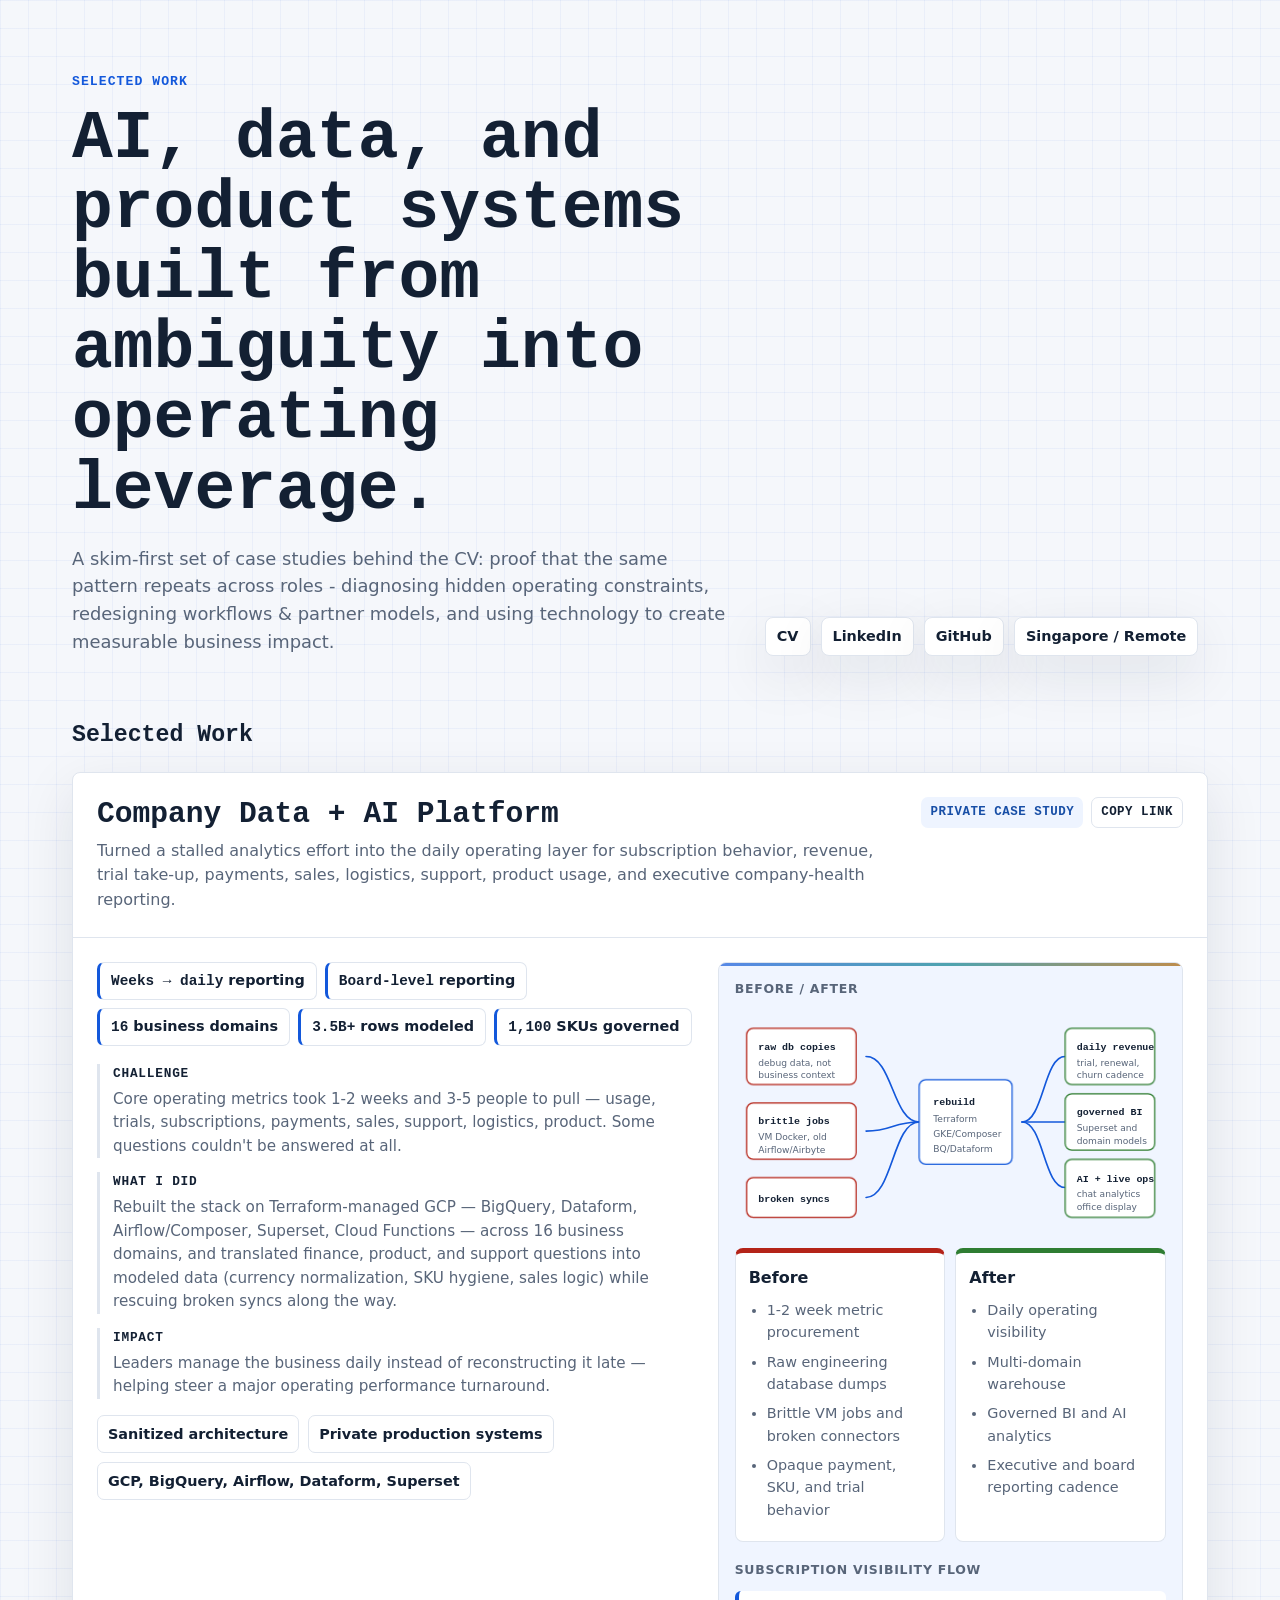
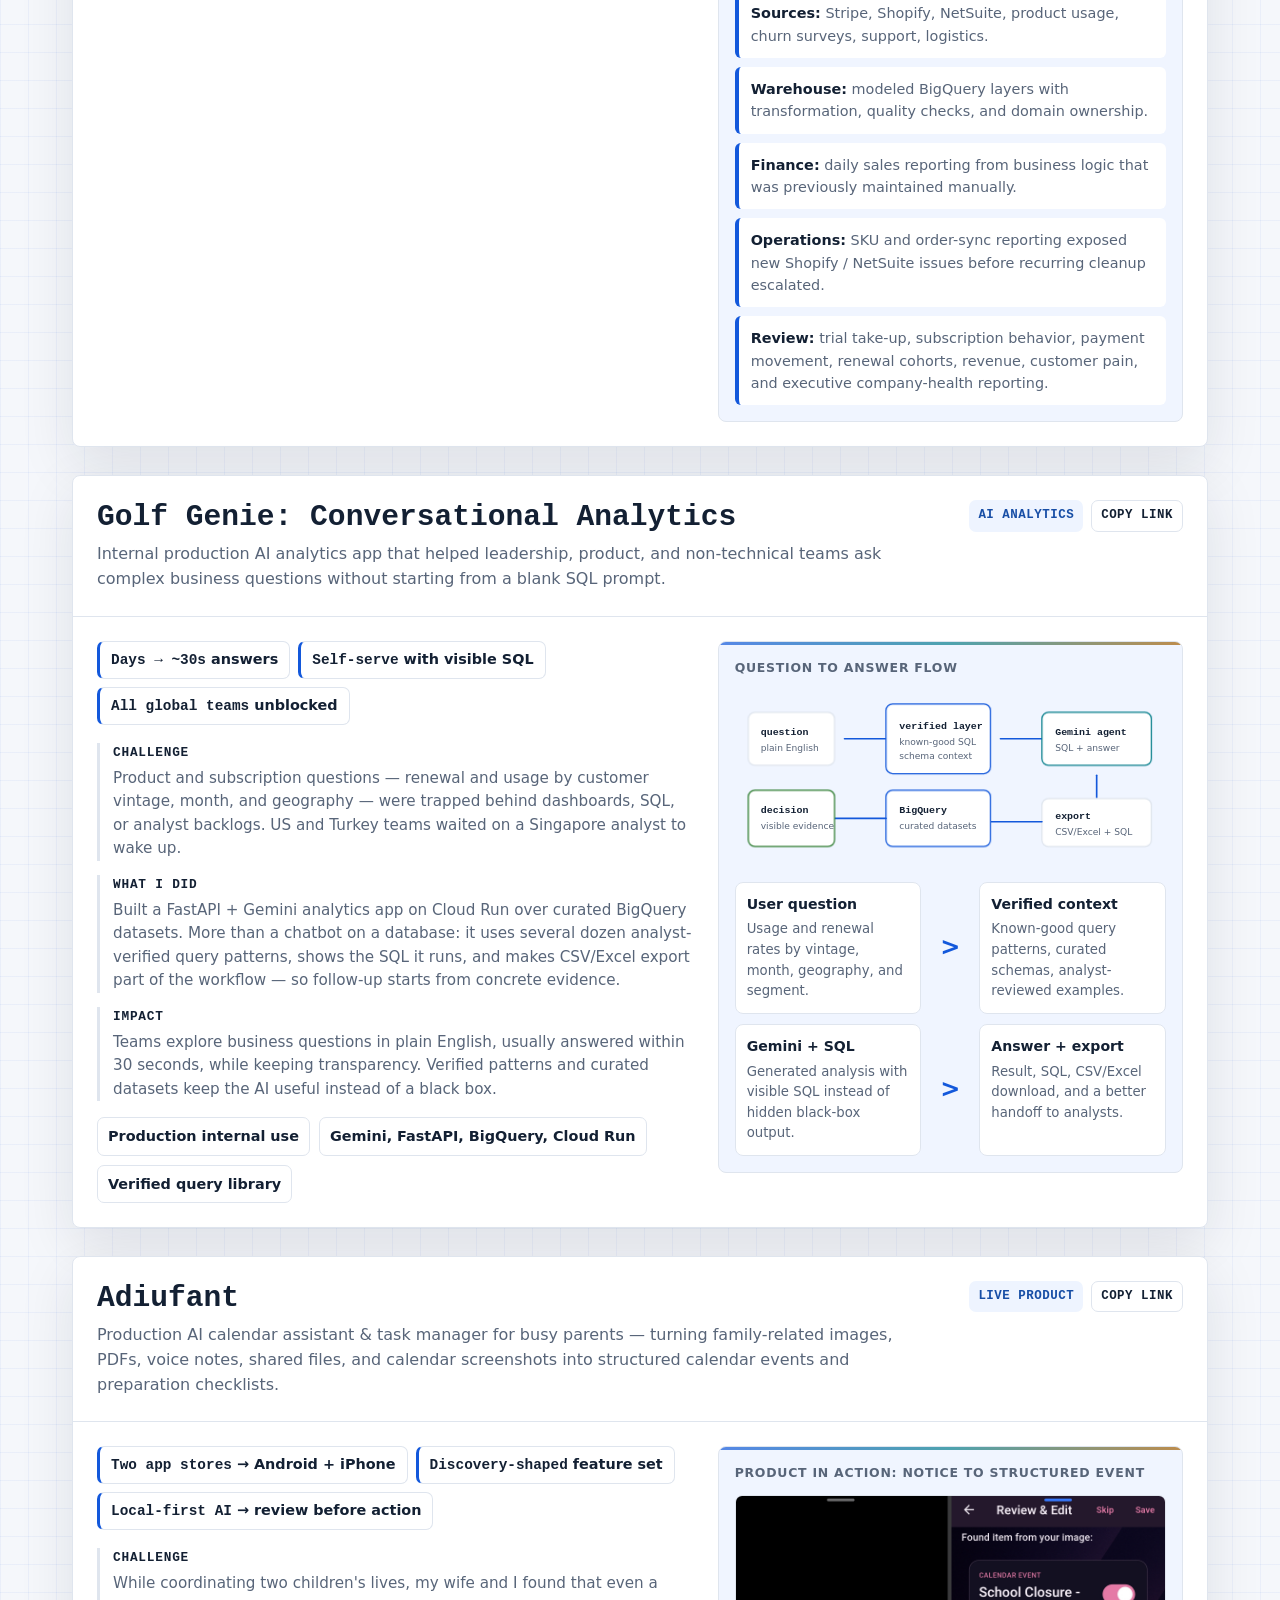
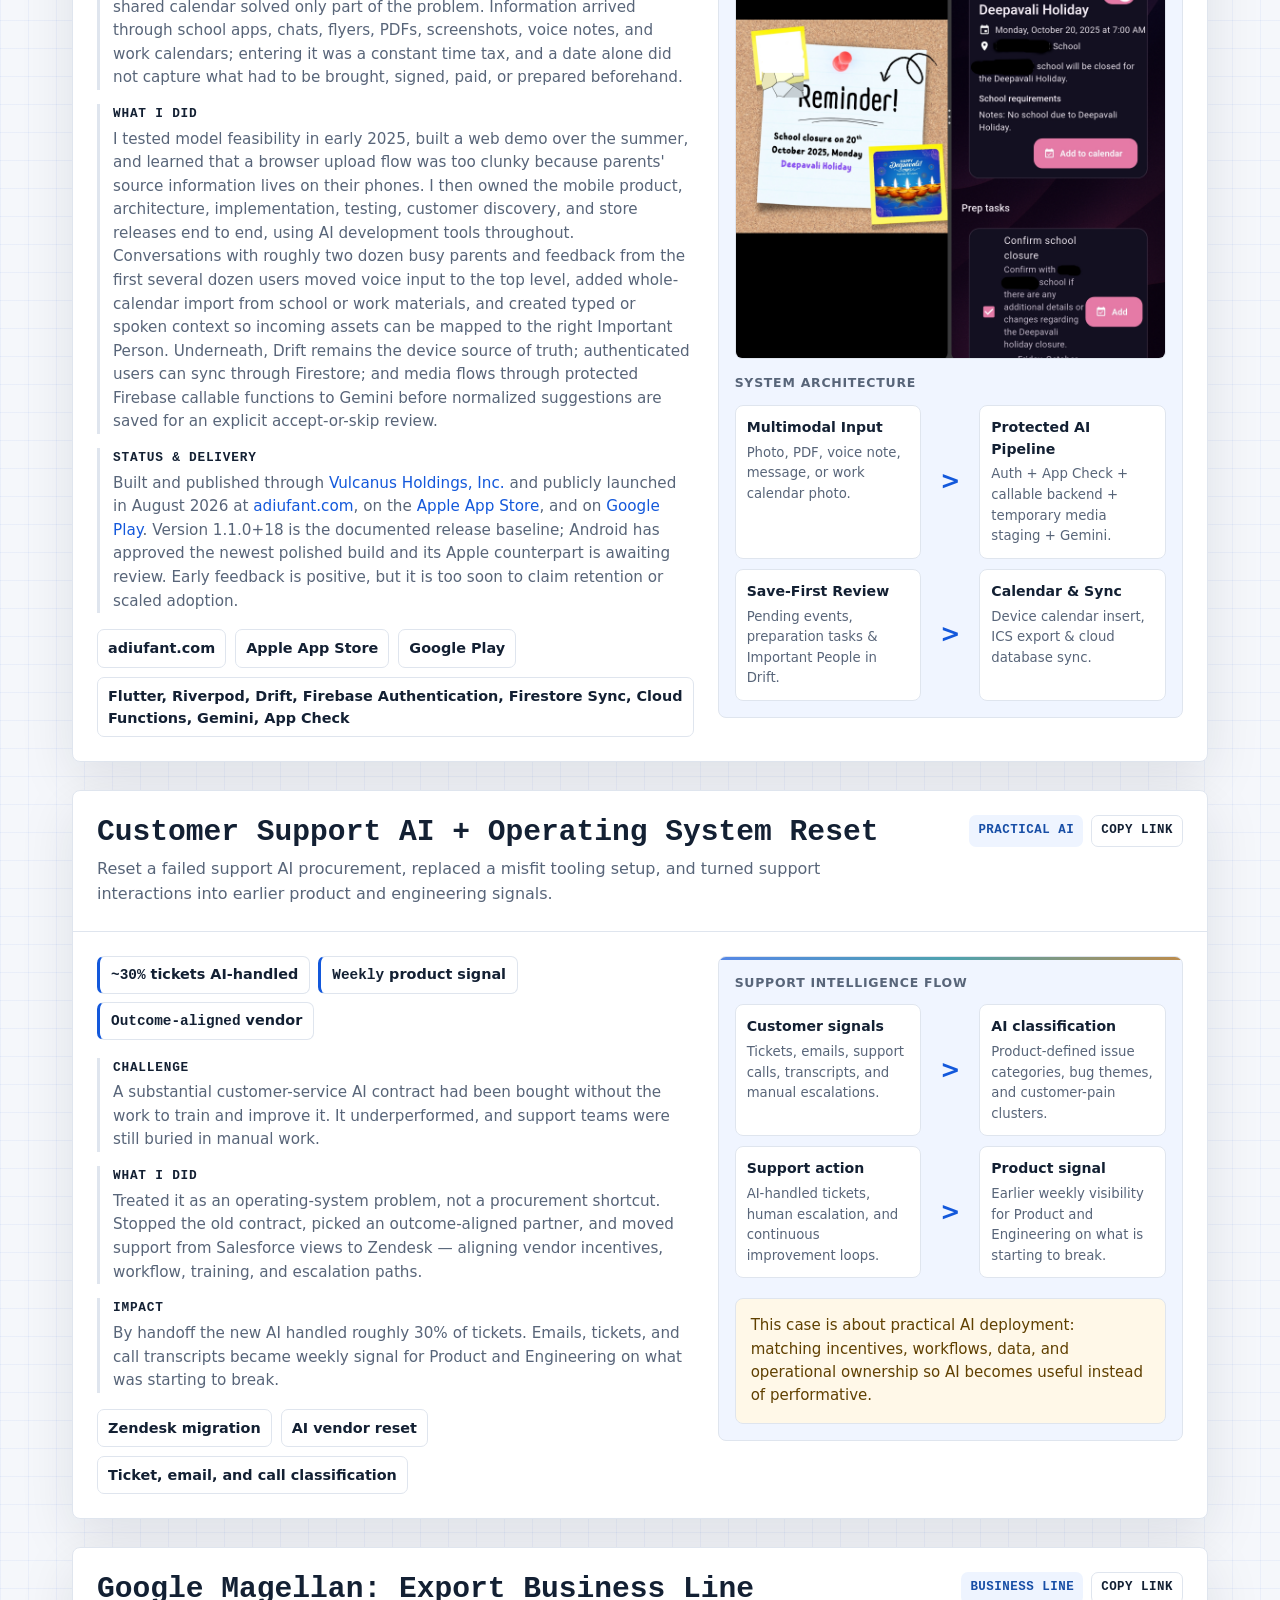
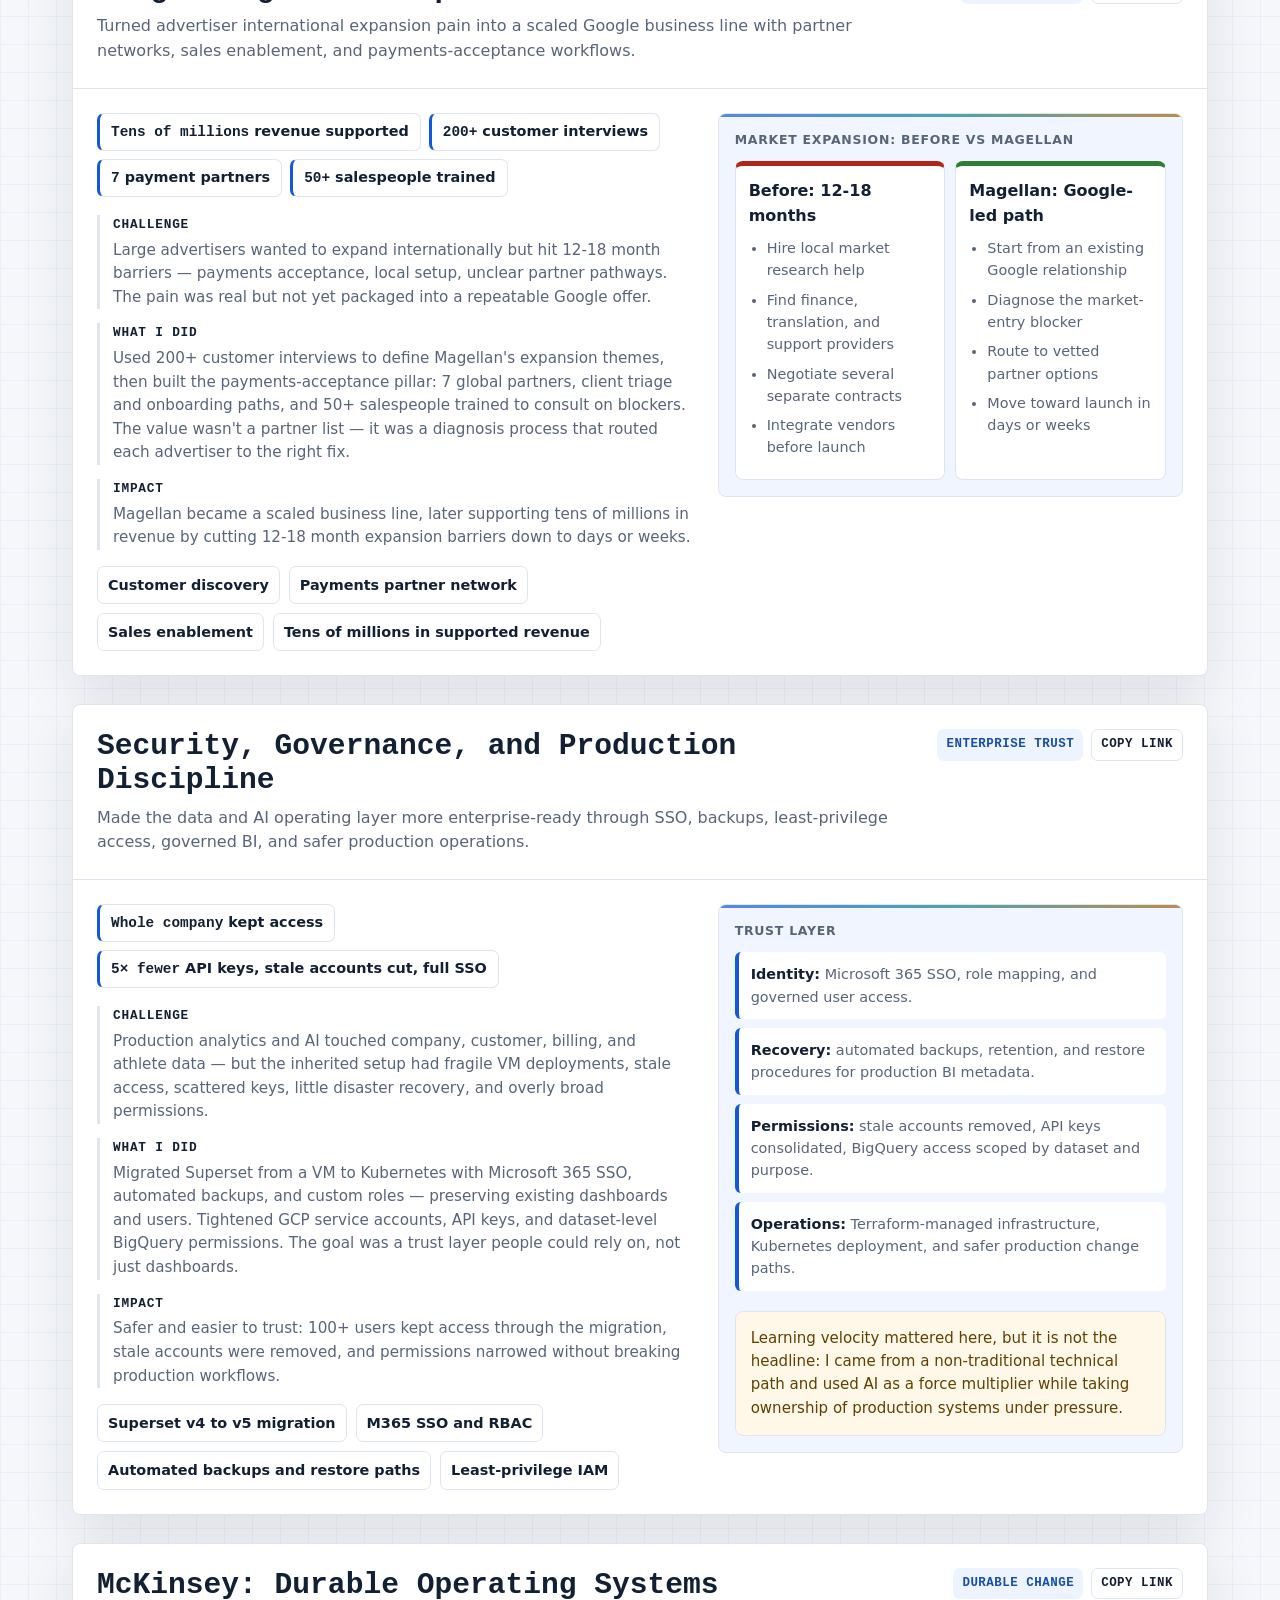
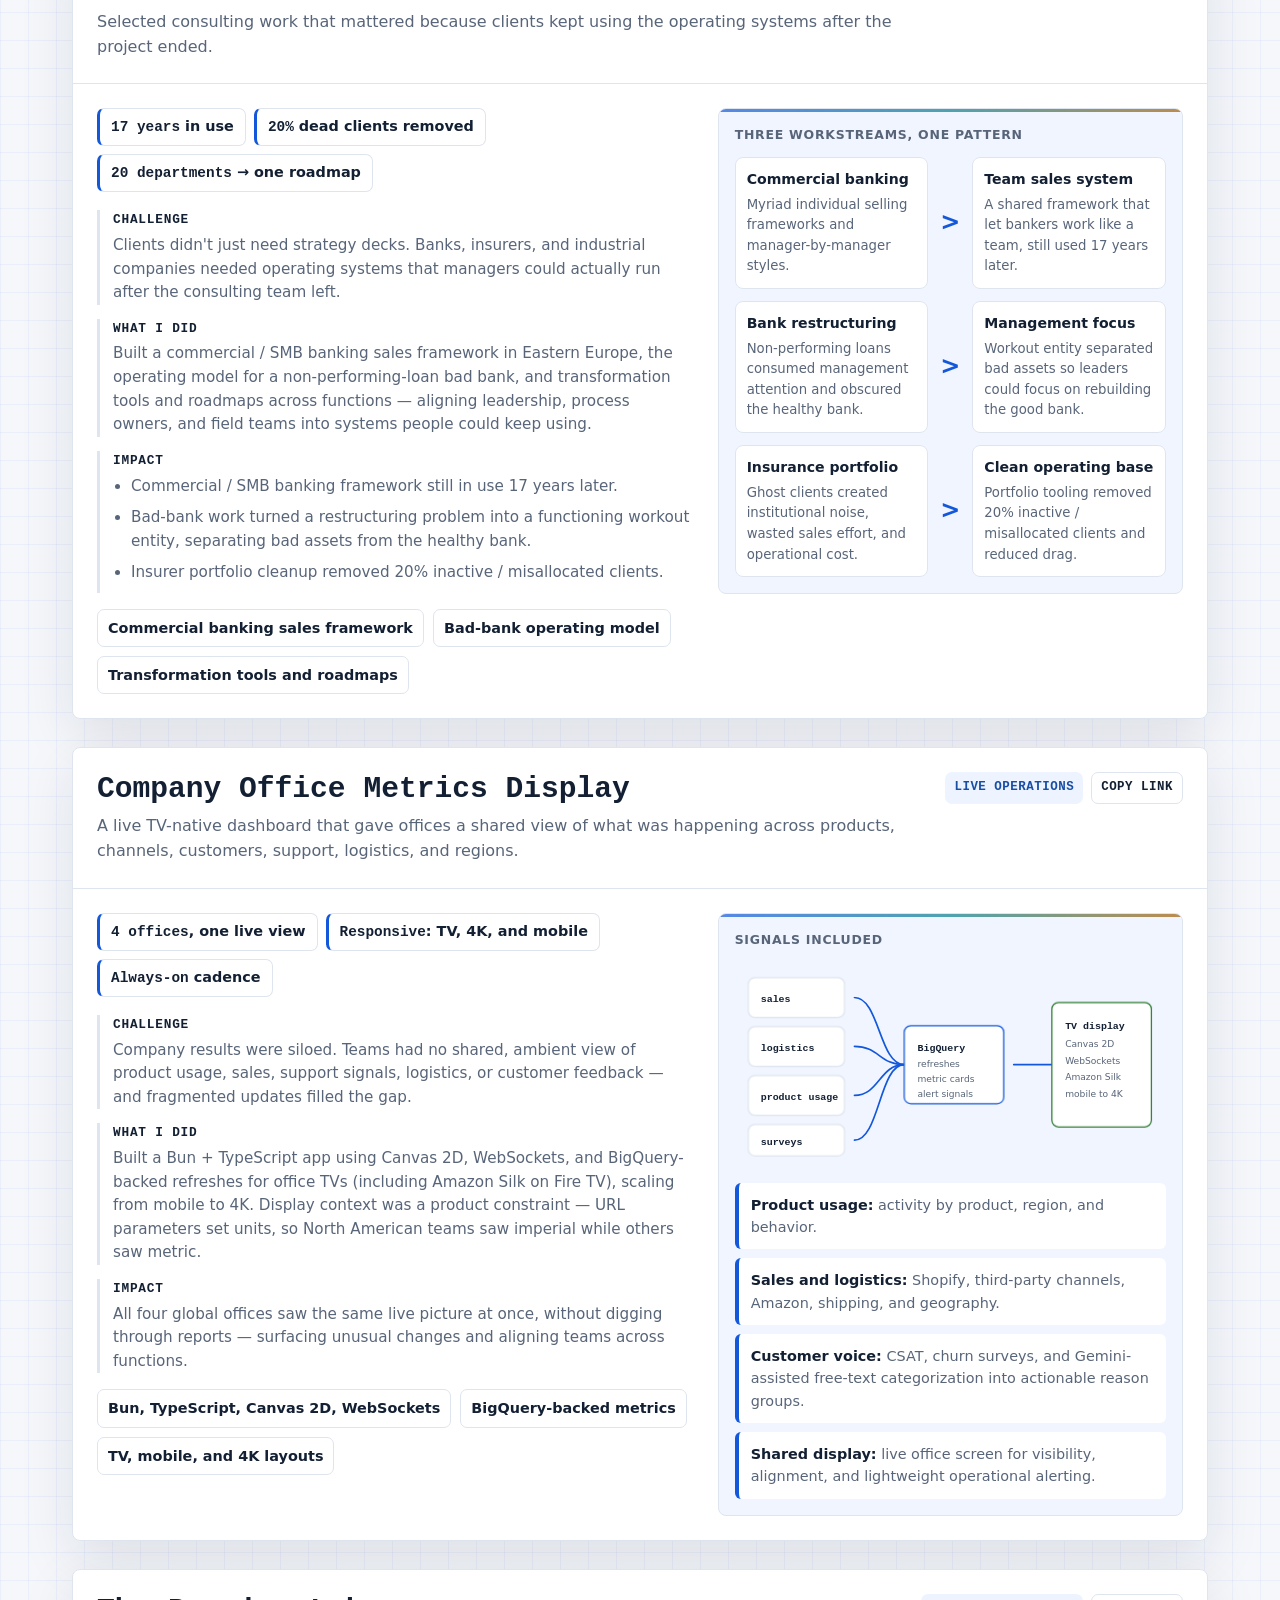
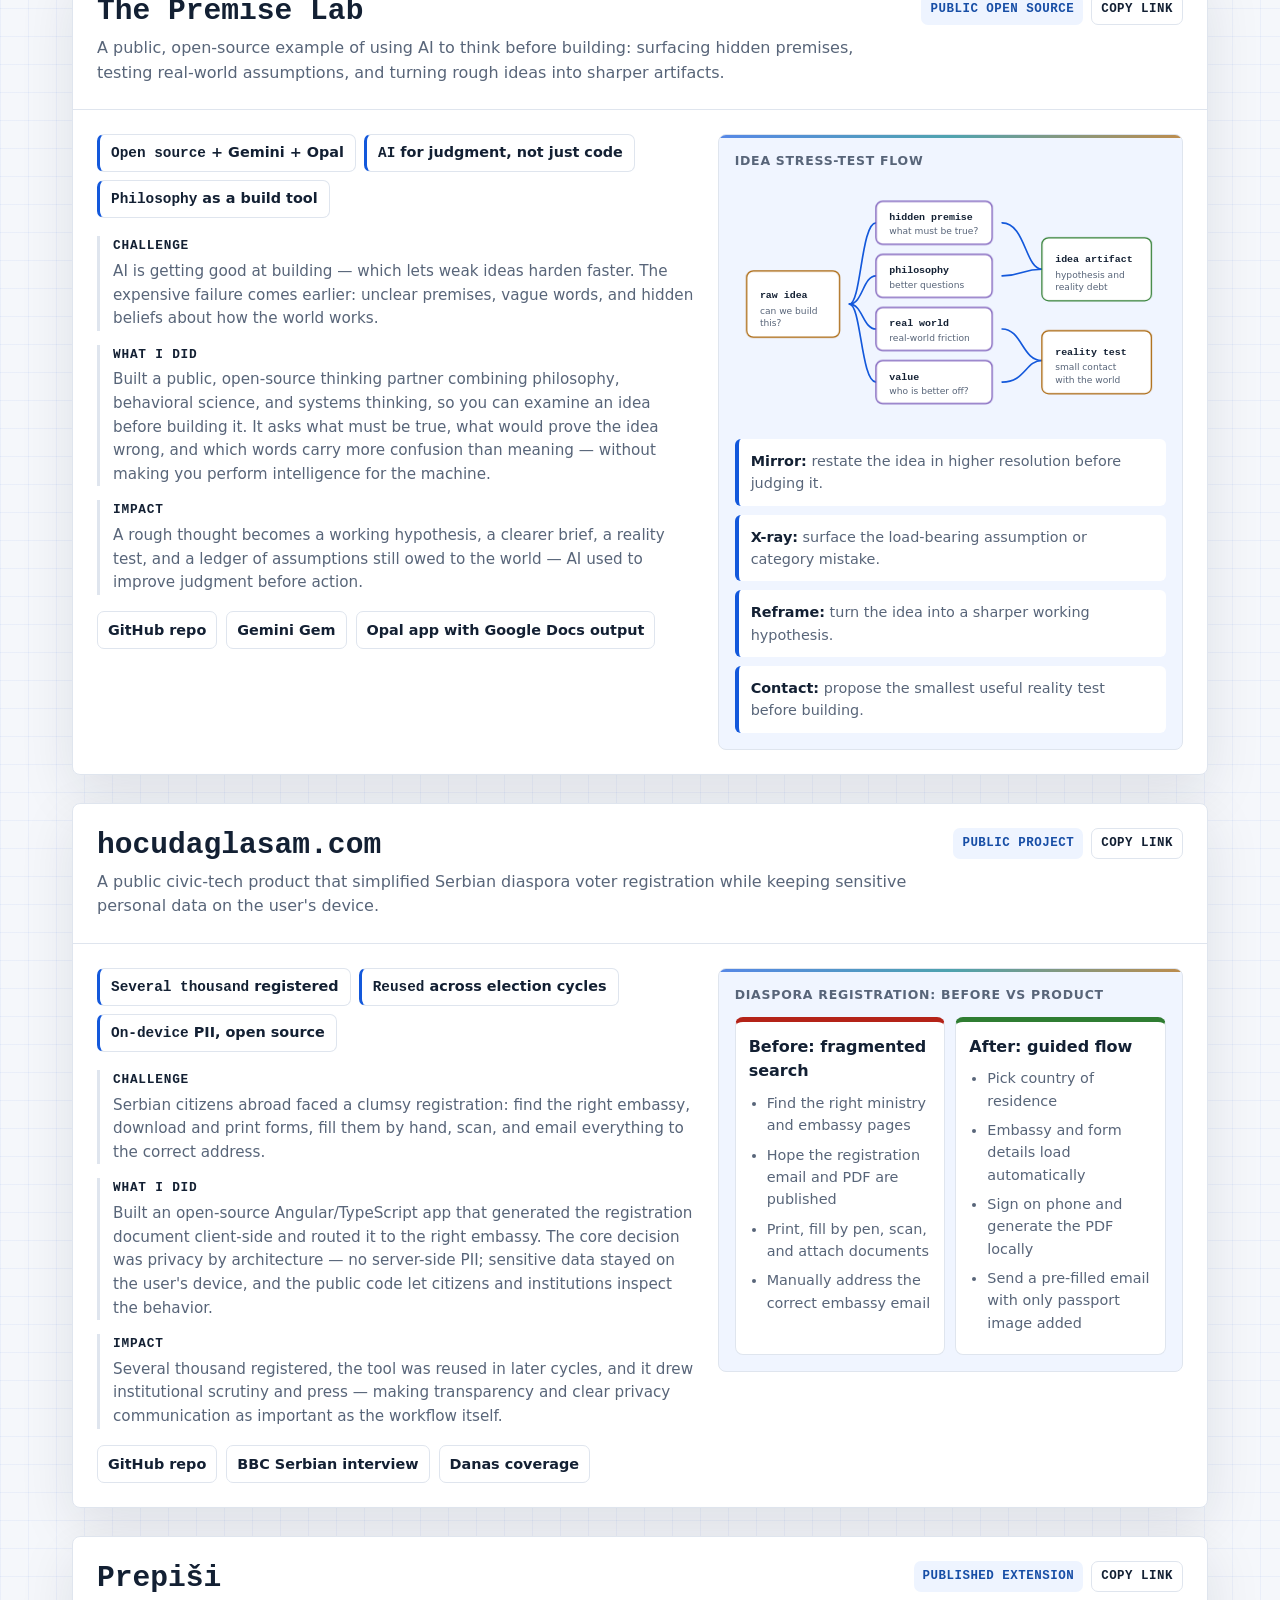
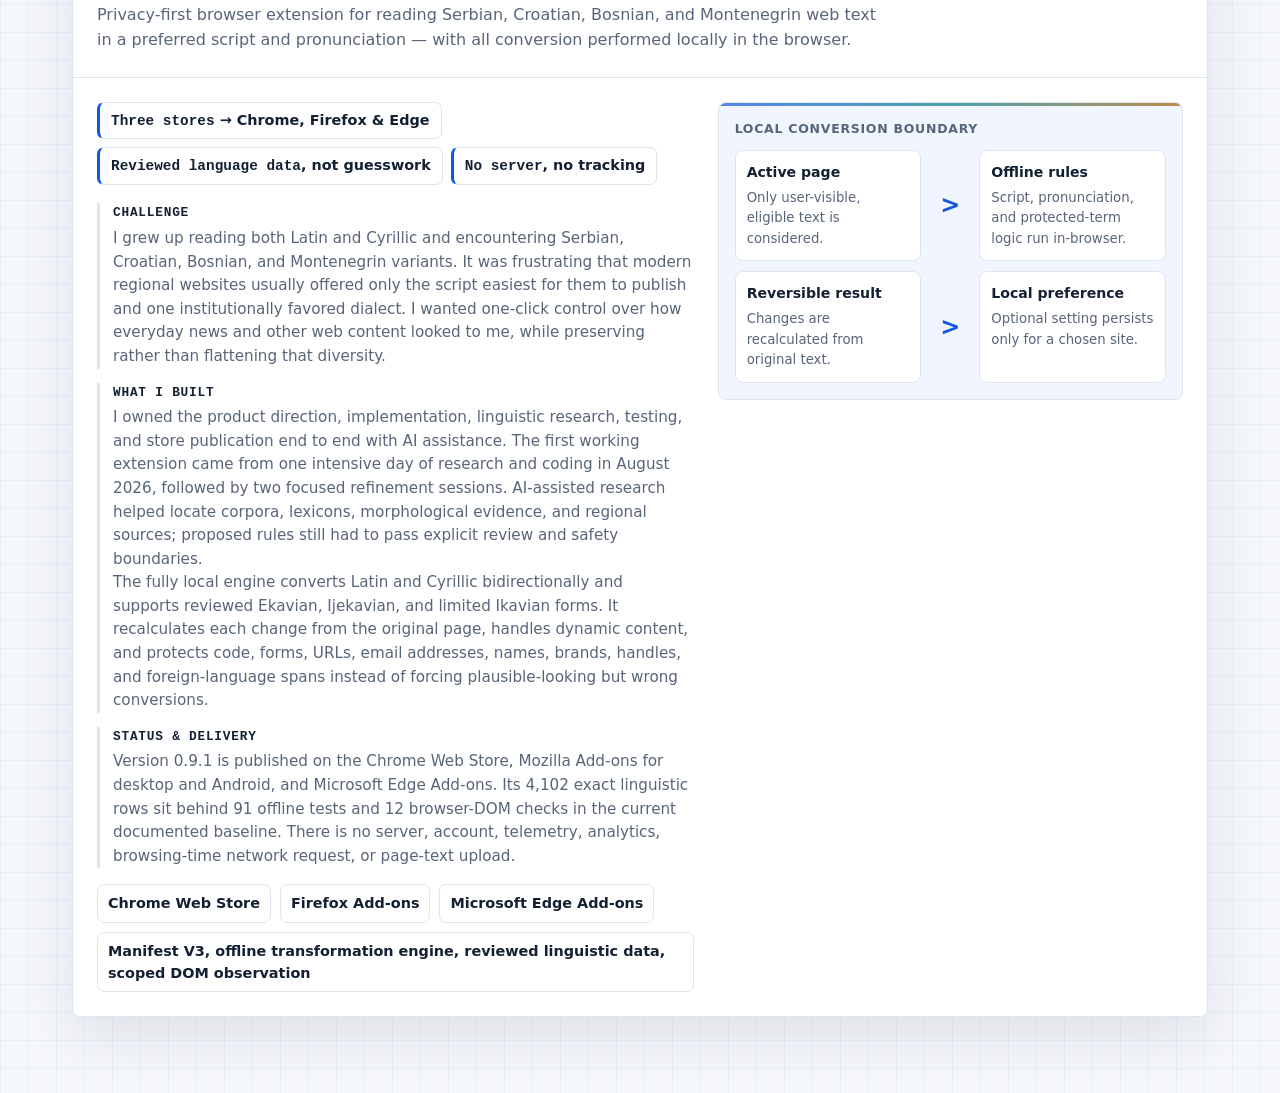
==== artifacts.html @ 535f1f82 "Restore public pages from career-management source Keep main as a verbatim mirror of public_cv_websi" ====
<!DOCTYPE html>
<html lang="en">
<head>
    <meta charset="UTF-8">
    <meta name="viewport" content="width=device-width, initial-scale=1.0">
    <title>Nemanja Grujičić - Selected Work</title>
    <meta name="description" content="Selected work and case studies for Nemanja Grujičić, covering private data and AI platform work, conversational analytics, live operating metrics, civic technology, a production AI family organizer, and a privacy-first language-conversion extension.">
    <meta name="keywords" content="AI case studies, data platform case study, conversational analytics, Gemini analytics, BigQuery, GCP, Airflow, Dataform, Superset, Cloud Run, civic technology, privacy by architecture, AI family organizer, local-first mobile app, browser extension, Latin Cyrillic conversion, Ekavian Ijekavian conversion, linguistic data, product operations, technical product leadership">
    <meta property="og:title" content="Nemanja Grujičić - Selected Work">
    <meta property="og:description" content="Selected public projects and sanitized private-platform case studies behind the CV.">
    <meta property="og:type" content="website">
    <meta property="og:url" content="https://vokativ.github.io/nemanja-selected-work/artifacts.html">
    <link rel="canonical" href="https://vokativ.github.io/nemanja-selected-work/artifacts.html">
    <script type="application/ld+json">
    {
        "@context": "https://schema.org",
        "@type": "CollectionPage",
        "name": "Nemanja Grujičić - Selected Work",
        "url": "https://vokativ.github.io/nemanja-selected-work/artifacts.html",
        "description": "Selected public projects and sanitized private-platform case studies covering enterprise data platforms, AI analytics, live operating metrics, open-source agent methods, civic technology, and AI product building.",
        "creator": {
            "@type": "Person",
            "name": "Nemanja Grujičić",
            "url": "https://vokativ.github.io/nemanja-selected-work/",
            "sameAs": [
                "https://www.linkedin.com/in/grujicicnemanja/",
                "https://github.com/vokativ/"
            ],
            "knowsAbout": [
                "Enterprise AI deployment",
                "Data platforms",
                "Conversational analytics",
                "Business intelligence",
                "Google Cloud Platform",
                "BigQuery",
                "Airflow",
                "Dataform",
                "Apache Superset",
                "Gemini API",
                "Cloud Run",
                "Product operations",
                "Workflow automation",
                "AI agent skills",
                "Idea validation",
                "Open-source documentation"
            ]
        },
        "hasPart": [
            {
                "@type": "CreativeWork",
                "name": "Company Data + AI Platform",
                "description": "Sanitized private-platform case study about turning previously opaque business metrics into daily operating visibility across subscriptions, payments, sales, support, logistics, and product usage.",
                "keywords": "data platform, AI platform, enterprise analytics, subscription analytics, operating metrics, GCP, BigQuery, Airflow, Dataform, Superset, Cloud Functions"
            },
            {
                "@type": "SoftwareApplication",
                "name": "Golf Genie",
                "applicationCategory": "BusinessApplication",
                "description": "Internal conversational analytics application using Gemini, verified query patterns, BigQuery, visible SQL, and CSV/Excel export to help non-technical users explore business questions."
            },
            {
                "@type": "SoftwareApplication",
                "name": "Adiufant",
                "url": "https://adiufant.com",
                "applicationCategory": "ProductivityApplication",
                "description": "Production mobile app for iPhone and Android, live at adiufant.com; turns family-related PDFs, photos, voice notes, shared files, and calendar screenshots into structured events and preparation tasks.",
                "publisher": {
                    "@type": "Organization",
                    "name": "Vulcanus Holdings, Inc.",
                    "url": "https://vulcanusholdings.com"
                }
            },
            {
                "@type": "CreativeWork",
                "name": "Customer Support AI + Operating System Reset",
                "description": "Reset a failed support AI procurement, replaced a misfit tooling setup, and turned support interactions into earlier product and engineering signals."
            },
            {
                "@type": "CreativeWork",
                "name": "Google Magellan: Export Business Line",
                "description": "Turned advertiser international expansion pain into a scaled Google business line with partner networks, sales enablement, and payments-acceptance workflows."
            },
            {
                "@type": "CreativeWork",
                "name": "Security, Governance, and Production Discipline",
                "description": "Made the data and AI operating layer more enterprise-ready through SSO, backups, least-privilege access, governed BI, and safer production operations."
            },
            {
                "@type": "CreativeWork",
                "name": "McKinsey: Durable Operating Systems",
                "description": "Selected consulting work that mattered because clients kept using the operating systems after the project ended."
            },
            {
                "@type": "CreativeWork",
                "name": "Company Office Metrics Display",
                "description": "Live office metrics display using BigQuery-backed refreshes, Canvas 2D, WebSockets, and TV-compatible rendering for shared operating visibility."
            },
            {
                "@type": "SoftwareSourceCode",
                "name": "The Premise Lab",
                "codeRepository": "https://github.com/vokativ/premise-lab",
                "programmingLanguage": ["Markdown", "Shell"],
                "description": "Open-source AI-agent method and skill package for stress-testing early ideas before they harden into code, with installer guides and tool-specific distributions."
            },
            {
                "@type": "SoftwareSourceCode",
                "name": "hocudaglasam.com",
                "codeRepository": "https://github.com/vokativ/glasanje",
                "programmingLanguage": ["TypeScript", "Angular"],
                "description": "Open-source Serbian diaspora voter-registration portal with client-side document generation and no server-side PII collection."
            },
            {
                "@type": "SoftwareApplication",
                "name": "Prepiši",
                "url": "https://chromewebstore.google.com/detail/prepi%C5%A1i/lgcbhfgbbjdhglmomlgkbeikcngjhikb",
                "applicationCategory": "UtilitiesApplication",
                "description": "Privacy-first, offline browser extension published for Chrome, Firefox, and Edge. It converts Serbian, Croatian, Bosnian, and Montenegrin web text between scripts and reviewed pronunciation variants without uploading page text."
            }
        ],
        "mainEntityOfPage": {
            "@type": "WebPage",
            "url": "https://vokativ.github.io/nemanja-selected-work/artifacts.html"
        }
    }
    </script>
    <style>
        :root {
            color-scheme: light dark;
            --ink: #132033;
            --muted: #586579;
            --soft: #f5f7fb;
            --panel: #ffffff;
            --line: #dfe5ee;
            --blue: #1358db;
            --teal: #087f8c;
            --green: #2f7d32;
            --amber: #a65f00;
            --red: #b42318;
            --violet: #7251b5;
            --code: #f0f5ff;
            --diagram-panel: #ffffff;
            --shadow: 0 18px 55px rgba(19, 32, 51, 0.10);
        }

        * {
            box-sizing: border-box;
        }

        body {
            margin: 0;
            color: var(--ink);
            background:
                linear-gradient(90deg, rgba(19, 88, 219, 0.05) 1px, transparent 1px),
                linear-gradient(180deg, rgba(19, 88, 219, 0.05) 1px, transparent 1px),
                var(--soft);
            background-size: 28px 28px;
            font-family: "Aptos", "Inter", ui-sans-serif, system-ui, -apple-system, BlinkMacSystemFont, "Segoe UI", sans-serif;
            line-height: 1.55;
            overflow-x: hidden;
        }

        a {
            color: var(--blue);
            text-decoration: none;
        }

        a:hover {
            text-decoration: underline;
        }

        .page {
            max-width: 1180px;
            margin: 0 auto;
            padding: 34px 22px 64px;
        }

        .hero {
            display: grid;
            grid-template-columns: minmax(0, 1.2fr) minmax(280px, 0.8fr);
            gap: 28px;
            align-items: end;
            padding: 38px 0 34px;
        }

        .hero > div {
            min-width: 0;
        }

        .eyebrow {
            margin: 0 0 12px;
            color: var(--blue);
            font-size: 0.82rem;
            font-weight: 800;
            letter-spacing: 0.08em;
            text-transform: uppercase;
            font-family: "SF Mono", "Roboto Mono", "Cascadia Code", "Menlo", monospace;
        }

        h1 {
            margin: 0;
            max-width: 850px;
            font-size: 4.25rem;
            line-height: 1.03;
            letter-spacing: 0;
            font-family: "SF Mono", "Roboto Mono", "Cascadia Code", "Menlo", monospace;
            font-weight: 760;
            overflow-wrap: anywhere;
        }

        .lead {
            margin: 20px 0 0;
            max-width: 760px;
            color: var(--muted);
            font-size: 1.12rem;
        }

        .contact {
            display: flex;
            flex-wrap: wrap;
            gap: 10px;
            justify-content: flex-start;
        }

        .contact a,
        .contact span {
            display: inline-flex;
            align-items: center;
            min-height: 36px;
            padding: 7px 11px;
            border: 1px solid var(--line);
            border-radius: 8px;
            background: var(--panel);
            color: var(--ink);
            font-size: 0.9rem;
            font-weight: 650;
            box-shadow: var(--shadow);
        }

        .section-title {
            margin: 28px 0 14px;
            font-size: 1.45rem;
            font-family: "SF Mono", "Roboto Mono", "Cascadia Code", "Menlo", monospace;
        }

        .artifact {
            margin: 18px 0 28px;
            border: 1px solid var(--line);
            border-radius: 8px;
            background: var(--panel);
            box-shadow: var(--shadow);
            overflow: hidden;
            scroll-margin-top: 18px;
            transition: border-color 180ms ease, box-shadow 180ms ease, transform 180ms ease;
        }

        .artifact:hover,
        .artifact:focus-within {
            border-color: rgba(19, 88, 219, 0.38);
            transform: translateY(-1px);
        }

        .artifact:target {
            border-color: var(--blue);
            box-shadow: 0 20px 60px rgba(19, 88, 219, 0.18);
        }

        .artifact-header {
            display: grid;
            grid-template-columns: minmax(0, 1fr) auto;
            gap: 18px;
            align-items: start;
            padding: 24px;
            border-bottom: 1px solid var(--line);
        }

        .artifact-header > div {
            min-width: 0;
        }

        .artifact-actions {
            display: flex;
            flex-wrap: wrap;
            gap: 8px;
            justify-content: flex-end;
        }

        .artifact h2 {
            margin: 0 0 8px;
            font-size: 1.85rem;
            line-height: 1.15;
            font-family: "SF Mono", "Roboto Mono", "Cascadia Code", "Menlo", monospace;
            overflow-wrap: anywhere;
        }

        .artifact-summary {
            margin: 0;
            max-width: 820px;
            color: var(--muted);
            font-size: 1rem;
        }

        .tag {
            display: inline-flex;
            align-items: center;
            white-space: nowrap;
            min-height: 30px;
            padding: 5px 9px;
            border-radius: 7px;
            background: #eef4ff;
            color: #174ea6;
            font-size: 0.78rem;
            font-weight: 800;
            letter-spacing: 0.04em;
            text-transform: uppercase;
            font-family: "SF Mono", "Roboto Mono", "Cascadia Code", "Menlo", monospace;
        }

        .copy-link {
            display: inline-flex;
            align-items: center;
            white-space: nowrap;
            min-height: 30px;
            padding: 5px 9px;
            border: 1px solid var(--line);
            border-radius: 7px;
            background: var(--panel);
            color: var(--ink);
            font-size: 0.78rem;
            font-weight: 800;
            letter-spacing: 0.04em;
            text-transform: uppercase;
            font-family: "SF Mono", "Roboto Mono", "Cascadia Code", "Menlo", monospace;
        }

        .copy-link:hover {
            border-color: var(--blue);
            text-decoration: none;
        }

        /*
         * Layout model:
         * - Desktop (> 900px): two columns, everything shown, no toggle.
         * - Mobile (<= 900px): single column. By default only the essentials show
         *   (chips, Challenge, Impact, the primary diagram). Anything tagged
         *   .block-extra / .visual-extra is hidden until the card gets .is-open
         *   via the "Show full case" toggle.
         */
        .artifact-body {
            display: grid;
            grid-template-columns: minmax(0, 1fr) minmax(300px, 0.78fr);
            column-gap: 24px;
            align-items: start;
            padding: 24px;
        }

        .col-main {
            grid-column: 1;
            grid-row: 1;
            min-width: 0;
        }

        .artifact-body > .visual {
            grid-column: 2;
            grid-row: 1;
            min-width: 0;
        }

        .case-toggle {
            display: none;
        }

        .impact-chips {
            display: flex;
            flex-wrap: wrap;
            gap: 8px;
        }

        .chip {
            display: inline-block;
            padding: 7px 11px;
            border: 1px solid var(--line);
            border-left: 3px solid var(--blue);
            border-radius: 7px;
            background: var(--diagram-panel);
            color: var(--ink);
            font-size: 0.9rem;
            font-weight: 600;
            line-height: 1.45;
        }

        .chip b {
            color: var(--ink);
            font-weight: 800;
            font-family: "SF Mono", "Roboto Mono", "Cascadia Code", "Menlo", monospace;
        }

        .prose {
            display: grid;
            gap: 14px;
            margin-top: 18px;
        }

        .detail-block {
            padding-left: 13px;
            border-left: 3px solid var(--line);
        }

        .detail-block strong {
            display: block;
            margin-bottom: 4px;
            color: var(--ink);
            font-size: 0.8rem;
            letter-spacing: 0.06em;
            text-transform: uppercase;
            font-family: "SF Mono", "Roboto Mono", "Cascadia Code", "Menlo", monospace;
        }

        .detail-block p {
            margin: 0;
            color: var(--muted);
            font-size: 0.95rem;
        }

        .case-toggle {
            align-items: center;
            justify-content: center;
            gap: 8px;
            width: 100%;
            min-height: 44px;
            margin-top: 4px;
            border: 1px solid var(--line);
            border-radius: 8px;
            background: var(--diagram-panel);
            color: var(--blue);
            font-size: 0.92rem;
            font-weight: 750;
            font-family: "SF Mono", "Roboto Mono", "Cascadia Code", "Menlo", monospace;
            cursor: pointer;
        }

        .case-toggle::after {
            content: "\25BE";
            display: inline-block;
            transition: transform 160ms ease;
        }

        .artifact.is-open .case-toggle::after {
            transform: rotate(180deg);
        }

        .proof-links {
            display: flex;
            flex-wrap: wrap;
            gap: 9px;
            margin-top: 16px;
        }

        .proof-links a,
        .proof-links span {
            display: inline-flex;
            align-items: center;
            min-height: 34px;
            padding: 7px 10px;
            border: 1px solid var(--line);
            border-radius: 7px;
            background: var(--diagram-panel);
            color: var(--ink);
            font-size: 0.9rem;
            font-weight: 650;
            transition: border-color 180ms ease, transform 180ms ease;
        }

        .proof-links a:hover,
        .proof-links a:focus-visible {
            border-color: var(--blue);
            text-decoration: none;
            transform: translateY(-1px);
        }

        .visual {
            position: relative;
            padding: 16px;
            border: 1px solid var(--line);
            border-radius: 8px;
            background: var(--code);
            overflow: hidden;
        }

        .visual::before {
            content: "";
            position: absolute;
            inset: 0 0 auto;
            height: 3px;
            background: linear-gradient(90deg, var(--blue), var(--teal), var(--amber));
            opacity: 0.7;
        }

        .visual-title {
            margin: 0 0 12px;
            color: var(--muted);
            font-size: 0.78rem;
            font-weight: 800;
            letter-spacing: 0.06em;
            text-transform: uppercase;
        }
        .visual-img {
            width: 100%;
            height: auto;
            display: block;
            border-radius: 7px;
            border: 1px solid var(--line);
            margin-bottom: 14px;
        }

        .flow {
            display: grid;
            gap: 10px;
        }

        .flow-row {
            display: grid;
            grid-template-columns: minmax(0, 1fr) 42px minmax(0, 1fr);
            gap: 8px;
            align-items: stretch;
        }

        .flow-card {
            min-height: 74px;
            padding: 11px;
            border: 1px solid var(--line);
            border-radius: 8px;
            background: var(--diagram-panel);
            transition: border-color 180ms ease, transform 180ms ease;
        }

        .flow-card:hover {
            border-color: var(--blue);
            transform: translateY(-1px);
        }

        .flow-card b {
            display: block;
            margin-bottom: 4px;
            color: var(--ink);
            font-size: 0.88rem;
        }

        .flow-card span {
            display: block;
            color: var(--muted);
            font-size: 0.83rem;
        }

        .flow-arrow {
            display: flex;
            align-items: center;
            justify-content: center;
            color: var(--blue);
            font-size: 1.5rem;
            font-weight: 800;
        }

        .pipeline {
            display: grid;
            gap: 9px;
        }

        .pipeline-step {
            padding: 11px 12px;
            border-left: 4px solid var(--blue);
            border-radius: 6px;
            background: var(--diagram-panel);
            color: var(--muted);
            font-size: 0.9rem;
        }

        .pipeline-step strong {
            color: var(--ink);
        }

        .before-after {
            display: grid;
            grid-template-columns: 1fr 1fr;
            gap: 10px;
        }

        .state {
            padding: 13px;
            border: 1px solid var(--line);
            border-radius: 8px;
            background: var(--diagram-panel);
        }

        .state.before {
            border-top: 5px solid var(--red);
        }

        .state.after {
            border-top: 5px solid var(--green);
        }

        .state h3 {
            margin: 0 0 8px;
            font-size: 1rem;
        }

        .state ul {
            margin: 0;
            padding-left: 18px;
            color: var(--muted);
            font-size: 0.9rem;
        }

        .state li {
            margin-bottom: 7px;
        }

        .impact-list {
            margin: 0;
            padding-left: 18px;
            color: var(--muted);
            font-size: 0.95rem;
        }

        .impact-list li {
            margin-bottom: 8px;
        }

        .consulting-flows {
            display: grid;
            gap: 12px;
        }

        .consulting-flow {
            display: grid;
            grid-template-columns: minmax(0, 1fr) 28px minmax(0, 1fr);
            gap: 8px;
            align-items: stretch;
        }

        .metrics {
            display: grid;
            grid-template-columns: repeat(3, 1fr);
            gap: 10px;
            margin: 18px 0 0;
        }

        .metric {
            min-height: 94px;
            padding: 13px;
            border: 1px solid var(--line);
            border-radius: 8px;
            background: var(--diagram-panel);
        }

        .metric b {
            display: block;
            color: var(--ink);
            font-size: 1.15rem;
        }

        .metric span {
            display: block;
            margin-top: 4px;
            color: var(--muted);
            font-size: 0.82rem;
        }

        .note {
            margin: 20px 0 0;
            padding: 15px;
            border: 1px solid var(--line);
            border-radius: 8px;
            background: #fff8e8;
            color: #604000;
            font-size: 0.94rem;
        }

        .diagram {
            display: block;
            width: 100%;
            height: auto;
            margin-bottom: 14px;
            overflow: visible;
        }

        .diagram-card {
            fill: var(--diagram-panel);
            stroke: var(--line);
            stroke-width: 1.5;
        }

        .diagram-card.hot {
            stroke: var(--red);
        }

        .diagram-card.good {
            stroke: var(--green);
        }

        .diagram-card.ai {
            stroke: var(--teal);
        }

        .diagram-card.core {
            stroke: var(--blue);
        }

        .diagram-card.idea,
        .diagram-card.test {
            stroke: var(--amber);
        }

        .diagram-card.lens {
            stroke: var(--violet);
        }

        .diagram-line {
            fill: none;
            stroke: var(--blue);
            stroke-width: 2;
            stroke-linecap: round;
            stroke-linejoin: round;
        }

        .diagram-text {
            fill: var(--ink);
            font-family: "SF Mono", "Roboto Mono", "Cascadia Code", "Menlo", monospace;
            font-size: 12px;
            font-weight: 700;
        }

        .diagram-subtext {
            fill: var(--muted);
            font-family: "Aptos", "Inter", ui-sans-serif, system-ui, sans-serif;
            font-size: 11px;
        }

        body.motion-ready .artifact {
            transform: translateY(14px);
        }

        body.motion-ready .artifact.is-visible {
            transform: translateY(0);
            transition: transform 520ms ease, border-color 180ms ease, box-shadow 180ms ease;
        }

        body.motion-ready .diagram-line {
            stroke-dasharray: var(--path-length, 1);
            stroke-dashoffset: var(--path-length, 1);
            transition: stroke-dashoffset 900ms ease;
        }

        body.motion-ready .artifact.is-visible .diagram-line {
            stroke-dashoffset: 0;
        }

        body.motion-ready .artifact.is-visible .visual .diagram-card,
        body.motion-ready .artifact.is-visible .visual .flow-card,
        body.motion-ready .artifact.is-visible .visual .state,
        body.motion-ready .artifact.is-visible .visual .pipeline-step {
            animation: visual-rise 520ms ease both;
        }

        @keyframes visual-rise {
            from {
                opacity: 0.65;
                transform: translateY(8px);
            }

            to {
                opacity: 1;
                transform: translateY(0);
            }
        }

        @keyframes reveal-extra {
            from {
                opacity: 0;
                transform: translateY(-6px);
            }

            to {
                opacity: 1;
                transform: translateY(0);
            }
        }

        @keyframes collapse-extra {
            from {
                opacity: 1;
                transform: translateY(0);
            }

            to {
                opacity: 0;
                transform: translateY(-6px);
            }
        }

        @media (max-width: 900px) {
            .hero,
            .artifact-header {
                grid-template-columns: 1fr;
            }

            h1 {
                font-size: 3rem;
            }

            .artifact-body {
                display: flex;
                flex-direction: column;
                gap: 16px;
            }

            .col-main {
                order: 1;
                display: flex;
                flex-direction: column;
                gap: 16px;
            }

            .artifact-body > .visual {
                order: 2;
            }

            .case-toggle {
                order: 3;
                display: flex;
            }

            /* Mobile compact default: hide the "extra" until the card is opened. */
            .artifact:not(.is-open) .block-extra,
            .artifact:not(.is-open) .visual-extra {
                display: none;
            }

            /* Collapsed mobile card shows <= 3 chips; the rest reveal when that card opens. */
            .artifact:not(.is-open) .chip-extra {
                display: none;
            }

            /* Smooth the reveal as the extras switch from display:none to shown. */
            .artifact.is-open .block-extra,
            .artifact.is-open .visual-extra,
            .artifact.is-open .chip-extra {
                animation: reveal-extra 280ms ease both;
            }

            /* While collapsing, the card keeps .is-open (so extras stay rendered) and
               plays the exit animation; JS drops both classes when it finishes. */
            .artifact.is-closing .block-extra,
            .artifact.is-closing .visual-extra,
            .artifact.is-closing .chip-extra {
                animation: collapse-extra 240ms ease both;
            }

            .case-toggle {
                transition: background-color 160ms ease;
            }

            .prose {
                margin-top: 0;
            }

            .artifact-actions {
                justify-content: flex-start;
            }

            .before-after {
                grid-template-columns: 1fr;
            }

            .flow-row,
            .consulting-flow {
                grid-template-columns: 1fr;
            }

            .flow-arrow {
                min-height: 16px;
                transform: rotate(90deg);
            }
        }

        @media (max-width: 560px) {
            .page {
                padding: 24px 14px 48px;
            }

            h1 {
                font-size: 2rem;
                line-height: 1.12;
                word-break: break-word;
            }

            .lead {
                font-size: 1rem;
            }

            .artifact h2 {
                font-size: 1.35rem;
                word-break: break-word;
            }

            .artifact-summary,
            .detail-block p,
            .chip,
            .metric span,
            .flow-card span,
            .pipeline-step,
            .state li {
                overflow-wrap: anywhere;
            }

            .contact {
                display: grid;
                grid-template-columns: repeat(2, minmax(0, 1fr));
            }

            .contact a,
            .contact span,
            .tag,
            .copy-link,
            .proof-links a,
            .proof-links span {
                white-space: normal;
            }

            .contact a,
            .contact span {
                justify-content: center;
                text-align: center;
            }

            .artifact-header,
            .artifact-body {
                padding: 18px;
            }

            .diagram {
                overflow: hidden;
            }

            .hero {
                padding: 26px 0 24px;
            }

            .artifact {
                margin: 14px 0 22px;
            }

            .visual,
            .state,
            .flow-card,
            .pipeline-step {
                padding: 12px;
            }
        }

        @media (prefers-reduced-motion: reduce) {
            *,
            *::before,
            *::after {
                animation-duration: 0.01ms !important;
                animation-iteration-count: 1 !important;
                transition-duration: 0.01ms !important;
            }

            body.motion-ready .artifact {
                transform: none;
            }

            body.motion-ready .diagram-line {
                stroke-dashoffset: 0;
            }
        }

        @media (prefers-color-scheme: dark) {
            :root {
                --ink: #e6edf7;
                --muted: #a9b6c9;
                --soft: #0d1117;
                --panel: #131a24;
                --line: #2b3545;
                --blue: #7aa7ff;
                --teal: #47c9d8;
                --green: #7fd37f;
                --amber: #ffbd66;
                --red: #ff8a7a;
                --violet: #c9a7ff;
                --code: #182232;
                --diagram-panel: #111821;
                --shadow: 0 18px 55px rgba(0, 0, 0, 0.38);
            }

            body {
                background:
                    linear-gradient(90deg, rgba(122, 167, 255, 0.08) 1px, transparent 1px),
                    linear-gradient(180deg, rgba(122, 167, 255, 0.08) 1px, transparent 1px),
                    var(--soft);
                background-size: 28px 28px;
            }

            .tag {
                background: #182a45;
                color: var(--blue);
            }

            .note {
                background: #241c10;
                color: #f7d89b;
            }
        }
    </style>
</head>
<body>
    <main class="page">
        <section class="hero">
            <div>
                <p class="eyebrow">Selected work</p>
                <h1>AI, data, and product systems built from ambiguity into operating leverage.</h1>
                <p class="lead">A skim-first set of case studies behind the CV: proof that the same pattern repeats across roles - diagnosing hidden operating constraints, redesigning workflows &amp; partner models, and using technology to create measurable business impact.</p>
            </div>
            <nav class="contact" aria-label="Profile links">
                <a href="index.html">CV</a>
                <a href="https://www.linkedin.com/in/grujicicnemanja/">LinkedIn</a>
                <a href="https://github.com/vokativ/">GitHub</a>
                <span>Singapore / Remote</span>
            </nav>
        </section>

        <h2 class="section-title">Selected Work</h2>

        <article class="artifact" id="company-platform">
            <header class="artifact-header">
                <div>
                    <h2>Company Data + AI Platform</h2>
                    <p class="artifact-summary">Turned a stalled analytics effort into the daily operating layer for subscription behavior, revenue, trial take-up, payments, sales, logistics, support, product usage, and executive company-health reporting.</p>
                </div>
                <div class="artifact-actions">
                    <span class="tag">Private case study</span>
                    <a class="copy-link" href="#company-platform" data-copy-link aria-label="Copy link to Company Data + AI Platform">Copy link</a>
                </div>
            </header>
            <div class="artifact-body">
                <div class="col-main">
                <div class="impact-chips" aria-label="Company platform impact highlights">
                    <span class="chip"><b>Weeks &rarr; daily</b> reporting</span>
                    <span class="chip"><b>Board-level</b> reporting</span>
                    <span class="chip"><b>16</b> business domains</span>
                    <span class="chip chip-extra"><b>3.5B+</b> rows modeled</span>
                    <span class="chip chip-extra"><b>1,100</b> SKUs governed</span>
                </div>
                <div class="prose">
                        <div class="detail-block">
                            <strong>Challenge</strong>
                            <p>Core operating metrics took 1-2 weeks and 3-5 people to pull &mdash; usage, trials, subscriptions, payments, sales, support, logistics, product. Some questions couldn't be answered at all.</p>
                        </div>
                        <div class="detail-block block-extra">
                            <strong>What I did</strong>
                            <p>Rebuilt the stack on Terraform-managed GCP &mdash; BigQuery, Dataform, Airflow/Composer, Superset, Cloud Functions &mdash; across 16 business domains, and translated finance, product, and support questions into modeled data (currency normalization, SKU hygiene, sales logic) while rescuing broken syncs along the way.</p>
                        </div>
                        <div class="detail-block">
                            <strong>Impact</strong>
                            <p>Leaders manage the business daily instead of reconstructing it late &mdash; helping steer a major operating performance turnaround.</p>
                        </div>
                    </div>
                    <div class="proof-links block-extra">
                        <span>Sanitized architecture</span>
                        <span>Private production systems</span>
                        <span>GCP, BigQuery, Airflow, Dataform, Superset</span>
                    </div>
                </div>
                <aside class="visual" aria-label="Company before and after platform diagram">
                    <p class="visual-title">Before / After</p>
                    <svg class="diagram" viewBox="0 0 520 270" role="img" aria-label="Data platform rebuild diagram">
                        <rect class="diagram-card hot" x="14" y="22" width="132" height="68" rx="8"></rect>
                        <text class="diagram-text" x="28" y="48">raw db copies</text>
                        <text class="diagram-subtext" x="28" y="67">debug data, not</text>
                        <text class="diagram-subtext" x="28" y="82">business context</text>

                        <rect class="diagram-card hot" x="14" y="112" width="132" height="68" rx="8"></rect>
                        <text class="diagram-text" x="28" y="138">brittle jobs</text>
                        <text class="diagram-subtext" x="28" y="157">VM Docker, old</text>
                        <text class="diagram-subtext" x="28" y="172">Airflow/Airbyte</text>

                        <rect class="diagram-card hot" x="14" y="202" width="132" height="48" rx="8"></rect>
                        <text class="diagram-text" x="28" y="231">broken syncs</text>

                        <path class="diagram-line" d="M158 56 C190 56 190 135 222 135"></path>
                        <path class="diagram-line" d="M158 146 C190 146 190 135 222 135"></path>
                        <path class="diagram-line" d="M158 226 C190 226 190 135 222 135"></path>

                        <rect class="diagram-card core" x="222" y="84" width="112" height="102" rx="8"></rect>
                        <text class="diagram-text" x="239" y="115">rebuild</text>
                        <text class="diagram-subtext" x="239" y="135">Terraform</text>
                        <text class="diagram-subtext" x="239" y="153">GKE/Composer</text>
                        <text class="diagram-subtext" x="239" y="171">BQ/Dataform</text>

                        <path class="diagram-line" d="M346 135 C372 135 372 56 398 56"></path>
                        <path class="diagram-line" d="M346 135 C372 135 372 135 398 135"></path>
                        <path class="diagram-line" d="M346 135 C372 135 372 214 398 214"></path>

                        <rect class="diagram-card good" x="398" y="22" width="108" height="68" rx="8"></rect>
                        <text class="diagram-text" x="412" y="48">daily revenue</text>
                        <text class="diagram-subtext" x="412" y="67">trial, renewal,</text>
                        <text class="diagram-subtext" x="412" y="82">churn cadence</text>

                        <rect class="diagram-card good" x="398" y="101" width="108" height="68" rx="8"></rect>
                        <text class="diagram-text" x="412" y="127">governed BI</text>
                        <text class="diagram-subtext" x="412" y="146">Superset and</text>
                        <text class="diagram-subtext" x="412" y="161">domain models</text>

                        <rect class="diagram-card good" x="398" y="180" width="108" height="70" rx="8"></rect>
                        <text class="diagram-text" x="412" y="207">AI + live ops</text>
                        <text class="diagram-subtext" x="412" y="226">chat analytics</text>
                        <text class="diagram-subtext" x="412" y="241">office display</text>
                    </svg>
                    <div class="visual-extra">
                    <div class="before-after">
                        <div class="state before">
                            <h3>Before</h3>
                            <ul>
                                <li>1-2 week metric procurement</li>
                                <li>Raw engineering database dumps</li>
                                <li>Brittle VM jobs and broken connectors</li>
                                <li>Opaque payment, SKU, and trial behavior</li>
                            </ul>
                        </div>
                        <div class="state after">
                            <h3>After</h3>
                            <ul>
                                <li>Daily operating visibility</li>
                                <li>Multi-domain warehouse</li>
                                <li>Governed BI and AI analytics</li>
                                <li>Executive and board reporting cadence</li>
                            </ul>
                        </div>
                    </div>
                    <p class="visual-title" style="margin-top: 18px;">Subscription visibility flow</p>
                    <div class="pipeline">
                        <div class="pipeline-step"><strong>Sources:</strong> Stripe, Shopify, NetSuite, product usage, churn surveys, support, logistics.</div>
                        <div class="pipeline-step"><strong>Warehouse:</strong> modeled BigQuery layers with transformation, quality checks, and domain ownership.</div>
                        <div class="pipeline-step"><strong>Finance:</strong> daily sales reporting from business logic that was previously maintained manually.</div>
                        <div class="pipeline-step"><strong>Operations:</strong> SKU and order-sync reporting exposed new Shopify / NetSuite issues before recurring cleanup escalated.</div>
                        <div class="pipeline-step"><strong>Review:</strong> trial take-up, subscription behavior, payment movement, renewal cohorts, revenue, customer pain, and executive company-health reporting.</div>
                    </div>
                    </div>
                </aside>
                <button type="button" class="case-toggle" aria-expanded="false">Show full case</button>
            </div>
        </article>
        <article class="artifact" id="golf-genie">
            <header class="artifact-header">
                <div>
                    <h2>Golf Genie: Conversational Analytics</h2>
                    <p class="artifact-summary">Internal production AI analytics app that helped leadership, product, and non-technical teams ask complex business questions without starting from a blank SQL prompt.</p>
                </div>
                <div class="artifact-actions">
                    <span class="tag">AI analytics</span>
                    <a class="copy-link" href="#golf-genie" data-copy-link aria-label="Copy link to Golf Genie: Conversational Analytics">Copy link</a>
                </div>
            </header>
            <div class="artifact-body">
                <div class="col-main">
                <div class="impact-chips" aria-label="Golf Genie impact highlights">
                    <span class="chip"><b>Days &rarr; ~30s</b> answers</span>
                    <span class="chip"><b>Self-serve</b> with visible SQL</span>
                    <span class="chip"><b>All global teams</b> unblocked</span>
                </div>
                <div class="prose">
                        <div class="detail-block">
                            <strong>Challenge</strong>
                            <p>Product and subscription questions &mdash; renewal and usage by customer vintage, month, and geography &mdash; were trapped behind dashboards, SQL, or analyst backlogs. US and Turkey teams waited on a Singapore analyst to wake up.</p>
                        </div>
                        <div class="detail-block block-extra">
                            <strong>What I did</strong>
                            <p>Built a FastAPI + Gemini analytics app on Cloud Run over curated BigQuery datasets. More than a chatbot on a database: it uses several dozen analyst-verified query patterns, shows the SQL it runs, and makes CSV/Excel export part of the workflow &mdash; so follow-up starts from concrete evidence.</p>
                        </div>
                        <div class="detail-block">
                            <strong>Impact</strong>
                            <p>Teams explore business questions in plain English, usually answered within 30 seconds, while keeping transparency. Verified patterns and curated datasets keep the AI useful instead of a black box.</p>
                        </div>
                    </div>
                    <div class="proof-links block-extra">
                        <span>Production internal use</span>
                        <span>Gemini, FastAPI, BigQuery, Cloud Run</span>
                        <span>Verified query library</span>
                    </div>
                </div>
                <aside class="visual" aria-label="Golf Genie flow diagram">
                    <p class="visual-title">Question to answer flow</p>
                    <svg class="diagram" viewBox="0 0 520 215" role="img" aria-label="Golf Genie analytics flow">
                        <rect class="diagram-card" x="16" y="28" width="104" height="64" rx="8"></rect>
                        <text class="diagram-text" x="31" y="56">question</text>
                        <text class="diagram-subtext" x="31" y="75">plain English</text>

                        <path class="diagram-line" d="M132 60 H182"></path>
                        <rect class="diagram-card core" x="182" y="18" width="126" height="84" rx="8"></rect>
                        <text class="diagram-text" x="198" y="48">verified layer</text>
                        <text class="diagram-subtext" x="198" y="67">known-good SQL</text>
                        <text class="diagram-subtext" x="198" y="84">schema context</text>

                        <path class="diagram-line" d="M320 60 H370"></path>
                        <rect class="diagram-card ai" x="370" y="28" width="132" height="64" rx="8"></rect>
                        <text class="diagram-text" x="386" y="56">Gemini agent</text>
                        <text class="diagram-subtext" x="386" y="75">SQL + answer</text>

                        <path class="diagram-line" d="M436 104 V132"></path>
                        <rect class="diagram-card" x="370" y="132" width="132" height="58" rx="8"></rect>
                        <text class="diagram-text" x="386" y="157">export</text>
                        <text class="diagram-subtext" x="386" y="176">CSV/Excel + SQL</text>

                        <path class="diagram-line" d="M370 160 H308"></path>
                        <rect class="diagram-card core" x="182" y="122" width="126" height="68" rx="8"></rect>
                        <text class="diagram-text" x="198" y="150">BigQuery</text>
                        <text class="diagram-subtext" x="198" y="169">curated datasets</text>

                        <path class="diagram-line" d="M182 156 H120"></path>
                        <rect class="diagram-card good" x="16" y="122" width="104" height="68" rx="8"></rect>
                        <text class="diagram-text" x="31" y="150">decision</text>
                        <text class="diagram-subtext" x="31" y="169">visible evidence</text>
                    </svg>
                    <div class="flow visual-extra">
                        <div class="flow-row">
                            <div class="flow-card">
                                <b>User question</b>
                                <span>Usage and renewal rates by vintage, month, geography, and segment.</span>
                            </div>
                            <div class="flow-arrow">></div>
                            <div class="flow-card">
                                <b>Verified context</b>
                                <span>Known-good query patterns, curated schemas, analyst-reviewed examples.</span>
                            </div>
                        </div>
                        <div class="flow-row">
                            <div class="flow-card">
                                <b>Gemini + SQL</b>
                                <span>Generated analysis with visible SQL instead of hidden black-box output.</span>
                            </div>
                            <div class="flow-arrow">></div>
                            <div class="flow-card">
                                <b>Answer + export</b>
                                <span>Result, SQL, CSV/Excel download, and a better handoff to analysts.</span>
                            </div>
                        </div>
                    </div>
                </aside>
                <button type="button" class="case-toggle" aria-expanded="false">Show full case</button>
            </div>
        </article>

        <article class="artifact" id="adiufant">
            <header class="artifact-header">
                <div>
                    <h2>Adiufant</h2>
                    <p class="artifact-summary">Production AI calendar assistant &amp; task manager for busy parents &mdash; turning family-related images, PDFs, voice notes, shared files, and calendar screenshots into structured calendar events and preparation checklists.</p>
                </div>
                <div class="artifact-actions">
                    <span class="tag">Live Product</span>
                    <a class="copy-link" href="#adiufant" data-copy-link aria-label="Copy link to Adiufant">Copy link</a>
                </div>
            </header>
            <div class="artifact-body">
                <div class="col-main">
                <div class="impact-chips" aria-label="Adiufant impact highlights">
                    <span class="chip"><b>Two app stores</b> &rarr; Android + iPhone</span>
                    <span class="chip"><b>Discovery-shaped</b> feature set</span>
                    <span class="chip"><b>Local-first AI</b> &rarr; review before action</span>
                </div>
                <div class="prose">
                        <div class="detail-block">
                            <strong>Challenge</strong>
                            <p>While coordinating two children's lives, my wife and I found that even a shared calendar solved only part of the problem. Information arrived through school apps, chats, flyers, PDFs, screenshots, voice notes, and work calendars; entering it was a constant time tax, and a date alone did not capture what had to be brought, signed, paid, or prepared beforehand.</p>
                        </div>
                        <div class="detail-block block-extra">
                            <strong>What I did</strong>
                            <p>I tested model feasibility in early 2025, built a web demo over the summer, and learned that a browser upload flow was too clunky because parents' source information lives on their phones. I then owned the mobile product, architecture, implementation, testing, customer discovery, and store releases end to end, using AI development tools throughout.</p>
                            <p>Conversations with roughly two dozen busy parents and feedback from the first several dozen users moved voice input to the top level, added whole-calendar import from school or work materials, and created typed or spoken context so incoming assets can be mapped to the right Important Person. Underneath, Drift remains the device source of truth; authenticated users can sync through Firestore; and media flows through protected Firebase callable functions to Gemini before normalized suggestions are saved for an explicit accept-or-skip review.</p>
                        </div>
                        <div class="detail-block block-extra">
                            <strong>Status &amp; Delivery</strong>
                            <p>Built and published through <a href="https://vulcanusholdings.com">Vulcanus Holdings, Inc.</a> and publicly launched in August 2026 at <a href="https://adiufant.com">adiufant.com</a>, on the <a href="https://apps.apple.com/us/app/adiufant-family-organizer/id6757211021">Apple App Store</a>, and on <a href="https://play.google.com/store/apps/details?id=com.adiufant.app">Google Play</a>. Version 1.1.0+18 is the documented release baseline; Android has approved the newest polished build and its Apple counterpart is awaiting review. Early feedback is positive, but it is too soon to claim retention or scaled adoption.</p>
                        </div>
                    </div>
                    <div class="proof-links block-extra">
                        <a href="https://adiufant.com">adiufant.com</a>
                        <a href="https://apps.apple.com/us/app/adiufant-family-organizer/id6757211021">Apple App Store</a>
                        <a href="https://play.google.com/store/apps/details?id=com.adiufant.app">Google Play</a>
                        <span>Flutter, Riverpod, Drift, Firebase Authentication, Firestore Sync, Cloud Functions, Gemini, App Check</span>
                    </div>
                </div>
                <aside class="visual" aria-label="Adiufant product showcase and architecture">
                    <p class="visual-title">Product in action: Notice to structured event</p>
                    <img src="img/adiufant-showcase.jpg" alt="Adiufant side-by-side extraction showing original school notice converted into structured calendar event and prep checklist" class="visual-img" loading="lazy">
                    <div class="visual-extra">
                        <p class="visual-title" style="margin-top: 14px;">System Architecture</p>
                        <div class="flow">
                            <div class="flow-row">
                                <div class="flow-card">
                                    <b>Multimodal Input</b>
                                    <span>Photo, PDF, voice note, message, or work calendar photo.</span>
                                </div>
                                <div class="flow-arrow">></div>
                                <div class="flow-card">
                                    <b>Protected AI Pipeline</b>
                                    <span>Auth + App Check + callable backend + temporary media staging + Gemini.</span>
                                </div>
                            </div>
                            <div class="flow-row">
                                <div class="flow-card">
                                    <b>Save-First Review</b>
                                    <span>Pending events, preparation tasks &amp; Important People in Drift.</span>
                                </div>
                                <div class="flow-arrow">></div>
                                <div class="flow-card">
                                    <b>Calendar &amp; Sync</b>
                                    <span>Device calendar insert, ICS export &amp; cloud database sync.</span>
                                </div>
                            </div>
                        </div>
                    </div>
                </aside>
                <button type="button" class="case-toggle" aria-expanded="false">Show full case</button>
            </div>
        </article>
        <article class="artifact" id="support-ai-reset">
            <header class="artifact-header">
                <div>
                    <h2>Customer Support AI + Operating System Reset</h2>
                    <p class="artifact-summary">Reset a failed support AI procurement, replaced a misfit tooling setup, and turned support interactions into earlier product and engineering signals.</p>
                </div>
                <div class="artifact-actions">
                    <span class="tag">Practical AI</span>
                    <a class="copy-link" href="#support-ai-reset" data-copy-link aria-label="Copy link to Customer Support AI + Operating System Reset">Copy link</a>
                </div>
            </header>
            <div class="artifact-body">
                <div class="col-main">
                <div class="impact-chips" aria-label="Support AI impact highlights">
                    <span class="chip"><b>~30%</b> tickets AI-handled</span>
                    <span class="chip"><b>Weekly</b> product signal</span>
                    <span class="chip"><b>Outcome-aligned</b> vendor</span>
                </div>
                <div class="prose">
                        <div class="detail-block">
                            <strong>Challenge</strong>
                            <p>A substantial customer-service AI contract had been bought without the work to train and improve it. It underperformed, and support teams were still buried in manual work.</p>
                        </div>
                        <div class="detail-block block-extra">
                            <strong>What I did</strong>
                            <p>Treated it as an operating-system problem, not a procurement shortcut. Stopped the old contract, picked an outcome-aligned partner, and moved support from Salesforce views to Zendesk &mdash; aligning vendor incentives, workflow, training, and escalation paths.</p>
                        </div>
                        <div class="detail-block">
                            <strong>Impact</strong>
                            <p>By handoff the new AI handled roughly 30% of tickets. Emails, tickets, and call transcripts became weekly signal for Product and Engineering on what was starting to break.</p>
                        </div>
                    </div>
                    <div class="proof-links block-extra">
                        <span>Zendesk migration</span>
                        <span>AI vendor reset</span>
                        <span>Ticket, email, and call classification</span>
                    </div>
                </div>
                <aside class="visual" aria-label="Support AI operating model">
                    <p class="visual-title">Support intelligence flow</p>
                    <div class="flow">
                        <div class="flow-row">
                            <div class="flow-card">
                                <b>Customer signals</b>
                                <span>Tickets, emails, support calls, transcripts, and manual escalations.</span>
                            </div>
                            <div class="flow-arrow">></div>
                            <div class="flow-card">
                                <b>AI classification</b>
                                <span>Product-defined issue categories, bug themes, and customer-pain clusters.</span>
                            </div>
                        </div>
                        <div class="flow-row">
                            <div class="flow-card">
                                <b>Support action</b>
                                <span>AI-handled tickets, human escalation, and continuous improvement loops.</span>
                            </div>
                            <div class="flow-arrow">></div>
                            <div class="flow-card">
                                <b>Product signal</b>
                                <span>Earlier weekly visibility for Product and Engineering on what is starting to break.</span>
                            </div>
                        </div>
                    </div>
                    <p class="note visual-extra">This case is about practical AI deployment: matching incentives, workflows, data, and operational ownership so AI becomes useful instead of performative.</p>
                </aside>
                <button type="button" class="case-toggle" aria-expanded="false">Show full case</button>
            </div>
        </article>
        <article class="artifact" id="google-magellan">
            <header class="artifact-header">
                <div>
                    <h2>Google Magellan: Export Business Line</h2>
                    <p class="artifact-summary">Turned advertiser international expansion pain into a scaled Google business line with partner networks, sales enablement, and payments-acceptance workflows.</p>
                </div>
                <div class="artifact-actions">
                    <span class="tag">Business line</span>
                    <a class="copy-link" href="#google-magellan" data-copy-link aria-label="Copy link to Google Magellan: Export Business Line">Copy link</a>
                </div>
            </header>
            <div class="artifact-body">
                <div class="col-main">
                <div class="impact-chips" aria-label="Google Magellan impact highlights">
                    <span class="chip"><b>Tens of millions</b> revenue supported</span>
                    <span class="chip"><b>200+</b> customer interviews</span>
                    <span class="chip"><b>7</b> payment partners</span>
                    <span class="chip chip-extra"><b>50+</b> salespeople trained</span>
                </div>
                <div class="prose">
                        <div class="detail-block">
                            <strong>Challenge</strong>
                            <p>Large advertisers wanted to expand internationally but hit 12-18 month barriers &mdash; payments acceptance, local setup, unclear partner pathways. The pain was real but not yet packaged into a repeatable Google offer.</p>
                        </div>
                        <div class="detail-block block-extra">
                            <strong>What I did</strong>
                            <p>Used 200+ customer interviews to define Magellan's expansion themes, then built the payments-acceptance pillar: 7 global partners, client triage and onboarding paths, and 50+ salespeople trained to consult on blockers. The value wasn't a partner list &mdash; it was a diagnosis process that routed each advertiser to the right fix.</p>
                        </div>
                        <div class="detail-block">
                            <strong>Impact</strong>
                            <p>Magellan became a scaled business line, later supporting tens of millions in revenue by cutting 12-18 month expansion barriers down to days or weeks.</p>
                        </div>
                    </div>
                    <div class="proof-links block-extra">
                        <span>Customer discovery</span>
                        <span>Payments partner network</span>
                        <span>Sales enablement</span>
                        <span>Tens of millions in supported revenue</span>
                    </div>
                </div>
                <aside class="visual" aria-label="Magellan before and after market expansion model">
                    <p class="visual-title">Market expansion: before vs Magellan</p>
                    <div class="before-after">
                        <div class="state before">
                            <h3>Before: 12-18 months</h3>
                            <ul>
                                <li>Hire local market research help</li>
                                <li>Find finance, translation, and support providers</li>
                                <li>Negotiate several separate contracts</li>
                                <li>Integrate vendors before launch</li>
                            </ul>
                        </div>
                        <div class="state after">
                            <h3>Magellan: Google-led path</h3>
                            <ul>
                                <li>Start from an existing Google relationship</li>
                                <li>Diagnose the market-entry blocker</li>
                                <li>Route to vetted partner options</li>
                                <li>Move toward launch in days or weeks</li>
                            </ul>
                        </div>
                    </div>
                </aside>
                <button type="button" class="case-toggle" aria-expanded="false">Show full case</button>
            </div>
        </article>

        <article class="artifact" id="security-governance">
            <header class="artifact-header">
                <div>
                    <h2>Security, Governance, and Production Discipline</h2>
                    <p class="artifact-summary">Made the data and AI operating layer more enterprise-ready through SSO, backups, least-privilege access, governed BI, and safer production operations.</p>
                </div>
                <div class="artifact-actions">
                    <span class="tag">Enterprise trust</span>
                    <a class="copy-link" href="#security-governance" data-copy-link aria-label="Copy link to Security, Governance, and Production Discipline">Copy link</a>
                </div>
            </header>
            <div class="artifact-body">
                <div class="col-main">
                <div class="impact-chips" aria-label="Security and governance impact highlights">
                    <span class="chip"><b>Whole company</b> kept access</span>
                    <span class="chip"><b>5&times; fewer</b> API keys, stale accounts cut, full SSO</span>
                </div>
                <div class="prose">
                        <div class="detail-block">
                            <strong>Challenge</strong>
                            <p>Production analytics and AI touched company, customer, billing, and athlete data &mdash; but the inherited setup had fragile VM deployments, stale access, scattered keys, little disaster recovery, and overly broad permissions.</p>
                        </div>
                        <div class="detail-block block-extra">
                            <strong>What I did</strong>
                            <p>Migrated Superset from a VM to Kubernetes with Microsoft 365 SSO, automated backups, and custom roles &mdash; preserving existing dashboards and users. Tightened GCP service accounts, API keys, and dataset-level BigQuery permissions. The goal was a trust layer people could rely on, not just dashboards.</p>
                        </div>
                        <div class="detail-block">
                            <strong>Impact</strong>
                            <p>Safer and easier to trust: 100+ users kept access through the migration, stale accounts were removed, and permissions narrowed without breaking production workflows.</p>
                        </div>
                    </div>
                    <div class="proof-links block-extra">
                        <span>Superset v4 to v5 migration</span>
                        <span>M365 SSO and RBAC</span>
                        <span>Automated backups and restore paths</span>
                        <span>Least-privilege IAM</span>
                    </div>
                </div>
                <aside class="visual" aria-label="Enterprise trust operating layer">
                    <p class="visual-title">Trust layer</p>
                    <div class="pipeline">
                        <div class="pipeline-step"><strong>Identity:</strong> Microsoft 365 SSO, role mapping, and governed user access.</div>
                        <div class="pipeline-step"><strong>Recovery:</strong> automated backups, retention, and restore procedures for production BI metadata.</div>
                        <div class="pipeline-step"><strong>Permissions:</strong> stale accounts removed, API keys consolidated, BigQuery access scoped by dataset and purpose.</div>
                        <div class="pipeline-step"><strong>Operations:</strong> Terraform-managed infrastructure, Kubernetes deployment, and safer production change paths.</div>
                    </div>
                    <p class="note visual-extra">Learning velocity mattered here, but it is not the headline: I came from a non-traditional technical path and used AI as a force multiplier while taking ownership of production systems under pressure.</p>
                </aside>
                <button type="button" class="case-toggle" aria-expanded="false">Show full case</button>
            </div>
        </article>


        <article class="artifact" id="mckinsey-operating-systems">
            <header class="artifact-header">
                <div>
                    <h2>McKinsey: Durable Operating Systems</h2>
                    <p class="artifact-summary">Selected consulting work that mattered because clients kept using the operating systems after the project ended.</p>
                </div>
                <div class="artifact-actions">
                    <span class="tag">Durable change</span>
                    <a class="copy-link" href="#mckinsey-operating-systems" data-copy-link aria-label="Copy link to McKinsey: Durable Operating Systems">Copy link</a>
                </div>
            </header>
            <div class="artifact-body">
                <div class="col-main">
                <div class="impact-chips" aria-label="McKinsey impact highlights">
                    <span class="chip"><b>17 years</b> in use</span>
                    <span class="chip"><b>20%</b> dead clients removed</span>
                    <span class="chip"><b>20 departments</b> &rarr; one roadmap</span>
                </div>
                <div class="prose">
                        <div class="detail-block">
                            <strong>Challenge</strong>
                            <p>Clients didn't just need strategy decks. Banks, insurers, and industrial companies needed operating systems that managers could actually run after the consulting team left.</p>
                        </div>
                        <div class="detail-block block-extra">
                            <strong>What I did</strong>
                            <p>Built a commercial / SMB banking sales framework in Eastern Europe, the operating model for a non-performing-loan bad bank, and transformation tools and roadmaps across functions &mdash; aligning leadership, process owners, and field teams into systems people could keep using.</p>
                        </div>
                        <div class="detail-block">
                            <strong>Impact</strong>
                            <ul class="impact-list">
                                <li>Commercial / SMB banking framework still in use 17 years later.</li>
                                <li>Bad-bank work turned a restructuring problem into a functioning workout entity, separating bad assets from the healthy bank.</li>
                                <li>Insurer portfolio cleanup removed 20% inactive / misallocated clients.</li>
                            </ul>
                        </div>
                    </div>
                    <div class="proof-links block-extra">
                        <span>Commercial banking sales framework</span>
                        <span>Bad-bank operating model</span>
                        <span>Transformation tools and roadmaps</span>
                    </div>
                </div>
                <aside class="visual" aria-label="Durable operating system workstreams">
                    <p class="visual-title">Three workstreams, one pattern</p>
                    <div class="consulting-flows">
                        <div class="consulting-flow">
                            <div class="flow-card">
                                <b>Commercial banking</b>
                                <span>Myriad individual selling frameworks and manager-by-manager styles.</span>
                            </div>
                            <div class="flow-arrow">></div>
                            <div class="flow-card">
                                <b>Team sales system</b>
                                <span>A shared framework that let bankers work like a team, still used 17 years later.</span>
                            </div>
                        </div>
                        <div class="consulting-flow">
                            <div class="flow-card">
                                <b>Bank restructuring</b>
                                <span>Non-performing loans consumed management attention and obscured the healthy bank.</span>
                            </div>
                            <div class="flow-arrow">></div>
                            <div class="flow-card">
                                <b>Management focus</b>
                                <span>Workout entity separated bad assets so leaders could focus on rebuilding the good bank.</span>
                            </div>
                        </div>
                        <div class="consulting-flow">
                            <div class="flow-card">
                                <b>Insurance portfolio</b>
                                <span>Ghost clients created institutional noise, wasted sales effort, and operational cost.</span>
                            </div>
                            <div class="flow-arrow">></div>
                            <div class="flow-card">
                                <b>Clean operating base</b>
                                <span>Portfolio tooling removed 20% inactive / misallocated clients and reduced drag.</span>
                            </div>
                        </div>
                    </div>
                </aside>
                <button type="button" class="case-toggle" aria-expanded="false">Show full case</button>
            </div>
        </article>
        <article class="artifact" id="office-metrics">
            <header class="artifact-header">
                <div>
                    <h2>Company Office Metrics Display</h2>
                    <p class="artifact-summary">A live TV-native dashboard that gave offices a shared view of what was happening across products, channels, customers, support, logistics, and regions.</p>
                </div>
                <div class="artifact-actions">
                    <span class="tag">Live operations</span>
                    <a class="copy-link" href="#office-metrics" data-copy-link aria-label="Copy link to Company Office Metrics Display">Copy link</a>
                </div>
            </header>
            <div class="artifact-body">
                <div class="col-main">
                <div class="impact-chips" aria-label="Office metrics display impact highlights">
                    <span class="chip"><b>4 offices</b>, one live view</span>
                    <span class="chip"><b>Responsive</b>: TV, 4K, and mobile</span>
                    <span class="chip"><b>Always-on</b> cadence</span>
                </div>
                <div class="prose">
                        <div class="detail-block">
                            <strong>Challenge</strong>
                            <p>Company results were siloed. Teams had no shared, ambient view of product usage, sales, support signals, logistics, or customer feedback &mdash; and fragmented updates filled the gap.</p>
                        </div>
                        <div class="detail-block block-extra">
                            <strong>What I did</strong>
                            <p>Built a Bun + TypeScript app using Canvas 2D, WebSockets, and BigQuery-backed refreshes for office TVs (including Amazon Silk on Fire TV), scaling from mobile to 4K. Display context was a product constraint &mdash; URL parameters set units, so North American teams saw imperial while others saw metric.</p>
                        </div>
                        <div class="detail-block">
                            <strong>Impact</strong>
                            <p>All four global offices saw the same live picture at once, without digging through reports &mdash; surfacing unusual changes and aligning teams across functions.</p>
                        </div>
                    </div>
                    <div class="proof-links block-extra">
                        <span>Bun, TypeScript, Canvas 2D, WebSockets</span>
                        <span>BigQuery-backed metrics</span>
                        <span>TV, mobile, and 4K layouts</span>
                    </div>
                </div>
                <aside class="visual" aria-label="Office metrics display data flow">
                    <p class="visual-title">Signals included</p>
                    <svg class="diagram" viewBox="0 0 520 250" role="img" aria-label="Office metrics display flow">
                        <rect class="diagram-card" x="16" y="20" width="116" height="48" rx="8"></rect>
                        <text class="diagram-text" x="31" y="49">sales</text>
                        <rect class="diagram-card" x="16" y="79" width="116" height="48" rx="8"></rect>
                        <text class="diagram-text" x="31" y="108">logistics</text>
                        <rect class="diagram-card" x="16" y="138" width="116" height="48" rx="8"></rect>
                        <text class="diagram-text" x="31" y="167">product usage</text>
                        <rect class="diagram-card" x="16" y="197" width="116" height="38" rx="8"></rect>
                        <text class="diagram-text" x="31" y="222">surveys</text>

                        <path class="diagram-line" d="M144 44 C174 44 174 125 204 125"></path>
                        <path class="diagram-line" d="M144 103 C174 103 174 125 204 125"></path>
                        <path class="diagram-line" d="M144 162 C174 162 174 125 204 125"></path>
                        <path class="diagram-line" d="M144 216 C174 216 174 125 204 125"></path>

                        <rect class="diagram-card core" x="204" y="78" width="120" height="94" rx="8"></rect>
                        <text class="diagram-text" x="220" y="108">BigQuery</text>
                        <text class="diagram-subtext" x="220" y="128">refreshes</text>
                        <text class="diagram-subtext" x="220" y="146">metric cards</text>
                        <text class="diagram-subtext" x="220" y="164">alert signals</text>

                        <path class="diagram-line" d="M336 125 H382"></path>
                        <rect class="diagram-card good" x="382" y="50" width="120" height="150" rx="8"></rect>
                        <text class="diagram-text" x="398" y="82">TV display</text>
                        <text class="diagram-subtext" x="398" y="104">Canvas 2D</text>
                        <text class="diagram-subtext" x="398" y="124">WebSockets</text>
                        <text class="diagram-subtext" x="398" y="144">Amazon Silk</text>
                        <text class="diagram-subtext" x="398" y="164">mobile to 4K</text>
                    </svg>
                    <div class="pipeline visual-extra">
                        <div class="pipeline-step"><strong>Product usage:</strong> activity by product, region, and behavior.</div>
                        <div class="pipeline-step"><strong>Sales and logistics:</strong> Shopify, third-party channels, Amazon, shipping, and geography.</div>
                        <div class="pipeline-step"><strong>Customer voice:</strong> CSAT, churn surveys, and Gemini-assisted free-text categorization into actionable reason groups.</div>
                        <div class="pipeline-step"><strong>Shared display:</strong> live office screen for visibility, alignment, and lightweight operational alerting.</div>
                    </div>
                </aside>
                <button type="button" class="case-toggle" aria-expanded="false">Show full case</button>
            </div>
        </article>



        <article class="artifact" id="premise-lab">
            <header class="artifact-header">
                <div>
                    <h2>The Premise Lab</h2>
                    <p class="artifact-summary">A public, open-source example of using AI to think before building: surfacing hidden premises, testing real-world assumptions, and turning rough ideas into sharper artifacts.</p>
                </div>
                <div class="artifact-actions">
                    <span class="tag">Public open source</span>
                    <a class="copy-link" href="#premise-lab" data-copy-link aria-label="Copy link to The Premise Lab">Copy link</a>
                </div>
            </header>
            <div class="artifact-body">
                <div class="col-main">
                <div class="impact-chips" aria-label="The Premise Lab impact highlights">
                    <span class="chip"><b>Open source</b> + Gemini + Opal</span>
                    <span class="chip"><b>AI</b> for judgment, not just code</span>
                    <span class="chip"><b>Philosophy</b> as a build tool</span>
                </div>
                <div class="prose">
                        <div class="detail-block">
                            <strong>Challenge</strong>
                            <p>AI is getting good at building &mdash; which lets weak ideas harden faster. The expensive failure comes earlier: unclear premises, vague words, and hidden beliefs about how the world works.</p>
                        </div>
                        <div class="detail-block block-extra">
                            <strong>What I did</strong>
                            <p>Built a public, open-source thinking partner combining philosophy, behavioral science, and systems thinking, so you can examine an idea before building it. It asks what must be true, what would prove the idea wrong, and which words carry more confusion than meaning &mdash; without making you perform intelligence for the machine.</p>
                        </div>
                        <div class="detail-block">
                            <strong>Impact</strong>
                            <p>A rough thought becomes a working hypothesis, a clearer brief, a reality test, and a ledger of assumptions still owed to the world &mdash; AI used to improve judgment before action.</p>
                        </div>
                    </div>
                    <div class="proof-links block-extra">
                        <a href="https://github.com/vokativ/premise-lab">GitHub repo</a>
                        <a href="https://gemini.google.com/gem/1q5LvzjQh-pSG5I9E5RAEZ4CgLtqNC1cR?usp=sharing">Gemini Gem</a>
                        <a href="https://opal.google/app/14amAGTURQAnFBo8HRXwUXG4DRIaQUQZA">Opal app with Google Docs output</a>
                    </div>
                </div>
                <aside class="visual" aria-label="The Premise Lab method diagram">
                    <p class="visual-title">Idea stress-test flow</p>
                    <svg class="diagram" viewBox="0 0 520 292" role="img" aria-label="The Premise Lab turns a raw idea through hidden premise checks into an idea artifact and reality test">
                        <rect class="diagram-card idea" x="14" y="106" width="112" height="80" rx="8"></rect>
                        <text class="diagram-text" x="30" y="139">raw idea</text>
                        <text class="diagram-subtext" x="30" y="158">can we build</text>
                        <text class="diagram-subtext" x="30" y="173">this?</text>

                        <path class="diagram-line" d="M138 146 C152 146 152 48 170 48"></path>
                        <path class="diagram-line" d="M138 146 C154 146 154 112 170 112"></path>
                        <path class="diagram-line" d="M138 146 C154 146 154 176 170 176"></path>
                        <path class="diagram-line" d="M138 146 C152 146 152 240 170 240"></path>

                        <rect class="diagram-card lens" x="170" y="22" width="140" height="52" rx="8"></rect>
                        <text class="diagram-text" x="186" y="45">hidden premise</text>
                        <text class="diagram-subtext" x="186" y="62">what must be true?</text>

                        <rect class="diagram-card lens" x="170" y="86" width="140" height="52" rx="8"></rect>
                        <text class="diagram-text" x="186" y="109">philosophy</text>
                        <text class="diagram-subtext" x="186" y="126">better questions</text>

                        <rect class="diagram-card lens" x="170" y="150" width="140" height="52" rx="8"></rect>
                        <text class="diagram-text" x="186" y="173">real world</text>
                        <text class="diagram-subtext" x="186" y="190">real-world friction</text>

                        <rect class="diagram-card lens" x="170" y="214" width="140" height="52" rx="8"></rect>
                        <text class="diagram-text" x="186" y="237">value</text>
                        <text class="diagram-subtext" x="186" y="254">who is better off?</text>

                        <path class="diagram-line" d="M322 48 C350 48 350 104 370 104"></path>
                        <path class="diagram-line" d="M322 112 C346 112 346 104 370 104"></path>
                        <path class="diagram-line" d="M322 176 C346 176 346 214 370 214"></path>
                        <path class="diagram-line" d="M322 240 C350 240 350 214 370 214"></path>

                        <rect class="diagram-card good" x="370" y="66" width="132" height="76" rx="8"></rect>
                        <text class="diagram-text" x="386" y="95">idea artifact</text>
                        <text class="diagram-subtext" x="386" y="114">hypothesis and</text>
                        <text class="diagram-subtext" x="386" y="129">reality debt</text>

                        <rect class="diagram-card test" x="370" y="178" width="132" height="76" rx="8"></rect>
                        <text class="diagram-text" x="386" y="207">reality test</text>
                        <text class="diagram-subtext" x="386" y="226">small contact</text>
                        <text class="diagram-subtext" x="386" y="241">with the world</text>
                    </svg>
                    <div class="pipeline visual-extra">
                        <div class="pipeline-step"><strong>Mirror:</strong> restate the idea in higher resolution before judging it.</div>
                        <div class="pipeline-step"><strong>X-ray:</strong> surface the load-bearing assumption or category mistake.</div>
                        <div class="pipeline-step"><strong>Reframe:</strong> turn the idea into a sharper working hypothesis.</div>
                        <div class="pipeline-step"><strong>Contact:</strong> propose the smallest useful reality test before building.</div>
                    </div>
                </aside>
                <button type="button" class="case-toggle" aria-expanded="false">Show full case</button>
            </div>
        </article>

        <article class="artifact" id="hocudaglasam">
            <header class="artifact-header">
                <div>
                    <h2>hocudaglasam.com</h2>
                    <p class="artifact-summary">A public civic-tech product that simplified Serbian diaspora voter registration while keeping sensitive personal data on the user's device.</p>
                </div>
                <div class="artifact-actions">
                    <span class="tag">Public project</span>
                    <a class="copy-link" href="#hocudaglasam" data-copy-link aria-label="Copy link to hocudaglasam.com">Copy link</a>
                </div>
            </header>
            <div class="artifact-body">
                <div class="col-main">
                <div class="impact-chips" aria-label="hocudaglasam impact highlights">
                    <span class="chip"><b>Several thousand</b> registered</span>
                    <span class="chip"><b>Reused</b> across election cycles</span>
                    <span class="chip"><b>On-device</b> PII, open source</span>
                </div>
                <div class="prose">
                        <div class="detail-block">
                            <strong>Challenge</strong>
                            <p>Serbian citizens abroad faced a clumsy registration: find the right embassy, download and print forms, fill them by hand, scan, and email everything to the correct address.</p>
                        </div>
                        <div class="detail-block block-extra">
                            <strong>What I did</strong>
                            <p>Built an open-source Angular/TypeScript app that generated the registration document client-side and routed it to the right embassy. The core decision was privacy by architecture &mdash; no server-side PII; sensitive data stayed on the user's device, and the public code let citizens and institutions inspect the behavior.</p>
                        </div>
                        <div class="detail-block">
                            <strong>Impact</strong>
                            <p>Several thousand registered, the tool was reused in later cycles, and it drew institutional scrutiny and press &mdash; making transparency and clear privacy communication as important as the workflow itself.</p>
                        </div>
                    </div>
                    <div class="proof-links block-extra">
                        <a href="https://github.com/vokativ/glasanje">GitHub repo</a>
                        <a href="https://www.bbc.com/serbian/lat/srbija-52769005">BBC Serbian interview</a>
                        <a href="https://www.danas.rs/vesti/politika/sajt-hocudaglasam-com-pojednostavljuje-glasanje-u-inostranstvu/">Danas coverage</a>
                    </div>
                </div>
                <aside class="visual" aria-label="hocudaglasam before and after voter registration workflow">
                    <p class="visual-title">Diaspora registration: before vs product</p>
                    <div class="before-after">
                        <div class="state before">
                            <h3>Before: fragmented search</h3>
                            <ul>
                                <li>Find the right ministry and embassy pages</li>
                                <li>Hope the registration email and PDF are published</li>
                                <li>Print, fill by pen, scan, and attach documents</li>
                                <li>Manually address the correct embassy email</li>
                            </ul>
                        </div>
                        <div class="state after">
                            <h3>After: guided flow</h3>
                            <ul>
                                <li>Pick country of residence</li>
                                <li>Embassy and form details load automatically</li>
                                <li>Sign on phone and generate the PDF locally</li>
                                <li>Send a pre-filled email with only passport image added</li>
                            </ul>
                        </div>
                    </div>
                </aside>
                <button type="button" class="case-toggle" aria-expanded="false">Show full case</button>
            </div>
        </article>
        <article class="artifact" id="prepisi">
            <header class="artifact-header">
                <div>
                    <h2>Prepiši</h2>
                    <p class="artifact-summary">Privacy-first browser extension for reading Serbian, Croatian, Bosnian, and Montenegrin web text in a preferred script and pronunciation — with all conversion performed locally in the browser.</p>
                </div>
                <div class="artifact-actions">
                    <span class="tag">Published Extension</span>
                    <a class="copy-link" href="#prepisi" data-copy-link aria-label="Copy link to Prepiši">Copy link</a>
                </div>
            </header>
            <div class="artifact-body">
                <div class="col-main">
                    <div class="impact-chips" aria-label="Prepiši impact highlights">
                        <span class="chip"><b>Three stores</b> &rarr; Chrome, Firefox &amp; Edge</span>
                        <span class="chip"><b>Reviewed language data</b>, not guesswork</span>
                        <span class="chip"><b>No server</b>, no tracking</span>
                    </div>
                    <div class="prose">
                        <div class="detail-block">
                            <strong>Challenge</strong>
                            <p>I grew up reading both Latin and Cyrillic and encountering Serbian, Croatian, Bosnian, and Montenegrin variants. It was frustrating that modern regional websites usually offered only the script easiest for them to publish and one institutionally favored dialect. I wanted one-click control over how everyday news and other web content looked to me, while preserving rather than flattening that diversity.</p>
                        </div>
                        <div class="detail-block block-extra">
                            <strong>What I built</strong>
                            <p>I owned the product direction, implementation, linguistic research, testing, and store publication end to end with AI assistance. The first working extension came from one intensive day of research and coding in August 2026, followed by two focused refinement sessions. AI-assisted research helped locate corpora, lexicons, morphological evidence, and regional sources; proposed rules still had to pass explicit review and safety boundaries.</p>
                            <p>The fully local engine converts Latin and Cyrillic bidirectionally and supports reviewed Ekavian, Ijekavian, and limited Ikavian forms. It recalculates each change from the original page, handles dynamic content, and protects code, forms, URLs, email addresses, names, brands, handles, and foreign-language spans instead of forcing plausible-looking but wrong conversions.</p>
                        </div>
                        <div class="detail-block block-extra">
                            <strong>Status &amp; Delivery</strong>
                            <p>Version 0.9.1 is published on the Chrome Web Store, Mozilla Add-ons for desktop and Android, and Microsoft Edge Add-ons. Its 4,102 exact linguistic rows sit behind 91 offline tests and 12 browser-DOM checks in the current documented baseline. There is no server, account, telemetry, analytics, browsing-time network request, or page-text upload.</p>
                        </div>
                    </div>
                    <div class="proof-links block-extra">
                        <a href="https://chromewebstore.google.com/detail/prepi%C5%A1i/lgcbhfgbbjdhglmomlgkbeikcngjhikb">Chrome Web Store</a>
                        <a href="https://addons.mozilla.org/firefox/addon/prepisi-converter/">Firefox Add-ons</a>
                        <a href="https://microsoftedge.microsoft.com/addons/detail/prepi%C5%A1i/idgdmkmmdemdhdkenlodijkljpbckool">Microsoft Edge Add-ons</a>
                        <span>Manifest V3, offline transformation engine, reviewed linguistic data, scoped DOM observation</span>
                    </div>
                </div>
                <aside class="visual" aria-label="Prepiši product architecture">
                    <p class="visual-title">Local conversion boundary</p>
                    <div class="flow">
                        <div class="flow-row">
                            <div class="flow-card">
                                <b>Active page</b>
                                <span>Only user-visible, eligible text is considered.</span>
                            </div>
                            <div class="flow-arrow">></div>
                            <div class="flow-card">
                                <b>Offline rules</b>
                                <span>Script, pronunciation, and protected-term logic run in-browser.</span>
                            </div>
                        </div>
                        <div class="flow-row">
                            <div class="flow-card">
                                <b>Reversible result</b>
                                <span>Changes are recalculated from original text.</span>
                            </div>
                            <div class="flow-arrow">></div>
                            <div class="flow-card">
                                <b>Local preference</b>
                                <span>Optional setting persists only for a chosen site.</span>
                            </div>
                        </div>
                    </div>
                </aside>
                <button type="button" class="case-toggle" aria-expanded="false">Show full case</button>
            </div>
        </article>

    </main>
    <script>
        (() => {
            const prefersReducedMotion = window.matchMedia("(prefers-reduced-motion: reduce)").matches;
            const artifacts = Array.from(document.querySelectorAll(".artifact"));

            const cardFromHash = () => {
                if (window.location.hash.length <= 1) {
                    return null;
                }

                try {
                    const el = document.getElementById(decodeURIComponent(window.location.hash.slice(1)));
                    return el && el.classList.contains("artifact") ? el : null;
                } catch {
                    return null;
                }
            };

            // The toggle only matters on mobile; on desktop everything is shown via CSS.
            const COLLAPSE_MS = prefersReducedMotion ? 0 : 240;

            const updateToggleLabel = (artifact, open) => {
                const toggle = artifact.querySelector(".case-toggle");

                if (toggle) {
                    toggle.setAttribute("aria-expanded", String(open));
                    toggle.firstChild.textContent = open ? "Show less" : "Show full case";
                }
            };

            const setCardOpen = (artifact, open) => {
                if (open) {
                    if (artifact.dataset.closeTimer) {
                        window.clearTimeout(Number(artifact.dataset.closeTimer));
                        delete artifact.dataset.closeTimer;
                    }
                    artifact.classList.remove("is-closing");
                    artifact.classList.add("is-open");
                    updateToggleLabel(artifact, true);
                    return;
                }

                if (!artifact.classList.contains("is-open")) {
                    return;
                }

                updateToggleLabel(artifact, false);

                // Play the exit animation, then actually collapse. Skip the wait when
                // motion is reduced or the toggle is off-screen (desktop).
                if (COLLAPSE_MS === 0) {
                    artifact.classList.remove("is-open", "is-closing");
                    return;
                }

                artifact.classList.add("is-closing");
                const timer = window.setTimeout(() => {
                    artifact.classList.remove("is-open", "is-closing");
                    delete artifact.dataset.closeTimer;
                }, COLLAPSE_MS);
                artifact.dataset.closeTimer = String(timer);
            };

            document.querySelectorAll(".case-toggle").forEach((toggle) => {
                toggle.addEventListener("click", () => {
                    const artifact = toggle.closest(".artifact");

                    if (artifact) {
                        setCardOpen(artifact, !artifact.classList.contains("is-open"));
                    }
                });
            });

            // Deep links from the CV pages (e.g. artifacts.html#adiufant) should land on an open case.
            const openTargetCard = () => {
                const target = cardFromHash();

                if (target) {
                    setCardOpen(target, true);
                }
            };

            openTargetCard();
            window.addEventListener("hashchange", openTargetCard);

            if (!prefersReducedMotion) {
                document.querySelectorAll(".diagram-line").forEach((line) => {
                    if (typeof line.getTotalLength !== "function") {
                        return;
                    }

                    const length = line.getTotalLength();
                    line.style.setProperty("--path-length", length);
                });

                artifacts.forEach((artifact) => {
                    const rect = artifact.getBoundingClientRect();

                    if (rect.top < window.innerHeight * 0.92) {
                        artifact.classList.add("is-visible");
                    }
                });

                const hashTarget = cardFromHash();

                if (hashTarget) {
                    hashTarget.classList.add("is-visible");
                }

                document.body.classList.add("motion-ready");

                if ("IntersectionObserver" in window) {
                    const observer = new IntersectionObserver((entries) => {
                        entries.forEach((entry) => {
                            if (entry.isIntersecting) {
                                entry.target.classList.add("is-visible");
                                observer.unobserve(entry.target);
                            }
                        });
                    }, {
                        rootMargin: "0px 0px -12% 0px",
                        threshold: 0.08
                    });

                    artifacts.forEach((artifact) => observer.observe(artifact));
                } else {
                    artifacts.forEach((artifact) => artifact.classList.add("is-visible"));
                }
            }

            const copyText = async (text) => {
                if (navigator.clipboard && window.isSecureContext) {
                    await navigator.clipboard.writeText(text);
                    return;
                }

                const input = document.createElement("textarea");
                input.value = text;
                input.setAttribute("readonly", "");
                input.style.position = "fixed";
                input.style.opacity = "0";
                document.body.appendChild(input);
                input.select();
                document.execCommand("copy");
                input.remove();
            };

            document.querySelectorAll("[data-copy-link]").forEach((link) => {
                link.addEventListener("click", async (event) => {
                    event.preventDefault();
                    const url = new URL(link.getAttribute("href"), window.location.href).toString();
                    const originalText = link.textContent;

                    try {
                        await copyText(url);
                        link.textContent = "Copied";
                        window.setTimeout(() => {
                            link.textContent = originalText;
                        }, 1600);
                    } catch {
                        window.location.hash = link.getAttribute("href");
                    }
                });
            });
        })();
    </script>
</body>
</html>
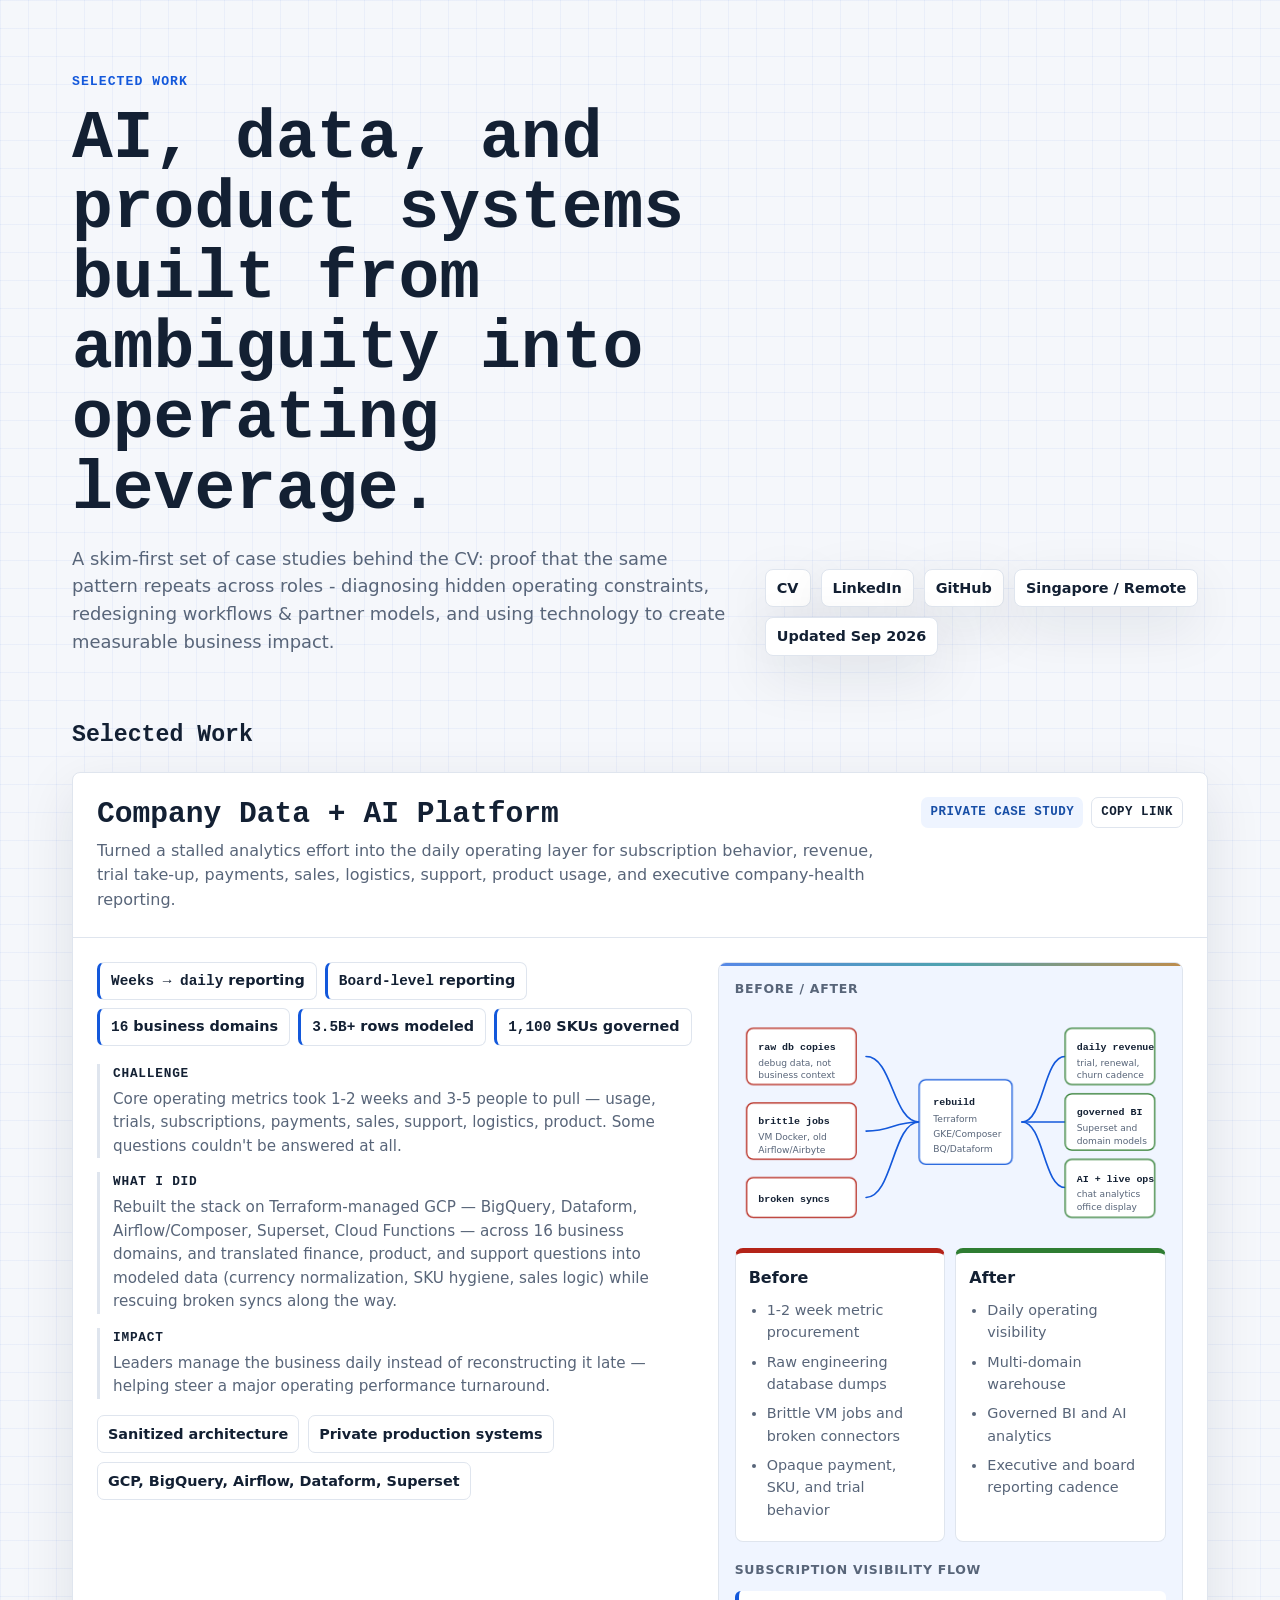
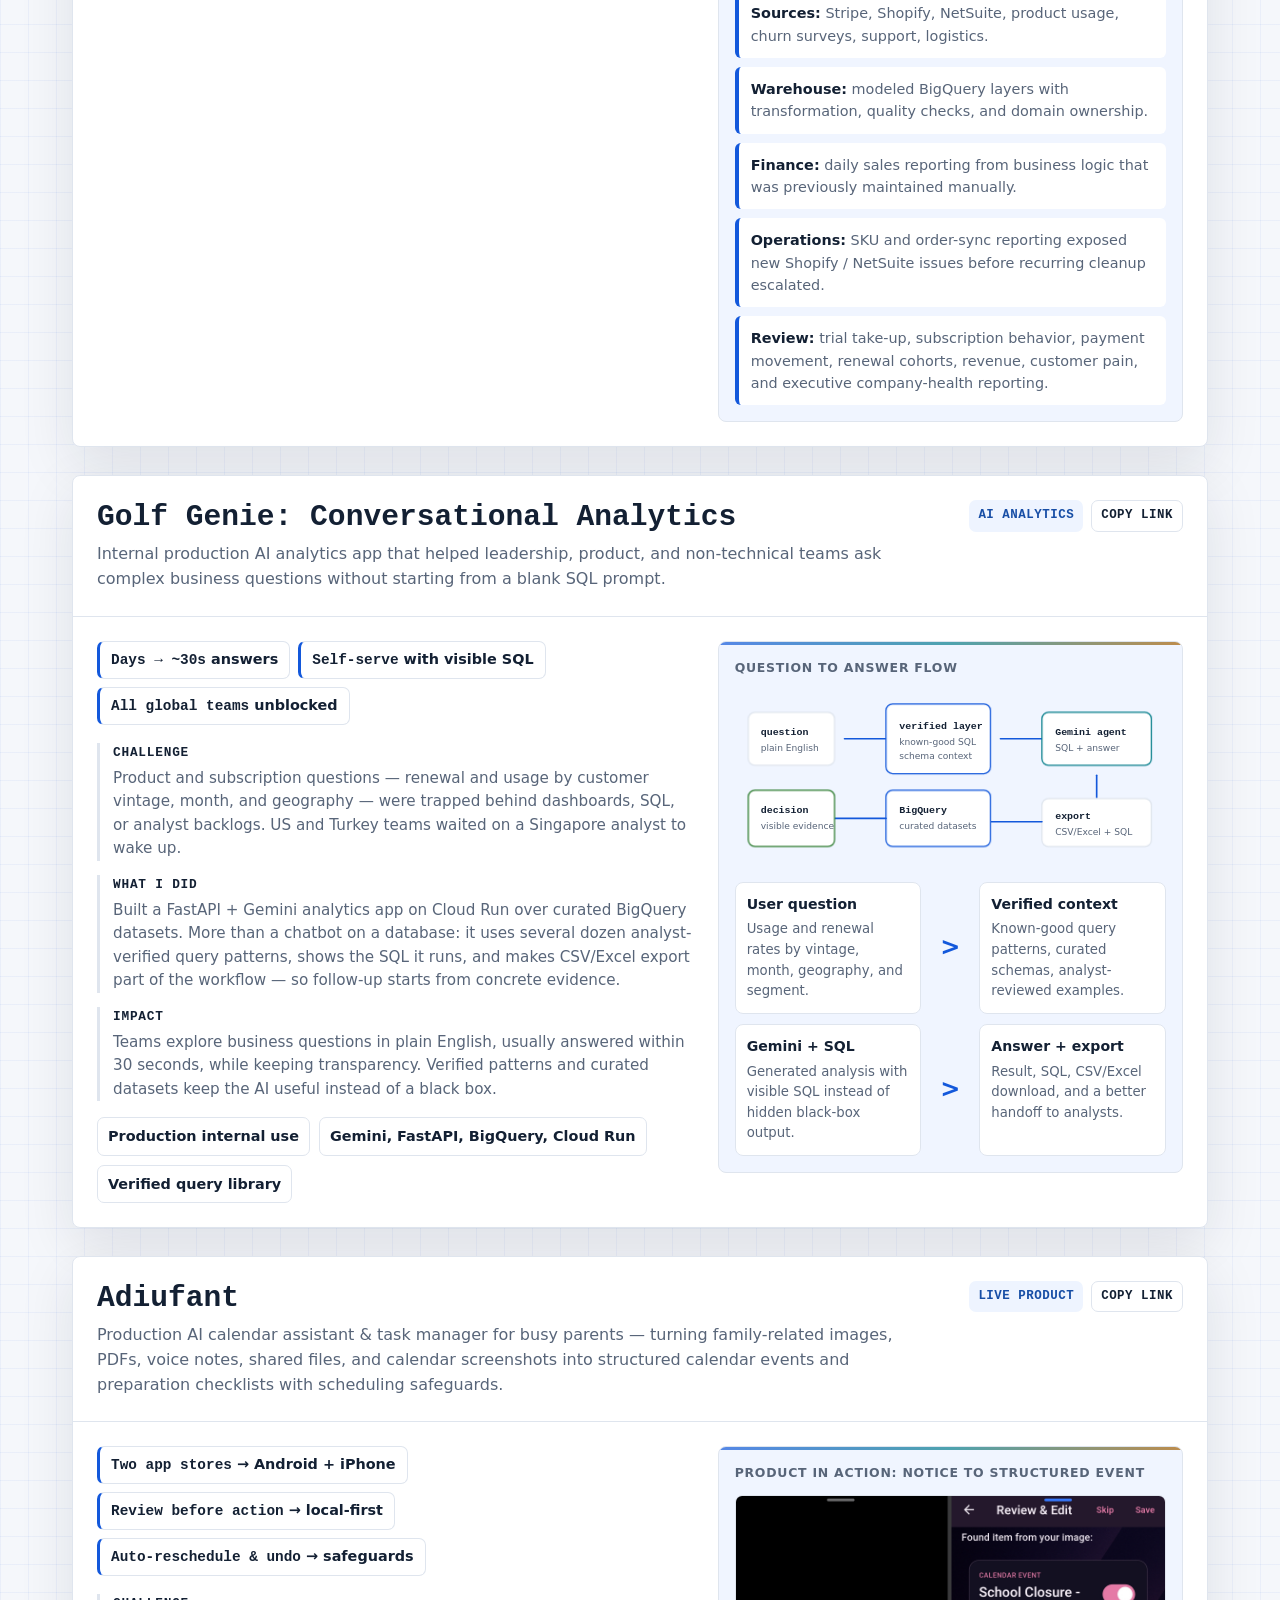
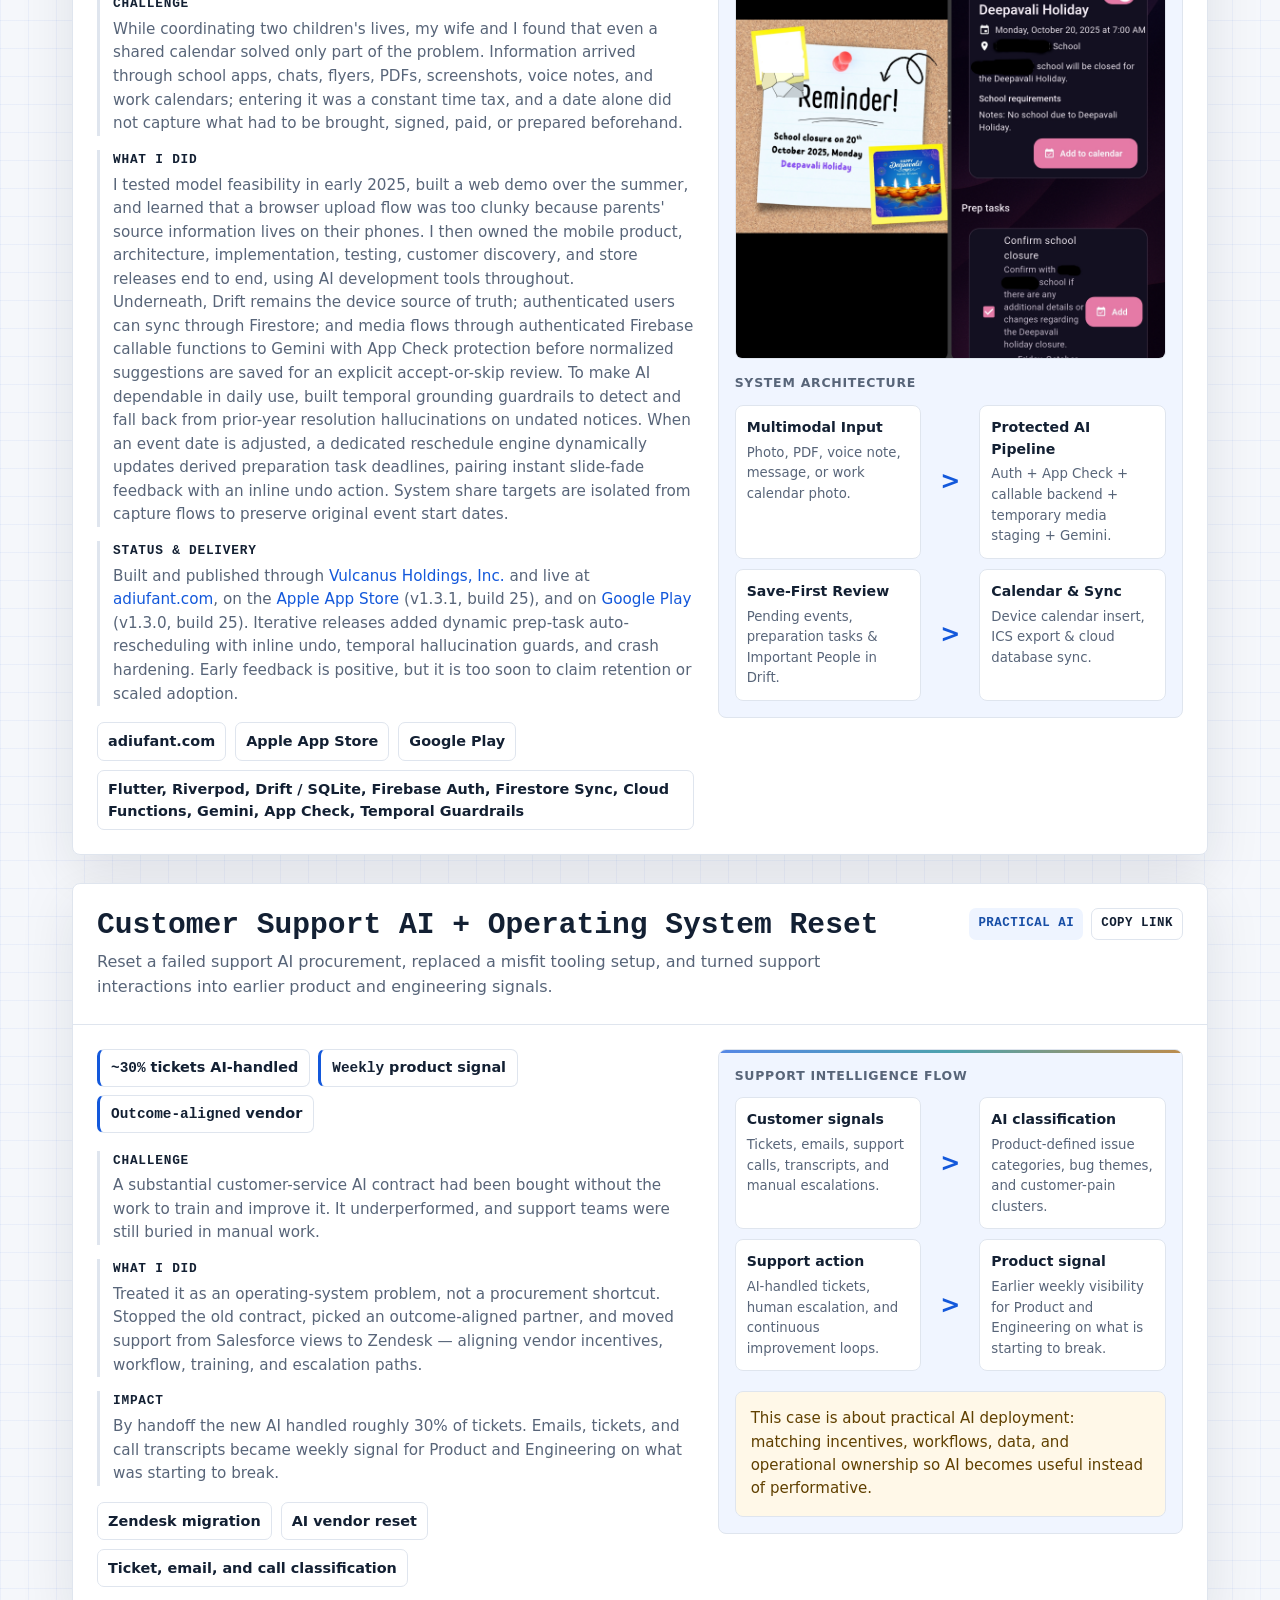
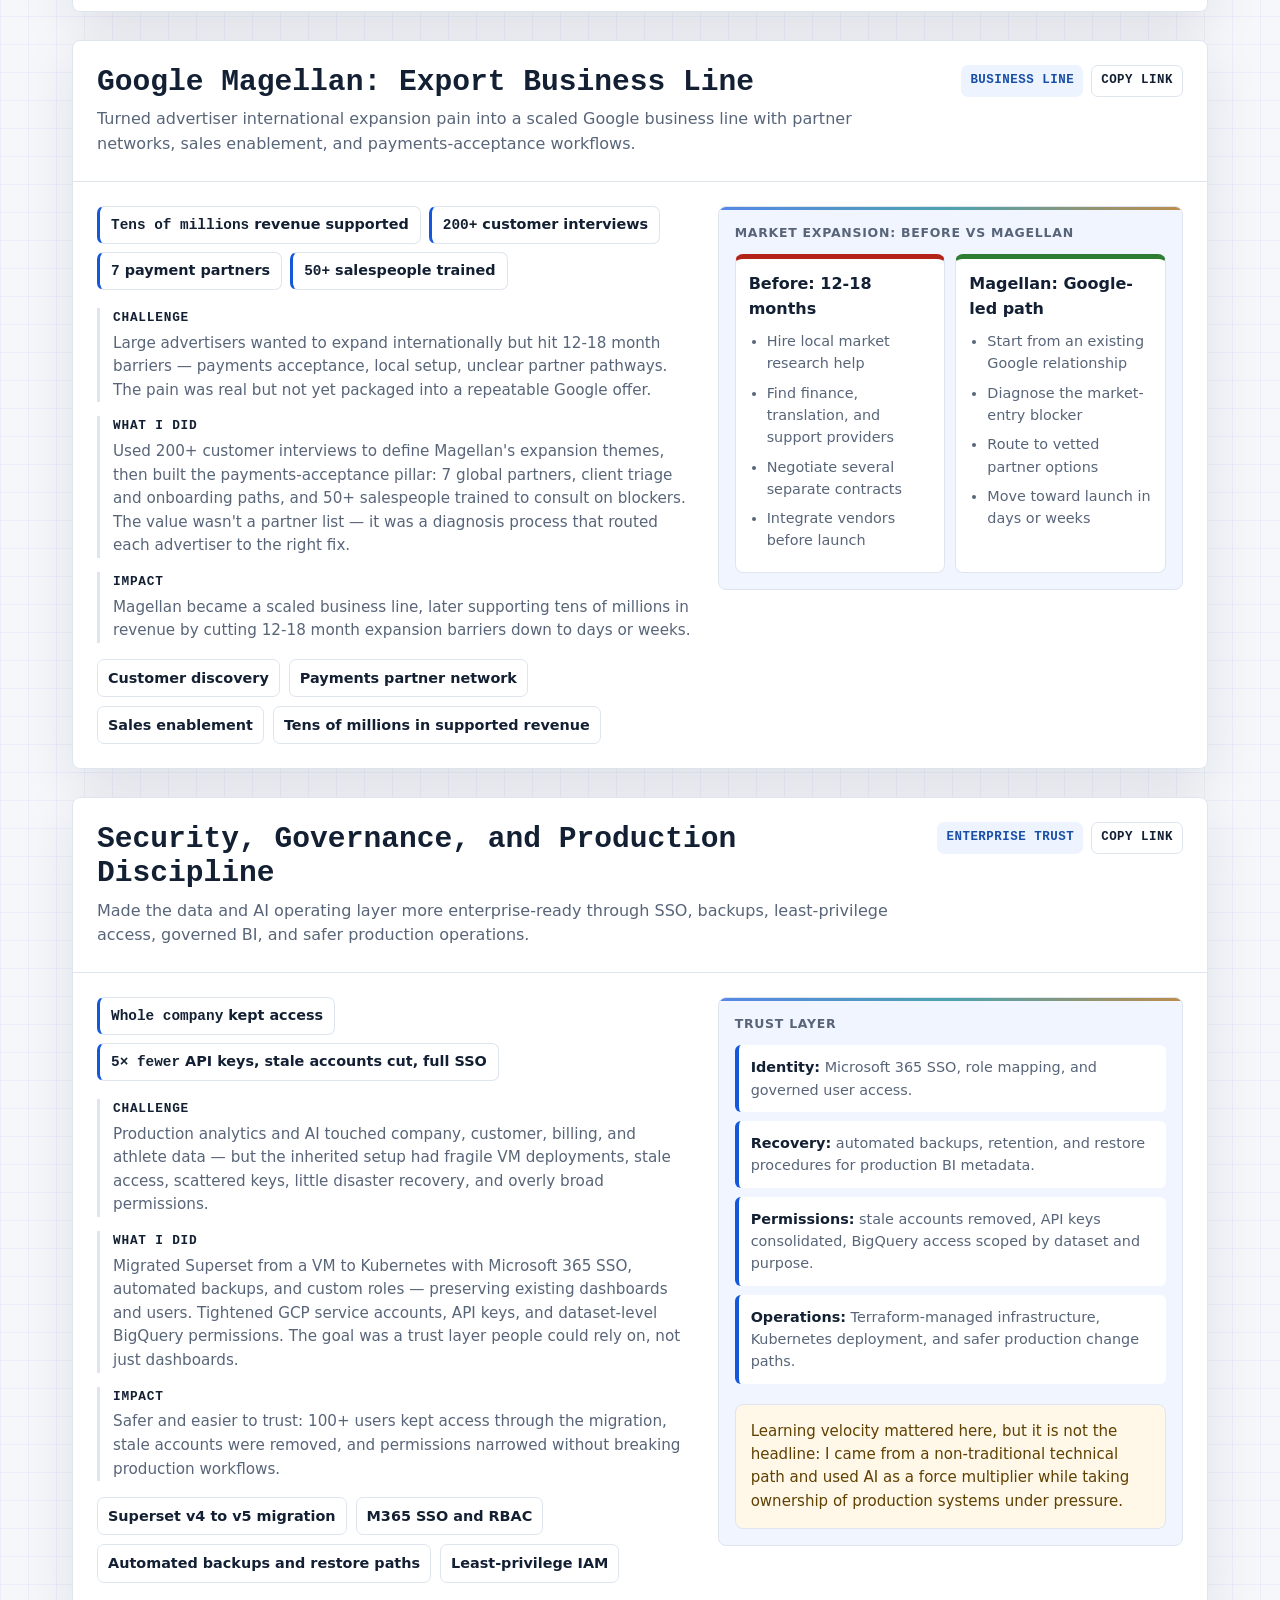
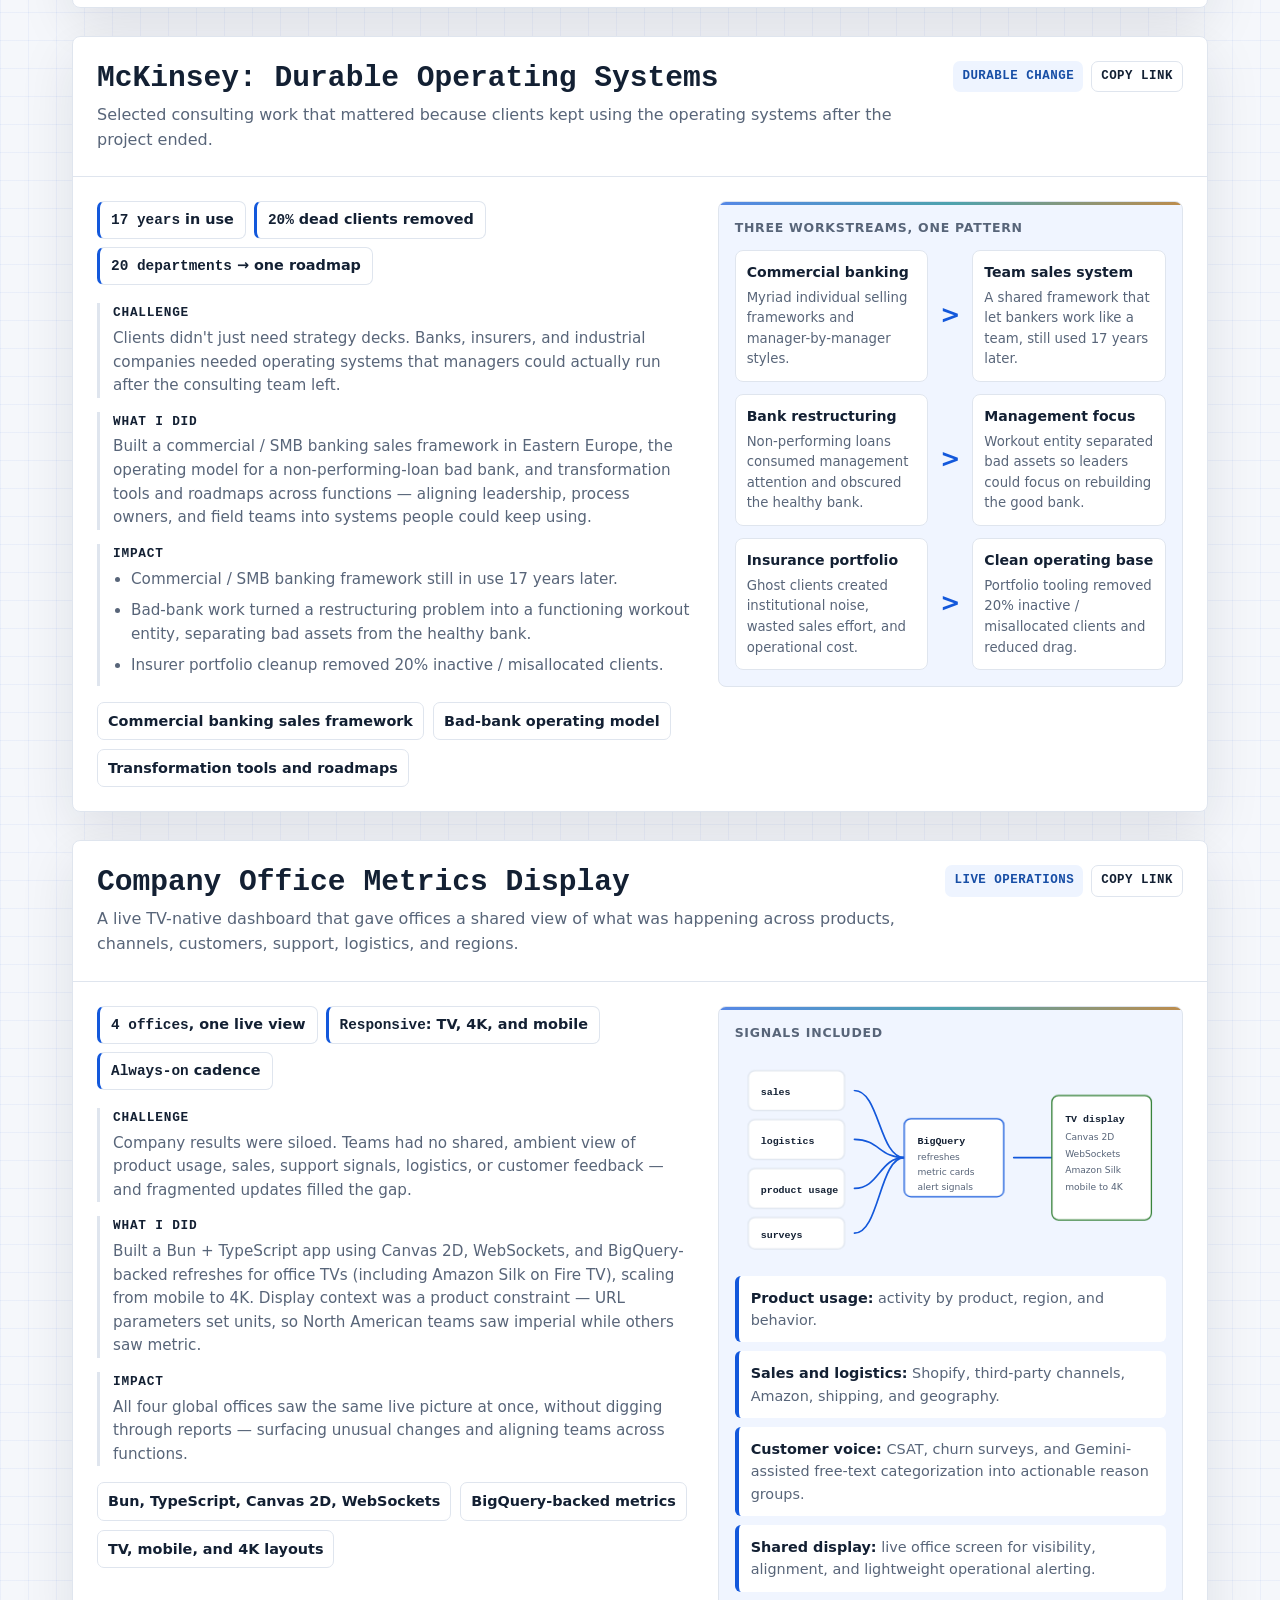
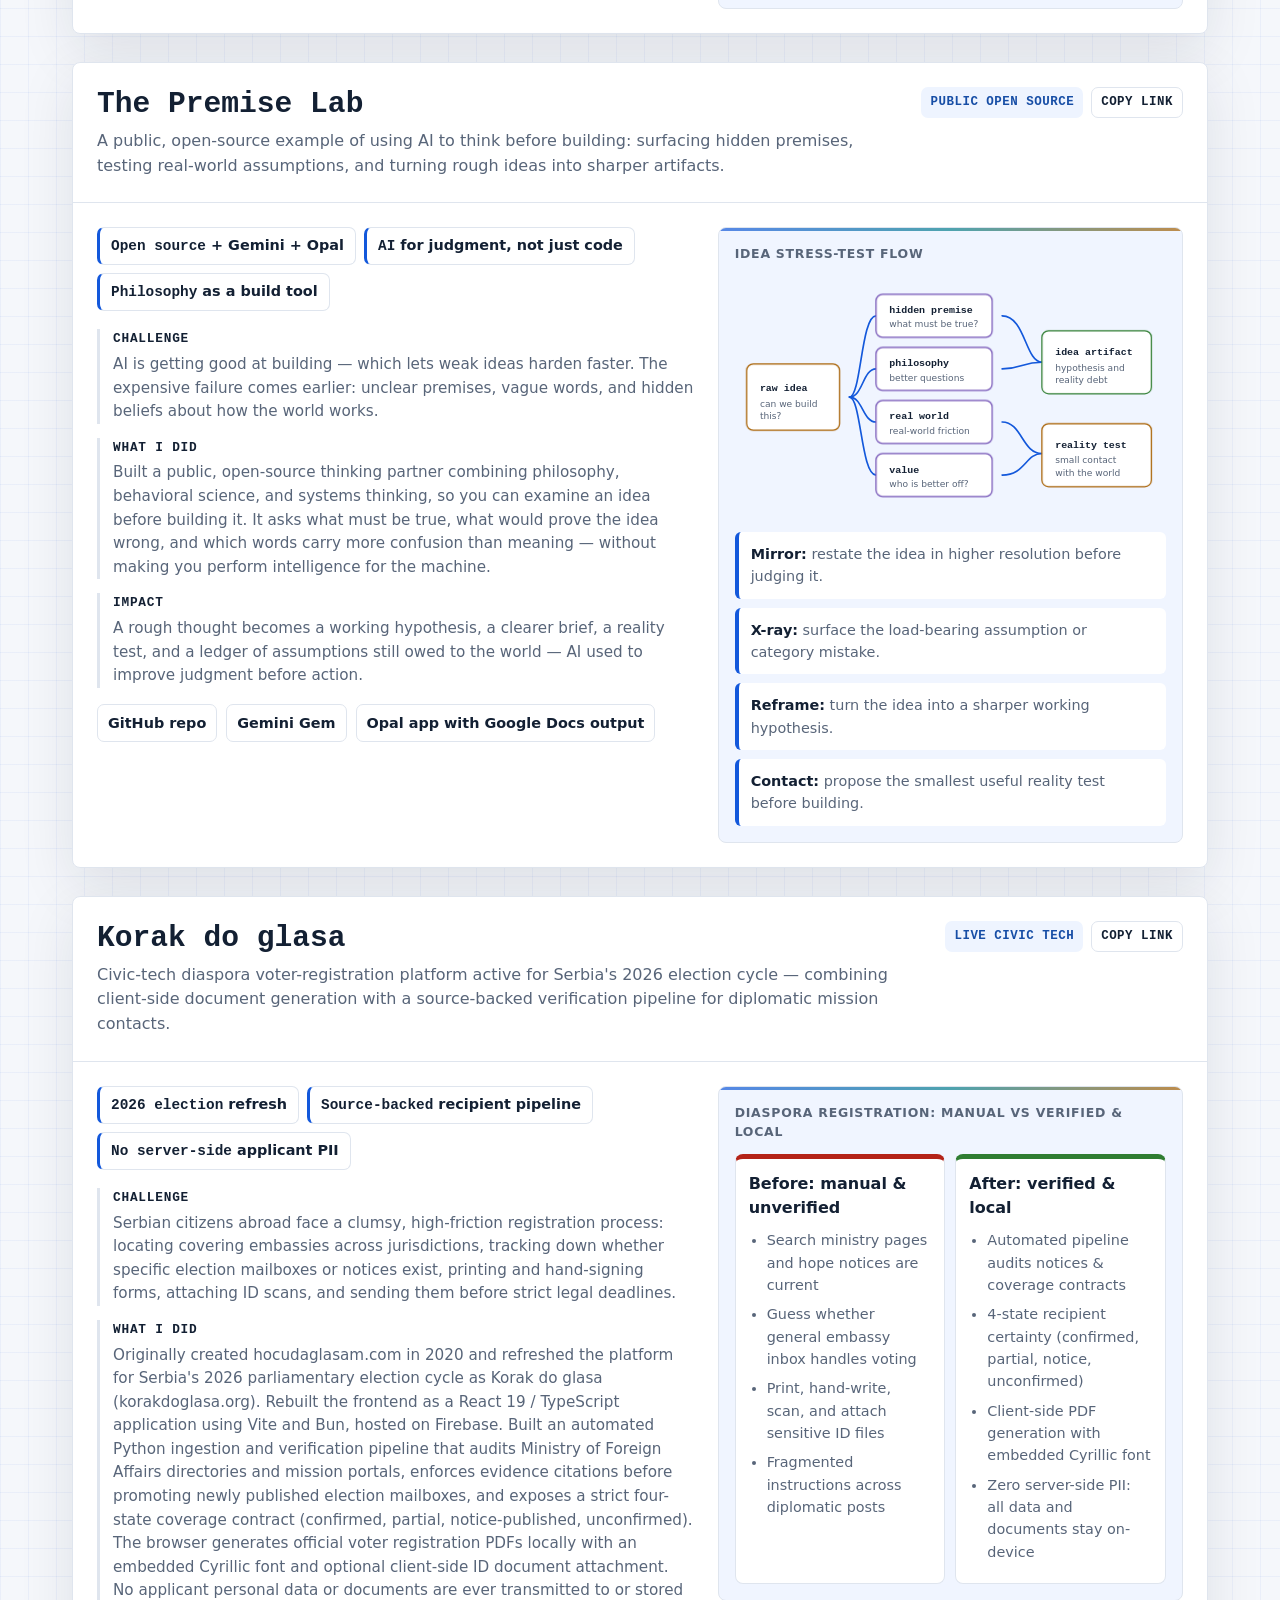
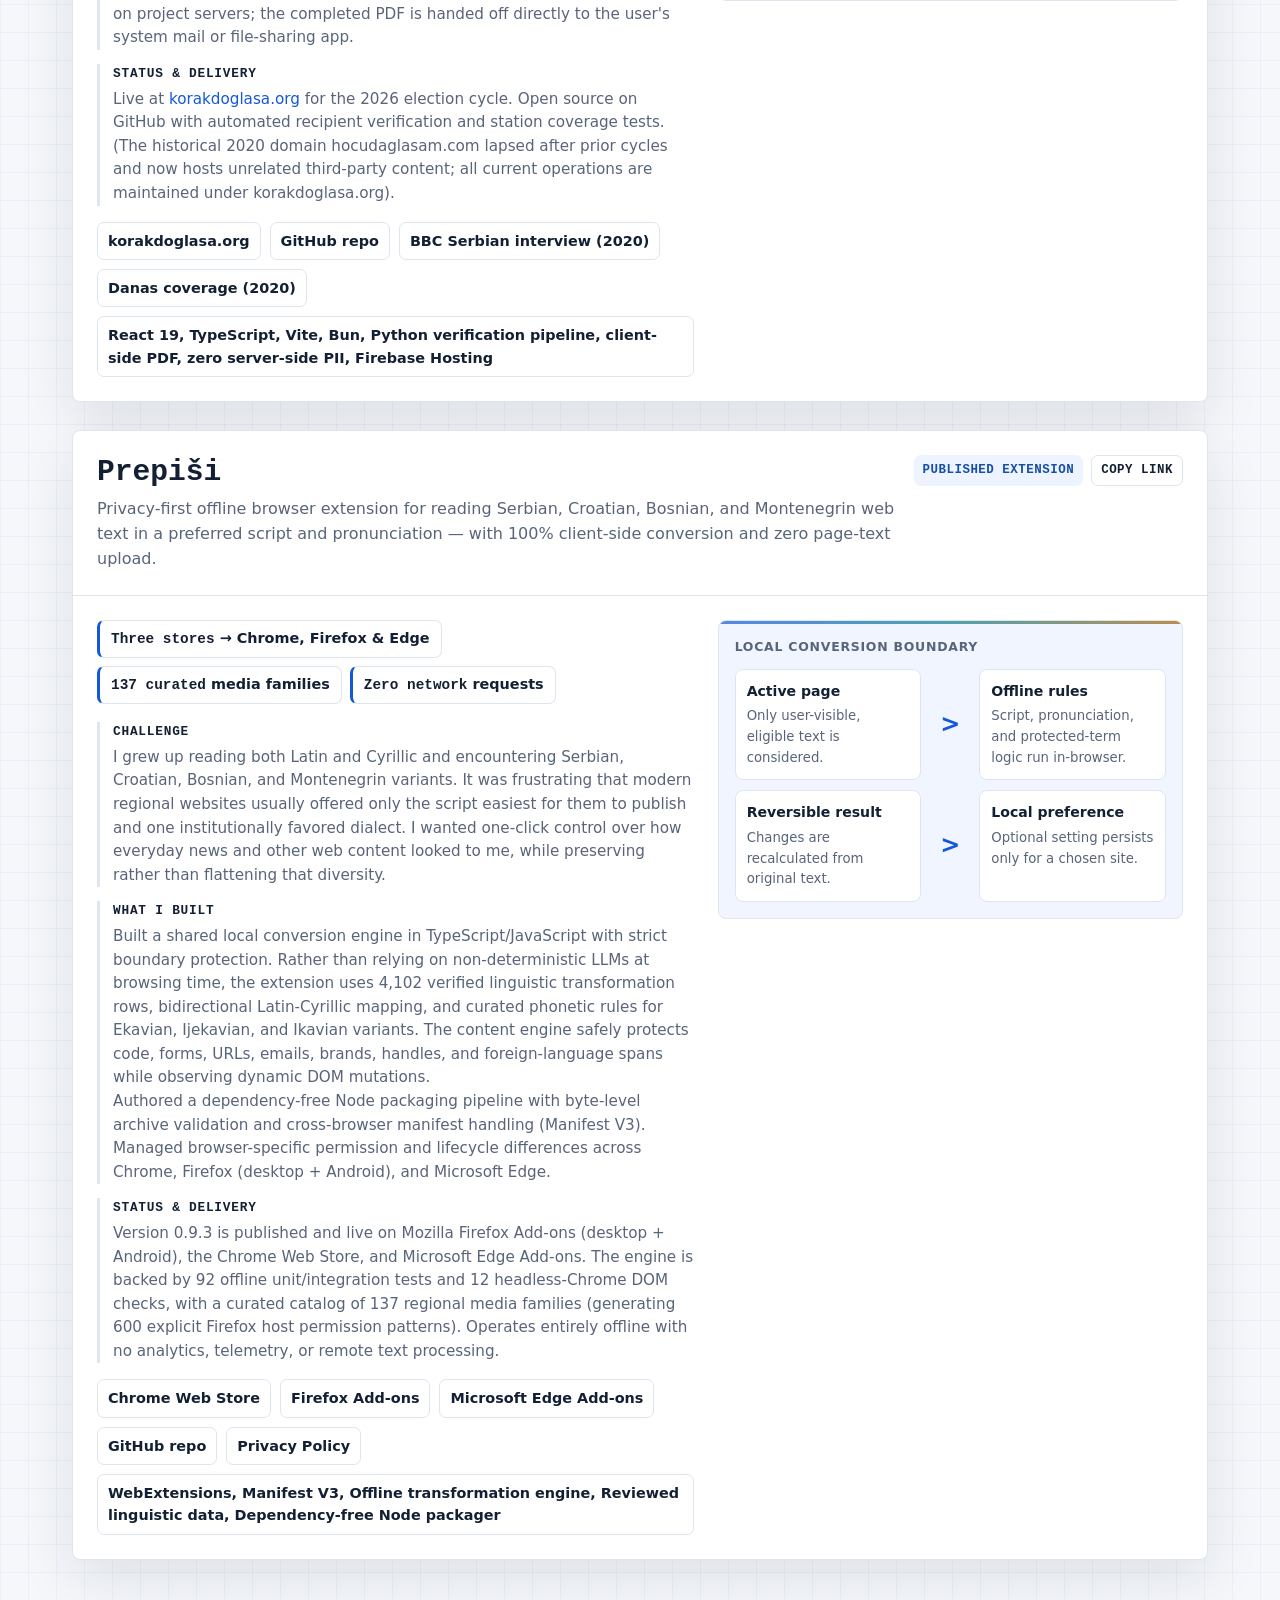
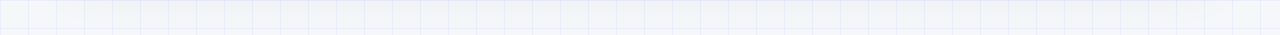
==== commit c5ae859b: "Update portfolio and CV: Korak do glasa 2026, Adiufant Build 25, Prepiši v0.9.3 - Refresh Serbian di" ====
--- a/artifacts.html
+++ b/artifacts.html
@@ -5,7 +5,7 @@
     <meta name="viewport" content="width=device-width, initial-scale=1.0">
     <title>Nemanja Grujičić - Selected Work</title>
     <meta name="description" content="Selected work and case studies for Nemanja Grujičić, covering private data and AI platform work, conversational analytics, live operating metrics, civic technology, a production AI family organizer, and a privacy-first language-conversion extension.">
-    <meta name="keywords" content="AI case studies, data platform case study, conversational analytics, Gemini analytics, BigQuery, GCP, Airflow, Dataform, Superset, Cloud Run, civic technology, privacy by architecture, AI family organizer, local-first mobile app, browser extension, Latin Cyrillic conversion, Ekavian Ijekavian conversion, linguistic data, product operations, technical product leadership">
+    <meta name="keywords" content="AI case studies, data platform case study, conversational analytics, Gemini analytics, BigQuery, GCP, Airflow, Dataform, Superset, Cloud Run, civic technology, privacy by architecture, Korak do glasa, AI family organizer, Adiufant, local-first mobile app, browser extension, Prepiši, Latin Cyrillic conversion, Ekavian Ijekavian conversion, linguistic data, product operations, technical product leadership">
     <meta property="og:title" content="Nemanja Grujičić - Selected Work">
     <meta property="og:description" content="Selected public projects and sanitized private-platform case studies behind the CV.">
     <meta property="og:type" content="website">
@@ -103,18 +103,21 @@
                 "description": "Open-source AI-agent method and skill package for stress-testing early ideas before they harden into code, with installer guides and tool-specific distributions."
             },
             {
-                "@type": "SoftwareSourceCode",
-                "name": "hocudaglasam.com",
+                "@type": "SoftwareApplication",
+                "name": "Korak do glasa",
+                "url": "https://korakdoglasa.org/",
                 "codeRepository": "https://github.com/vokativ/glasanje",
-                "programmingLanguage": ["TypeScript", "Angular"],
-                "description": "Open-source Serbian diaspora voter-registration portal with client-side document generation and no server-side PII collection."
+                "applicationCategory": "GovernmentApplication",
+                "operatingSystem": "All modern browsers",
+                "description": "Open-source civic-tech diaspora voter-registration platform for Serbia's 2026 election cycle. Features client-side document generation with zero server-side applicant PII and an automated source-backed diplomatic mission verification pipeline."
             },
             {
                 "@type": "SoftwareApplication",
                 "name": "Prepiši",
                 "url": "https://chromewebstore.google.com/detail/prepi%C5%A1i/lgcbhfgbbjdhglmomlgkbeikcngjhikb",
+                "codeRepository": "https://github.com/vokativ/prepisi",
                 "applicationCategory": "UtilitiesApplication",
-                "description": "Privacy-first, offline browser extension published for Chrome, Firefox, and Edge. It converts Serbian, Croatian, Bosnian, and Montenegrin web text between scripts and reviewed pronunciation variants without uploading page text."
+                "description": "Privacy-first, offline browser extension published for Chrome, Firefox, and Edge (v0.9.3). Converts Serbian, Croatian, Bosnian, and Montenegrin web text between scripts and reviewed pronunciation variants with 100% client-side conversion and zero page-text upload."
             }
         ],
         "mainEntityOfPage": {
@@ -1027,6 +1030,7 @@
                 <a href="https://www.linkedin.com/in/grujicicnemanja/">LinkedIn</a>
                 <a href="https://github.com/vokativ/">GitHub</a>
                 <span>Singapore / Remote</span>
+                <span>Updated Sep 2026</span>
             </nav>
         </section>
 
@@ -1255,7 +1259,7 @@
             <header class="artifact-header">
                 <div>
                     <h2>Adiufant</h2>
-                    <p class="artifact-summary">Production AI calendar assistant &amp; task manager for busy parents &mdash; turning family-related images, PDFs, voice notes, shared files, and calendar screenshots into structured calendar events and preparation checklists.</p>
+                    <p class="artifact-summary">Production AI calendar assistant &amp; task manager for busy parents &mdash; turning family-related images, PDFs, voice notes, shared files, and calendar screenshots into structured calendar events and preparation checklists with scheduling safeguards.</p>
                 </div>
                 <div class="artifact-actions">
                     <span class="tag">Live Product</span>
@@ -1266,8 +1270,8 @@
                 <div class="col-main">
                 <div class="impact-chips" aria-label="Adiufant impact highlights">
                     <span class="chip"><b>Two app stores</b> &rarr; Android + iPhone</span>
-                    <span class="chip"><b>Discovery-shaped</b> feature set</span>
-                    <span class="chip"><b>Local-first AI</b> &rarr; review before action</span>
+                    <span class="chip"><b>Review before action</b> &rarr; local-first</span>
+                    <span class="chip"><b>Auto-reschedule &amp; undo</b> &rarr; safeguards</span>
                 </div>
                 <div class="prose">
                         <div class="detail-block">
@@ -1277,18 +1281,18 @@
                         <div class="detail-block block-extra">
                             <strong>What I did</strong>
                             <p>I tested model feasibility in early 2025, built a web demo over the summer, and learned that a browser upload flow was too clunky because parents' source information lives on their phones. I then owned the mobile product, architecture, implementation, testing, customer discovery, and store releases end to end, using AI development tools throughout.</p>
-                            <p>Conversations with roughly two dozen busy parents and feedback from the first several dozen users moved voice input to the top level, added whole-calendar import from school or work materials, and created typed or spoken context so incoming assets can be mapped to the right Important Person. Underneath, Drift remains the device source of truth; authenticated users can sync through Firestore; and media flows through protected Firebase callable functions to Gemini before normalized suggestions are saved for an explicit accept-or-skip review.</p>
+                            <p>Underneath, Drift remains the device source of truth; authenticated users can sync through Firestore; and media flows through authenticated Firebase callable functions to Gemini with App Check protection before normalized suggestions are saved for an explicit accept-or-skip review. To make AI dependable in daily use, built temporal grounding guardrails to detect and fall back from prior-year resolution hallucinations on undated notices. When an event date is adjusted, a dedicated reschedule engine dynamically updates derived preparation task deadlines, pairing instant slide-fade feedback with an inline undo action. System share targets are isolated from capture flows to preserve original event start dates.</p>
                         </div>
                         <div class="detail-block block-extra">
                             <strong>Status &amp; Delivery</strong>
-                            <p>Built and published through <a href="https://vulcanusholdings.com">Vulcanus Holdings, Inc.</a> and publicly launched in August 2026 at <a href="https://adiufant.com">adiufant.com</a>, on the <a href="https://apps.apple.com/us/app/adiufant-family-organizer/id6757211021">Apple App Store</a>, and on <a href="https://play.google.com/store/apps/details?id=com.adiufant.app">Google Play</a>. Version 1.1.0+18 is the documented release baseline; Android has approved the newest polished build and its Apple counterpart is awaiting review. Early feedback is positive, but it is too soon to claim retention or scaled adoption.</p>
+                            <p>Built and published through <a href="https://vulcanusholdings.com">Vulcanus Holdings, Inc.</a> and live at <a href="https://adiufant.com">adiufant.com</a>, on the <a href="https://apps.apple.com/us/app/adiufant-family-organizer/id6757211021">Apple App Store</a> (v1.3.1, build 25), and on <a href="https://play.google.com/store/apps/details?id=com.adiufant.app">Google Play</a> (v1.3.0, build 25). Iterative releases added dynamic prep-task auto-rescheduling with inline undo, temporal hallucination guards, and crash hardening. Early feedback is positive, but it is too soon to claim retention or scaled adoption.</p>
                         </div>
                     </div>
                     <div class="proof-links block-extra">
                         <a href="https://adiufant.com">adiufant.com</a>
                         <a href="https://apps.apple.com/us/app/adiufant-family-organizer/id6757211021">Apple App Store</a>
                         <a href="https://play.google.com/store/apps/details?id=com.adiufant.app">Google Play</a>
-                        <span>Flutter, Riverpod, Drift, Firebase Authentication, Firestore Sync, Cloud Functions, Gemini, App Check</span>
+                        <span>Flutter, Riverpod, Drift / SQLite, Firebase Auth, Firestore Sync, Cloud Functions, Gemini, App Check, Temporal Guardrails</span>
                     </div>
                 </div>
                 <aside class="visual" aria-label="Adiufant product showcase and architecture">
@@ -1775,60 +1779,63 @@
         <article class="artifact" id="hocudaglasam">
             <header class="artifact-header">
                 <div>
-                    <h2>hocudaglasam.com</h2>
-                    <p class="artifact-summary">A public civic-tech product that simplified Serbian diaspora voter registration while keeping sensitive personal data on the user's device.</p>
+                    <h2>Korak do glasa</h2>
+                    <p class="artifact-summary">Civic-tech diaspora voter-registration platform active for Serbia's 2026 election cycle &mdash; combining client-side document generation with a source-backed verification pipeline for diplomatic mission contacts.</p>
                 </div>
                 <div class="artifact-actions">
-                    <span class="tag">Public project</span>
-                    <a class="copy-link" href="#hocudaglasam" data-copy-link aria-label="Copy link to hocudaglasam.com">Copy link</a>
+                    <span class="tag">Live Civic Tech</span>
+                    <a class="copy-link" href="#hocudaglasam" data-copy-link aria-label="Copy link to Korak do glasa">Copy link</a>
                 </div>
             </header>
             <div class="artifact-body">
                 <div class="col-main">
-                <div class="impact-chips" aria-label="hocudaglasam impact highlights">
-                    <span class="chip"><b>Several thousand</b> registered</span>
-                    <span class="chip"><b>Reused</b> across election cycles</span>
-                    <span class="chip"><b>On-device</b> PII, open source</span>
+                <div class="impact-chips" aria-label="Korak do glasa impact highlights">
+                    <span class="chip"><b>2026 election</b> refresh</span>
+                    <span class="chip"><b>Source-backed</b> recipient pipeline</span>
+                    <span class="chip"><b>No server-side</b> applicant PII</span>
                 </div>
                 <div class="prose">
                         <div class="detail-block">
                             <strong>Challenge</strong>
-                            <p>Serbian citizens abroad faced a clumsy registration: find the right embassy, download and print forms, fill them by hand, scan, and email everything to the correct address.</p>
+                            <p>Serbian citizens abroad face a clumsy, high-friction registration process: locating covering embassies across jurisdictions, tracking down whether specific election mailboxes or notices exist, printing and hand-signing forms, attaching ID scans, and sending them before strict legal deadlines.</p>
                         </div>
                         <div class="detail-block block-extra">
                             <strong>What I did</strong>
-                            <p>Built an open-source Angular/TypeScript app that generated the registration document client-side and routed it to the right embassy. The core decision was privacy by architecture &mdash; no server-side PII; sensitive data stayed on the user's device, and the public code let citizens and institutions inspect the behavior.</p>
+                            <p>Originally created hocudaglasam.com in 2020 and refreshed the platform for Serbia's 2026 parliamentary election cycle as Korak do glasa (korakdoglasa.org). Rebuilt the frontend as a React 19 / TypeScript application using Vite and Bun, hosted on Firebase. Built an automated Python ingestion and verification pipeline that audits Ministry of Foreign Affairs directories and mission portals, enforces evidence citations before promoting newly published election mailboxes, and exposes a strict four-state coverage contract (confirmed, partial, notice-published, unconfirmed).</p>
+                            <p>The browser generates official voter registration PDFs locally with an embedded Cyrillic font and optional client-side ID document attachment. No applicant personal data or documents are ever transmitted to or stored on project servers; the completed PDF is handed off directly to the user's system mail or file-sharing app.</p>
                         </div>
                         <div class="detail-block">
-                            <strong>Impact</strong>
-                            <p>Several thousand registered, the tool was reused in later cycles, and it drew institutional scrutiny and press &mdash; making transparency and clear privacy communication as important as the workflow itself.</p>
+                            <strong>Status &amp; Delivery</strong>
+                            <p>Live at <a href="https://korakdoglasa.org/">korakdoglasa.org</a> for the 2026 election cycle. Open source on GitHub with automated recipient verification and station coverage tests. (The historical 2020 domain hocudaglasam.com lapsed after prior cycles and now hosts unrelated third-party content; all current operations are maintained under korakdoglasa.org).</p>
                         </div>
                     </div>
                     <div class="proof-links block-extra">
+                        <a href="https://korakdoglasa.org/">korakdoglasa.org</a>
                         <a href="https://github.com/vokativ/glasanje">GitHub repo</a>
-                        <a href="https://www.bbc.com/serbian/lat/srbija-52769005">BBC Serbian interview</a>
-                        <a href="https://www.danas.rs/vesti/politika/sajt-hocudaglasam-com-pojednostavljuje-glasanje-u-inostranstvu/">Danas coverage</a>
-                    </div>
-                </div>
-                <aside class="visual" aria-label="hocudaglasam before and after voter registration workflow">
-                    <p class="visual-title">Diaspora registration: before vs product</p>
+                        <a href="https://www.bbc.com/serbian/lat/srbija-52769005">BBC Serbian interview (2020)</a>
+                        <a href="https://www.danas.rs/vesti/politika/sajt-hocudaglasam-com-pojednostavljuje-glasanje-u-inostranstvu/">Danas coverage (2020)</a>
+                        <span>React 19, TypeScript, Vite, Bun, Python verification pipeline, client-side PDF, zero server-side PII, Firebase Hosting</span>
+                    </div>
+                </div>
+                <aside class="visual" aria-label="Korak do glasa before and after voter registration workflow">
+                    <p class="visual-title">Diaspora registration: manual vs verified &amp; local</p>
                     <div class="before-after">
                         <div class="state before">
-                            <h3>Before: fragmented search</h3>
+                            <h3>Before: manual &amp; unverified</h3>
                             <ul>
-                                <li>Find the right ministry and embassy pages</li>
-                                <li>Hope the registration email and PDF are published</li>
-                                <li>Print, fill by pen, scan, and attach documents</li>
-                                <li>Manually address the correct embassy email</li>
+                                <li>Search ministry pages and hope notices are current</li>
+                                <li>Guess whether general embassy inbox handles voting</li>
+                                <li>Print, hand-write, scan, and attach sensitive ID files</li>
+                                <li>Fragmented instructions across diplomatic posts</li>
                             </ul>
                         </div>
                         <div class="state after">
-                            <h3>After: guided flow</h3>
+                            <h3>After: verified &amp; local</h3>
                             <ul>
-                                <li>Pick country of residence</li>
-                                <li>Embassy and form details load automatically</li>
-                                <li>Sign on phone and generate the PDF locally</li>
-                                <li>Send a pre-filled email with only passport image added</li>
+                                <li>Automated pipeline audits notices &amp; coverage contracts</li>
+                                <li>4-state recipient certainty (confirmed, partial, notice, unconfirmed)</li>
+                                <li>Client-side PDF generation with embedded Cyrillic font</li>
+                                <li>Zero server-side PII: all data and documents stay on-device</li>
                             </ul>
                         </div>
                     </div>
@@ -1840,7 +1847,7 @@
             <header class="artifact-header">
                 <div>
                     <h2>Prepiši</h2>
-                    <p class="artifact-summary">Privacy-first browser extension for reading Serbian, Croatian, Bosnian, and Montenegrin web text in a preferred script and pronunciation — with all conversion performed locally in the browser.</p>
+                    <p class="artifact-summary">Privacy-first offline browser extension for reading Serbian, Croatian, Bosnian, and Montenegrin web text in a preferred script and pronunciation &mdash; with 100% client-side conversion and zero page-text upload.</p>
                 </div>
                 <div class="artifact-actions">
                     <span class="tag">Published Extension</span>
@@ -1851,8 +1858,8 @@
                 <div class="col-main">
                     <div class="impact-chips" aria-label="Prepiši impact highlights">
                         <span class="chip"><b>Three stores</b> &rarr; Chrome, Firefox &amp; Edge</span>
-                        <span class="chip"><b>Reviewed language data</b>, not guesswork</span>
-                        <span class="chip"><b>No server</b>, no tracking</span>
+                        <span class="chip"><b>137 curated</b> media families</span>
+                        <span class="chip"><b>Zero network</b> requests</span>
                     </div>
                     <div class="prose">
                         <div class="detail-block">
@@ -1861,19 +1868,21 @@
                         </div>
                         <div class="detail-block block-extra">
                             <strong>What I built</strong>
-                            <p>I owned the product direction, implementation, linguistic research, testing, and store publication end to end with AI assistance. The first working extension came from one intensive day of research and coding in August 2026, followed by two focused refinement sessions. AI-assisted research helped locate corpora, lexicons, morphological evidence, and regional sources; proposed rules still had to pass explicit review and safety boundaries.</p>
-                            <p>The fully local engine converts Latin and Cyrillic bidirectionally and supports reviewed Ekavian, Ijekavian, and limited Ikavian forms. It recalculates each change from the original page, handles dynamic content, and protects code, forms, URLs, email addresses, names, brands, handles, and foreign-language spans instead of forcing plausible-looking but wrong conversions.</p>
+                            <p>Built a shared local conversion engine in TypeScript/JavaScript with strict boundary protection. Rather than relying on non-deterministic LLMs at browsing time, the extension uses 4,102 verified linguistic transformation rows, bidirectional Latin-Cyrillic mapping, and curated phonetic rules for Ekavian, Ijekavian, and Ikavian variants. The content engine safely protects code, forms, URLs, emails, brands, handles, and foreign-language spans while observing dynamic DOM mutations.</p>
+                            <p>Authored a dependency-free Node packaging pipeline with byte-level archive validation and cross-browser manifest handling (Manifest V3). Managed browser-specific permission and lifecycle differences across Chrome, Firefox (desktop + Android), and Microsoft Edge.</p>
                         </div>
                         <div class="detail-block block-extra">
                             <strong>Status &amp; Delivery</strong>
-                            <p>Version 0.9.1 is published on the Chrome Web Store, Mozilla Add-ons for desktop and Android, and Microsoft Edge Add-ons. Its 4,102 exact linguistic rows sit behind 91 offline tests and 12 browser-DOM checks in the current documented baseline. There is no server, account, telemetry, analytics, browsing-time network request, or page-text upload.</p>
+                            <p>Version 0.9.3 is published and live on Mozilla Firefox Add-ons (desktop + Android), the Chrome Web Store, and Microsoft Edge Add-ons. The engine is backed by 92 offline unit/integration tests and 12 headless-Chrome DOM checks, with a curated catalog of 137 regional media families (generating 600 explicit Firefox host permission patterns). Operates entirely offline with no analytics, telemetry, or remote text processing.</p>
                         </div>
                     </div>
                     <div class="proof-links block-extra">
                         <a href="https://chromewebstore.google.com/detail/prepi%C5%A1i/lgcbhfgbbjdhglmomlgkbeikcngjhikb">Chrome Web Store</a>
                         <a href="https://addons.mozilla.org/firefox/addon/prepisi-converter/">Firefox Add-ons</a>
                         <a href="https://microsoftedge.microsoft.com/addons/detail/prepi%C5%A1i/idgdmkmmdemdhdkenlodijkljpbckool">Microsoft Edge Add-ons</a>
-                        <span>Manifest V3, offline transformation engine, reviewed linguistic data, scoped DOM observation</span>
+                        <a href="https://github.com/vokativ/prepisi">GitHub repo</a>
+                        <a href="https://github.com/vokativ/prepisi/blob/main/PRIVACY.md">Privacy Policy</a>
+                        <span>WebExtensions, Manifest V3, Offline transformation engine, Reviewed linguistic data, Dependency-free Node packager</span>
                     </div>
                 </div>
                 <aside class="visual" aria-label="Prepiši product architecture">
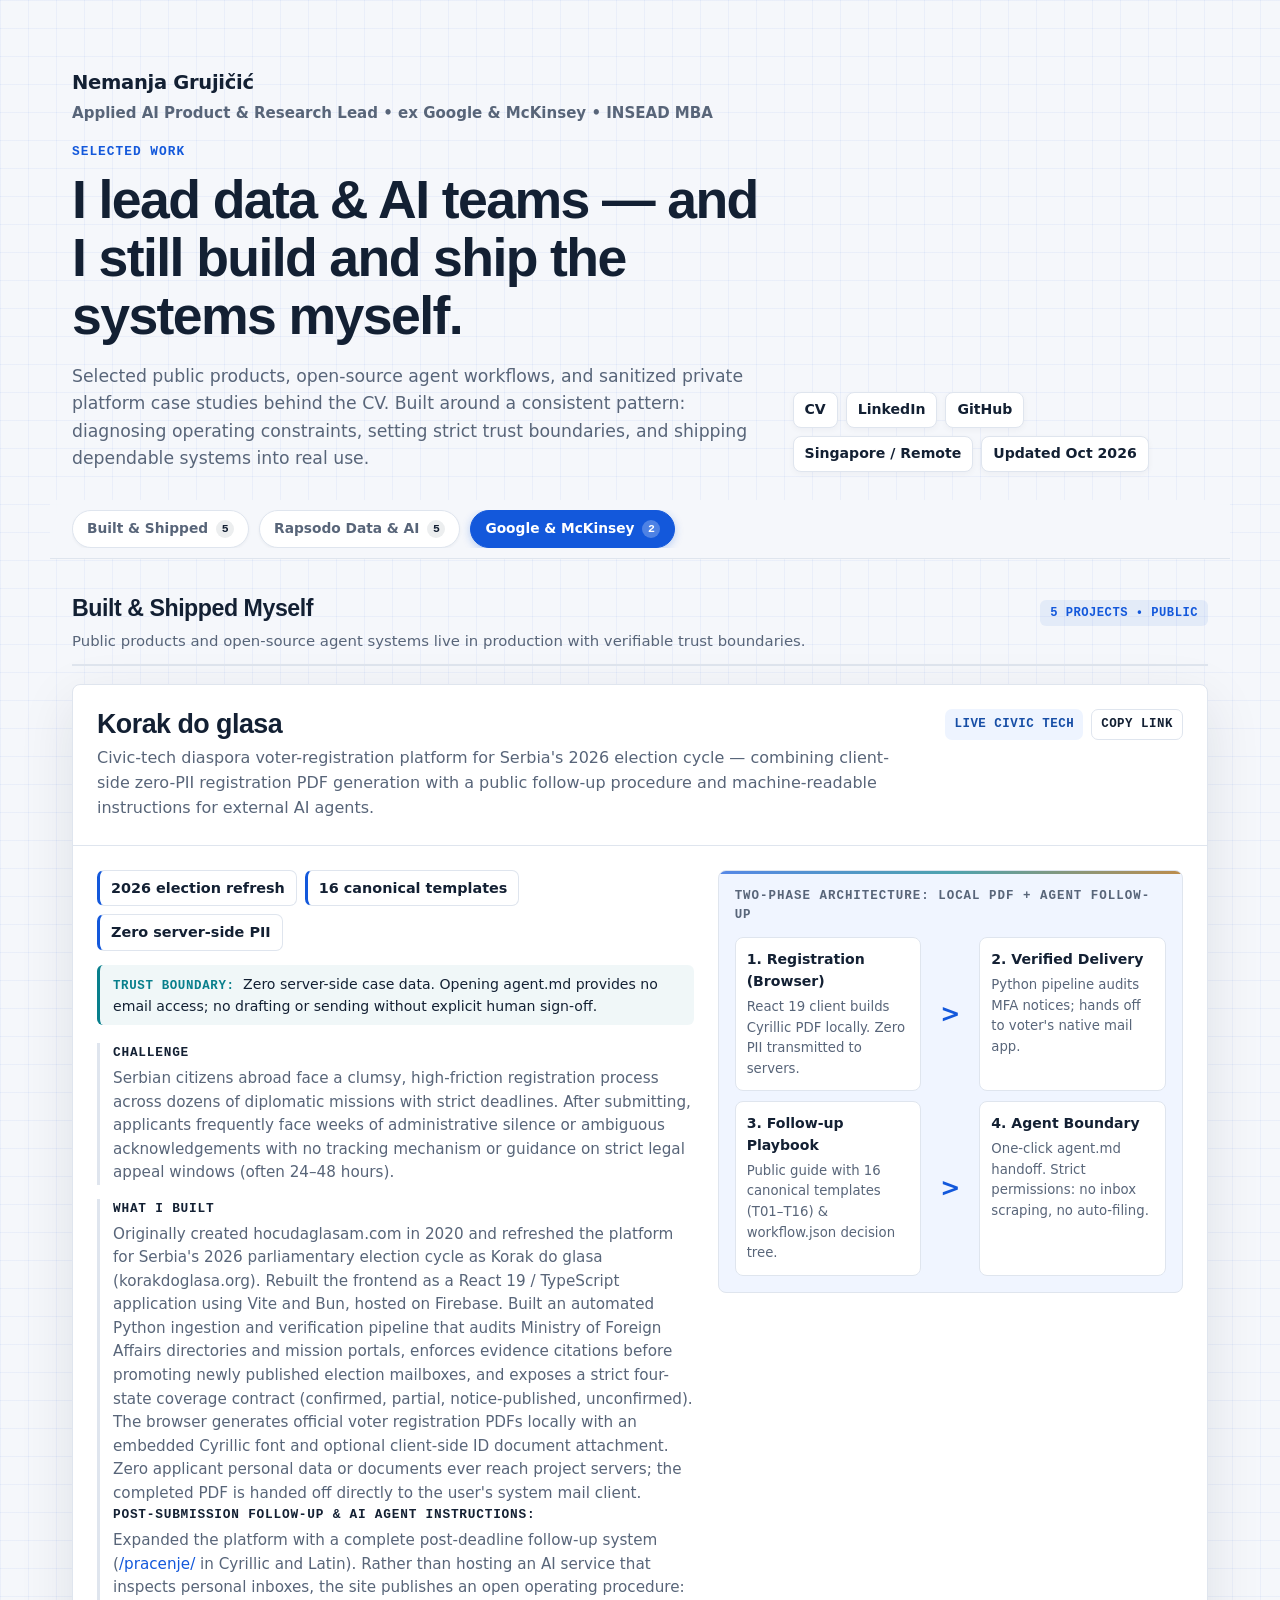
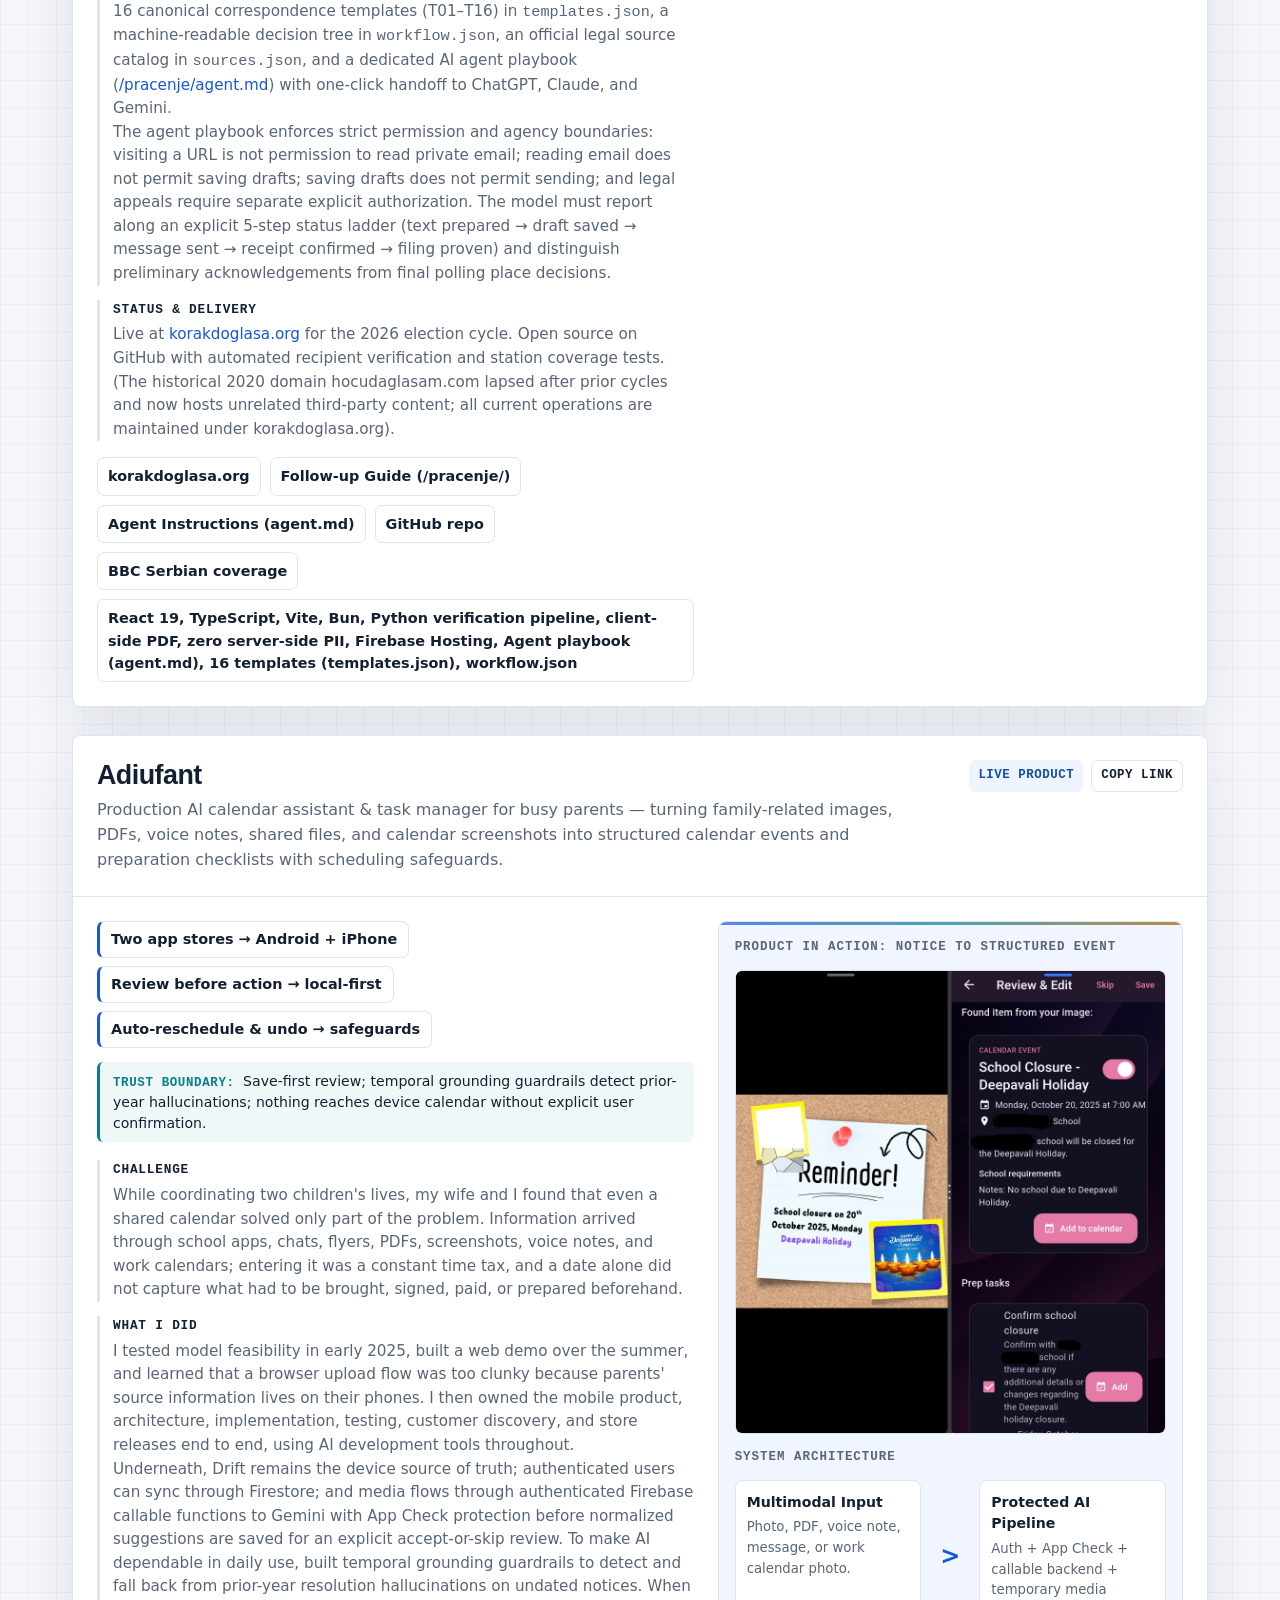
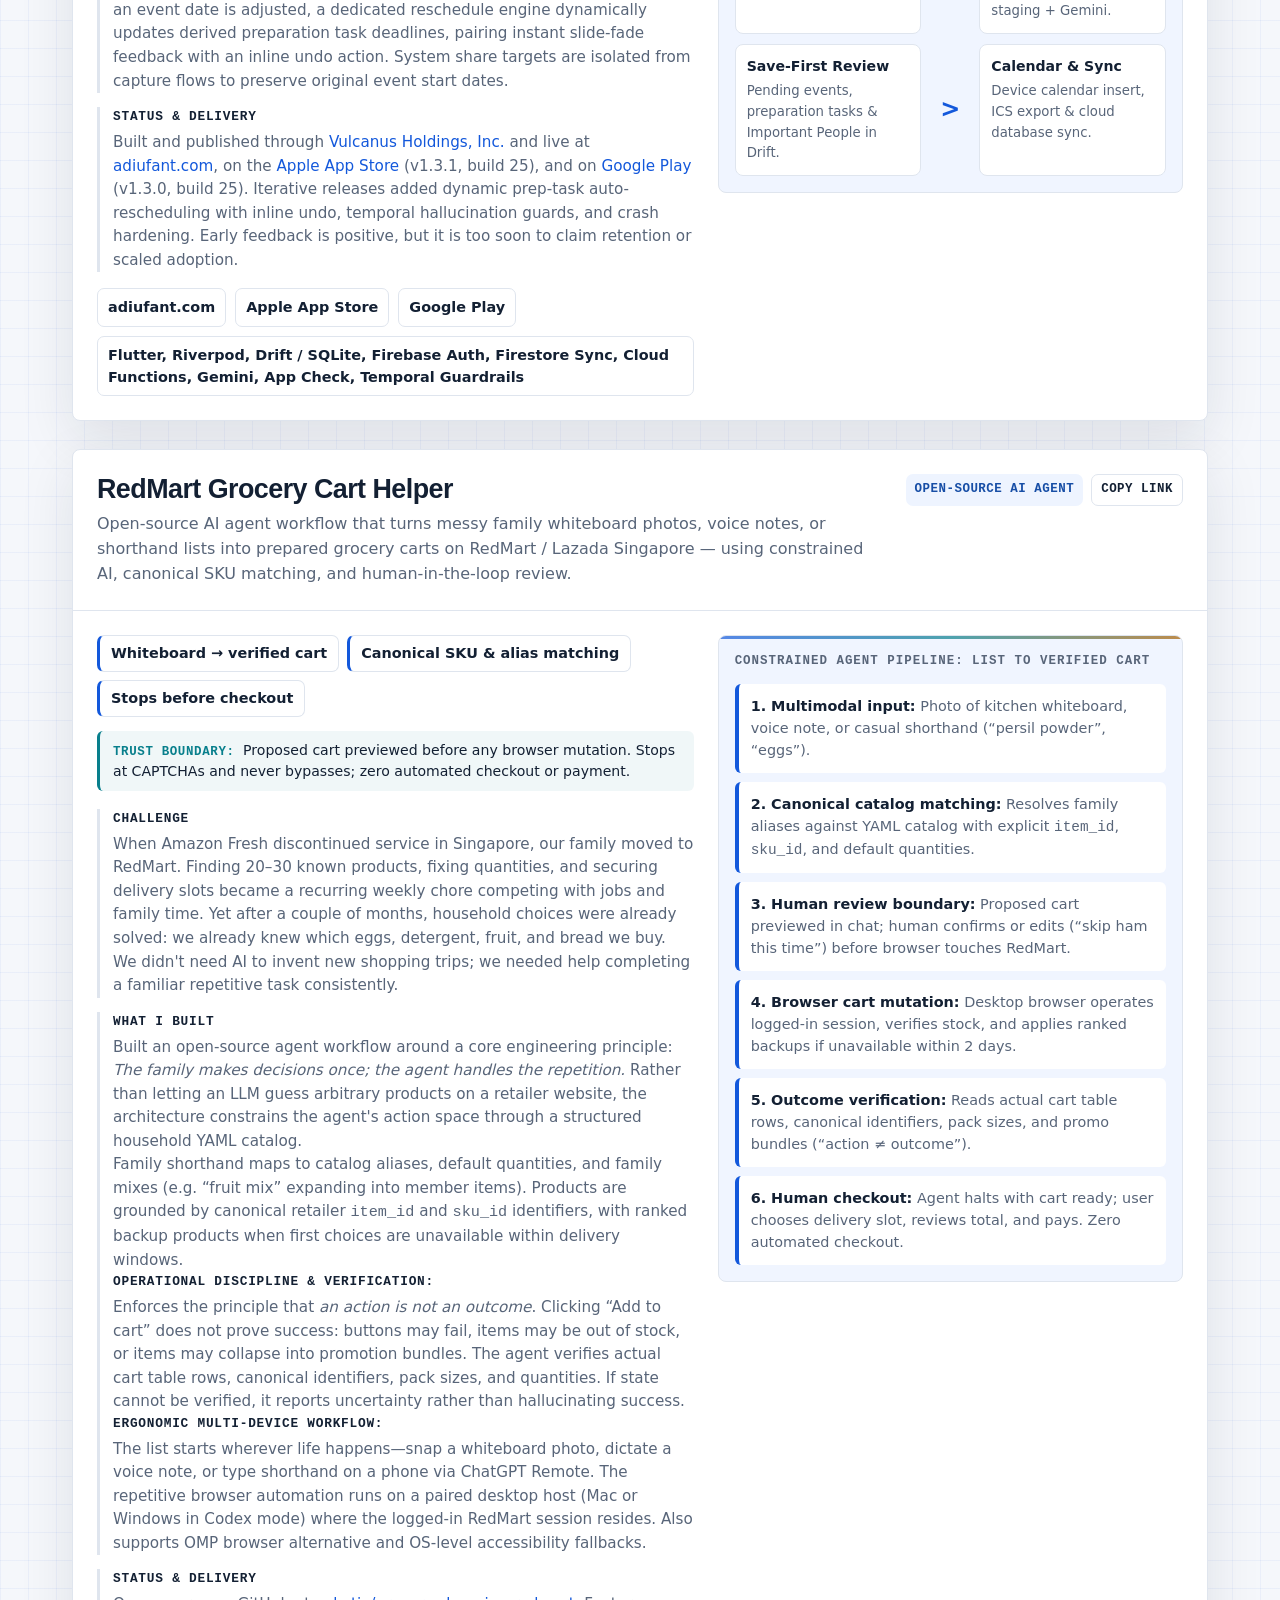
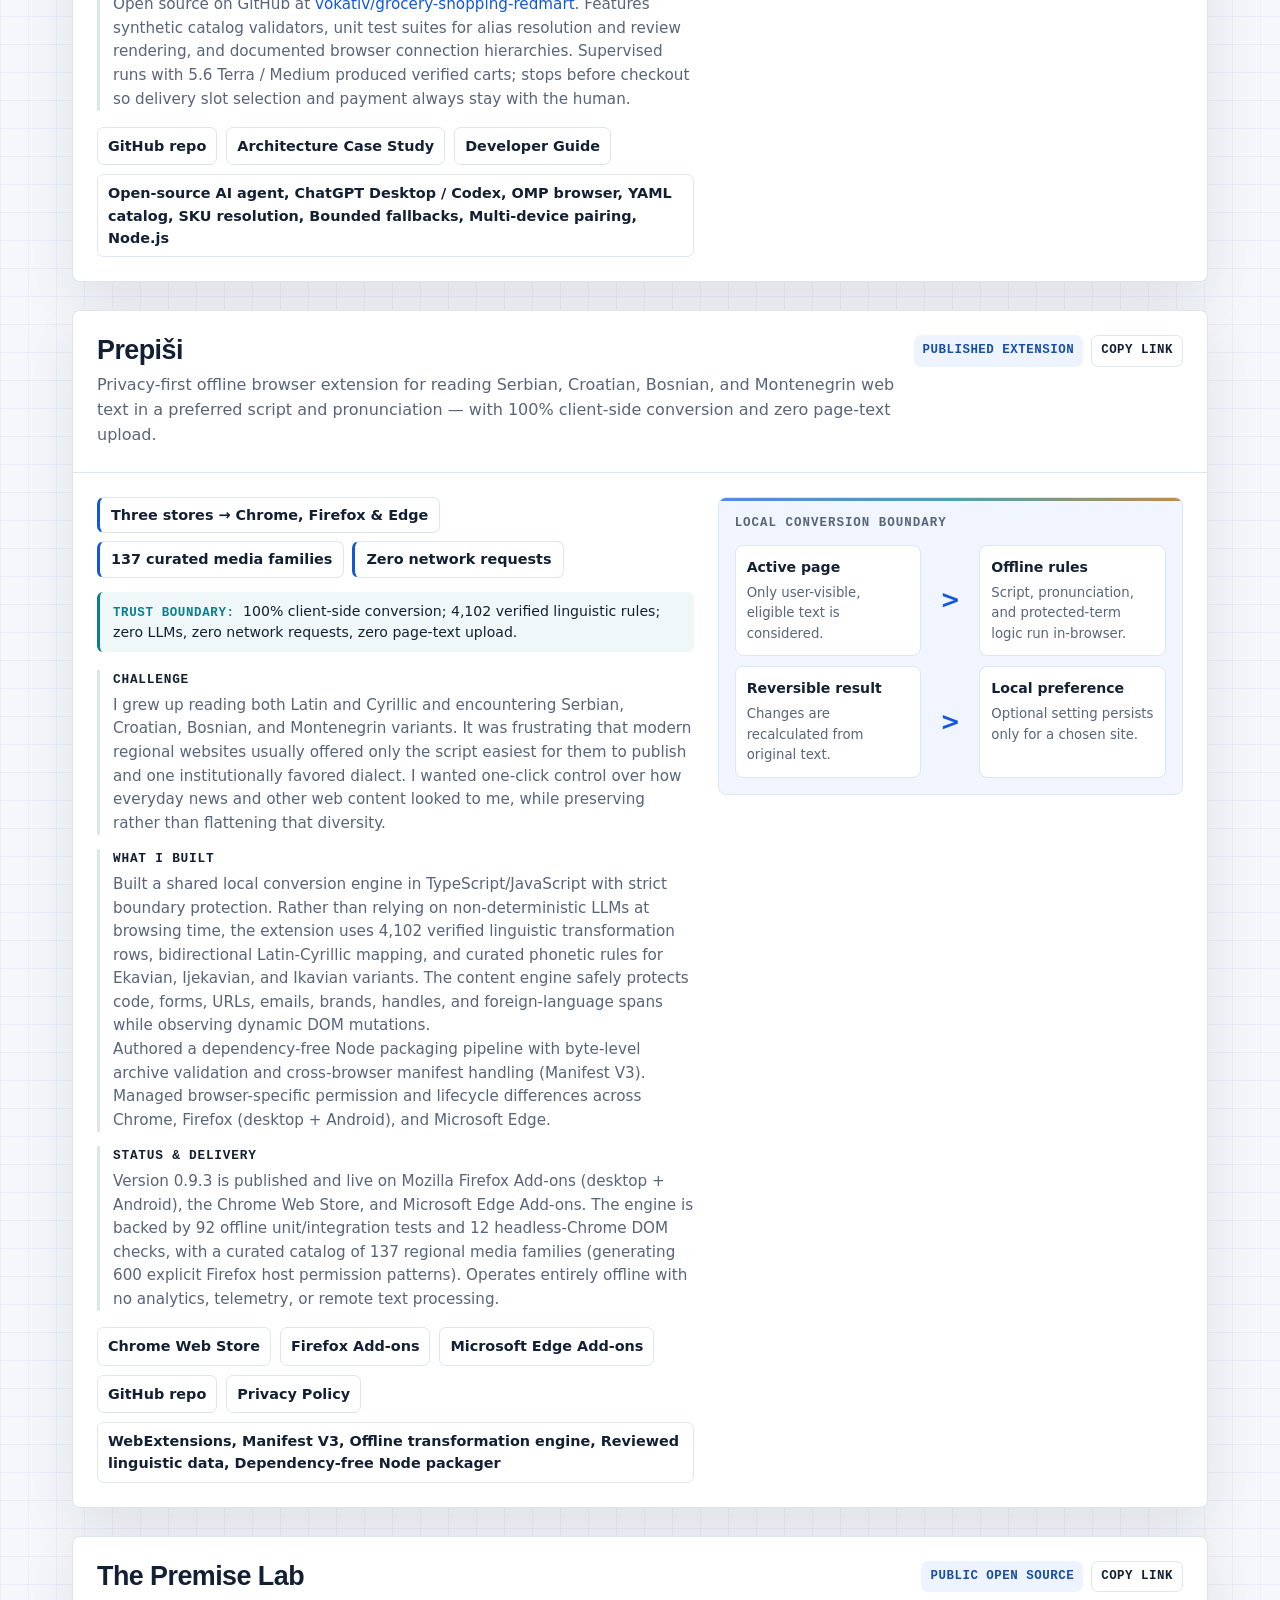
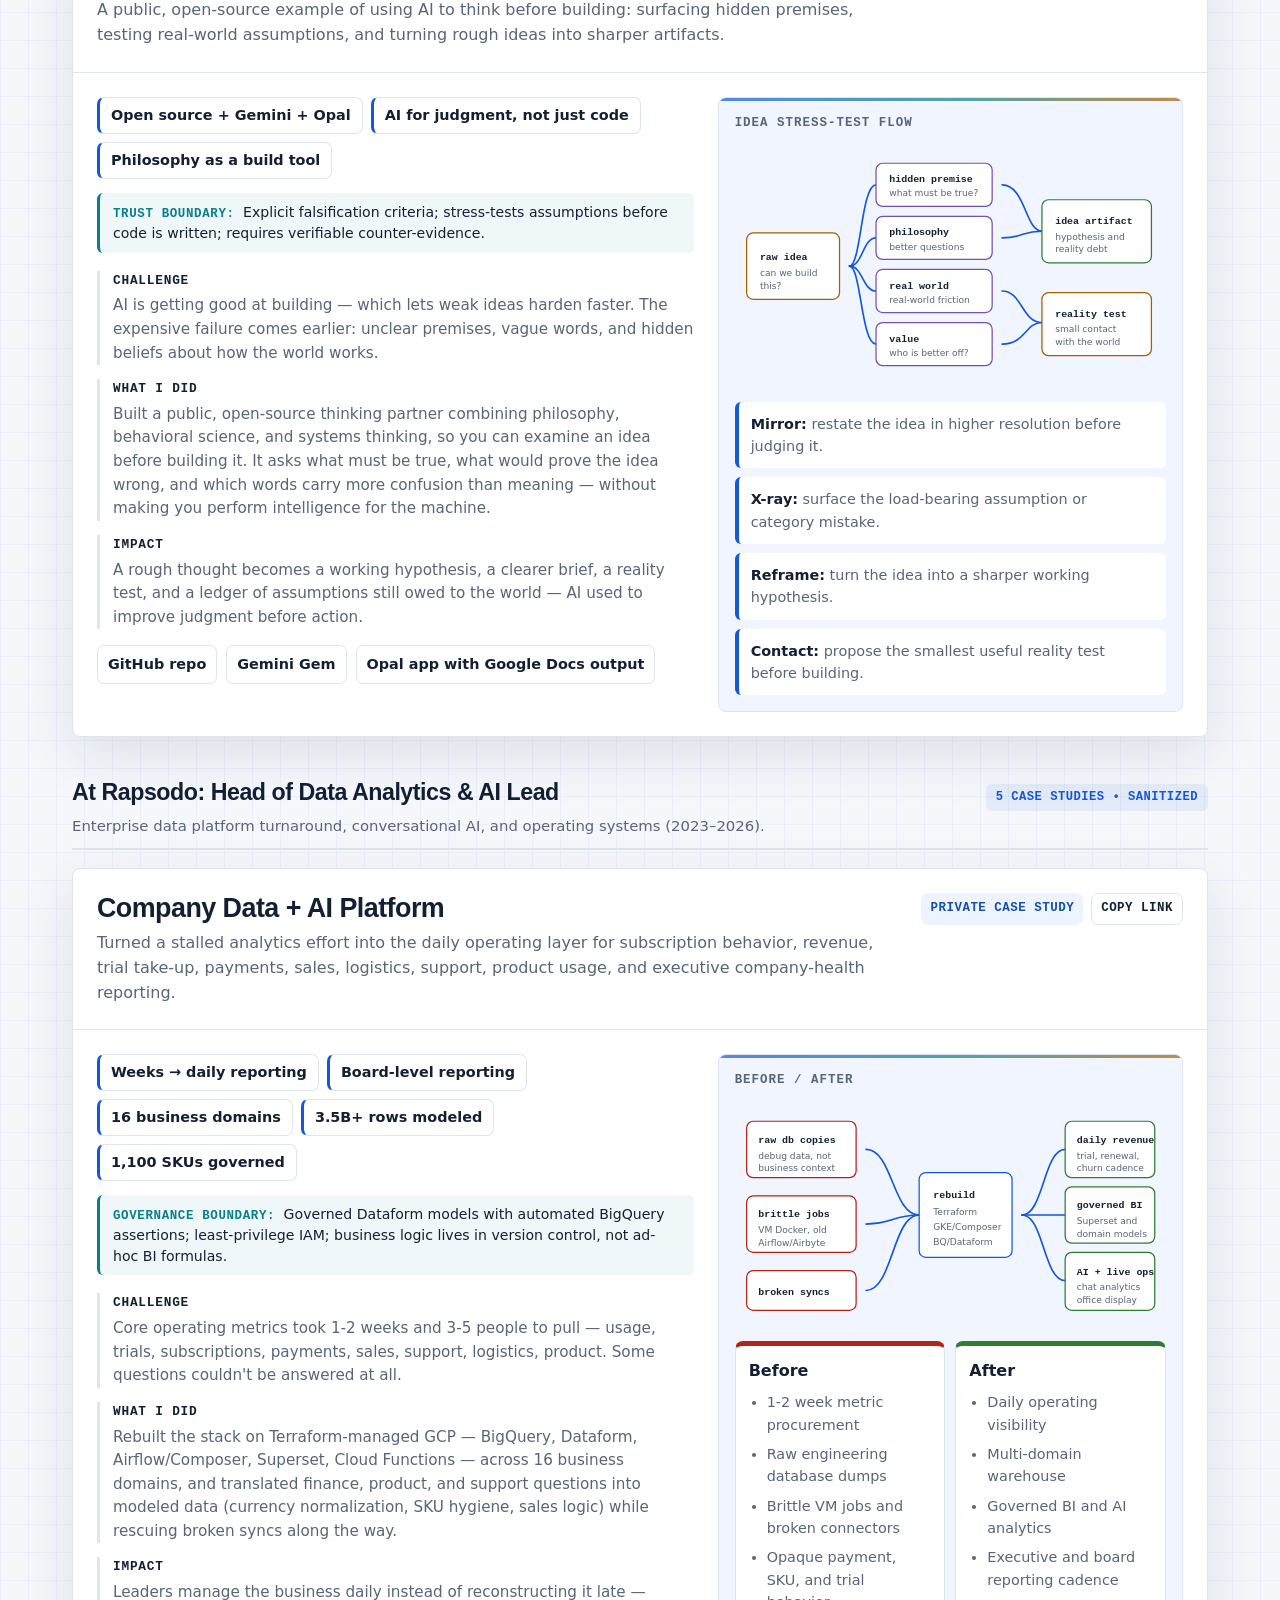
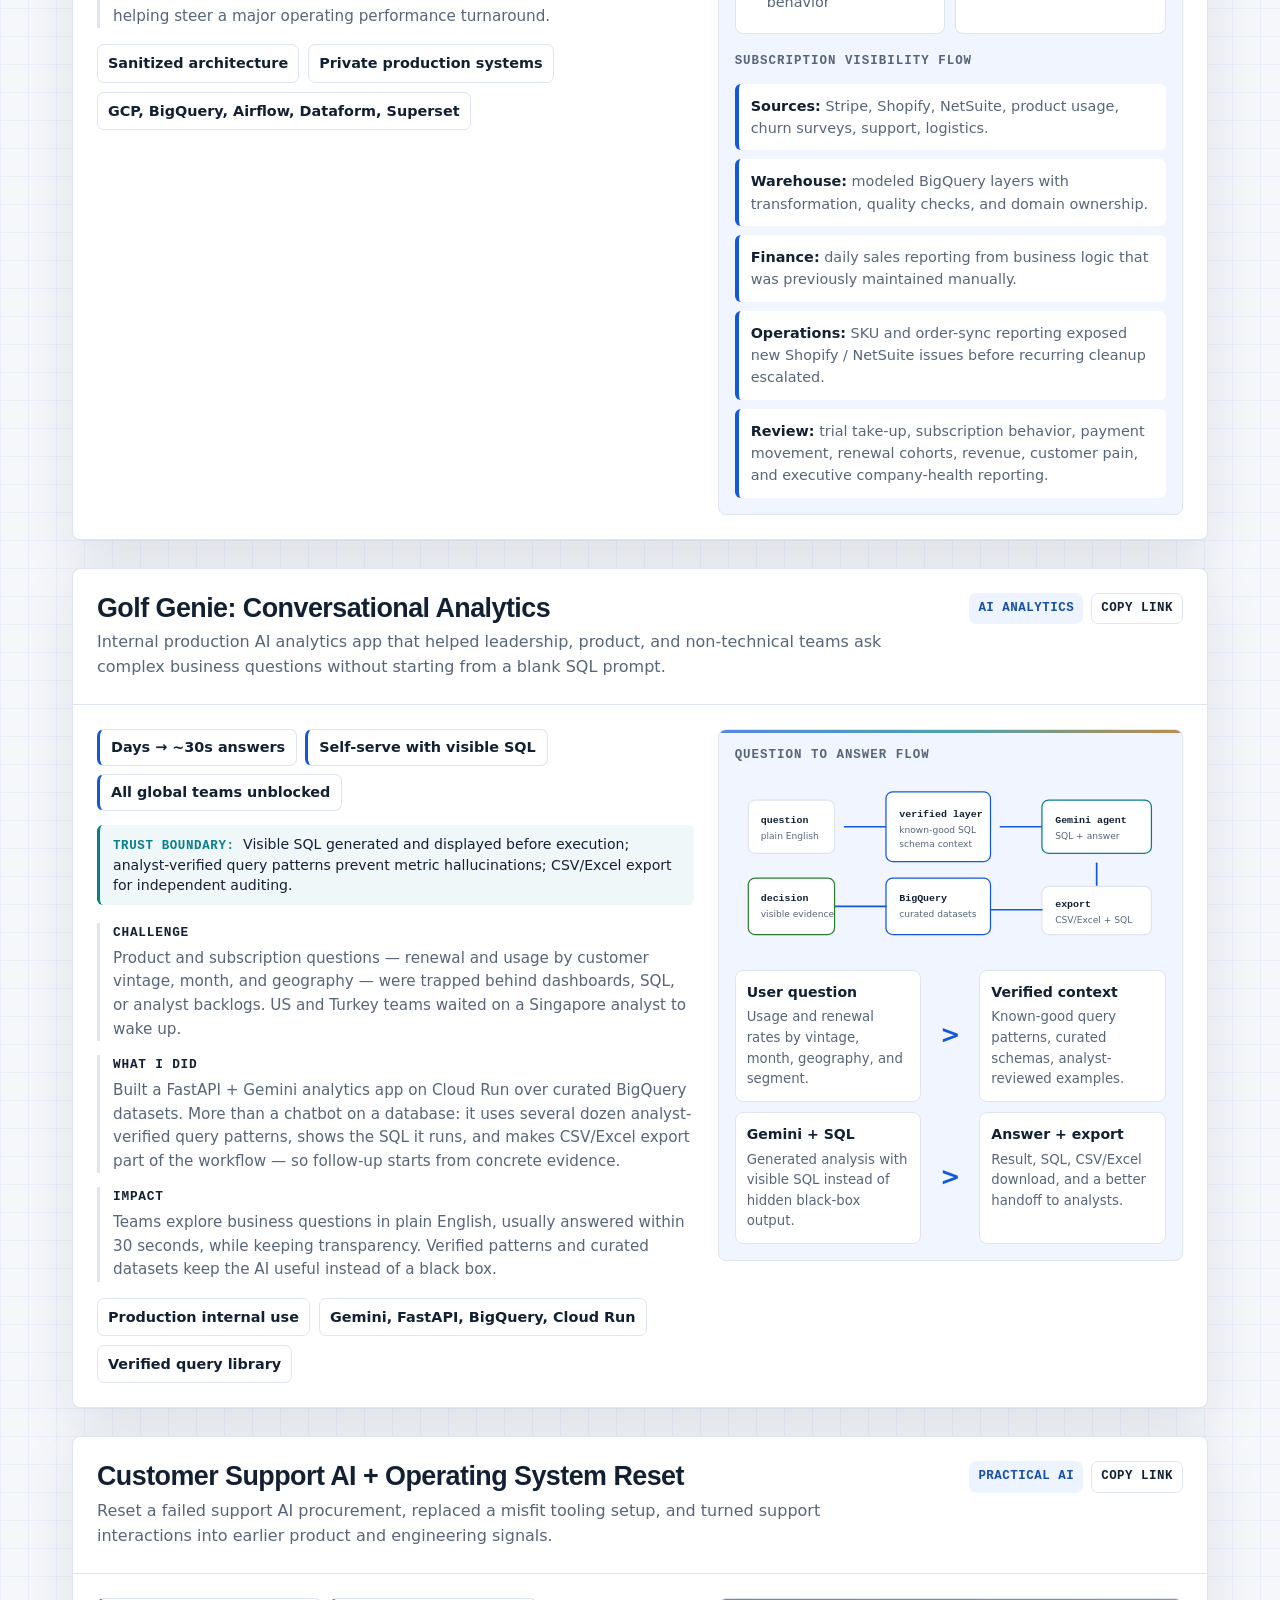
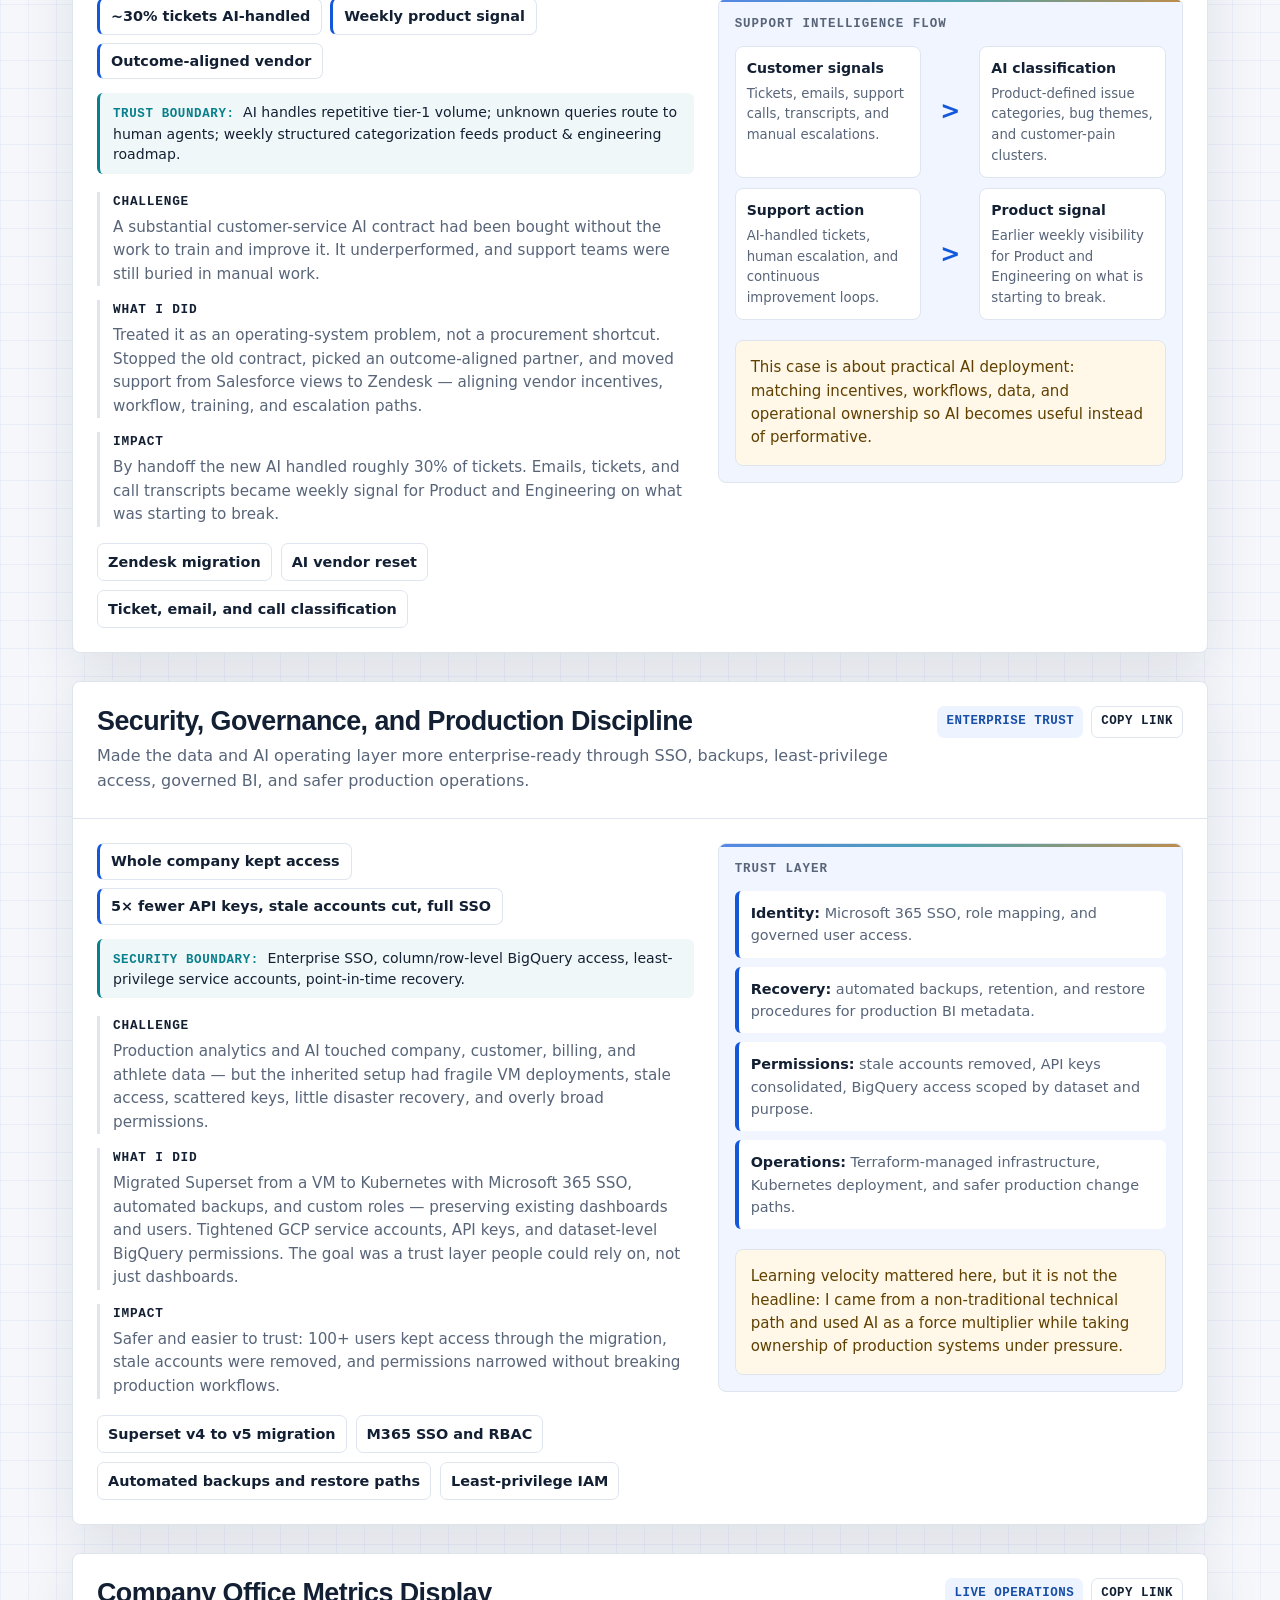
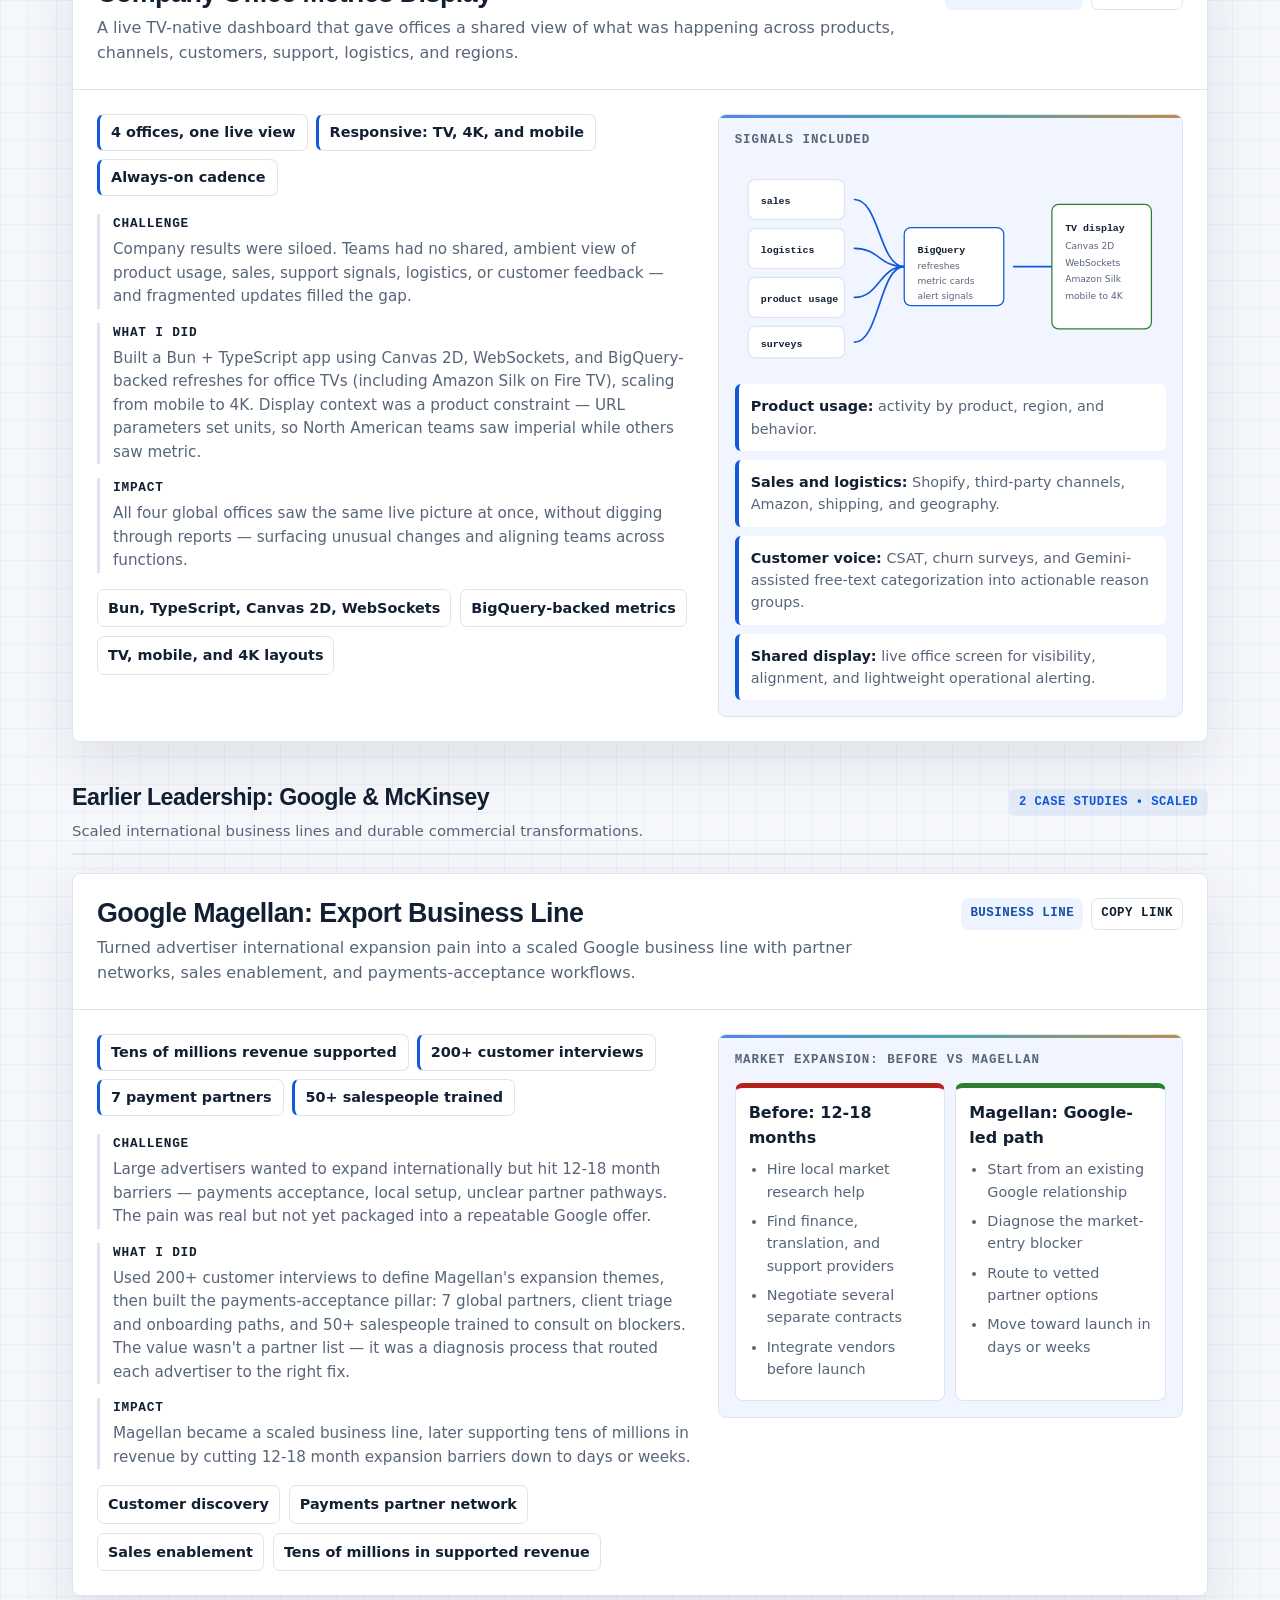
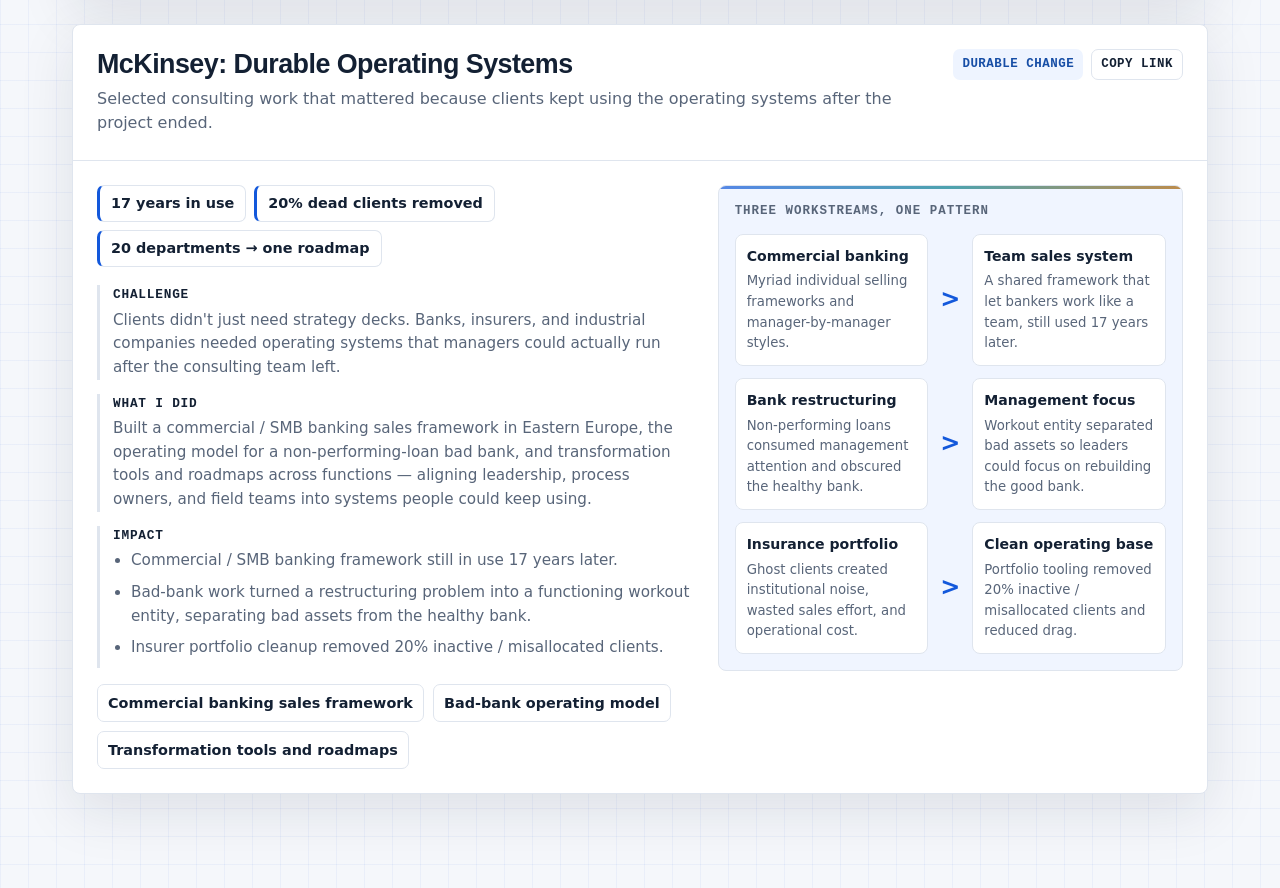
==== commit 5fecf233: "Update project artifacts and improve mobile portfolio navigation" ====
--- a/artifacts.html
+++ b/artifacts.html
@@ -4,10 +4,10 @@
     <meta charset="UTF-8">
     <meta name="viewport" content="width=device-width, initial-scale=1.0">
     <title>Nemanja Grujičić - Selected Work</title>
-    <meta name="description" content="Selected work and case studies for Nemanja Grujičić, covering private data and AI platform work, conversational analytics, live operating metrics, civic technology, a production AI family organizer, and a privacy-first language-conversion extension.">
-    <meta name="keywords" content="AI case studies, data platform case study, conversational analytics, Gemini analytics, BigQuery, GCP, Airflow, Dataform, Superset, Cloud Run, civic technology, privacy by architecture, Korak do glasa, AI family organizer, Adiufant, local-first mobile app, browser extension, Prepiši, Latin Cyrillic conversion, Ekavian Ijekavian conversion, linguistic data, product operations, technical product leadership">
+    <meta name="description" content="Selected work and case studies for Nemanja Grujičić, covering private data and AI platform work, conversational analytics, operating metrics, civic technology, a production AI family organizer, and an open-source constrained AI grocery assistant.">
+    <meta name="keywords" content="AI case studies, data platform case study, conversational analytics, Gemini analytics, BigQuery, GCP, Airflow, Dataform, Superset, Cloud Run, civic technology, privacy by architecture, Korak do glasa, AI family organizer, Adiufant, local-first mobile app, browser extension, Prepiši, RedMart grocery assistant, constrained AI agents, product operations, technical product leadership">
     <meta property="og:title" content="Nemanja Grujičić - Selected Work">
-    <meta property="og:description" content="Selected public projects and sanitized private-platform case studies behind the CV.">
+    <meta property="og:description" content="Selected public projects, open-source AI agent workflows, and sanitized private-platform case studies behind the CV.">
     <meta property="og:type" content="website">
     <meta property="og:url" content="https://vokativ.github.io/nemanja-selected-work/artifacts.html">
     <link rel="canonical" href="https://vokativ.github.io/nemanja-selected-work/artifacts.html">
@@ -17,7 +17,7 @@
         "@type": "CollectionPage",
         "name": "Nemanja Grujičić - Selected Work",
         "url": "https://vokativ.github.io/nemanja-selected-work/artifacts.html",
-        "description": "Selected public projects and sanitized private-platform case studies covering enterprise data platforms, AI analytics, live operating metrics, open-source agent methods, civic technology, and AI product building.",
+        "description": "Selected public projects, open-source agent workflows, and sanitized private-platform case studies covering enterprise data platforms, AI analytics, operating metrics, civic technology, and AI product building.",
         "creator": {
             "@type": "Person",
             "name": "Nemanja Grujičić",
@@ -47,16 +47,13 @@
         },
         "hasPart": [
             {
-                "@type": "CreativeWork",
-                "name": "Company Data + AI Platform",
-                "description": "Sanitized private-platform case study about turning previously opaque business metrics into daily operating visibility across subscriptions, payments, sales, support, logistics, and product usage.",
-                "keywords": "data platform, AI platform, enterprise analytics, subscription analytics, operating metrics, GCP, BigQuery, Airflow, Dataform, Superset, Cloud Functions"
-            },
-            {
                 "@type": "SoftwareApplication",
-                "name": "Golf Genie",
-                "applicationCategory": "BusinessApplication",
-                "description": "Internal conversational analytics application using Gemini, verified query patterns, BigQuery, visible SQL, and CSV/Excel export to help non-technical users explore business questions."
+                "name": "Korak do glasa",
+                "url": "https://korakdoglasa.org/",
+                "codeRepository": "https://github.com/vokativ/glasanje",
+                "applicationCategory": "GovernmentApplication",
+                "operatingSystem": "All modern browsers",
+                "description": "Open-source civic-tech diaspora voter-registration platform for Serbia's 2026 election cycle. Features client-side document generation with zero server-side applicant PII, an automated source-backed diplomatic mission verification pipeline, and an open post-submission follow-up procedure with machine-readable instructions for external AI agents."
             },
             {
                 "@type": "SoftwareApplication",
@@ -71,29 +68,20 @@
                 }
             },
             {
-                "@type": "CreativeWork",
-                "name": "Customer Support AI + Operating System Reset",
-                "description": "Reset a failed support AI procurement, replaced a misfit tooling setup, and turned support interactions into earlier product and engineering signals."
+                "@type": "SoftwareApplication",
+                "name": "RedMart Grocery Cart Helper",
+                "url": "https://github.com/vokativ/grocery-shopping-redmart",
+                "codeRepository": "https://github.com/vokativ/grocery-shopping-redmart",
+                "applicationCategory": "ProductivityApplication",
+                "description": "Open-source AI agent workflow that turns messy family whiteboard photos, voice notes, or shorthand lists into prepared grocery carts on RedMart / Lazada Singapore using constrained AI, canonical SKU matching, and human-in-the-loop review."
             },
             {
-                "@type": "CreativeWork",
-                "name": "Google Magellan: Export Business Line",
-                "description": "Turned advertiser international expansion pain into a scaled Google business line with partner networks, sales enablement, and payments-acceptance workflows."
-            },
-            {
-                "@type": "CreativeWork",
-                "name": "Security, Governance, and Production Discipline",
-                "description": "Made the data and AI operating layer more enterprise-ready through SSO, backups, least-privilege access, governed BI, and safer production operations."
-            },
-            {
-                "@type": "CreativeWork",
-                "name": "McKinsey: Durable Operating Systems",
-                "description": "Selected consulting work that mattered because clients kept using the operating systems after the project ended."
-            },
-            {
-                "@type": "CreativeWork",
-                "name": "Company Office Metrics Display",
-                "description": "Live office metrics display using BigQuery-backed refreshes, Canvas 2D, WebSockets, and TV-compatible rendering for shared operating visibility."
+                "@type": "SoftwareApplication",
+                "name": "Prepiši",
+                "url": "https://chromewebstore.google.com/detail/prepi%C5%A1i/lgcbhfgbbjdhglmomlgkbeikcngjhikb",
+                "codeRepository": "https://github.com/vokativ/prepisi",
+                "applicationCategory": "UtilitiesApplication",
+                "description": "Privacy-first, offline browser extension published for Chrome, Firefox, and Edge (v0.9.3). Converts Serbian, Croatian, Bosnian, and Montenegrin web text between scripts and reviewed pronunciation variants with 100% client-side conversion and zero page-text upload."
             },
             {
                 "@type": "SoftwareSourceCode",
@@ -103,21 +91,41 @@
                 "description": "Open-source AI-agent method and skill package for stress-testing early ideas before they harden into code, with installer guides and tool-specific distributions."
             },
             {
-                "@type": "SoftwareApplication",
-                "name": "Korak do glasa",
-                "url": "https://korakdoglasa.org/",
-                "codeRepository": "https://github.com/vokativ/glasanje",
-                "applicationCategory": "GovernmentApplication",
-                "operatingSystem": "All modern browsers",
-                "description": "Open-source civic-tech diaspora voter-registration platform for Serbia's 2026 election cycle. Features client-side document generation with zero server-side applicant PII and an automated source-backed diplomatic mission verification pipeline."
+                "@type": "CreativeWork",
+                "name": "Company Data + AI Platform",
+                "description": "Sanitized private-platform case study about turning previously opaque business metrics into daily operating visibility across subscriptions, payments, sales, support, logistics, and product usage.",
+                "keywords": "data platform, AI platform, enterprise analytics, subscription analytics, operating metrics, GCP, BigQuery, Airflow, Dataform, Superset, Cloud Functions"
             },
             {
                 "@type": "SoftwareApplication",
-                "name": "Prepiši",
-                "url": "https://chromewebstore.google.com/detail/prepi%C5%A1i/lgcbhfgbbjdhglmomlgkbeikcngjhikb",
-                "codeRepository": "https://github.com/vokativ/prepisi",
-                "applicationCategory": "UtilitiesApplication",
-                "description": "Privacy-first, offline browser extension published for Chrome, Firefox, and Edge (v0.9.3). Converts Serbian, Croatian, Bosnian, and Montenegrin web text between scripts and reviewed pronunciation variants with 100% client-side conversion and zero page-text upload."
+                "name": "Golf Genie",
+                "applicationCategory": "BusinessApplication",
+                "description": "Internal conversational analytics application using Gemini, verified query patterns, BigQuery, visible SQL, and CSV/Excel export to help non-technical users explore business questions."
+            },
+            {
+                "@type": "CreativeWork",
+                "name": "Customer Support AI + Operating System Reset",
+                "description": "Reset a failed support AI procurement, replaced a misfit tooling setup, and turned support interactions into earlier product and engineering signals."
+            },
+            {
+                "@type": "CreativeWork",
+                "name": "Security, Governance, and Production Discipline",
+                "description": "Made the data and AI operating layer more enterprise-ready through SSO, backups, least-privilege access, governed BI, and safer production operations."
+            },
+            {
+                "@type": "CreativeWork",
+                "name": "Company Office Metrics Display",
+                "description": "Live office metrics display using BigQuery-backed refreshes, Canvas 2D, WebSockets, and TV-compatible rendering for shared operating visibility."
+            },
+            {
+                "@type": "CreativeWork",
+                "name": "Google Magellan: Export Business Line",
+                "description": "Turned advertiser international expansion pain into a scaled Google business line with partner networks, sales enablement, and payments-acceptance workflows."
+            },
+            {
+                "@type": "CreativeWork",
+                "name": "McKinsey: Durable Operating Systems",
+                "description": "Selected consulting work that mattered because clients kept using the operating systems after the project ended."
             }
         ],
         "mainEntityOfPage": {
@@ -179,48 +187,64 @@
 
         .hero {
             display: grid;
-            grid-template-columns: minmax(0, 1.2fr) minmax(280px, 0.8fr);
+            grid-template-columns: minmax(0, 1.25fr) minmax(280px, 0.75fr);
             gap: 28px;
             align-items: end;
-            padding: 38px 0 34px;
+            padding: 34px 0 28px;
         }
 
         .hero > div {
             min-width: 0;
         }
 
+        .hero-name {
+            margin: 0 0 4px;
+            font-size: 1.22rem;
+            font-weight: 800;
+            letter-spacing: -0.015em;
+            color: var(--ink);
+        }
+
+        .hero-role {
+            margin: 0 0 16px;
+            color: var(--muted);
+            font-size: 0.94rem;
+            font-weight: 550;
+        }
+
         .eyebrow {
-            margin: 0 0 12px;
+            margin: 0 0 10px;
             color: var(--blue);
-            font-size: 0.82rem;
+            font-size: 0.8rem;
             font-weight: 800;
             letter-spacing: 0.08em;
             text-transform: uppercase;
-            font-family: "SF Mono", "Roboto Mono", "Cascadia Code", "Menlo", monospace;
+            font-family: ui-monospace, "SF Mono", "Cascadia Code", "Roboto Mono", "Menlo", monospace;
         }
 
         h1 {
             margin: 0;
-            max-width: 850px;
-            font-size: 4.25rem;
-            line-height: 1.03;
-            letter-spacing: 0;
-            font-family: "SF Mono", "Roboto Mono", "Cascadia Code", "Menlo", monospace;
+            max-width: 880px;
+            font-size: 3.35rem;
+            line-height: 1.08;
+            letter-spacing: -0.03em;
+            font-family: "Aptos", "Inter", -apple-system, BlinkMacSystemFont, "Segoe UI", sans-serif;
             font-weight: 760;
             overflow-wrap: anywhere;
         }
 
         .lead {
-            margin: 20px 0 0;
+            margin: 18px 0 0;
             max-width: 760px;
             color: var(--muted);
-            font-size: 1.12rem;
+            font-size: 1.08rem;
+            line-height: 1.58;
         }
 
         .contact {
             display: flex;
             flex-wrap: wrap;
-            gap: 10px;
+            gap: 8px;
             justify-content: flex-start;
         }
 
@@ -229,20 +253,144 @@
             display: inline-flex;
             align-items: center;
             min-height: 36px;
-            padding: 7px 11px;
+            padding: 6px 11px;
             border: 1px solid var(--line);
             border-radius: 8px;
             background: var(--panel);
             color: var(--ink);
-            font-size: 0.9rem;
+            font-size: 0.88rem;
             font-weight: 650;
-            box-shadow: var(--shadow);
-        }
-
-        .section-title {
-            margin: 28px 0 14px;
+            box-shadow: 0 2px 6px rgba(19, 32, 51, 0.04);
+        }
+
+        /* Sticky Category Navigation Bar */
+        .sticky-nav {
+            position: sticky;
+            top: 0;
+            z-index: 100;
+            margin: 0 -22px 28px;
+            padding: 10px 22px;
+            background: rgba(245, 247, 251, 0.94);
+            backdrop-filter: blur(12px);
+            -webkit-backdrop-filter: blur(12px);
+            border-bottom: 1px solid var(--line);
+            transition: background-color 180ms ease, border-color 180ms ease;
+        }
+
+        .sticky-nav-inner {
+            max-width: 1180px;
+            margin: 0 auto;
+            display: flex;
+            align-items: center;
+            gap: 10px;
+            overflow-x: auto;
+            scrollbar-width: none;
+            -webkit-overflow-scrolling: touch;
+        }
+
+        .sticky-nav-inner::-webkit-scrollbar {
+            display: none;
+        }
+
+        .nav-pill {
+            display: inline-flex;
+            align-items: center;
+            gap: 8px;
+            padding: 7px 14px;
+            border: 1px solid var(--line);
+            border-radius: 999px;
+            background: var(--panel);
+            color: var(--muted);
+            font-size: 0.86rem;
+            font-weight: 650;
+            white-space: nowrap;
+            text-decoration: none;
+            box-shadow: 0 1px 3px rgba(19, 32, 51, 0.05);
+            transition: all 160ms ease;
+        }
+
+        .nav-pill:hover {
+            border-color: var(--blue);
+            color: var(--ink);
+            text-decoration: none;
+            transform: translateY(-1px);
+        }
+
+        .nav-pill.is-active {
+            background: var(--blue);
+            color: #ffffff;
+            border-color: var(--blue);
+            box-shadow: 0 2px 8px rgba(19, 88, 219, 0.28);
+        }
+
+        .nav-pill .pill-count {
+            display: inline-flex;
+            align-items: center;
+            justify-content: center;
+            min-width: 18px;
+            height: 18px;
+            padding: 0 5px;
+            border-radius: 999px;
+            background: rgba(19, 32, 51, 0.08);
+            color: var(--ink);
+            font-size: 0.72rem;
+            font-family: ui-monospace, "SF Mono", monospace;
+            font-weight: 700;
+        }
+
+        .nav-pill.is-active .pill-count {
+            background: rgba(255, 255, 255, 0.25);
+            color: #ffffff;
+        }
+
+        .artifact-group {
+            margin-bottom: 38px;
+            scroll-margin-top: 60px;
+        }
+
+        .group-header {
+            display: flex;
+            align-items: baseline;
+            justify-content: space-between;
+            flex-wrap: wrap;
+            gap: 10px;
+            margin: 32px 0 18px;
+            padding-bottom: 10px;
+            border-bottom: 2px solid var(--line);
+        }
+
+        .group-header-text {
+            min-width: 0;
+        }
+
+        .group-title {
+            margin: 0 0 4px;
             font-size: 1.45rem;
-            font-family: "SF Mono", "Roboto Mono", "Cascadia Code", "Menlo", monospace;
+            font-weight: 750;
+            letter-spacing: -0.02em;
+            color: var(--ink);
+            font-family: "Aptos", "Inter", -apple-system, BlinkMacSystemFont, "Segoe UI", sans-serif;
+        }
+
+        .group-desc {
+            margin: 0;
+            color: var(--muted);
+            font-size: 0.93rem;
+        }
+
+        .group-badge {
+            display: inline-flex;
+            align-items: center;
+            padding: 4px 10px;
+            border-radius: 6px;
+            background: rgba(19, 88, 219, 0.08);
+            color: var(--blue);
+            font-size: 0.76rem;
+            font-weight: 750;
+            letter-spacing: 0.04em;
+            text-transform: uppercase;
+            font-family: ui-monospace, "SF Mono", monospace;
+            white-space: nowrap;
         }
 
         .artifact {
@@ -252,7 +400,7 @@
             background: var(--panel);
             box-shadow: var(--shadow);
             overflow: hidden;
-            scroll-margin-top: 18px;
+            scroll-margin-top: 68px;
             transition: border-color 180ms ease, box-shadow 180ms ease, transform 180ms ease;
         }
 
@@ -288,10 +436,12 @@
         }
 
         .artifact h2 {
-            margin: 0 0 8px;
-            font-size: 1.85rem;
-            line-height: 1.15;
-            font-family: "SF Mono", "Roboto Mono", "Cascadia Code", "Menlo", monospace;
+            margin: 0 0 6px;
+            font-size: 1.68rem;
+            line-height: 1.18;
+            letter-spacing: -0.02em;
+            font-family: "Aptos", "Inter", -apple-system, BlinkMacSystemFont, "Segoe UI", sans-serif;
+            font-weight: 720;
             overflow-wrap: anywhere;
         }
 
@@ -315,7 +465,7 @@
             font-weight: 800;
             letter-spacing: 0.04em;
             text-transform: uppercase;
-            font-family: "SF Mono", "Roboto Mono", "Cascadia Code", "Menlo", monospace;
+            font-family: ui-monospace, "SF Mono", "Cascadia Code", "Roboto Mono", "Menlo", monospace;
         }
 
         .copy-link {
@@ -332,7 +482,7 @@
             font-weight: 800;
             letter-spacing: 0.04em;
             text-transform: uppercase;
-            font-family: "SF Mono", "Roboto Mono", "Cascadia Code", "Menlo", monospace;
+            font-family: ui-monospace, "SF Mono", "Cascadia Code", "Roboto Mono", "Menlo", monospace;
         }
 
         .copy-link:hover {
@@ -340,14 +490,6 @@
             text-decoration: none;
         }
 
-        /*
-         * Layout model:
-         * - Desktop (> 900px): two columns, everything shown, no toggle.
-         * - Mobile (<= 900px): single column. By default only the essentials show
-         *   (chips, Challenge, Impact, the primary diagram). Anything tagged
-         *   .block-extra / .visual-extra is hidden until the card gets .is-open
-         *   via the "Show full case" toggle.
-         */
         .artifact-body {
             display: grid;
             grid-template-columns: minmax(0, 1fr) minmax(300px, 0.78fr);
@@ -393,8 +535,28 @@
 
         .chip b {
             color: var(--ink);
-            font-weight: 800;
-            font-family: "SF Mono", "Roboto Mono", "Cascadia Code", "Menlo", monospace;
+            font-weight: 750;
+        }
+
+        .trust-boundary {
+            margin-top: 14px;
+            padding: 9px 13px;
+            border-left: 3px solid var(--teal);
+            border-radius: 6px;
+            background: rgba(8, 127, 140, 0.06);
+            color: var(--ink);
+            font-size: 0.88rem;
+            line-height: 1.46;
+        }
+
+        .trust-boundary strong {
+            display: inline-block;
+            margin-right: 4px;
+            color: var(--teal);
+            font-size: 0.78rem;
+            letter-spacing: 0.05em;
+            text-transform: uppercase;
+            font-family: ui-monospace, "SF Mono", "Cascadia Code", "Roboto Mono", "Menlo", monospace;
         }
 
         .prose {
@@ -415,7 +577,7 @@
             font-size: 0.8rem;
             letter-spacing: 0.06em;
             text-transform: uppercase;
-            font-family: "SF Mono", "Roboto Mono", "Cascadia Code", "Menlo", monospace;
+            font-family: ui-monospace, "SF Mono", "Cascadia Code", "Roboto Mono", "Menlo", monospace;
         }
 
         .detail-block p {
@@ -437,7 +599,7 @@
             color: var(--blue);
             font-size: 0.92rem;
             font-weight: 750;
-            font-family: "SF Mono", "Roboto Mono", "Cascadia Code", "Menlo", monospace;
+            font-family: "Aptos", "Inter", -apple-system, BlinkMacSystemFont, "Segoe UI", sans-serif;
             cursor: pointer;
         }
 
@@ -503,9 +665,11 @@
             color: var(--muted);
             font-size: 0.78rem;
             font-weight: 800;
-            letter-spacing: 0.06em;
+            letter-spacing: 0.08em;
             text-transform: uppercase;
-        }
+            font-family: ui-monospace, "SF Mono", "Cascadia Code", "Roboto Mono", "Menlo", monospace;
+        }
+
         .visual-img {
             width: 100%;
             height: auto;
@@ -801,6 +965,7 @@
             }
         }
 
+
         @media (max-width: 900px) {
             .hero,
             .artifact-header {
@@ -808,20 +973,20 @@
             }
 
             h1 {
-                font-size: 3rem;
+                font-size: 2.5rem;
             }
 
             .artifact-body {
                 display: flex;
                 flex-direction: column;
-                gap: 16px;
+                gap: 14px;
             }
 
             .col-main {
                 order: 1;
                 display: flex;
                 flex-direction: column;
-                gap: 16px;
+                gap: 12px;
             }
 
             .artifact-body > .visual {
@@ -833,38 +998,44 @@
                 display: flex;
             }
 
-            /* Mobile compact default: hide the "extra" until the card is opened. */
-            .artifact:not(.is-open) .block-extra,
-            .artifact:not(.is-open) .visual-extra {
+            /* Mobile compact default: hide deep case content until opened */
+            .artifact:not(.is-open) .prose,
+            .artifact:not(.is-open) .visual,
+            .artifact:not(.is-open) .proof-links {
                 display: none;
             }
 
-            /* Collapsed mobile card shows <= 3 chips; the rest reveal when that card opens. */
-            .artifact:not(.is-open) .chip-extra {
-                display: none;
-            }
-
-            /* Smooth the reveal as the extras switch from display:none to shown. */
+            /* Reveal all sections smoothly when opened */
+            .artifact.is-open .prose {
+                display: grid;
+                animation: reveal-extra 280ms ease both;
+            }
+
+            .artifact.is-open .visual {
+                display: block;
+                animation: reveal-extra 280ms ease both;
+            }
+
+            .artifact.is-open .proof-links {
+                display: flex;
+                animation: reveal-extra 280ms ease both;
+            }
+
             .artifact.is-open .block-extra,
             .artifact.is-open .visual-extra,
             .artifact.is-open .chip-extra {
-                animation: reveal-extra 280ms ease both;
-            }
-
-            /* While collapsing, the card keeps .is-open (so extras stay rendered) and
-               plays the exit animation; JS drops both classes when it finishes. */
-            .artifact.is-closing .block-extra,
-            .artifact.is-closing .visual-extra,
-            .artifact.is-closing .chip-extra {
+                display: block;
+            }
+
+            /* Exit animations during collapse */
+            .artifact.is-closing .prose,
+            .artifact.is-closing .visual,
+            .artifact.is-closing .proof-links {
                 animation: collapse-extra 240ms ease both;
             }
 
             .case-toggle {
                 transition: background-color 160ms ease;
-            }
-
-            .prose {
-                margin-top: 0;
             }
 
             .artifact-actions {
@@ -886,71 +1057,98 @@
             }
         }
 
+        @media (max-width: 680px) {
+            .sticky-nav {
+                margin: 0 -16px 20px;
+                padding: 8px 16px;
+            }
+
+            .impact-chips {
+                display: flex;
+                flex-wrap: wrap;
+                gap: 5px 6px;
+            }
+
+            .chip {
+                padding: 3px 8px;
+                font-size: 0.78rem;
+                line-height: 1.35;
+                border-left-width: 2px;
+                border-radius: 5px;
+            }
+
+            .artifact-header {
+                padding: 18px 18px 14px;
+            }
+
+            .artifact-body {
+                padding: 14px 18px 18px;
+            }
+
+            .group-header {
+                flex-direction: column;
+                align-items: flex-start;
+                gap: 6px;
+            }
+        }
         @media (max-width: 560px) {
             .page {
-                padding: 24px 14px 48px;
+                padding: 20px 14px 48px;
+            }
+
+            .sticky-nav {
+                margin: 0 -14px 18px;
+                padding: 8px 14px;
+            }
+
+            .hero-name {
+                font-size: 1.05rem;
+            }
+
+            .hero-role {
+                font-size: 0.88rem;
+                margin-bottom: 12px;
             }
 
             h1 {
-                font-size: 2rem;
-                line-height: 1.12;
-                word-break: break-word;
+                font-size: 1.85rem;
+                line-height: 1.15;
             }
 
             .lead {
-                font-size: 1rem;
+                font-size: 0.98rem;
+                margin-top: 14px;
             }
 
             .artifact h2 {
-                font-size: 1.35rem;
-                word-break: break-word;
-            }
-
-            .artifact-summary,
-            .detail-block p,
-            .chip,
-            .metric span,
-            .flow-card span,
-            .pipeline-step,
-            .state li {
-                overflow-wrap: anywhere;
+                font-size: 1.32rem;
+                line-height: 1.25;
             }
 
             .contact {
-                display: grid;
-                grid-template-columns: repeat(2, minmax(0, 1fr));
-            }
-
-            .contact a,
-            .contact span,
-            .tag,
-            .copy-link,
-            .proof-links a,
-            .proof-links span {
-                white-space: normal;
+                display: flex;
+                flex-wrap: wrap;
+                gap: 6px;
             }
 
             .contact a,
             .contact span {
-                justify-content: center;
-                text-align: center;
+                min-height: 32px;
+                padding: 5px 9px;
+                font-size: 0.82rem;
             }
 
             .artifact-header,
             .artifact-body {
-                padding: 18px;
-            }
-
-            .diagram {
-                overflow: hidden;
+                padding: 16px;
             }
 
             .hero {
-                padding: 26px 0 24px;
+                padding: 18px 0 20px;
             }
 
             .artifact {
-                margin: 14px 0 22px;
+                margin: 12px 0 18px;
             }
 
             .visual,
@@ -1014,6 +1212,45 @@
                 background: #241c10;
                 color: #f7d89b;
             }
+
+            .sticky-nav {
+                background: rgba(13, 17, 23, 0.94);
+            }
+
+            .nav-pill {
+                background: var(--panel);
+                color: var(--muted);
+            }
+
+            .nav-pill:hover {
+                color: var(--ink);
+            }
+
+            .nav-pill.is-active {
+                background: var(--blue);
+                color: #0d1117;
+                border-color: var(--blue);
+            }
+
+            .nav-pill .pill-count {
+                background: rgba(255, 255, 255, 0.12);
+                color: var(--ink);
+            }
+
+            .nav-pill.is-active .pill-count {
+                background: rgba(0, 0, 0, 0.22);
+                color: #0d1117;
+            }
+
+            .trust-boundary {
+                background: rgba(71, 201, 216, 0.08);
+                border-left-color: var(--teal);
+            }
+
+            .group-badge {
+                background: rgba(122, 167, 255, 0.12);
+                color: var(--blue);
+            }
         }
     </style>
 </head>
@@ -1021,232 +1258,119 @@
     <main class="page">
         <section class="hero">
             <div>
+                <p class="hero-name">Nemanja Grujičić</p>
+                <p class="hero-role">Applied AI Product &amp; Research Lead &bull; ex Google &amp; McKinsey &bull; INSEAD MBA</p>
                 <p class="eyebrow">Selected work</p>
-                <h1>AI, data, and product systems built from ambiguity into operating leverage.</h1>
-                <p class="lead">A skim-first set of case studies behind the CV: proof that the same pattern repeats across roles - diagnosing hidden operating constraints, redesigning workflows &amp; partner models, and using technology to create measurable business impact.</p>
+                <h1>I lead data &amp; AI teams &mdash; and I still build and ship the systems myself.</h1>
+                <p class="lead">Selected public products, open-source agent workflows, and sanitized private platform case studies behind the CV. Built around a consistent pattern: diagnosing operating constraints, setting strict trust boundaries, and shipping dependable systems into real use.</p>
             </div>
             <nav class="contact" aria-label="Profile links">
                 <a href="index.html">CV</a>
                 <a href="https://www.linkedin.com/in/grujicicnemanja/">LinkedIn</a>
                 <a href="https://github.com/vokativ/">GitHub</a>
                 <span>Singapore / Remote</span>
-                <span>Updated Sep 2026</span>
+                <span>Updated Oct 2026</span>
             </nav>
         </section>
 
-        <h2 class="section-title">Selected Work</h2>
-
-        <article class="artifact" id="company-platform">
+        <!-- Sticky Section Navigation -->
+        <nav class="sticky-nav" aria-label="Selected work categories">
+            <div class="sticky-nav-inner">
+                <a href="#group-built" class="nav-pill is-active">
+                    <span class="pill-title">Built &amp; Shipped</span>
+                    <span class="pill-count">5</span>
+                </a>
+                <a href="#group-rapsodo" class="nav-pill">
+                    <span class="pill-title">Rapsodo Data &amp; AI</span>
+                    <span class="pill-count">5</span>
+                </a>
+                <a href="#group-earlier" class="nav-pill">
+                    <span class="pill-title">Google &amp; McKinsey</span>
+                    <span class="pill-count">2</span>
+                </a>
+            </div>
+        </nav>
+
+        <!-- Group 1: Built & Shipped Myself (Public & Verifiable) -->
+        <section class="artifact-group" id="group-built">
+            <div class="group-header">
+                <div class="group-header-text">
+                    <h2 class="group-title">Built &amp; Shipped Myself</h2>
+                    <p class="group-desc">Public products and open-source agent systems live in production with verifiable trust boundaries.</p>
+                </div>
+                <span class="group-badge">5 Projects &bull; Public</span>
+            </div>
+
+        <article class="artifact" id="hocudaglasam">
             <header class="artifact-header">
                 <div>
-                    <h2>Company Data + AI Platform</h2>
-                    <p class="artifact-summary">Turned a stalled analytics effort into the daily operating layer for subscription behavior, revenue, trial take-up, payments, sales, logistics, support, product usage, and executive company-health reporting.</p>
+                    <h2>Korak do glasa</h2>
+                    <p class="artifact-summary">Civic-tech diaspora voter-registration platform for Serbia's 2026 election cycle &mdash; combining client-side zero-PII registration PDF generation with a public follow-up procedure and machine-readable instructions for external AI agents.</p>
                 </div>
                 <div class="artifact-actions">
-                    <span class="tag">Private case study</span>
-                    <a class="copy-link" href="#company-platform" data-copy-link aria-label="Copy link to Company Data + AI Platform">Copy link</a>
+                    <span class="tag">Live Civic Tech</span>
+                    <a class="copy-link" href="#hocudaglasam" data-copy-link aria-label="Copy link to Korak do glasa">Copy link</a>
                 </div>
             </header>
             <div class="artifact-body">
                 <div class="col-main">
-                <div class="impact-chips" aria-label="Company platform impact highlights">
-                    <span class="chip"><b>Weeks &rarr; daily</b> reporting</span>
-                    <span class="chip"><b>Board-level</b> reporting</span>
-                    <span class="chip"><b>16</b> business domains</span>
-                    <span class="chip chip-extra"><b>3.5B+</b> rows modeled</span>
-                    <span class="chip chip-extra"><b>1,100</b> SKUs governed</span>
-                </div>
-                <div class="prose">
+                    <div class="impact-chips" aria-label="Korak do glasa impact highlights">
+                        <span class="chip"><b>2026 election</b> refresh</span>
+                        <span class="chip"><b>16 canonical</b> templates</span>
+                        <span class="chip"><b>Zero server-side</b> PII</span>
+                    </div>
+                    <div class="trust-boundary">
+                        <strong>Trust boundary:</strong> Zero server-side case data. Opening agent.md provides no email access; no drafting or sending without explicit human sign-off.
+                    </div>
+                    <div class="prose">
                         <div class="detail-block">
                             <strong>Challenge</strong>
-                            <p>Core operating metrics took 1-2 weeks and 3-5 people to pull &mdash; usage, trials, subscriptions, payments, sales, support, logistics, product. Some questions couldn't be answered at all.</p>
+                            <p>Serbian citizens abroad face a clumsy, high-friction registration process across dozens of diplomatic missions with strict deadlines. After submitting, applicants frequently face weeks of administrative silence or ambiguous acknowledgements with no tracking mechanism or guidance on strict legal appeal windows (often 24&ndash;48 hours).</p>
                         </div>
                         <div class="detail-block block-extra">
-                            <strong>What I did</strong>
-                            <p>Rebuilt the stack on Terraform-managed GCP &mdash; BigQuery, Dataform, Airflow/Composer, Superset, Cloud Functions &mdash; across 16 business domains, and translated finance, product, and support questions into modeled data (currency normalization, SKU hygiene, sales logic) while rescuing broken syncs along the way.</p>
-                        </div>
-                        <div class="detail-block">
-                            <strong>Impact</strong>
-                            <p>Leaders manage the business daily instead of reconstructing it late &mdash; helping steer a major operating performance turnaround.</p>
+                            <strong>What I built</strong>
+                            <p>Originally created hocudaglasam.com in 2020 and refreshed the platform for Serbia's 2026 parliamentary election cycle as Korak do glasa (korakdoglasa.org). Rebuilt the frontend as a React 19 / TypeScript application using Vite and Bun, hosted on Firebase. Built an automated Python ingestion and verification pipeline that audits Ministry of Foreign Affairs directories and mission portals, enforces evidence citations before promoting newly published election mailboxes, and exposes a strict four-state coverage contract (confirmed, partial, notice-published, unconfirmed).</p>
+                            <p>The browser generates official voter registration PDFs locally with an embedded Cyrillic font and optional client-side ID document attachment. Zero applicant personal data or documents ever reach project servers; the completed PDF is handed off directly to the user's system mail client.</p>
+                            <p><strong>Post-submission follow-up &amp; AI agent instructions:</strong> Expanded the platform with a complete post-deadline follow-up system (<a href="https://korakdoglasa.org/pracenje/">/pracenje/</a> in Cyrillic and Latin). Rather than hosting an AI service that inspects personal inboxes, the site publishes an open operating procedure: 16 canonical correspondence templates (T01&ndash;T16) in <code>templates.json</code>, a machine-readable decision tree in <code>workflow.json</code>, an official legal source catalog in <code>sources.json</code>, and a dedicated AI agent playbook (<a href="https://korakdoglasa.org/pracenje/agent.md">/pracenje/agent.md</a>) with one-click handoff to ChatGPT, Claude, and Gemini.</p>
+                            <p>The agent playbook enforces strict permission and agency boundaries: visiting a URL is not permission to read private email; reading email does not permit saving drafts; saving drafts does not permit sending; and legal appeals require separate explicit authorization. The model must report along an explicit 5-step status ladder (text prepared &rarr; draft saved &rarr; message sent &rarr; receipt confirmed &rarr; filing proven) and distinguish preliminary acknowledgements from final polling place decisions.</p>
+                        </div>
+                        <div class="detail-block block-extra">
+                            <strong>Status &amp; Delivery</strong>
+                            <p>Live at <a href="https://korakdoglasa.org/">korakdoglasa.org</a> for the 2026 election cycle. Open source on GitHub with automated recipient verification and station coverage tests. (The historical 2020 domain hocudaglasam.com lapsed after prior cycles and now hosts unrelated third-party content; all current operations are maintained under korakdoglasa.org).</p>
                         </div>
                     </div>
                     <div class="proof-links block-extra">
-                        <span>Sanitized architecture</span>
-                        <span>Private production systems</span>
-                        <span>GCP, BigQuery, Airflow, Dataform, Superset</span>
-                    </div>
-                </div>
-                <aside class="visual" aria-label="Company before and after platform diagram">
-                    <p class="visual-title">Before / After</p>
-                    <svg class="diagram" viewBox="0 0 520 270" role="img" aria-label="Data platform rebuild diagram">
-                        <rect class="diagram-card hot" x="14" y="22" width="132" height="68" rx="8"></rect>
-                        <text class="diagram-text" x="28" y="48">raw db copies</text>
-                        <text class="diagram-subtext" x="28" y="67">debug data, not</text>
-                        <text class="diagram-subtext" x="28" y="82">business context</text>
-
-                        <rect class="diagram-card hot" x="14" y="112" width="132" height="68" rx="8"></rect>
-                        <text class="diagram-text" x="28" y="138">brittle jobs</text>
-                        <text class="diagram-subtext" x="28" y="157">VM Docker, old</text>
-                        <text class="diagram-subtext" x="28" y="172">Airflow/Airbyte</text>
-
-                        <rect class="diagram-card hot" x="14" y="202" width="132" height="48" rx="8"></rect>
-                        <text class="diagram-text" x="28" y="231">broken syncs</text>
-
-                        <path class="diagram-line" d="M158 56 C190 56 190 135 222 135"></path>
-                        <path class="diagram-line" d="M158 146 C190 146 190 135 222 135"></path>
-                        <path class="diagram-line" d="M158 226 C190 226 190 135 222 135"></path>
-
-                        <rect class="diagram-card core" x="222" y="84" width="112" height="102" rx="8"></rect>
-                        <text class="diagram-text" x="239" y="115">rebuild</text>
-                        <text class="diagram-subtext" x="239" y="135">Terraform</text>
-                        <text class="diagram-subtext" x="239" y="153">GKE/Composer</text>
-                        <text class="diagram-subtext" x="239" y="171">BQ/Dataform</text>
-
-                        <path class="diagram-line" d="M346 135 C372 135 372 56 398 56"></path>
-                        <path class="diagram-line" d="M346 135 C372 135 372 135 398 135"></path>
-                        <path class="diagram-line" d="M346 135 C372 135 372 214 398 214"></path>
-
-                        <rect class="diagram-card good" x="398" y="22" width="108" height="68" rx="8"></rect>
-                        <text class="diagram-text" x="412" y="48">daily revenue</text>
-                        <text class="diagram-subtext" x="412" y="67">trial, renewal,</text>
-                        <text class="diagram-subtext" x="412" y="82">churn cadence</text>
-
-                        <rect class="diagram-card good" x="398" y="101" width="108" height="68" rx="8"></rect>
-                        <text class="diagram-text" x="412" y="127">governed BI</text>
-                        <text class="diagram-subtext" x="412" y="146">Superset and</text>
-                        <text class="diagram-subtext" x="412" y="161">domain models</text>
-
-                        <rect class="diagram-card good" x="398" y="180" width="108" height="70" rx="8"></rect>
-                        <text class="diagram-text" x="412" y="207">AI + live ops</text>
-                        <text class="diagram-subtext" x="412" y="226">chat analytics</text>
-                        <text class="diagram-subtext" x="412" y="241">office display</text>
-                    </svg>
-                    <div class="visual-extra">
-                    <div class="before-after">
-                        <div class="state before">
-                            <h3>Before</h3>
-                            <ul>
-                                <li>1-2 week metric procurement</li>
-                                <li>Raw engineering database dumps</li>
-                                <li>Brittle VM jobs and broken connectors</li>
-                                <li>Opaque payment, SKU, and trial behavior</li>
-                            </ul>
-                        </div>
-                        <div class="state after">
-                            <h3>After</h3>
-                            <ul>
-                                <li>Daily operating visibility</li>
-                                <li>Multi-domain warehouse</li>
-                                <li>Governed BI and AI analytics</li>
-                                <li>Executive and board reporting cadence</li>
-                            </ul>
-                        </div>
-                    </div>
-                    <p class="visual-title" style="margin-top: 18px;">Subscription visibility flow</p>
-                    <div class="pipeline">
-                        <div class="pipeline-step"><strong>Sources:</strong> Stripe, Shopify, NetSuite, product usage, churn surveys, support, logistics.</div>
-                        <div class="pipeline-step"><strong>Warehouse:</strong> modeled BigQuery layers with transformation, quality checks, and domain ownership.</div>
-                        <div class="pipeline-step"><strong>Finance:</strong> daily sales reporting from business logic that was previously maintained manually.</div>
-                        <div class="pipeline-step"><strong>Operations:</strong> SKU and order-sync reporting exposed new Shopify / NetSuite issues before recurring cleanup escalated.</div>
-                        <div class="pipeline-step"><strong>Review:</strong> trial take-up, subscription behavior, payment movement, renewal cohorts, revenue, customer pain, and executive company-health reporting.</div>
-                    </div>
-                    </div>
-                </aside>
-                <button type="button" class="case-toggle" aria-expanded="false">Show full case</button>
-            </div>
-        </article>
-        <article class="artifact" id="golf-genie">
-            <header class="artifact-header">
-                <div>
-                    <h2>Golf Genie: Conversational Analytics</h2>
-                    <p class="artifact-summary">Internal production AI analytics app that helped leadership, product, and non-technical teams ask complex business questions without starting from a blank SQL prompt.</p>
-                </div>
-                <div class="artifact-actions">
-                    <span class="tag">AI analytics</span>
-                    <a class="copy-link" href="#golf-genie" data-copy-link aria-label="Copy link to Golf Genie: Conversational Analytics">Copy link</a>
-                </div>
-            </header>
-            <div class="artifact-body">
-                <div class="col-main">
-                <div class="impact-chips" aria-label="Golf Genie impact highlights">
-                    <span class="chip"><b>Days &rarr; ~30s</b> answers</span>
-                    <span class="chip"><b>Self-serve</b> with visible SQL</span>
-                    <span class="chip"><b>All global teams</b> unblocked</span>
-                </div>
-                <div class="prose">
-                        <div class="detail-block">
-                            <strong>Challenge</strong>
-                            <p>Product and subscription questions &mdash; renewal and usage by customer vintage, month, and geography &mdash; were trapped behind dashboards, SQL, or analyst backlogs. US and Turkey teams waited on a Singapore analyst to wake up.</p>
-                        </div>
-                        <div class="detail-block block-extra">
-                            <strong>What I did</strong>
-                            <p>Built a FastAPI + Gemini analytics app on Cloud Run over curated BigQuery datasets. More than a chatbot on a database: it uses several dozen analyst-verified query patterns, shows the SQL it runs, and makes CSV/Excel export part of the workflow &mdash; so follow-up starts from concrete evidence.</p>
-                        </div>
-                        <div class="detail-block">
-                            <strong>Impact</strong>
-                            <p>Teams explore business questions in plain English, usually answered within 30 seconds, while keeping transparency. Verified patterns and curated datasets keep the AI useful instead of a black box.</p>
-                        </div>
-                    </div>
-                    <div class="proof-links block-extra">
-                        <span>Production internal use</span>
-                        <span>Gemini, FastAPI, BigQuery, Cloud Run</span>
-                        <span>Verified query library</span>
-                    </div>
-                </div>
-                <aside class="visual" aria-label="Golf Genie flow diagram">
-                    <p class="visual-title">Question to answer flow</p>
-                    <svg class="diagram" viewBox="0 0 520 215" role="img" aria-label="Golf Genie analytics flow">
-                        <rect class="diagram-card" x="16" y="28" width="104" height="64" rx="8"></rect>
-                        <text class="diagram-text" x="31" y="56">question</text>
-                        <text class="diagram-subtext" x="31" y="75">plain English</text>
-
-                        <path class="diagram-line" d="M132 60 H182"></path>
-                        <rect class="diagram-card core" x="182" y="18" width="126" height="84" rx="8"></rect>
-                        <text class="diagram-text" x="198" y="48">verified layer</text>
-                        <text class="diagram-subtext" x="198" y="67">known-good SQL</text>
-                        <text class="diagram-subtext" x="198" y="84">schema context</text>
-
-                        <path class="diagram-line" d="M320 60 H370"></path>
-                        <rect class="diagram-card ai" x="370" y="28" width="132" height="64" rx="8"></rect>
-                        <text class="diagram-text" x="386" y="56">Gemini agent</text>
-                        <text class="diagram-subtext" x="386" y="75">SQL + answer</text>
-
-                        <path class="diagram-line" d="M436 104 V132"></path>
-                        <rect class="diagram-card" x="370" y="132" width="132" height="58" rx="8"></rect>
-                        <text class="diagram-text" x="386" y="157">export</text>
-                        <text class="diagram-subtext" x="386" y="176">CSV/Excel + SQL</text>
-
-                        <path class="diagram-line" d="M370 160 H308"></path>
-                        <rect class="diagram-card core" x="182" y="122" width="126" height="68" rx="8"></rect>
-                        <text class="diagram-text" x="198" y="150">BigQuery</text>
-                        <text class="diagram-subtext" x="198" y="169">curated datasets</text>
-
-                        <path class="diagram-line" d="M182 156 H120"></path>
-                        <rect class="diagram-card good" x="16" y="122" width="104" height="68" rx="8"></rect>
-                        <text class="diagram-text" x="31" y="150">decision</text>
-                        <text class="diagram-subtext" x="31" y="169">visible evidence</text>
-                    </svg>
-                    <div class="flow visual-extra">
+                        <a href="https://korakdoglasa.org/">korakdoglasa.org</a>
+                        <a href="https://korakdoglasa.org/pracenje/">Follow-up Guide (/pracenje/)</a>
+                        <a href="https://korakdoglasa.org/pracenje/agent.md">Agent Instructions (agent.md)</a>
+                        <a href="https://github.com/vokativ/glasanje">GitHub repo</a>
+                        <a href="https://www.bbc.com/serbian/lat/srbija-52769005">BBC Serbian coverage</a>
+                        <span>React 19, TypeScript, Vite, Bun, Python verification pipeline, client-side PDF, zero server-side PII, Firebase Hosting, Agent playbook (agent.md), 16 templates (templates.json), workflow.json</span>
+                    </div>
+                </div>
+                <aside class="visual" aria-label="Korak do glasa two-phase civic architecture">
+                    <p class="visual-title">Two-phase architecture: Local PDF + Agent follow-up</p>
+                    <div class="flow">
                         <div class="flow-row">
                             <div class="flow-card">
-                                <b>User question</b>
-                                <span>Usage and renewal rates by vintage, month, geography, and segment.</span>
+                                <b>1. Registration (Browser)</b>
+                                <span>React 19 client builds Cyrillic PDF locally. Zero PII transmitted to servers.</span>
                             </div>
                             <div class="flow-arrow">></div>
                             <div class="flow-card">
-                                <b>Verified context</b>
-                                <span>Known-good query patterns, curated schemas, analyst-reviewed examples.</span>
+                                <b>2. Verified Delivery</b>
+                                <span>Python pipeline audits MFA notices; hands off to voter's native mail app.</span>
                             </div>
                         </div>
                         <div class="flow-row">
                             <div class="flow-card">
-                                <b>Gemini + SQL</b>
-                                <span>Generated analysis with visible SQL instead of hidden black-box output.</span>
+                                <b>3. Follow-up Playbook</b>
+                                <span>Public guide with 16 canonical templates (T01&ndash;T16) &amp; workflow.json decision tree.</span>
                             </div>
                             <div class="flow-arrow">></div>
                             <div class="flow-card">
-                                <b>Answer + export</b>
-                                <span>Result, SQL, CSV/Excel download, and a better handoff to analysts.</span>
+                                <b>4. Agent Boundary</b>
+                                <span>One-click agent.md handoff. Strict permissions: no inbox scraping, no auto-filing.</span>
                             </div>
                         </div>
                     </div>
@@ -1273,6 +1397,7 @@
                     <span class="chip"><b>Review before action</b> &rarr; local-first</span>
                     <span class="chip"><b>Auto-reschedule &amp; undo</b> &rarr; safeguards</span>
                 </div>
+                    <div class="trust-boundary"><strong>Trust boundary:</strong> Save-first review; temporal grounding guardrails detect prior-year hallucinations; nothing reaches device calendar without explicit user confirmation.</div>
                 <div class="prose">
                         <div class="detail-block">
                             <strong>Challenge</strong>
@@ -1329,6 +1454,481 @@
                 <button type="button" class="case-toggle" aria-expanded="false">Show full case</button>
             </div>
         </article>
+
+        <article class="artifact" id="redmart-grocery">
+            <header class="artifact-header">
+                <div>
+                    <h2>RedMart Grocery Cart Helper</h2>
+                    <p class="artifact-summary">Open-source AI agent workflow that turns messy family whiteboard photos, voice notes, or shorthand lists into prepared grocery carts on RedMart / Lazada Singapore &mdash; using constrained AI, canonical SKU matching, and human-in-the-loop review.</p>
+                </div>
+                <div class="artifact-actions">
+                    <span class="tag">Open-Source AI Agent</span>
+                    <a class="copy-link" href="#redmart-grocery" data-copy-link aria-label="Copy link to RedMart Grocery Cart Helper">Copy link</a>
+                </div>
+            </header>
+            <div class="artifact-body">
+                <div class="col-main">
+                    <div class="impact-chips" aria-label="RedMart Grocery Cart Helper impact highlights">
+                        <span class="chip"><b>Whiteboard</b> &rarr; verified cart</span>
+                        <span class="chip"><b>Canonical SKU</b> &amp; alias matching</span>
+                        <span class="chip"><b>Stops before</b> checkout</span>
+                    </div>
+                    <div class="trust-boundary">
+                        <strong>Trust boundary:</strong> Proposed cart previewed before any browser mutation. Stops at CAPTCHAs and never bypasses; zero automated checkout or payment.
+                    </div>
+                    <div class="prose">
+                        <div class="detail-block">
+                            <strong>Challenge</strong>
+                            <p>When Amazon Fresh discontinued service in Singapore, our family moved to RedMart. Finding 20&ndash;30 known products, fixing quantities, and securing delivery slots became a recurring weekly chore competing with jobs and family time. Yet after a couple of months, household choices were already solved: we already knew which eggs, detergent, fruit, and bread we buy. We didn't need AI to invent new shopping trips; we needed help completing a familiar repetitive task consistently.</p>
+                        </div>
+                        <div class="detail-block block-extra">
+                            <strong>What I built</strong>
+                            <p>Built an open-source agent workflow around a core engineering principle: <em>The family makes decisions once; the agent handles the repetition.</em> Rather than letting an LLM guess arbitrary products on a retailer website, the architecture constrains the agent's action space through a structured household YAML catalog.</p>
+                            <p>Family shorthand maps to catalog aliases, default quantities, and family mixes (e.g. &ldquo;fruit mix&rdquo; expanding into member items). Products are grounded by canonical retailer <code>item_id</code> and <code>sku_id</code> identifiers, with ranked backup products when first choices are unavailable within delivery windows.</p>
+                            <p><strong>Operational discipline &amp; verification:</strong> Enforces the principle that <em>an action is not an outcome</em>. Clicking &ldquo;Add to cart&rdquo; does not prove success: buttons may fail, items may be out of stock, or items may collapse into promotion bundles. The agent verifies actual cart table rows, canonical identifiers, pack sizes, and quantities. If state cannot be verified, it reports uncertainty rather than hallucinating success.</p>
+                            <p><strong>Ergonomic multi-device workflow:</strong> The list starts wherever life happens&mdash;snap a whiteboard photo, dictate a voice note, or type shorthand on a phone via ChatGPT Remote. The repetitive browser automation runs on a paired desktop host (Mac or Windows in Codex mode) where the logged-in RedMart session resides. Also supports OMP browser alternative and OS-level accessibility fallbacks.</p>
+                        </div>
+                        <div class="detail-block block-extra">
+                            <strong>Status &amp; Delivery</strong>
+                            <p>Open source on GitHub at <a href="https://github.com/vokativ/grocery-shopping-redmart">vokativ/grocery-shopping-redmart</a>. Features synthetic catalog validators, unit test suites for alias resolution and review rendering, and documented browser connection hierarchies. Supervised runs with 5.6 Terra / Medium produced verified carts; stops before checkout so delivery slot selection and payment always stay with the human.</p>
+                        </div>
+                    </div>
+                    <div class="proof-links block-extra">
+                        <a href="https://github.com/vokativ/grocery-shopping-redmart">GitHub repo</a>
+                        <a href="https://github.com/vokativ/grocery-shopping-redmart/blob/main/docs/case-study.md">Architecture Case Study</a>
+                        <a href="https://github.com/vokativ/grocery-shopping-redmart/blob/main/docs/developer-guide.md">Developer Guide</a>
+                        <span>Open-source AI agent, ChatGPT Desktop / Codex, OMP browser, YAML catalog, SKU resolution, Bounded fallbacks, Multi-device pairing, Node.js</span>
+                    </div>
+                </div>
+                <aside class="visual" aria-label="RedMart Grocery Cart Helper workflow architecture">
+                    <p class="visual-title">Constrained agent pipeline: list to verified cart</p>
+                    <div class="pipeline">
+                        <div class="pipeline-step">
+                            <strong>1. Multimodal input:</strong> Photo of kitchen whiteboard, voice note, or casual shorthand (&ldquo;persil powder&rdquo;, &ldquo;eggs&rdquo;).
+                        </div>
+                        <div class="pipeline-step">
+                            <strong>2. Canonical catalog matching:</strong> Resolves family aliases against YAML catalog with explicit <code>item_id</code>, <code>sku_id</code>, and default quantities.
+                        </div>
+                        <div class="pipeline-step">
+                            <strong>3. Human review boundary:</strong> Proposed cart previewed in chat; human confirms or edits (&ldquo;skip ham this time&rdquo;) before browser touches RedMart.
+                        </div>
+                        <div class="pipeline-step">
+                            <strong>4. Browser cart mutation:</strong> Desktop browser operates logged-in session, verifies stock, and applies ranked backups if unavailable within 2 days.
+                        </div>
+                        <div class="pipeline-step">
+                            <strong>5. Outcome verification:</strong> Reads actual cart table rows, canonical identifiers, pack sizes, and promo bundles (&ldquo;action &ne; outcome&rdquo;).
+                        </div>
+                        <div class="pipeline-step">
+                            <strong>6. Human checkout:</strong> Agent halts with cart ready; user chooses delivery slot, reviews total, and pays. Zero automated checkout.
+                        </div>
+                    </div>
+                </aside>
+                <button type="button" class="case-toggle" aria-expanded="false">Show full case</button>
+            </div>
+        </article>
+
+        <article class="artifact" id="prepisi">
+            <header class="artifact-header">
+                <div>
+                    <h2>Prepiši</h2>
+                    <p class="artifact-summary">Privacy-first offline browser extension for reading Serbian, Croatian, Bosnian, and Montenegrin web text in a preferred script and pronunciation &mdash; with 100% client-side conversion and zero page-text upload.</p>
+                </div>
+                <div class="artifact-actions">
+                    <span class="tag">Published Extension</span>
+                    <a class="copy-link" href="#prepisi" data-copy-link aria-label="Copy link to Prepiši">Copy link</a>
+                </div>
+            </header>
+            <div class="artifact-body">
+                <div class="col-main">
+                    <div class="impact-chips" aria-label="Prepiši impact highlights">
+                        <span class="chip"><b>Three stores</b> &rarr; Chrome, Firefox &amp; Edge</span>
+                        <span class="chip"><b>137 curated</b> media families</span>
+                        <span class="chip"><b>Zero network</b> requests</span>
+                    </div>
+                                        <div class="trust-boundary"><strong>Trust boundary:</strong> 100% client-side conversion; 4,102 verified linguistic rules; zero LLMs, zero network requests, zero page-text upload.</div>
+<div class="prose">
+                        <div class="detail-block">
+                            <strong>Challenge</strong>
+                            <p>I grew up reading both Latin and Cyrillic and encountering Serbian, Croatian, Bosnian, and Montenegrin variants. It was frustrating that modern regional websites usually offered only the script easiest for them to publish and one institutionally favored dialect. I wanted one-click control over how everyday news and other web content looked to me, while preserving rather than flattening that diversity.</p>
+                        </div>
+                        <div class="detail-block block-extra">
+                            <strong>What I built</strong>
+                            <p>Built a shared local conversion engine in TypeScript/JavaScript with strict boundary protection. Rather than relying on non-deterministic LLMs at browsing time, the extension uses 4,102 verified linguistic transformation rows, bidirectional Latin-Cyrillic mapping, and curated phonetic rules for Ekavian, Ijekavian, and Ikavian variants. The content engine safely protects code, forms, URLs, emails, brands, handles, and foreign-language spans while observing dynamic DOM mutations.</p>
+                            <p>Authored a dependency-free Node packaging pipeline with byte-level archive validation and cross-browser manifest handling (Manifest V3). Managed browser-specific permission and lifecycle differences across Chrome, Firefox (desktop + Android), and Microsoft Edge.</p>
+                        </div>
+                        <div class="detail-block block-extra">
+                            <strong>Status &amp; Delivery</strong>
+                            <p>Version 0.9.3 is published and live on Mozilla Firefox Add-ons (desktop + Android), the Chrome Web Store, and Microsoft Edge Add-ons. The engine is backed by 92 offline unit/integration tests and 12 headless-Chrome DOM checks, with a curated catalog of 137 regional media families (generating 600 explicit Firefox host permission patterns). Operates entirely offline with no analytics, telemetry, or remote text processing.</p>
+                        </div>
+                    </div>
+                    <div class="proof-links block-extra">
+                        <a href="https://chromewebstore.google.com/detail/prepi%C5%A1i/lgcbhfgbbjdhglmomlgkbeikcngjhikb">Chrome Web Store</a>
+                        <a href="https://addons.mozilla.org/firefox/addon/prepisi-converter/">Firefox Add-ons</a>
+                        <a href="https://microsoftedge.microsoft.com/addons/detail/prepi%C5%A1i/idgdmkmmdemdhdkenlodijkljpbckool">Microsoft Edge Add-ons</a>
+                        <a href="https://github.com/vokativ/prepisi">GitHub repo</a>
+                        <a href="https://github.com/vokativ/prepisi/blob/main/PRIVACY.md">Privacy Policy</a>
+                        <span>WebExtensions, Manifest V3, Offline transformation engine, Reviewed linguistic data, Dependency-free Node packager</span>
+                    </div>
+                </div>
+                <aside class="visual" aria-label="Prepiši product architecture">
+                    <p class="visual-title">Local conversion boundary</p>
+                    <div class="flow">
+                        <div class="flow-row">
+                            <div class="flow-card">
+                                <b>Active page</b>
+                                <span>Only user-visible, eligible text is considered.</span>
+                            </div>
+                            <div class="flow-arrow">></div>
+                            <div class="flow-card">
+                                <b>Offline rules</b>
+                                <span>Script, pronunciation, and protected-term logic run in-browser.</span>
+                            </div>
+                        </div>
+                        <div class="flow-row">
+                            <div class="flow-card">
+                                <b>Reversible result</b>
+                                <span>Changes are recalculated from original text.</span>
+                            </div>
+                            <div class="flow-arrow">></div>
+                            <div class="flow-card">
+                                <b>Local preference</b>
+                                <span>Optional setting persists only for a chosen site.</span>
+                            </div>
+                        </div>
+                    </div>
+                </aside>
+                <button type="button" class="case-toggle" aria-expanded="false">Show full case</button>
+            </div>
+        </article>
+
+        <article class="artifact" id="premise-lab">
+            <header class="artifact-header">
+                <div>
+                    <h2>The Premise Lab</h2>
+                    <p class="artifact-summary">A public, open-source example of using AI to think before building: surfacing hidden premises, testing real-world assumptions, and turning rough ideas into sharper artifacts.</p>
+                </div>
+                <div class="artifact-actions">
+                    <span class="tag">Public open source</span>
+                    <a class="copy-link" href="#premise-lab" data-copy-link aria-label="Copy link to The Premise Lab">Copy link</a>
+                </div>
+            </header>
+            <div class="artifact-body">
+                <div class="col-main">
+                <div class="impact-chips" aria-label="The Premise Lab impact highlights">
+                    <span class="chip"><b>Open source</b> + Gemini + Opal</span>
+                    <span class="chip"><b>AI</b> for judgment, not just code</span>
+                    <span class="chip"><b>Philosophy</b> as a build tool</span>
+                </div>
+                    <div class="trust-boundary"><strong>Trust boundary:</strong> Explicit falsification criteria; stress-tests assumptions before code is written; requires verifiable counter-evidence.</div>
+                <div class="prose">
+                        <div class="detail-block">
+                            <strong>Challenge</strong>
+                            <p>AI is getting good at building &mdash; which lets weak ideas harden faster. The expensive failure comes earlier: unclear premises, vague words, and hidden beliefs about how the world works.</p>
+                        </div>
+                        <div class="detail-block block-extra">
+                            <strong>What I did</strong>
+                            <p>Built a public, open-source thinking partner combining philosophy, behavioral science, and systems thinking, so you can examine an idea before building it. It asks what must be true, what would prove the idea wrong, and which words carry more confusion than meaning &mdash; without making you perform intelligence for the machine.</p>
+                        </div>
+                        <div class="detail-block">
+                            <strong>Impact</strong>
+                            <p>A rough thought becomes a working hypothesis, a clearer brief, a reality test, and a ledger of assumptions still owed to the world &mdash; AI used to improve judgment before action.</p>
+                        </div>
+                    </div>
+                    <div class="proof-links block-extra">
+                        <a href="https://github.com/vokativ/premise-lab">GitHub repo</a>
+                        <a href="https://gemini.google.com/gem/1q5LvzjQh-pSG5I9E5RAEZ4CgLtqNC1cR?usp=sharing">Gemini Gem</a>
+                        <a href="https://opal.google/app/14amAGTURQAnFBo8HRXwUXG4DRIaQUQZA">Opal app with Google Docs output</a>
+                    </div>
+                </div>
+                <aside class="visual" aria-label="The Premise Lab method diagram">
+                    <p class="visual-title">Idea stress-test flow</p>
+                    <svg class="diagram" viewBox="0 0 520 292" role="img" aria-label="The Premise Lab turns a raw idea through hidden premise checks into an idea artifact and reality test">
+                        <rect class="diagram-card idea" x="14" y="106" width="112" height="80" rx="8"></rect>
+                        <text class="diagram-text" x="30" y="139">raw idea</text>
+                        <text class="diagram-subtext" x="30" y="158">can we build</text>
+                        <text class="diagram-subtext" x="30" y="173">this?</text>
+
+                        <path class="diagram-line" d="M138 146 C152 146 152 48 170 48"></path>
+                        <path class="diagram-line" d="M138 146 C154 146 154 112 170 112"></path>
+                        <path class="diagram-line" d="M138 146 C154 146 154 176 170 176"></path>
+                        <path class="diagram-line" d="M138 146 C152 146 152 240 170 240"></path>
+
+                        <rect class="diagram-card lens" x="170" y="22" width="140" height="52" rx="8"></rect>
+                        <text class="diagram-text" x="186" y="45">hidden premise</text>
+                        <text class="diagram-subtext" x="186" y="62">what must be true?</text>
+
+                        <rect class="diagram-card lens" x="170" y="86" width="140" height="52" rx="8"></rect>
+                        <text class="diagram-text" x="186" y="109">philosophy</text>
+                        <text class="diagram-subtext" x="186" y="126">better questions</text>
+
+                        <rect class="diagram-card lens" x="170" y="150" width="140" height="52" rx="8"></rect>
+                        <text class="diagram-text" x="186" y="173">real world</text>
+                        <text class="diagram-subtext" x="186" y="190">real-world friction</text>
+
+                        <rect class="diagram-card lens" x="170" y="214" width="140" height="52" rx="8"></rect>
+                        <text class="diagram-text" x="186" y="237">value</text>
+                        <text class="diagram-subtext" x="186" y="254">who is better off?</text>
+
+                        <path class="diagram-line" d="M322 48 C350 48 350 104 370 104"></path>
+                        <path class="diagram-line" d="M322 112 C346 112 346 104 370 104"></path>
+                        <path class="diagram-line" d="M322 176 C346 176 346 214 370 214"></path>
+                        <path class="diagram-line" d="M322 240 C350 240 350 214 370 214"></path>
+
+                        <rect class="diagram-card good" x="370" y="66" width="132" height="76" rx="8"></rect>
+                        <text class="diagram-text" x="386" y="95">idea artifact</text>
+                        <text class="diagram-subtext" x="386" y="114">hypothesis and</text>
+                        <text class="diagram-subtext" x="386" y="129">reality debt</text>
+
+                        <rect class="diagram-card test" x="370" y="178" width="132" height="76" rx="8"></rect>
+                        <text class="diagram-text" x="386" y="207">reality test</text>
+                        <text class="diagram-subtext" x="386" y="226">small contact</text>
+                        <text class="diagram-subtext" x="386" y="241">with the world</text>
+                    </svg>
+                    <div class="pipeline visual-extra">
+                        <div class="pipeline-step"><strong>Mirror:</strong> restate the idea in higher resolution before judging it.</div>
+                        <div class="pipeline-step"><strong>X-ray:</strong> surface the load-bearing assumption or category mistake.</div>
+                        <div class="pipeline-step"><strong>Reframe:</strong> turn the idea into a sharper working hypothesis.</div>
+                        <div class="pipeline-step"><strong>Contact:</strong> propose the smallest useful reality test before building.</div>
+                    </div>
+                </aside>
+                <button type="button" class="case-toggle" aria-expanded="false">Show full case</button>
+            </div>
+        </article>
+
+        </section>
+
+        <!-- Group 2: At Rapsodo: Head of Data Analytics & AI Lead (2023–2026) -->
+        <section class="artifact-group" id="group-rapsodo">
+            <div class="group-header">
+                <div class="group-header-text">
+                    <h2 class="group-title">At Rapsodo: Head of Data Analytics &amp; AI Lead</h2>
+                    <p class="group-desc">Enterprise data platform turnaround, conversational AI, and operating systems (2023&ndash;2026).</p>
+                </div>
+                <span class="group-badge">5 Case Studies &bull; Sanitized</span>
+            </div>
+
+        <article class="artifact" id="company-platform">
+            <header class="artifact-header">
+                <div>
+                    <h2>Company Data + AI Platform</h2>
+                    <p class="artifact-summary">Turned a stalled analytics effort into the daily operating layer for subscription behavior, revenue, trial take-up, payments, sales, logistics, support, product usage, and executive company-health reporting.</p>
+                </div>
+                <div class="artifact-actions">
+                    <span class="tag">Private case study</span>
+                    <a class="copy-link" href="#company-platform" data-copy-link aria-label="Copy link to Company Data + AI Platform">Copy link</a>
+                </div>
+            </header>
+            <div class="artifact-body">
+                <div class="col-main">
+                <div class="impact-chips" aria-label="Company platform impact highlights">
+                    <span class="chip"><b>Weeks &rarr; daily</b> reporting</span>
+                    <span class="chip"><b>Board-level</b> reporting</span>
+                    <span class="chip"><b>16</b> business domains</span>
+                    <span class="chip chip-extra"><b>3.5B+</b> rows modeled</span>
+                    <span class="chip chip-extra"><b>1,100</b> SKUs governed</span>
+                </div>
+                    <div class="trust-boundary"><strong>Governance boundary:</strong> Governed Dataform models with automated BigQuery assertions; least-privilege IAM; business logic lives in version control, not ad-hoc BI formulas.</div>
+                <div class="prose">
+                        <div class="detail-block">
+                            <strong>Challenge</strong>
+                            <p>Core operating metrics took 1-2 weeks and 3-5 people to pull &mdash; usage, trials, subscriptions, payments, sales, support, logistics, product. Some questions couldn't be answered at all.</p>
+                        </div>
+                        <div class="detail-block block-extra">
+                            <strong>What I did</strong>
+                            <p>Rebuilt the stack on Terraform-managed GCP &mdash; BigQuery, Dataform, Airflow/Composer, Superset, Cloud Functions &mdash; across 16 business domains, and translated finance, product, and support questions into modeled data (currency normalization, SKU hygiene, sales logic) while rescuing broken syncs along the way.</p>
+                        </div>
+                        <div class="detail-block">
+                            <strong>Impact</strong>
+                            <p>Leaders manage the business daily instead of reconstructing it late &mdash; helping steer a major operating performance turnaround.</p>
+                        </div>
+                    </div>
+                    <div class="proof-links block-extra">
+                        <span>Sanitized architecture</span>
+                        <span>Private production systems</span>
+                        <span>GCP, BigQuery, Airflow, Dataform, Superset</span>
+                    </div>
+                </div>
+                <aside class="visual" aria-label="Company before and after platform diagram">
+                    <p class="visual-title">Before / After</p>
+                    <svg class="diagram" viewBox="0 0 520 270" role="img" aria-label="Data platform rebuild diagram">
+                        <rect class="diagram-card hot" x="14" y="22" width="132" height="68" rx="8"></rect>
+                        <text class="diagram-text" x="28" y="48">raw db copies</text>
+                        <text class="diagram-subtext" x="28" y="67">debug data, not</text>
+                        <text class="diagram-subtext" x="28" y="82">business context</text>
+
+                        <rect class="diagram-card hot" x="14" y="112" width="132" height="68" rx="8"></rect>
+                        <text class="diagram-text" x="28" y="138">brittle jobs</text>
+                        <text class="diagram-subtext" x="28" y="157">VM Docker, old</text>
+                        <text class="diagram-subtext" x="28" y="172">Airflow/Airbyte</text>
+
+                        <rect class="diagram-card hot" x="14" y="202" width="132" height="48" rx="8"></rect>
+                        <text class="diagram-text" x="28" y="231">broken syncs</text>
+
+                        <path class="diagram-line" d="M158 56 C190 56 190 135 222 135"></path>
+                        <path class="diagram-line" d="M158 146 C190 146 190 135 222 135"></path>
+                        <path class="diagram-line" d="M158 226 C190 226 190 135 222 135"></path>
+
+                        <rect class="diagram-card core" x="222" y="84" width="112" height="102" rx="8"></rect>
+                        <text class="diagram-text" x="239" y="115">rebuild</text>
+                        <text class="diagram-subtext" x="239" y="135">Terraform</text>
+                        <text class="diagram-subtext" x="239" y="153">GKE/Composer</text>
+                        <text class="diagram-subtext" x="239" y="171">BQ/Dataform</text>
+
+                        <path class="diagram-line" d="M346 135 C372 135 372 56 398 56"></path>
+                        <path class="diagram-line" d="M346 135 C372 135 372 135 398 135"></path>
+                        <path class="diagram-line" d="M346 135 C372 135 372 214 398 214"></path>
+
+                        <rect class="diagram-card good" x="398" y="22" width="108" height="68" rx="8"></rect>
+                        <text class="diagram-text" x="412" y="48">daily revenue</text>
+                        <text class="diagram-subtext" x="412" y="67">trial, renewal,</text>
+                        <text class="diagram-subtext" x="412" y="82">churn cadence</text>
+
+                        <rect class="diagram-card good" x="398" y="101" width="108" height="68" rx="8"></rect>
+                        <text class="diagram-text" x="412" y="127">governed BI</text>
+                        <text class="diagram-subtext" x="412" y="146">Superset and</text>
+                        <text class="diagram-subtext" x="412" y="161">domain models</text>
+
+                        <rect class="diagram-card good" x="398" y="180" width="108" height="70" rx="8"></rect>
+                        <text class="diagram-text" x="412" y="207">AI + live ops</text>
+                        <text class="diagram-subtext" x="412" y="226">chat analytics</text>
+                        <text class="diagram-subtext" x="412" y="241">office display</text>
+                    </svg>
+                    <div class="visual-extra">
+                    <div class="before-after">
+                        <div class="state before">
+                            <h3>Before</h3>
+                            <ul>
+                                <li>1-2 week metric procurement</li>
+                                <li>Raw engineering database dumps</li>
+                                <li>Brittle VM jobs and broken connectors</li>
+                                <li>Opaque payment, SKU, and trial behavior</li>
+                            </ul>
+                        </div>
+                        <div class="state after">
+                            <h3>After</h3>
+                            <ul>
+                                <li>Daily operating visibility</li>
+                                <li>Multi-domain warehouse</li>
+                                <li>Governed BI and AI analytics</li>
+                                <li>Executive and board reporting cadence</li>
+                            </ul>
+                        </div>
+                    </div>
+                    <p class="visual-title" style="margin-top: 18px;">Subscription visibility flow</p>
+                    <div class="pipeline">
+                        <div class="pipeline-step"><strong>Sources:</strong> Stripe, Shopify, NetSuite, product usage, churn surveys, support, logistics.</div>
+                        <div class="pipeline-step"><strong>Warehouse:</strong> modeled BigQuery layers with transformation, quality checks, and domain ownership.</div>
+                        <div class="pipeline-step"><strong>Finance:</strong> daily sales reporting from business logic that was previously maintained manually.</div>
+                        <div class="pipeline-step"><strong>Operations:</strong> SKU and order-sync reporting exposed new Shopify / NetSuite issues before recurring cleanup escalated.</div>
+                        <div class="pipeline-step"><strong>Review:</strong> trial take-up, subscription behavior, payment movement, renewal cohorts, revenue, customer pain, and executive company-health reporting.</div>
+                    </div>
+                    </div>
+                </aside>
+                <button type="button" class="case-toggle" aria-expanded="false">Show full case</button>
+            </div>
+        </article>
+
+        <article class="artifact" id="golf-genie">
+            <header class="artifact-header">
+                <div>
+                    <h2>Golf Genie: Conversational Analytics</h2>
+                    <p class="artifact-summary">Internal production AI analytics app that helped leadership, product, and non-technical teams ask complex business questions without starting from a blank SQL prompt.</p>
+                </div>
+                <div class="artifact-actions">
+                    <span class="tag">AI analytics</span>
+                    <a class="copy-link" href="#golf-genie" data-copy-link aria-label="Copy link to Golf Genie: Conversational Analytics">Copy link</a>
+                </div>
+            </header>
+            <div class="artifact-body">
+                <div class="col-main">
+                <div class="impact-chips" aria-label="Golf Genie impact highlights">
+                    <span class="chip"><b>Days &rarr; ~30s</b> answers</span>
+                    <span class="chip"><b>Self-serve</b> with visible SQL</span>
+                    <span class="chip"><b>All global teams</b> unblocked</span>
+                </div>
+                    <div class="trust-boundary"><strong>Trust boundary:</strong> Visible SQL generated and displayed before execution; analyst-verified query patterns prevent metric hallucinations; CSV/Excel export for independent auditing.</div>
+                <div class="prose">
+                        <div class="detail-block">
+                            <strong>Challenge</strong>
+                            <p>Product and subscription questions &mdash; renewal and usage by customer vintage, month, and geography &mdash; were trapped behind dashboards, SQL, or analyst backlogs. US and Turkey teams waited on a Singapore analyst to wake up.</p>
+                        </div>
+                        <div class="detail-block block-extra">
+                            <strong>What I did</strong>
+                            <p>Built a FastAPI + Gemini analytics app on Cloud Run over curated BigQuery datasets. More than a chatbot on a database: it uses several dozen analyst-verified query patterns, shows the SQL it runs, and makes CSV/Excel export part of the workflow &mdash; so follow-up starts from concrete evidence.</p>
+                        </div>
+                        <div class="detail-block">
+                            <strong>Impact</strong>
+                            <p>Teams explore business questions in plain English, usually answered within 30 seconds, while keeping transparency. Verified patterns and curated datasets keep the AI useful instead of a black box.</p>
+                        </div>
+                    </div>
+                    <div class="proof-links block-extra">
+                        <span>Production internal use</span>
+                        <span>Gemini, FastAPI, BigQuery, Cloud Run</span>
+                        <span>Verified query library</span>
+                    </div>
+                </div>
+                <aside class="visual" aria-label="Golf Genie flow diagram">
+                    <p class="visual-title">Question to answer flow</p>
+                    <svg class="diagram" viewBox="0 0 520 215" role="img" aria-label="Golf Genie analytics flow">
+                        <rect class="diagram-card" x="16" y="28" width="104" height="64" rx="8"></rect>
+                        <text class="diagram-text" x="31" y="56">question</text>
+                        <text class="diagram-subtext" x="31" y="75">plain English</text>
+
+                        <path class="diagram-line" d="M132 60 H182"></path>
+                        <rect class="diagram-card core" x="182" y="18" width="126" height="84" rx="8"></rect>
+                        <text class="diagram-text" x="198" y="48">verified layer</text>
+                        <text class="diagram-subtext" x="198" y="67">known-good SQL</text>
+                        <text class="diagram-subtext" x="198" y="84">schema context</text>
+
+                        <path class="diagram-line" d="M320 60 H370"></path>
+                        <rect class="diagram-card ai" x="370" y="28" width="132" height="64" rx="8"></rect>
+                        <text class="diagram-text" x="386" y="56">Gemini agent</text>
+                        <text class="diagram-subtext" x="386" y="75">SQL + answer</text>
+
+                        <path class="diagram-line" d="M436 104 V132"></path>
+                        <rect class="diagram-card" x="370" y="132" width="132" height="58" rx="8"></rect>
+                        <text class="diagram-text" x="386" y="157">export</text>
+                        <text class="diagram-subtext" x="386" y="176">CSV/Excel + SQL</text>
+
+                        <path class="diagram-line" d="M370 160 H308"></path>
+                        <rect class="diagram-card core" x="182" y="122" width="126" height="68" rx="8"></rect>
+                        <text class="diagram-text" x="198" y="150">BigQuery</text>
+                        <text class="diagram-subtext" x="198" y="169">curated datasets</text>
+
+                        <path class="diagram-line" d="M182 156 H120"></path>
+                        <rect class="diagram-card good" x="16" y="122" width="104" height="68" rx="8"></rect>
+                        <text class="diagram-text" x="31" y="150">decision</text>
+                        <text class="diagram-subtext" x="31" y="169">visible evidence</text>
+                    </svg>
+                    <div class="flow visual-extra">
+                        <div class="flow-row">
+                            <div class="flow-card">
+                                <b>User question</b>
+                                <span>Usage and renewal rates by vintage, month, geography, and segment.</span>
+                            </div>
+                            <div class="flow-arrow">></div>
+                            <div class="flow-card">
+                                <b>Verified context</b>
+                                <span>Known-good query patterns, curated schemas, analyst-reviewed examples.</span>
+                            </div>
+                        </div>
+                        <div class="flow-row">
+                            <div class="flow-card">
+                                <b>Gemini + SQL</b>
+                                <span>Generated analysis with visible SQL instead of hidden black-box output.</span>
+                            </div>
+                            <div class="flow-arrow">></div>
+                            <div class="flow-card">
+                                <b>Answer + export</b>
+                                <span>Result, SQL, CSV/Excel download, and a better handoff to analysts.</span>
+                            </div>
+                        </div>
+                    </div>
+                </aside>
+                <button type="button" class="case-toggle" aria-expanded="false">Show full case</button>
+            </div>
+        </article>
+
         <article class="artifact" id="support-ai-reset">
             <header class="artifact-header">
                 <div>
@@ -1347,6 +1947,7 @@
                     <span class="chip"><b>Weekly</b> product signal</span>
                     <span class="chip"><b>Outcome-aligned</b> vendor</span>
                 </div>
+                    <div class="trust-boundary"><strong>Trust boundary:</strong> AI handles repetitive tier-1 volume; unknown queries route to human agents; weekly structured categorization feeds product &amp; engineering roadmap.</div>
                 <div class="prose">
                         <div class="detail-block">
                             <strong>Challenge</strong>
@@ -1398,6 +1999,152 @@
                 <button type="button" class="case-toggle" aria-expanded="false">Show full case</button>
             </div>
         </article>
+
+        <article class="artifact" id="security-governance">
+            <header class="artifact-header">
+                <div>
+                    <h2>Security, Governance, and Production Discipline</h2>
+                    <p class="artifact-summary">Made the data and AI operating layer more enterprise-ready through SSO, backups, least-privilege access, governed BI, and safer production operations.</p>
+                </div>
+                <div class="artifact-actions">
+                    <span class="tag">Enterprise trust</span>
+                    <a class="copy-link" href="#security-governance" data-copy-link aria-label="Copy link to Security, Governance, and Production Discipline">Copy link</a>
+                </div>
+            </header>
+            <div class="artifact-body">
+                <div class="col-main">
+                <div class="impact-chips" aria-label="Security and governance impact highlights">
+                    <span class="chip"><b>Whole company</b> kept access</span>
+                    <span class="chip"><b>5&times; fewer</b> API keys, stale accounts cut, full SSO</span>
+                </div>
+                    <div class="trust-boundary"><strong>Security boundary:</strong> Enterprise SSO, column/row-level BigQuery access, least-privilege service accounts, point-in-time recovery.</div>
+                <div class="prose">
+                        <div class="detail-block">
+                            <strong>Challenge</strong>
+                            <p>Production analytics and AI touched company, customer, billing, and athlete data &mdash; but the inherited setup had fragile VM deployments, stale access, scattered keys, little disaster recovery, and overly broad permissions.</p>
+                        </div>
+                        <div class="detail-block block-extra">
+                            <strong>What I did</strong>
+                            <p>Migrated Superset from a VM to Kubernetes with Microsoft 365 SSO, automated backups, and custom roles &mdash; preserving existing dashboards and users. Tightened GCP service accounts, API keys, and dataset-level BigQuery permissions. The goal was a trust layer people could rely on, not just dashboards.</p>
+                        </div>
+                        <div class="detail-block">
+                            <strong>Impact</strong>
+                            <p>Safer and easier to trust: 100+ users kept access through the migration, stale accounts were removed, and permissions narrowed without breaking production workflows.</p>
+                        </div>
+                    </div>
+                    <div class="proof-links block-extra">
+                        <span>Superset v4 to v5 migration</span>
+                        <span>M365 SSO and RBAC</span>
+                        <span>Automated backups and restore paths</span>
+                        <span>Least-privilege IAM</span>
+                    </div>
+                </div>
+                <aside class="visual" aria-label="Enterprise trust operating layer">
+                    <p class="visual-title">Trust layer</p>
+                    <div class="pipeline">
+                        <div class="pipeline-step"><strong>Identity:</strong> Microsoft 365 SSO, role mapping, and governed user access.</div>
+                        <div class="pipeline-step"><strong>Recovery:</strong> automated backups, retention, and restore procedures for production BI metadata.</div>
+                        <div class="pipeline-step"><strong>Permissions:</strong> stale accounts removed, API keys consolidated, BigQuery access scoped by dataset and purpose.</div>
+                        <div class="pipeline-step"><strong>Operations:</strong> Terraform-managed infrastructure, Kubernetes deployment, and safer production change paths.</div>
+                    </div>
+                    <p class="note visual-extra">Learning velocity mattered here, but it is not the headline: I came from a non-traditional technical path and used AI as a force multiplier while taking ownership of production systems under pressure.</p>
+                </aside>
+                <button type="button" class="case-toggle" aria-expanded="false">Show full case</button>
+            </div>
+        </article>
+
+        <article class="artifact" id="office-metrics">
+            <header class="artifact-header">
+                <div>
+                    <h2>Company Office Metrics Display</h2>
+                    <p class="artifact-summary">A live TV-native dashboard that gave offices a shared view of what was happening across products, channels, customers, support, logistics, and regions.</p>
+                </div>
+                <div class="artifact-actions">
+                    <span class="tag">Live operations</span>
+                    <a class="copy-link" href="#office-metrics" data-copy-link aria-label="Copy link to Company Office Metrics Display">Copy link</a>
+                </div>
+            </header>
+            <div class="artifact-body">
+                <div class="col-main">
+                <div class="impact-chips" aria-label="Office metrics display impact highlights">
+                    <span class="chip"><b>4 offices</b>, one live view</span>
+                    <span class="chip"><b>Responsive</b>: TV, 4K, and mobile</span>
+                    <span class="chip"><b>Always-on</b> cadence</span>
+                </div>
+                <div class="prose">
+                        <div class="detail-block">
+                            <strong>Challenge</strong>
+                            <p>Company results were siloed. Teams had no shared, ambient view of product usage, sales, support signals, logistics, or customer feedback &mdash; and fragmented updates filled the gap.</p>
+                        </div>
+                        <div class="detail-block block-extra">
+                            <strong>What I did</strong>
+                            <p>Built a Bun + TypeScript app using Canvas 2D, WebSockets, and BigQuery-backed refreshes for office TVs (including Amazon Silk on Fire TV), scaling from mobile to 4K. Display context was a product constraint &mdash; URL parameters set units, so North American teams saw imperial while others saw metric.</p>
+                        </div>
+                        <div class="detail-block">
+                            <strong>Impact</strong>
+                            <p>All four global offices saw the same live picture at once, without digging through reports &mdash; surfacing unusual changes and aligning teams across functions.</p>
+                        </div>
+                    </div>
+                    <div class="proof-links block-extra">
+                        <span>Bun, TypeScript, Canvas 2D, WebSockets</span>
+                        <span>BigQuery-backed metrics</span>
+                        <span>TV, mobile, and 4K layouts</span>
+                    </div>
+                </div>
+                <aside class="visual" aria-label="Office metrics display data flow">
+                    <p class="visual-title">Signals included</p>
+                    <svg class="diagram" viewBox="0 0 520 250" role="img" aria-label="Office metrics display flow">
+                        <rect class="diagram-card" x="16" y="20" width="116" height="48" rx="8"></rect>
+                        <text class="diagram-text" x="31" y="49">sales</text>
+                        <rect class="diagram-card" x="16" y="79" width="116" height="48" rx="8"></rect>
+                        <text class="diagram-text" x="31" y="108">logistics</text>
+                        <rect class="diagram-card" x="16" y="138" width="116" height="48" rx="8"></rect>
+                        <text class="diagram-text" x="31" y="167">product usage</text>
+                        <rect class="diagram-card" x="16" y="197" width="116" height="38" rx="8"></rect>
+                        <text class="diagram-text" x="31" y="222">surveys</text>
+
+                        <path class="diagram-line" d="M144 44 C174 44 174 125 204 125"></path>
+                        <path class="diagram-line" d="M144 103 C174 103 174 125 204 125"></path>
+                        <path class="diagram-line" d="M144 162 C174 162 174 125 204 125"></path>
+                        <path class="diagram-line" d="M144 216 C174 216 174 125 204 125"></path>
+
+                        <rect class="diagram-card core" x="204" y="78" width="120" height="94" rx="8"></rect>
+                        <text class="diagram-text" x="220" y="108">BigQuery</text>
+                        <text class="diagram-subtext" x="220" y="128">refreshes</text>
+                        <text class="diagram-subtext" x="220" y="146">metric cards</text>
+                        <text class="diagram-subtext" x="220" y="164">alert signals</text>
+
+                        <path class="diagram-line" d="M336 125 H382"></path>
+                        <rect class="diagram-card good" x="382" y="50" width="120" height="150" rx="8"></rect>
+                        <text class="diagram-text" x="398" y="82">TV display</text>
+                        <text class="diagram-subtext" x="398" y="104">Canvas 2D</text>
+                        <text class="diagram-subtext" x="398" y="124">WebSockets</text>
+                        <text class="diagram-subtext" x="398" y="144">Amazon Silk</text>
+                        <text class="diagram-subtext" x="398" y="164">mobile to 4K</text>
+                    </svg>
+                    <div class="pipeline visual-extra">
+                        <div class="pipeline-step"><strong>Product usage:</strong> activity by product, region, and behavior.</div>
+                        <div class="pipeline-step"><strong>Sales and logistics:</strong> Shopify, third-party channels, Amazon, shipping, and geography.</div>
+                        <div class="pipeline-step"><strong>Customer voice:</strong> CSAT, churn surveys, and Gemini-assisted free-text categorization into actionable reason groups.</div>
+                        <div class="pipeline-step"><strong>Shared display:</strong> live office screen for visibility, alignment, and lightweight operational alerting.</div>
+                    </div>
+                </aside>
+                <button type="button" class="case-toggle" aria-expanded="false">Show full case</button>
+            </div>
+        </article>
+
+        </section>
+
+        <!-- Group 3: Earlier Leadership: Google & McKinsey -->
+        <section class="artifact-group" id="group-earlier">
+            <div class="group-header">
+                <div class="group-header-text">
+                    <h2 class="group-title">Earlier Leadership: Google &amp; McKinsey</h2>
+                    <p class="group-desc">Scaled international business lines and durable commercial transformations.</p>
+                </div>
+                <span class="group-badge">2 Case Studies &bull; Scaled</span>
+            </div>
+
         <article class="artifact" id="google-magellan">
             <header class="artifact-header">
                 <div>
@@ -1464,59 +2211,6 @@
                 <button type="button" class="case-toggle" aria-expanded="false">Show full case</button>
             </div>
         </article>
-
-        <article class="artifact" id="security-governance">
-            <header class="artifact-header">
-                <div>
-                    <h2>Security, Governance, and Production Discipline</h2>
-                    <p class="artifact-summary">Made the data and AI operating layer more enterprise-ready through SSO, backups, least-privilege access, governed BI, and safer production operations.</p>
-                </div>
-                <div class="artifact-actions">
-                    <span class="tag">Enterprise trust</span>
-                    <a class="copy-link" href="#security-governance" data-copy-link aria-label="Copy link to Security, Governance, and Production Discipline">Copy link</a>
-                </div>
-            </header>
-            <div class="artifact-body">
-                <div class="col-main">
-                <div class="impact-chips" aria-label="Security and governance impact highlights">
-                    <span class="chip"><b>Whole company</b> kept access</span>
-                    <span class="chip"><b>5&times; fewer</b> API keys, stale accounts cut, full SSO</span>
-                </div>
-                <div class="prose">
-                        <div class="detail-block">
-                            <strong>Challenge</strong>
-                            <p>Production analytics and AI touched company, customer, billing, and athlete data &mdash; but the inherited setup had fragile VM deployments, stale access, scattered keys, little disaster recovery, and overly broad permissions.</p>
-                        </div>
-                        <div class="detail-block block-extra">
-                            <strong>What I did</strong>
-                            <p>Migrated Superset from a VM to Kubernetes with Microsoft 365 SSO, automated backups, and custom roles &mdash; preserving existing dashboards and users. Tightened GCP service accounts, API keys, and dataset-level BigQuery permissions. The goal was a trust layer people could rely on, not just dashboards.</p>
-                        </div>
-                        <div class="detail-block">
-                            <strong>Impact</strong>
-                            <p>Safer and easier to trust: 100+ users kept access through the migration, stale accounts were removed, and permissions narrowed without breaking production workflows.</p>
-                        </div>
-                    </div>
-                    <div class="proof-links block-extra">
-                        <span>Superset v4 to v5 migration</span>
-                        <span>M365 SSO and RBAC</span>
-                        <span>Automated backups and restore paths</span>
-                        <span>Least-privilege IAM</span>
-                    </div>
-                </div>
-                <aside class="visual" aria-label="Enterprise trust operating layer">
-                    <p class="visual-title">Trust layer</p>
-                    <div class="pipeline">
-                        <div class="pipeline-step"><strong>Identity:</strong> Microsoft 365 SSO, role mapping, and governed user access.</div>
-                        <div class="pipeline-step"><strong>Recovery:</strong> automated backups, retention, and restore procedures for production BI metadata.</div>
-                        <div class="pipeline-step"><strong>Permissions:</strong> stale accounts removed, API keys consolidated, BigQuery access scoped by dataset and purpose.</div>
-                        <div class="pipeline-step"><strong>Operations:</strong> Terraform-managed infrastructure, Kubernetes deployment, and safer production change paths.</div>
-                    </div>
-                    <p class="note visual-extra">Learning velocity mattered here, but it is not the headline: I came from a non-traditional technical path and used AI as a force multiplier while taking ownership of production systems under pressure.</p>
-                </aside>
-                <button type="button" class="case-toggle" aria-expanded="false">Show full case</button>
-            </div>
-        </article>
-
 
         <article class="artifact" id="mckinsey-operating-systems">
             <header class="artifact-header">
@@ -1601,320 +2295,8 @@
                 <button type="button" class="case-toggle" aria-expanded="false">Show full case</button>
             </div>
         </article>
-        <article class="artifact" id="office-metrics">
-            <header class="artifact-header">
-                <div>
-                    <h2>Company Office Metrics Display</h2>
-                    <p class="artifact-summary">A live TV-native dashboard that gave offices a shared view of what was happening across products, channels, customers, support, logistics, and regions.</p>
-                </div>
-                <div class="artifact-actions">
-                    <span class="tag">Live operations</span>
-                    <a class="copy-link" href="#office-metrics" data-copy-link aria-label="Copy link to Company Office Metrics Display">Copy link</a>
-                </div>
-            </header>
-            <div class="artifact-body">
-                <div class="col-main">
-                <div class="impact-chips" aria-label="Office metrics display impact highlights">
-                    <span class="chip"><b>4 offices</b>, one live view</span>
-                    <span class="chip"><b>Responsive</b>: TV, 4K, and mobile</span>
-                    <span class="chip"><b>Always-on</b> cadence</span>
-                </div>
-                <div class="prose">
-                        <div class="detail-block">
-                            <strong>Challenge</strong>
-                            <p>Company results were siloed. Teams had no shared, ambient view of product usage, sales, support signals, logistics, or customer feedback &mdash; and fragmented updates filled the gap.</p>
-                        </div>
-                        <div class="detail-block block-extra">
-                            <strong>What I did</strong>
-                            <p>Built a Bun + TypeScript app using Canvas 2D, WebSockets, and BigQuery-backed refreshes for office TVs (including Amazon Silk on Fire TV), scaling from mobile to 4K. Display context was a product constraint &mdash; URL parameters set units, so North American teams saw imperial while others saw metric.</p>
-                        </div>
-                        <div class="detail-block">
-                            <strong>Impact</strong>
-                            <p>All four global offices saw the same live picture at once, without digging through reports &mdash; surfacing unusual changes and aligning teams across functions.</p>
-                        </div>
-                    </div>
-                    <div class="proof-links block-extra">
-                        <span>Bun, TypeScript, Canvas 2D, WebSockets</span>
-                        <span>BigQuery-backed metrics</span>
-                        <span>TV, mobile, and 4K layouts</span>
-                    </div>
-                </div>
-                <aside class="visual" aria-label="Office metrics display data flow">
-                    <p class="visual-title">Signals included</p>
-                    <svg class="diagram" viewBox="0 0 520 250" role="img" aria-label="Office metrics display flow">
-                        <rect class="diagram-card" x="16" y="20" width="116" height="48" rx="8"></rect>
-                        <text class="diagram-text" x="31" y="49">sales</text>
-                        <rect class="diagram-card" x="16" y="79" width="116" height="48" rx="8"></rect>
-                        <text class="diagram-text" x="31" y="108">logistics</text>
-                        <rect class="diagram-card" x="16" y="138" width="116" height="48" rx="8"></rect>
-                        <text class="diagram-text" x="31" y="167">product usage</text>
-                        <rect class="diagram-card" x="16" y="197" width="116" height="38" rx="8"></rect>
-                        <text class="diagram-text" x="31" y="222">surveys</text>
-
-                        <path class="diagram-line" d="M144 44 C174 44 174 125 204 125"></path>
-                        <path class="diagram-line" d="M144 103 C174 103 174 125 204 125"></path>
-                        <path class="diagram-line" d="M144 162 C174 162 174 125 204 125"></path>
-                        <path class="diagram-line" d="M144 216 C174 216 174 125 204 125"></path>
-
-                        <rect class="diagram-card core" x="204" y="78" width="120" height="94" rx="8"></rect>
-                        <text class="diagram-text" x="220" y="108">BigQuery</text>
-                        <text class="diagram-subtext" x="220" y="128">refreshes</text>
-                        <text class="diagram-subtext" x="220" y="146">metric cards</text>
-                        <text class="diagram-subtext" x="220" y="164">alert signals</text>
-
-                        <path class="diagram-line" d="M336 125 H382"></path>
-                        <rect class="diagram-card good" x="382" y="50" width="120" height="150" rx="8"></rect>
-                        <text class="diagram-text" x="398" y="82">TV display</text>
-                        <text class="diagram-subtext" x="398" y="104">Canvas 2D</text>
-                        <text class="diagram-subtext" x="398" y="124">WebSockets</text>
-                        <text class="diagram-subtext" x="398" y="144">Amazon Silk</text>
-                        <text class="diagram-subtext" x="398" y="164">mobile to 4K</text>
-                    </svg>
-                    <div class="pipeline visual-extra">
-                        <div class="pipeline-step"><strong>Product usage:</strong> activity by product, region, and behavior.</div>
-                        <div class="pipeline-step"><strong>Sales and logistics:</strong> Shopify, third-party channels, Amazon, shipping, and geography.</div>
-                        <div class="pipeline-step"><strong>Customer voice:</strong> CSAT, churn surveys, and Gemini-assisted free-text categorization into actionable reason groups.</div>
-                        <div class="pipeline-step"><strong>Shared display:</strong> live office screen for visibility, alignment, and lightweight operational alerting.</div>
-                    </div>
-                </aside>
-                <button type="button" class="case-toggle" aria-expanded="false">Show full case</button>
-            </div>
-        </article>
-
-
-
-        <article class="artifact" id="premise-lab">
-            <header class="artifact-header">
-                <div>
-                    <h2>The Premise Lab</h2>
-                    <p class="artifact-summary">A public, open-source example of using AI to think before building: surfacing hidden premises, testing real-world assumptions, and turning rough ideas into sharper artifacts.</p>
-                </div>
-                <div class="artifact-actions">
-                    <span class="tag">Public open source</span>
-                    <a class="copy-link" href="#premise-lab" data-copy-link aria-label="Copy link to The Premise Lab">Copy link</a>
-                </div>
-            </header>
-            <div class="artifact-body">
-                <div class="col-main">
-                <div class="impact-chips" aria-label="The Premise Lab impact highlights">
-                    <span class="chip"><b>Open source</b> + Gemini + Opal</span>
-                    <span class="chip"><b>AI</b> for judgment, not just code</span>
-                    <span class="chip"><b>Philosophy</b> as a build tool</span>
-                </div>
-                <div class="prose">
-                        <div class="detail-block">
-                            <strong>Challenge</strong>
-                            <p>AI is getting good at building &mdash; which lets weak ideas harden faster. The expensive failure comes earlier: unclear premises, vague words, and hidden beliefs about how the world works.</p>
-                        </div>
-                        <div class="detail-block block-extra">
-                            <strong>What I did</strong>
-                            <p>Built a public, open-source thinking partner combining philosophy, behavioral science, and systems thinking, so you can examine an idea before building it. It asks what must be true, what would prove the idea wrong, and which words carry more confusion than meaning &mdash; without making you perform intelligence for the machine.</p>
-                        </div>
-                        <div class="detail-block">
-                            <strong>Impact</strong>
-                            <p>A rough thought becomes a working hypothesis, a clearer brief, a reality test, and a ledger of assumptions still owed to the world &mdash; AI used to improve judgment before action.</p>
-                        </div>
-                    </div>
-                    <div class="proof-links block-extra">
-                        <a href="https://github.com/vokativ/premise-lab">GitHub repo</a>
-                        <a href="https://gemini.google.com/gem/1q5LvzjQh-pSG5I9E5RAEZ4CgLtqNC1cR?usp=sharing">Gemini Gem</a>
-                        <a href="https://opal.google/app/14amAGTURQAnFBo8HRXwUXG4DRIaQUQZA">Opal app with Google Docs output</a>
-                    </div>
-                </div>
-                <aside class="visual" aria-label="The Premise Lab method diagram">
-                    <p class="visual-title">Idea stress-test flow</p>
-                    <svg class="diagram" viewBox="0 0 520 292" role="img" aria-label="The Premise Lab turns a raw idea through hidden premise checks into an idea artifact and reality test">
-                        <rect class="diagram-card idea" x="14" y="106" width="112" height="80" rx="8"></rect>
-                        <text class="diagram-text" x="30" y="139">raw idea</text>
-                        <text class="diagram-subtext" x="30" y="158">can we build</text>
-                        <text class="diagram-subtext" x="30" y="173">this?</text>
-
-                        <path class="diagram-line" d="M138 146 C152 146 152 48 170 48"></path>
-                        <path class="diagram-line" d="M138 146 C154 146 154 112 170 112"></path>
-                        <path class="diagram-line" d="M138 146 C154 146 154 176 170 176"></path>
-                        <path class="diagram-line" d="M138 146 C152 146 152 240 170 240"></path>
-
-                        <rect class="diagram-card lens" x="170" y="22" width="140" height="52" rx="8"></rect>
-                        <text class="diagram-text" x="186" y="45">hidden premise</text>
-                        <text class="diagram-subtext" x="186" y="62">what must be true?</text>
-
-                        <rect class="diagram-card lens" x="170" y="86" width="140" height="52" rx="8"></rect>
-                        <text class="diagram-text" x="186" y="109">philosophy</text>
-                        <text class="diagram-subtext" x="186" y="126">better questions</text>
-
-                        <rect class="diagram-card lens" x="170" y="150" width="140" height="52" rx="8"></rect>
-                        <text class="diagram-text" x="186" y="173">real world</text>
-                        <text class="diagram-subtext" x="186" y="190">real-world friction</text>
-
-                        <rect class="diagram-card lens" x="170" y="214" width="140" height="52" rx="8"></rect>
-                        <text class="diagram-text" x="186" y="237">value</text>
-                        <text class="diagram-subtext" x="186" y="254">who is better off?</text>
-
-                        <path class="diagram-line" d="M322 48 C350 48 350 104 370 104"></path>
-                        <path class="diagram-line" d="M322 112 C346 112 346 104 370 104"></path>
-                        <path class="diagram-line" d="M322 176 C346 176 346 214 370 214"></path>
-                        <path class="diagram-line" d="M322 240 C350 240 350 214 370 214"></path>
-
-                        <rect class="diagram-card good" x="370" y="66" width="132" height="76" rx="8"></rect>
-                        <text class="diagram-text" x="386" y="95">idea artifact</text>
-                        <text class="diagram-subtext" x="386" y="114">hypothesis and</text>
-                        <text class="diagram-subtext" x="386" y="129">reality debt</text>
-
-                        <rect class="diagram-card test" x="370" y="178" width="132" height="76" rx="8"></rect>
-                        <text class="diagram-text" x="386" y="207">reality test</text>
-                        <text class="diagram-subtext" x="386" y="226">small contact</text>
-                        <text class="diagram-subtext" x="386" y="241">with the world</text>
-                    </svg>
-                    <div class="pipeline visual-extra">
-                        <div class="pipeline-step"><strong>Mirror:</strong> restate the idea in higher resolution before judging it.</div>
-                        <div class="pipeline-step"><strong>X-ray:</strong> surface the load-bearing assumption or category mistake.</div>
-                        <div class="pipeline-step"><strong>Reframe:</strong> turn the idea into a sharper working hypothesis.</div>
-                        <div class="pipeline-step"><strong>Contact:</strong> propose the smallest useful reality test before building.</div>
-                    </div>
-                </aside>
-                <button type="button" class="case-toggle" aria-expanded="false">Show full case</button>
-            </div>
-        </article>
-
-        <article class="artifact" id="hocudaglasam">
-            <header class="artifact-header">
-                <div>
-                    <h2>Korak do glasa</h2>
-                    <p class="artifact-summary">Civic-tech diaspora voter-registration platform active for Serbia's 2026 election cycle &mdash; combining client-side document generation with a source-backed verification pipeline for diplomatic mission contacts.</p>
-                </div>
-                <div class="artifact-actions">
-                    <span class="tag">Live Civic Tech</span>
-                    <a class="copy-link" href="#hocudaglasam" data-copy-link aria-label="Copy link to Korak do glasa">Copy link</a>
-                </div>
-            </header>
-            <div class="artifact-body">
-                <div class="col-main">
-                <div class="impact-chips" aria-label="Korak do glasa impact highlights">
-                    <span class="chip"><b>2026 election</b> refresh</span>
-                    <span class="chip"><b>Source-backed</b> recipient pipeline</span>
-                    <span class="chip"><b>No server-side</b> applicant PII</span>
-                </div>
-                <div class="prose">
-                        <div class="detail-block">
-                            <strong>Challenge</strong>
-                            <p>Serbian citizens abroad face a clumsy, high-friction registration process: locating covering embassies across jurisdictions, tracking down whether specific election mailboxes or notices exist, printing and hand-signing forms, attaching ID scans, and sending them before strict legal deadlines.</p>
-                        </div>
-                        <div class="detail-block block-extra">
-                            <strong>What I did</strong>
-                            <p>Originally created hocudaglasam.com in 2020 and refreshed the platform for Serbia's 2026 parliamentary election cycle as Korak do glasa (korakdoglasa.org). Rebuilt the frontend as a React 19 / TypeScript application using Vite and Bun, hosted on Firebase. Built an automated Python ingestion and verification pipeline that audits Ministry of Foreign Affairs directories and mission portals, enforces evidence citations before promoting newly published election mailboxes, and exposes a strict four-state coverage contract (confirmed, partial, notice-published, unconfirmed).</p>
-                            <p>The browser generates official voter registration PDFs locally with an embedded Cyrillic font and optional client-side ID document attachment. No applicant personal data or documents are ever transmitted to or stored on project servers; the completed PDF is handed off directly to the user's system mail or file-sharing app.</p>
-                        </div>
-                        <div class="detail-block">
-                            <strong>Status &amp; Delivery</strong>
-                            <p>Live at <a href="https://korakdoglasa.org/">korakdoglasa.org</a> for the 2026 election cycle. Open source on GitHub with automated recipient verification and station coverage tests. (The historical 2020 domain hocudaglasam.com lapsed after prior cycles and now hosts unrelated third-party content; all current operations are maintained under korakdoglasa.org).</p>
-                        </div>
-                    </div>
-                    <div class="proof-links block-extra">
-                        <a href="https://korakdoglasa.org/">korakdoglasa.org</a>
-                        <a href="https://github.com/vokativ/glasanje">GitHub repo</a>
-                        <a href="https://www.bbc.com/serbian/lat/srbija-52769005">BBC Serbian interview (2020)</a>
-                        <a href="https://www.danas.rs/vesti/politika/sajt-hocudaglasam-com-pojednostavljuje-glasanje-u-inostranstvu/">Danas coverage (2020)</a>
-                        <span>React 19, TypeScript, Vite, Bun, Python verification pipeline, client-side PDF, zero server-side PII, Firebase Hosting</span>
-                    </div>
-                </div>
-                <aside class="visual" aria-label="Korak do glasa before and after voter registration workflow">
-                    <p class="visual-title">Diaspora registration: manual vs verified &amp; local</p>
-                    <div class="before-after">
-                        <div class="state before">
-                            <h3>Before: manual &amp; unverified</h3>
-                            <ul>
-                                <li>Search ministry pages and hope notices are current</li>
-                                <li>Guess whether general embassy inbox handles voting</li>
-                                <li>Print, hand-write, scan, and attach sensitive ID files</li>
-                                <li>Fragmented instructions across diplomatic posts</li>
-                            </ul>
-                        </div>
-                        <div class="state after">
-                            <h3>After: verified &amp; local</h3>
-                            <ul>
-                                <li>Automated pipeline audits notices &amp; coverage contracts</li>
-                                <li>4-state recipient certainty (confirmed, partial, notice, unconfirmed)</li>
-                                <li>Client-side PDF generation with embedded Cyrillic font</li>
-                                <li>Zero server-side PII: all data and documents stay on-device</li>
-                            </ul>
-                        </div>
-                    </div>
-                </aside>
-                <button type="button" class="case-toggle" aria-expanded="false">Show full case</button>
-            </div>
-        </article>
-        <article class="artifact" id="prepisi">
-            <header class="artifact-header">
-                <div>
-                    <h2>Prepiši</h2>
-                    <p class="artifact-summary">Privacy-first offline browser extension for reading Serbian, Croatian, Bosnian, and Montenegrin web text in a preferred script and pronunciation &mdash; with 100% client-side conversion and zero page-text upload.</p>
-                </div>
-                <div class="artifact-actions">
-                    <span class="tag">Published Extension</span>
-                    <a class="copy-link" href="#prepisi" data-copy-link aria-label="Copy link to Prepiši">Copy link</a>
-                </div>
-            </header>
-            <div class="artifact-body">
-                <div class="col-main">
-                    <div class="impact-chips" aria-label="Prepiši impact highlights">
-                        <span class="chip"><b>Three stores</b> &rarr; Chrome, Firefox &amp; Edge</span>
-                        <span class="chip"><b>137 curated</b> media families</span>
-                        <span class="chip"><b>Zero network</b> requests</span>
-                    </div>
-                    <div class="prose">
-                        <div class="detail-block">
-                            <strong>Challenge</strong>
-                            <p>I grew up reading both Latin and Cyrillic and encountering Serbian, Croatian, Bosnian, and Montenegrin variants. It was frustrating that modern regional websites usually offered only the script easiest for them to publish and one institutionally favored dialect. I wanted one-click control over how everyday news and other web content looked to me, while preserving rather than flattening that diversity.</p>
-                        </div>
-                        <div class="detail-block block-extra">
-                            <strong>What I built</strong>
-                            <p>Built a shared local conversion engine in TypeScript/JavaScript with strict boundary protection. Rather than relying on non-deterministic LLMs at browsing time, the extension uses 4,102 verified linguistic transformation rows, bidirectional Latin-Cyrillic mapping, and curated phonetic rules for Ekavian, Ijekavian, and Ikavian variants. The content engine safely protects code, forms, URLs, emails, brands, handles, and foreign-language spans while observing dynamic DOM mutations.</p>
-                            <p>Authored a dependency-free Node packaging pipeline with byte-level archive validation and cross-browser manifest handling (Manifest V3). Managed browser-specific permission and lifecycle differences across Chrome, Firefox (desktop + Android), and Microsoft Edge.</p>
-                        </div>
-                        <div class="detail-block block-extra">
-                            <strong>Status &amp; Delivery</strong>
-                            <p>Version 0.9.3 is published and live on Mozilla Firefox Add-ons (desktop + Android), the Chrome Web Store, and Microsoft Edge Add-ons. The engine is backed by 92 offline unit/integration tests and 12 headless-Chrome DOM checks, with a curated catalog of 137 regional media families (generating 600 explicit Firefox host permission patterns). Operates entirely offline with no analytics, telemetry, or remote text processing.</p>
-                        </div>
-                    </div>
-                    <div class="proof-links block-extra">
-                        <a href="https://chromewebstore.google.com/detail/prepi%C5%A1i/lgcbhfgbbjdhglmomlgkbeikcngjhikb">Chrome Web Store</a>
-                        <a href="https://addons.mozilla.org/firefox/addon/prepisi-converter/">Firefox Add-ons</a>
-                        <a href="https://microsoftedge.microsoft.com/addons/detail/prepi%C5%A1i/idgdmkmmdemdhdkenlodijkljpbckool">Microsoft Edge Add-ons</a>
-                        <a href="https://github.com/vokativ/prepisi">GitHub repo</a>
-                        <a href="https://github.com/vokativ/prepisi/blob/main/PRIVACY.md">Privacy Policy</a>
-                        <span>WebExtensions, Manifest V3, Offline transformation engine, Reviewed linguistic data, Dependency-free Node packager</span>
-                    </div>
-                </div>
-                <aside class="visual" aria-label="Prepiši product architecture">
-                    <p class="visual-title">Local conversion boundary</p>
-                    <div class="flow">
-                        <div class="flow-row">
-                            <div class="flow-card">
-                                <b>Active page</b>
-                                <span>Only user-visible, eligible text is considered.</span>
-                            </div>
-                            <div class="flow-arrow">></div>
-                            <div class="flow-card">
-                                <b>Offline rules</b>
-                                <span>Script, pronunciation, and protected-term logic run in-browser.</span>
-                            </div>
-                        </div>
-                        <div class="flow-row">
-                            <div class="flow-card">
-                                <b>Reversible result</b>
-                                <span>Changes are recalculated from original text.</span>
-                            </div>
-                            <div class="flow-arrow">></div>
-                            <div class="flow-card">
-                                <b>Local preference</b>
-                                <span>Optional setting persists only for a chosen site.</span>
-                            </div>
-                        </div>
-                    </div>
-                </aside>
-                <button type="button" class="case-toggle" aria-expanded="false">Show full case</button>
-            </div>
-        </article>
+
+        </section>
 
     </main>
     <script>
@@ -1935,7 +2317,6 @@
                 }
             };
 
-            // The toggle only matters on mobile; on desktop everything is shown via CSS.
             const COLLAPSE_MS = prefersReducedMotion ? 0 : 240;
 
             const updateToggleLabel = (artifact, open) => {
@@ -1943,7 +2324,7 @@
 
                 if (toggle) {
                     toggle.setAttribute("aria-expanded", String(open));
-                    toggle.firstChild.textContent = open ? "Show less" : "Show full case";
+                    toggle.firstChild.textContent = open ? "Close case" : "Show full case";
                 }
             };
 
@@ -1965,8 +2346,6 @@
 
                 updateToggleLabel(artifact, false);
 
-                // Play the exit animation, then actually collapse. Skip the wait when
-                // motion is reduced or the toggle is off-screen (desktop).
                 if (COLLAPSE_MS === 0) {
                     artifact.classList.remove("is-open", "is-closing");
                     return;
@@ -1985,10 +2364,43 @@
                     const artifact = toggle.closest(".artifact");
 
                     if (artifact) {
-                        setCardOpen(artifact, !artifact.classList.contains("is-open"));
+                        const wasOpen = artifact.classList.contains("is-open");
+                        setCardOpen(artifact, !wasOpen);
+                        if (wasOpen) {
+                            const header = artifact.querySelector(".artifact-header");
+                            if (header) {
+                                header.scrollIntoView({ behavior: "smooth", block: "nearest" });
+                            }
+                        }
                     }
                 });
             });
+
+            // Sticky Category Navigation highlight on scroll
+            const groupSections = Array.from(document.querySelectorAll(".artifact-group"));
+            const navPills = Array.from(document.querySelectorAll(".nav-pill"));
+
+            if ("IntersectionObserver" in window && groupSections.length > 0) {
+                const groupObserver = new IntersectionObserver((entries) => {
+                    entries.forEach((entry) => {
+                        if (entry.isIntersecting) {
+                            const id = entry.target.id;
+                            navPills.forEach((pill) => {
+                                if (pill.getAttribute("href") === `#${id}`) {
+                                    pill.classList.add("is-active");
+                                } else {
+                                    pill.classList.remove("is-active");
+                                }
+                            });
+                        }
+                    });
+                }, {
+                    rootMargin: "-15% 0px -75% 0px",
+                    threshold: 0
+                });
+
+                groupSections.forEach((section) => groupObserver.observe(section));
+            }
 
             // Deep links from the CV pages (e.g. artifacts.html#adiufant) should land on an open case.
             const openTargetCard = () => {
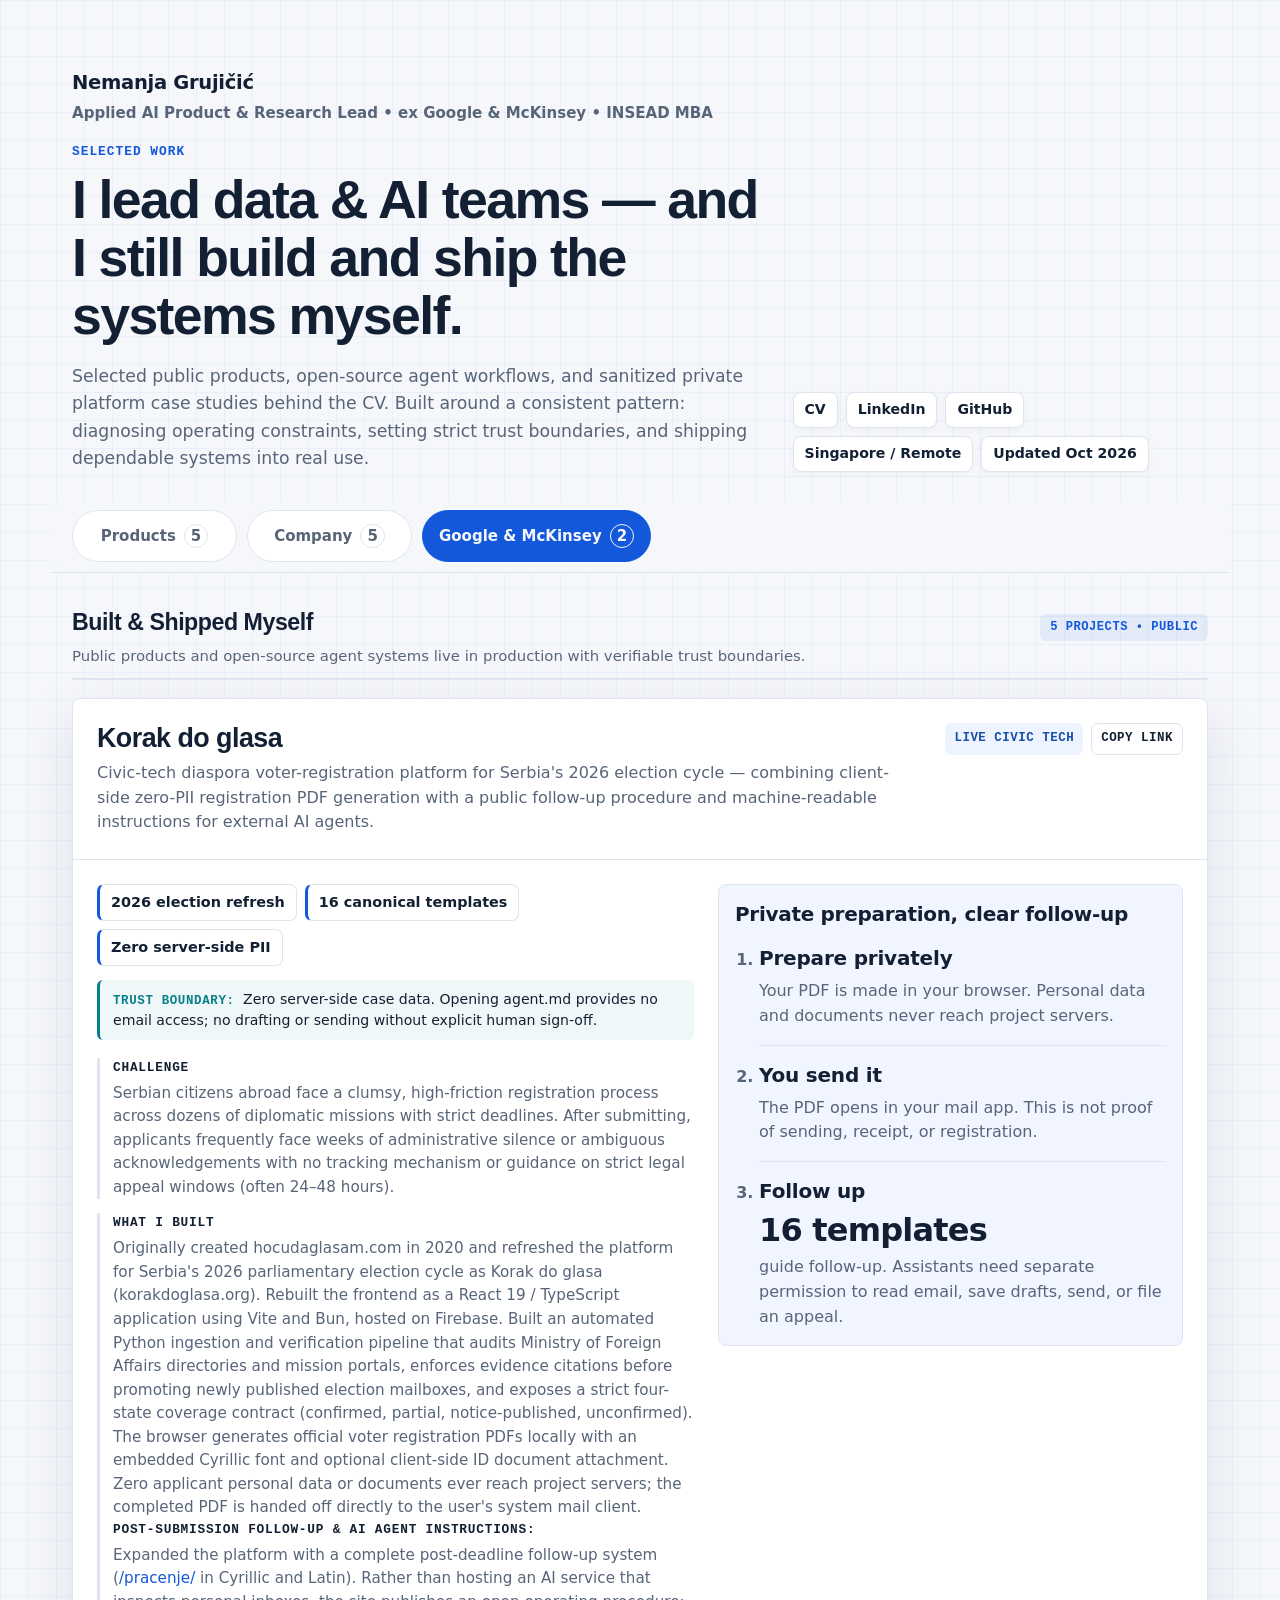
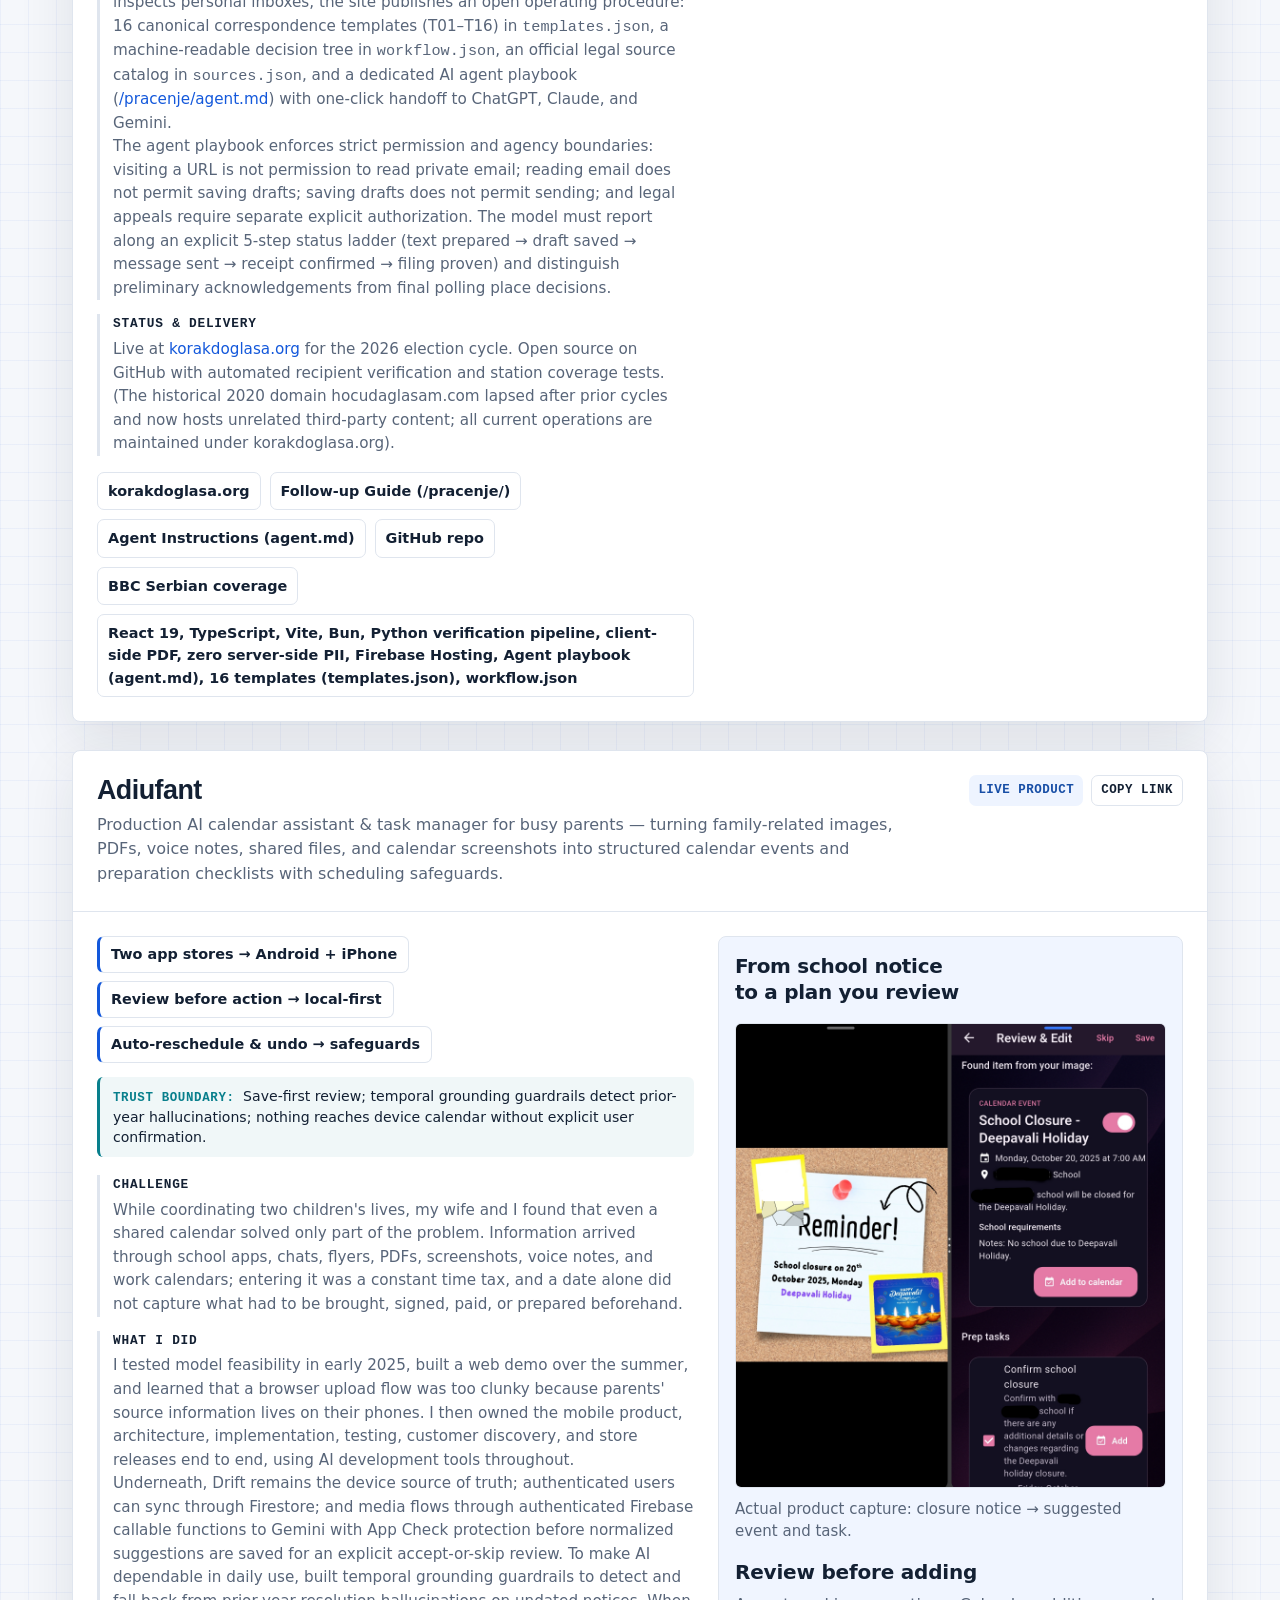
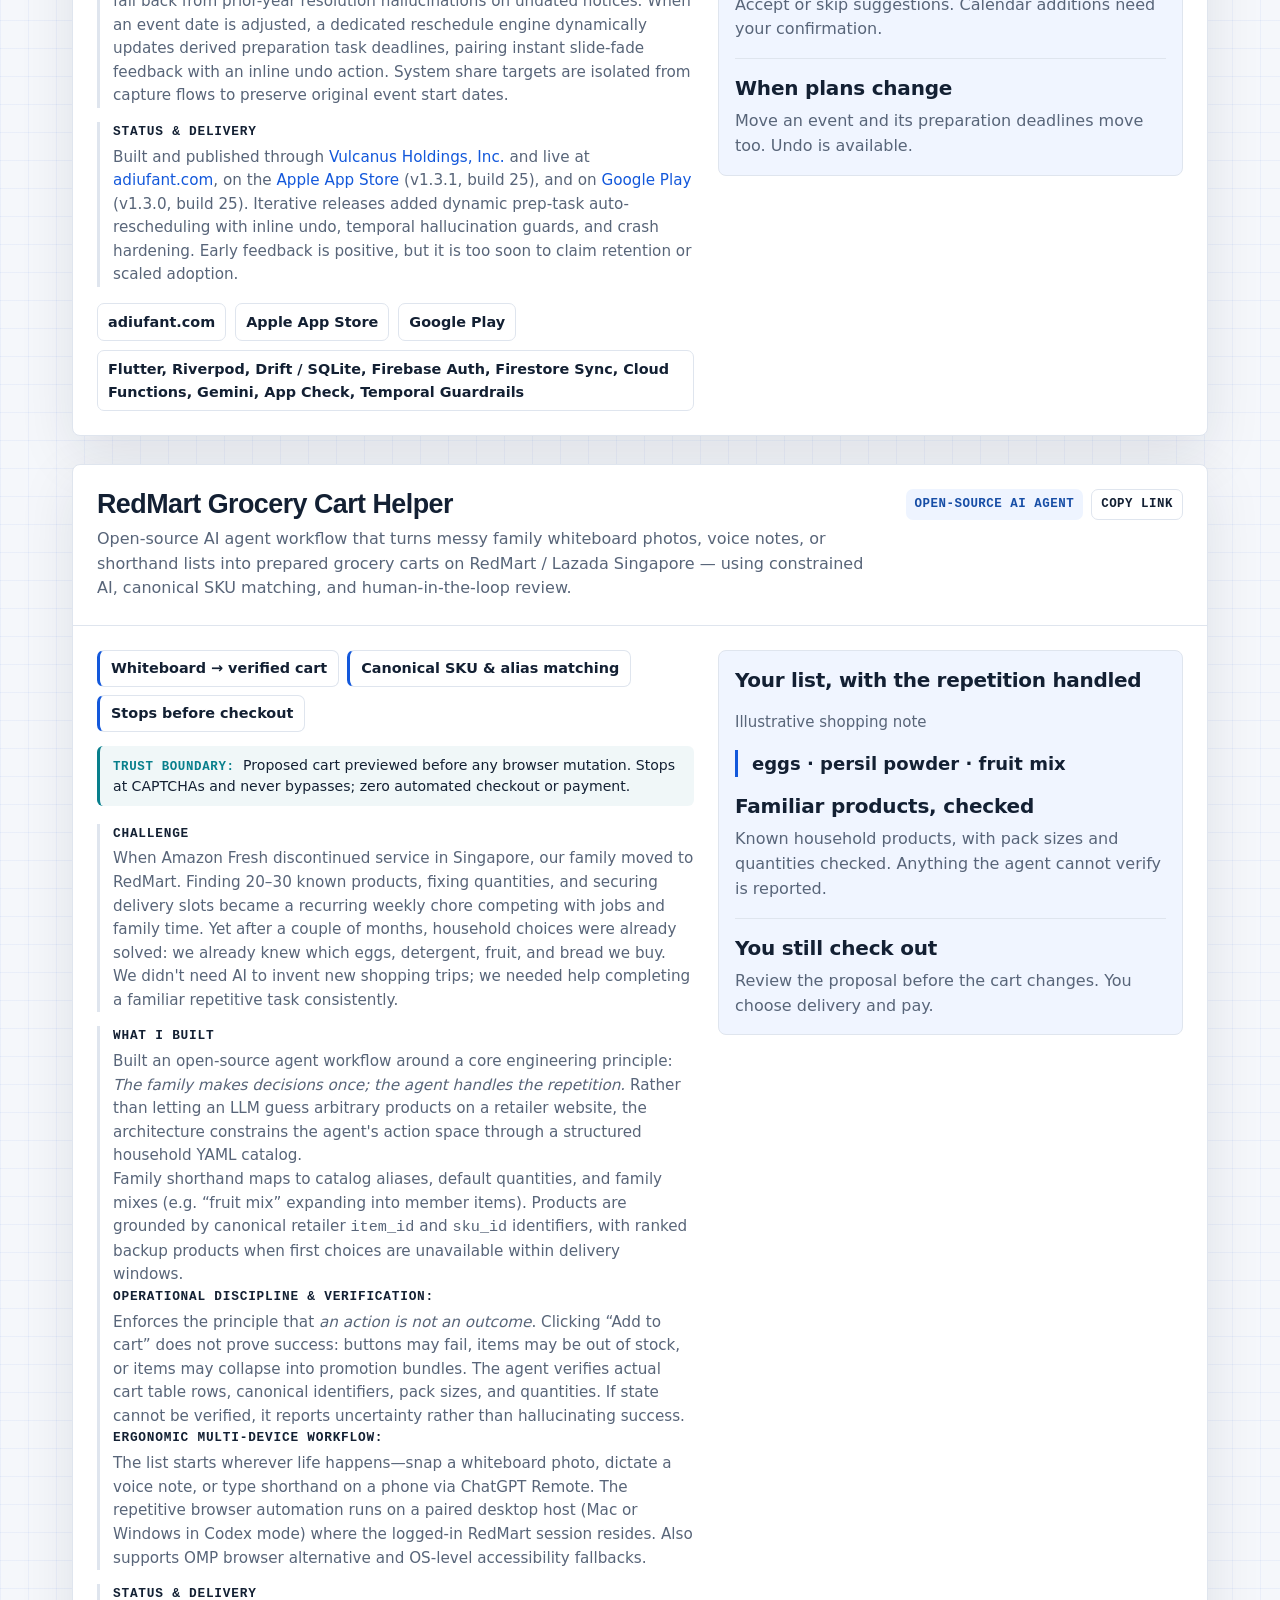
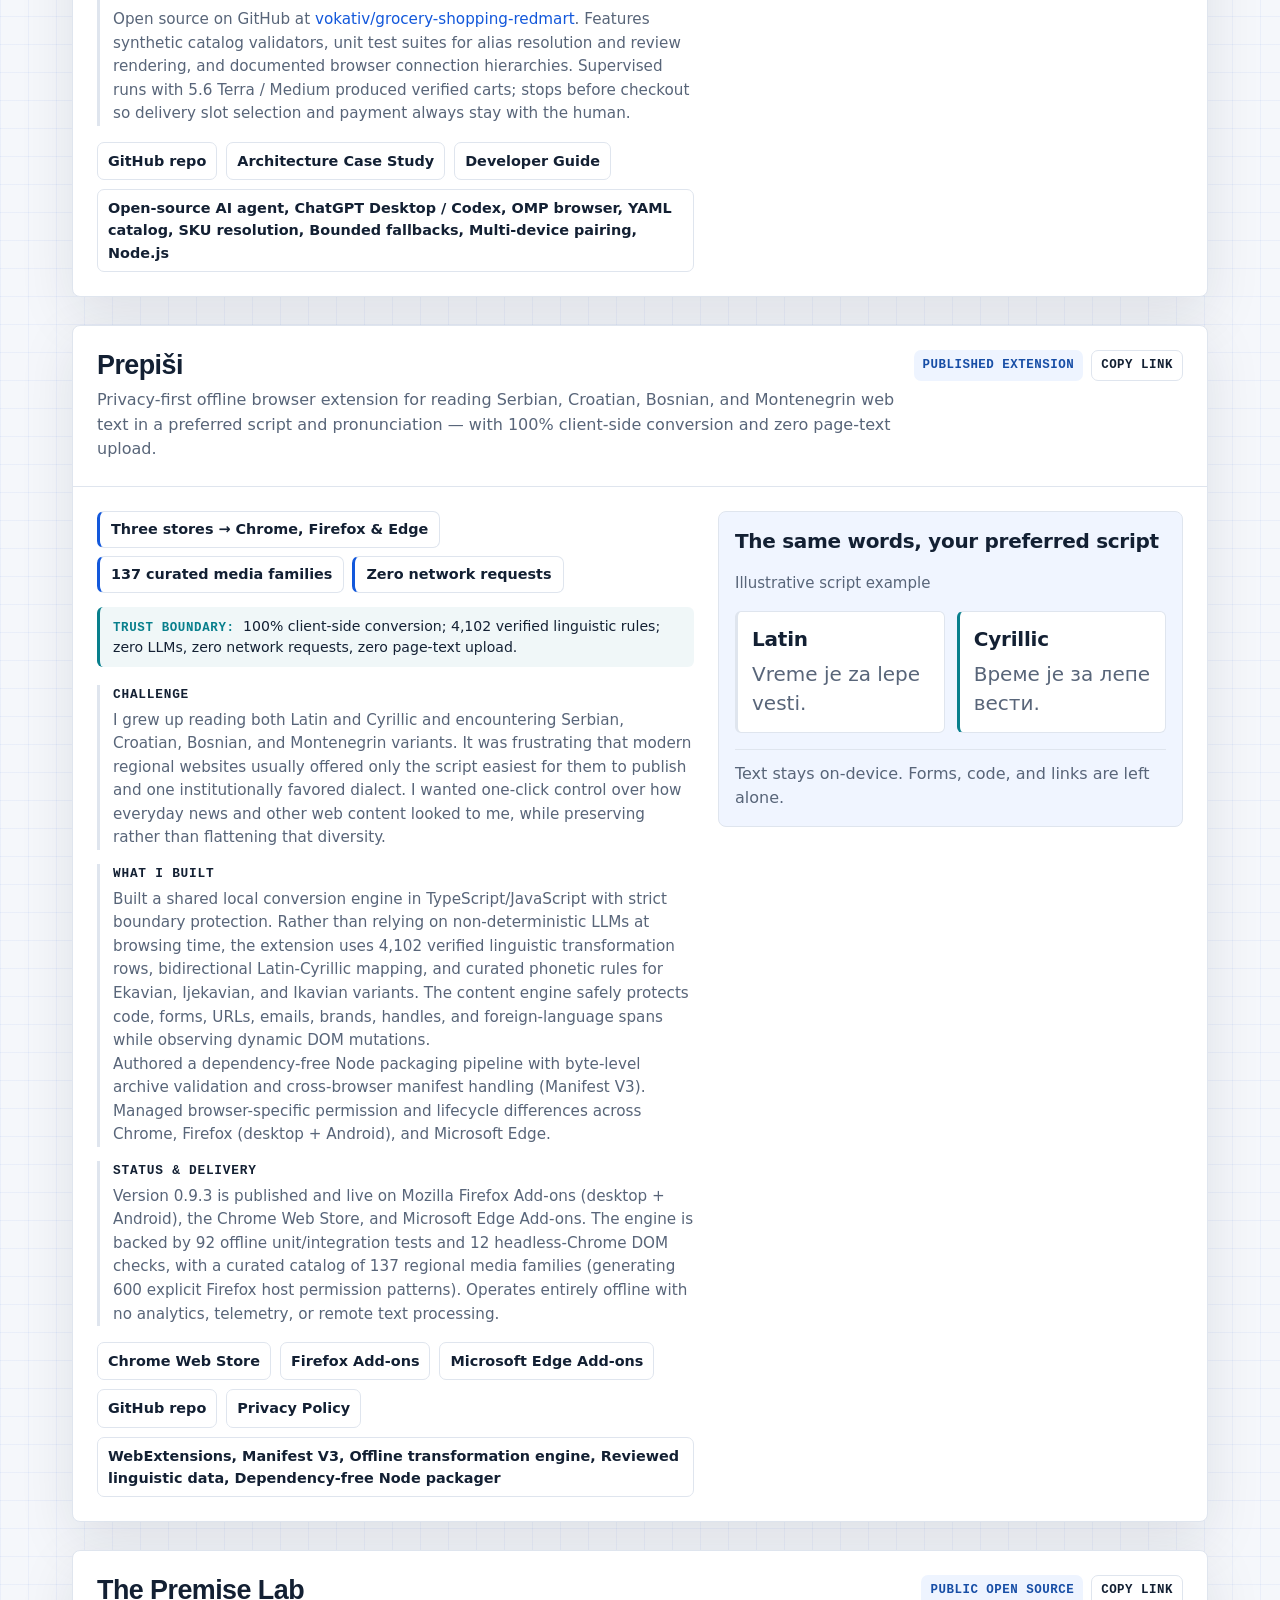
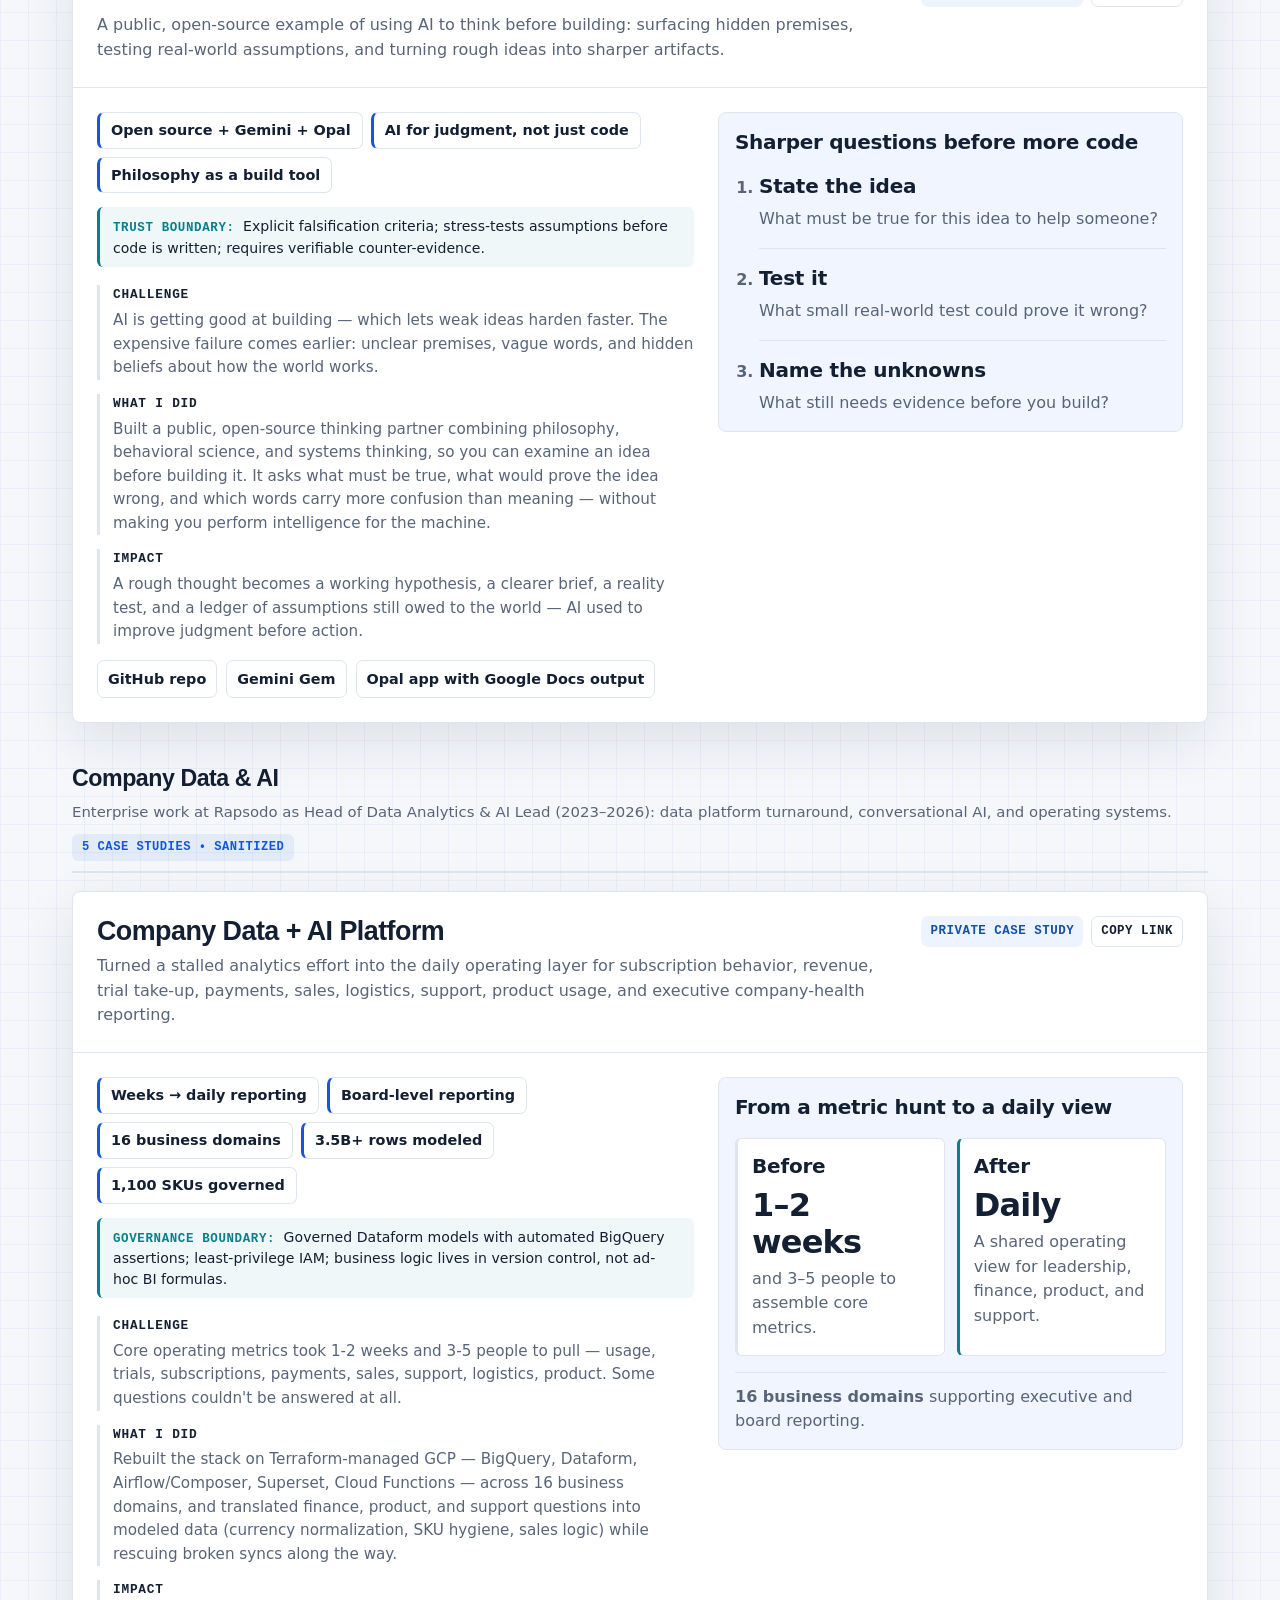
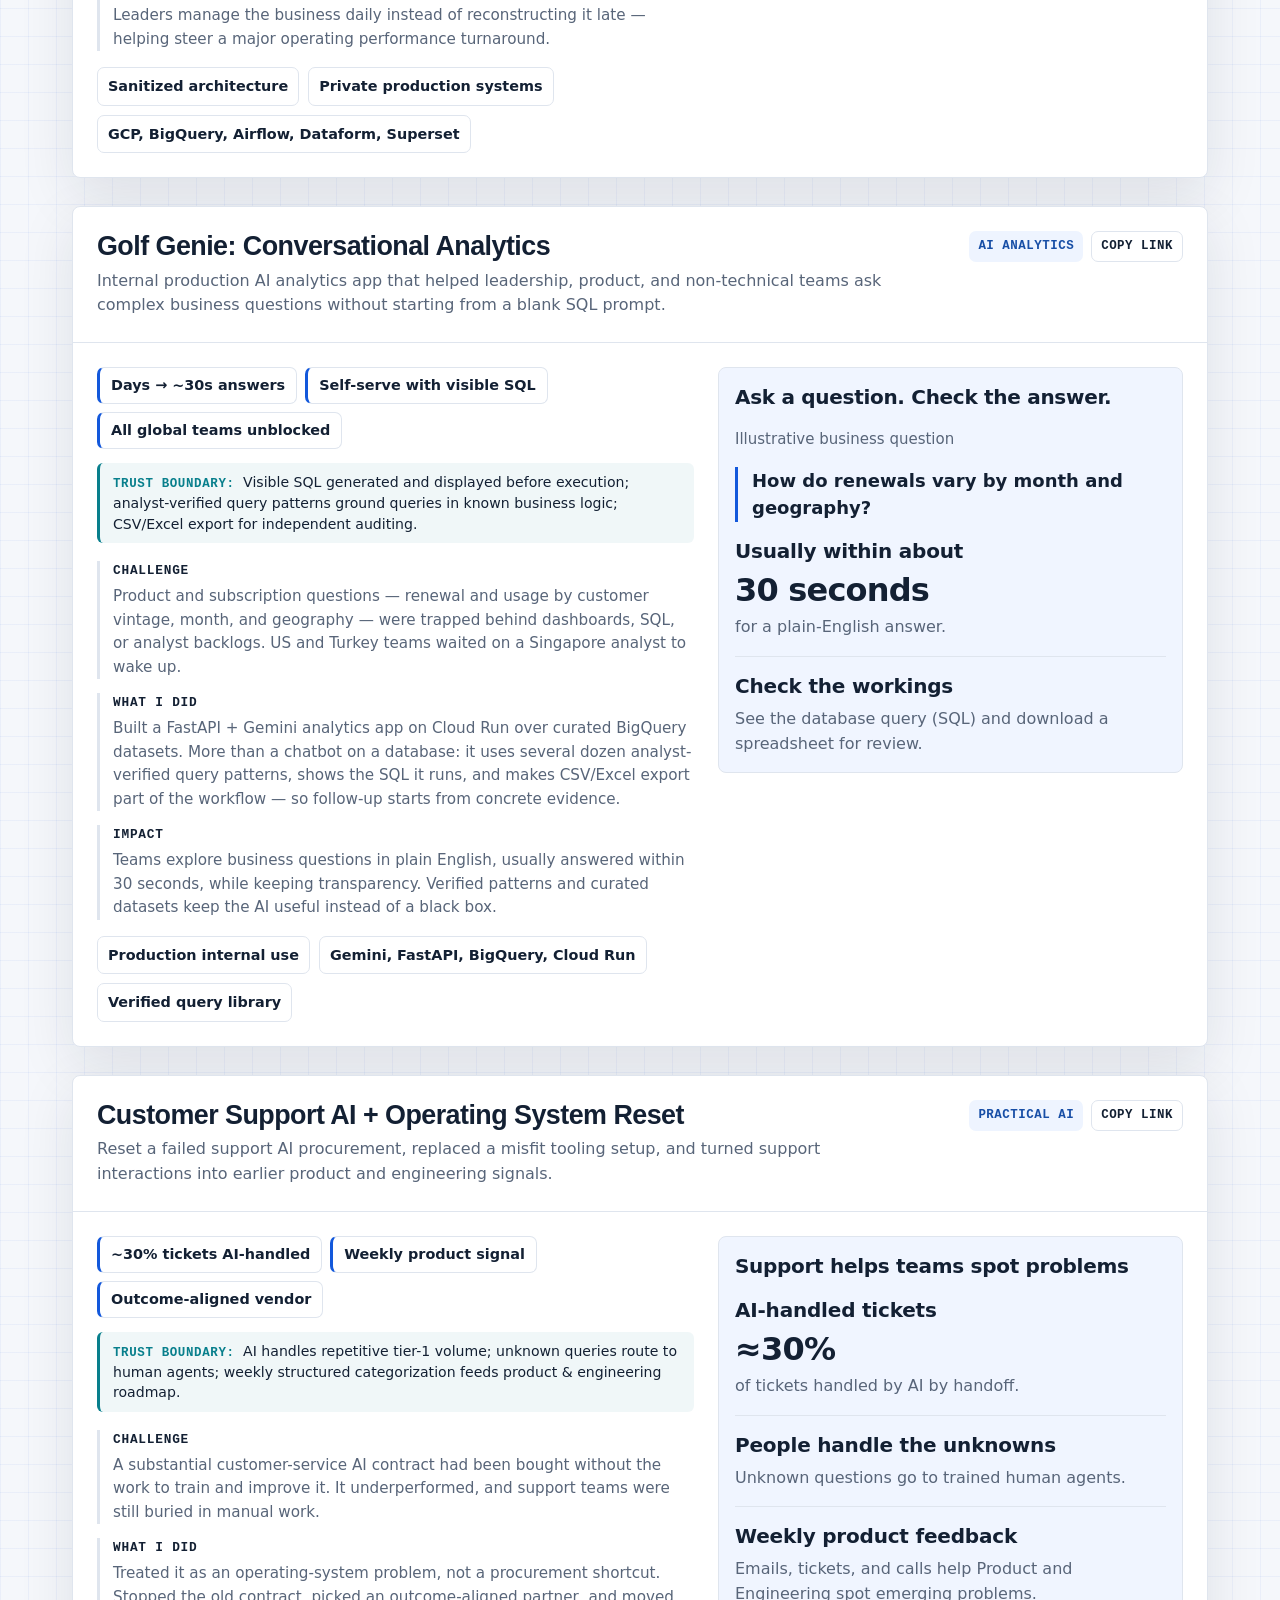
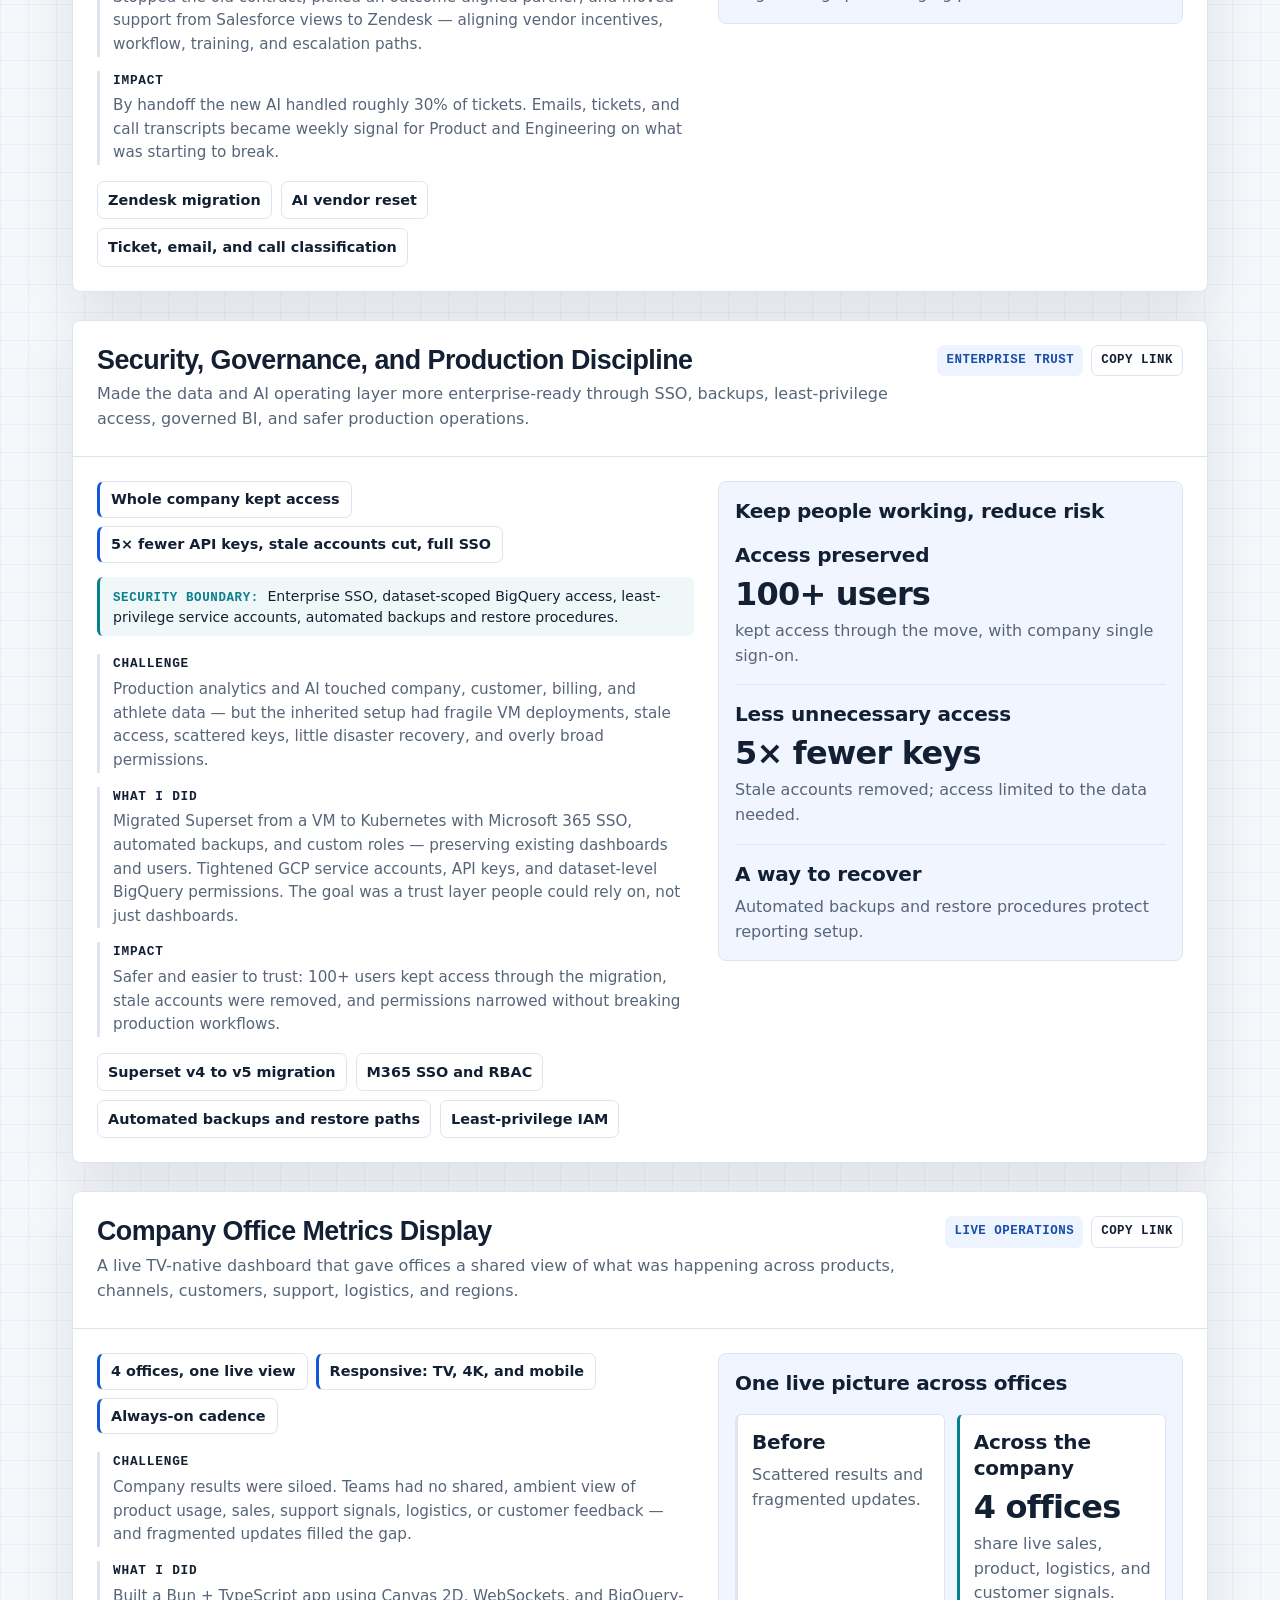
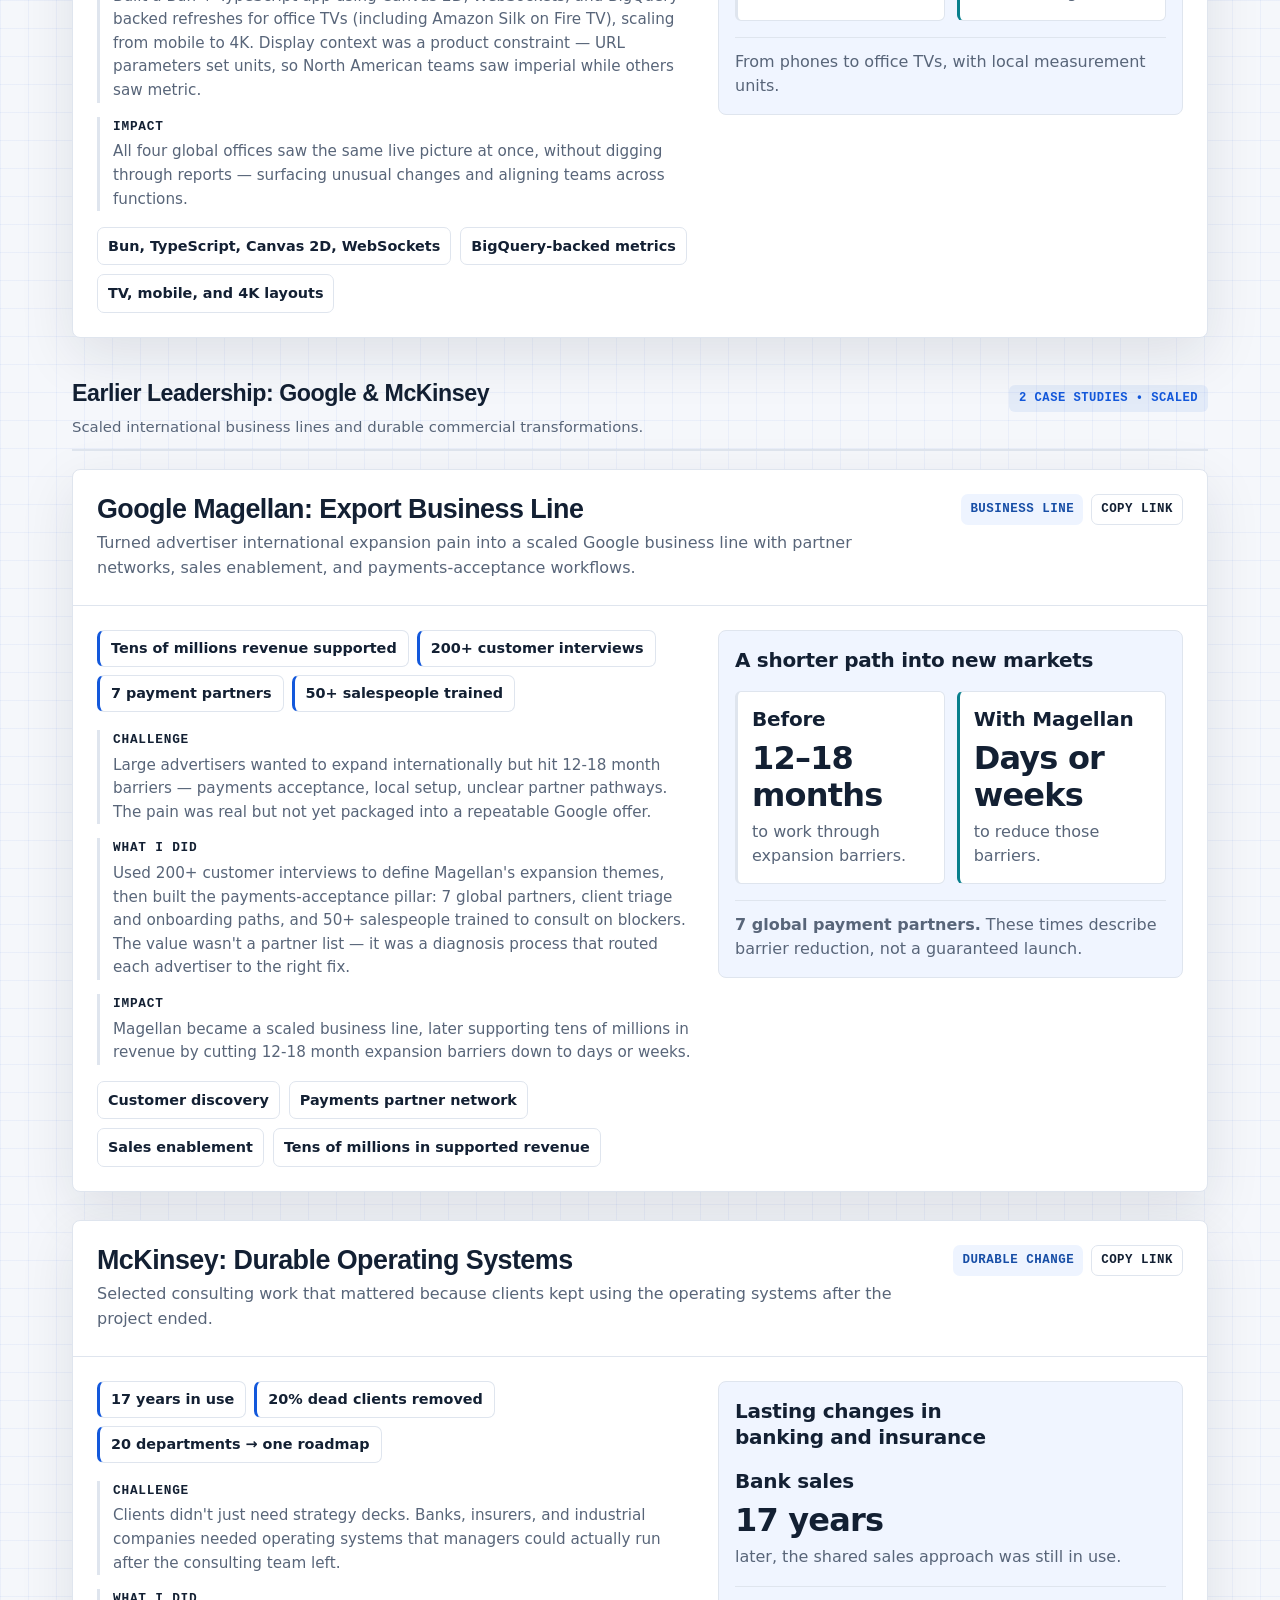
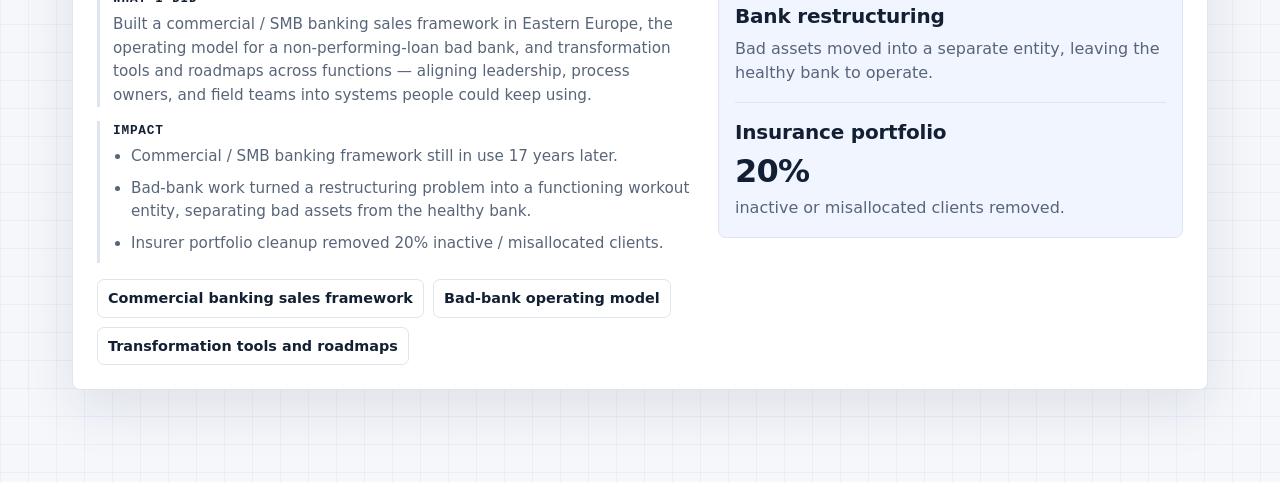
==== commit 3fba3a41: "Improve mobile category navigation and redesign case outcome visuals" ====
--- a/artifacts.html
+++ b/artifacts.html
@@ -277,72 +277,6 @@
             transition: background-color 180ms ease, border-color 180ms ease;
         }
 
-        .sticky-nav-inner {
-            max-width: 1180px;
-            margin: 0 auto;
-            display: flex;
-            align-items: center;
-            gap: 10px;
-            overflow-x: auto;
-            scrollbar-width: none;
-            -webkit-overflow-scrolling: touch;
-        }
-
-        .sticky-nav-inner::-webkit-scrollbar {
-            display: none;
-        }
-
-        .nav-pill {
-            display: inline-flex;
-            align-items: center;
-            gap: 8px;
-            padding: 7px 14px;
-            border: 1px solid var(--line);
-            border-radius: 999px;
-            background: var(--panel);
-            color: var(--muted);
-            font-size: 0.86rem;
-            font-weight: 650;
-            white-space: nowrap;
-            text-decoration: none;
-            box-shadow: 0 1px 3px rgba(19, 32, 51, 0.05);
-            transition: all 160ms ease;
-        }
-
-        .nav-pill:hover {
-            border-color: var(--blue);
-            color: var(--ink);
-            text-decoration: none;
-            transform: translateY(-1px);
-        }
-
-        .nav-pill.is-active {
-            background: var(--blue);
-            color: #ffffff;
-            border-color: var(--blue);
-            box-shadow: 0 2px 8px rgba(19, 88, 219, 0.28);
-        }
-
-        .nav-pill .pill-count {
-            display: inline-flex;
-            align-items: center;
-            justify-content: center;
-            min-width: 18px;
-            height: 18px;
-            padding: 0 5px;
-            border-radius: 999px;
-            background: rgba(19, 32, 51, 0.08);
-            color: var(--ink);
-            font-size: 0.72rem;
-            font-family: ui-monospace, "SF Mono", monospace;
-            font-weight: 700;
-        }
-
-        .nav-pill.is-active .pill-count {
-            background: rgba(255, 255, 255, 0.25);
-            color: #ffffff;
-        }
-
         .artifact-group {
             margin-bottom: 38px;
             scroll-margin-top: 60px;
@@ -642,146 +576,6 @@
             transform: translateY(-1px);
         }
 
-        .visual {
-            position: relative;
-            padding: 16px;
-            border: 1px solid var(--line);
-            border-radius: 8px;
-            background: var(--code);
-            overflow: hidden;
-        }
-
-        .visual::before {
-            content: "";
-            position: absolute;
-            inset: 0 0 auto;
-            height: 3px;
-            background: linear-gradient(90deg, var(--blue), var(--teal), var(--amber));
-            opacity: 0.7;
-        }
-
-        .visual-title {
-            margin: 0 0 12px;
-            color: var(--muted);
-            font-size: 0.78rem;
-            font-weight: 800;
-            letter-spacing: 0.08em;
-            text-transform: uppercase;
-            font-family: ui-monospace, "SF Mono", "Cascadia Code", "Roboto Mono", "Menlo", monospace;
-        }
-
-        .visual-img {
-            width: 100%;
-            height: auto;
-            display: block;
-            border-radius: 7px;
-            border: 1px solid var(--line);
-            margin-bottom: 14px;
-        }
-
-        .flow {
-            display: grid;
-            gap: 10px;
-        }
-
-        .flow-row {
-            display: grid;
-            grid-template-columns: minmax(0, 1fr) 42px minmax(0, 1fr);
-            gap: 8px;
-            align-items: stretch;
-        }
-
-        .flow-card {
-            min-height: 74px;
-            padding: 11px;
-            border: 1px solid var(--line);
-            border-radius: 8px;
-            background: var(--diagram-panel);
-            transition: border-color 180ms ease, transform 180ms ease;
-        }
-
-        .flow-card:hover {
-            border-color: var(--blue);
-            transform: translateY(-1px);
-        }
-
-        .flow-card b {
-            display: block;
-            margin-bottom: 4px;
-            color: var(--ink);
-            font-size: 0.88rem;
-        }
-
-        .flow-card span {
-            display: block;
-            color: var(--muted);
-            font-size: 0.83rem;
-        }
-
-        .flow-arrow {
-            display: flex;
-            align-items: center;
-            justify-content: center;
-            color: var(--blue);
-            font-size: 1.5rem;
-            font-weight: 800;
-        }
-
-        .pipeline {
-            display: grid;
-            gap: 9px;
-        }
-
-        .pipeline-step {
-            padding: 11px 12px;
-            border-left: 4px solid var(--blue);
-            border-radius: 6px;
-            background: var(--diagram-panel);
-            color: var(--muted);
-            font-size: 0.9rem;
-        }
-
-        .pipeline-step strong {
-            color: var(--ink);
-        }
-
-        .before-after {
-            display: grid;
-            grid-template-columns: 1fr 1fr;
-            gap: 10px;
-        }
-
-        .state {
-            padding: 13px;
-            border: 1px solid var(--line);
-            border-radius: 8px;
-            background: var(--diagram-panel);
-        }
-
-        .state.before {
-            border-top: 5px solid var(--red);
-        }
-
-        .state.after {
-            border-top: 5px solid var(--green);
-        }
-
-        .state h3 {
-            margin: 0 0 8px;
-            font-size: 1rem;
-        }
-
-        .state ul {
-            margin: 0;
-            padding-left: 18px;
-            color: var(--muted);
-            font-size: 0.9rem;
-        }
-
-        .state li {
-            margin-bottom: 7px;
-        }
-
         .impact-list {
             margin: 0;
             padding-left: 18px;
@@ -793,115 +587,6 @@
             margin-bottom: 8px;
         }
 
-        .consulting-flows {
-            display: grid;
-            gap: 12px;
-        }
-
-        .consulting-flow {
-            display: grid;
-            grid-template-columns: minmax(0, 1fr) 28px minmax(0, 1fr);
-            gap: 8px;
-            align-items: stretch;
-        }
-
-        .metrics {
-            display: grid;
-            grid-template-columns: repeat(3, 1fr);
-            gap: 10px;
-            margin: 18px 0 0;
-        }
-
-        .metric {
-            min-height: 94px;
-            padding: 13px;
-            border: 1px solid var(--line);
-            border-radius: 8px;
-            background: var(--diagram-panel);
-        }
-
-        .metric b {
-            display: block;
-            color: var(--ink);
-            font-size: 1.15rem;
-        }
-
-        .metric span {
-            display: block;
-            margin-top: 4px;
-            color: var(--muted);
-            font-size: 0.82rem;
-        }
-
-        .note {
-            margin: 20px 0 0;
-            padding: 15px;
-            border: 1px solid var(--line);
-            border-radius: 8px;
-            background: #fff8e8;
-            color: #604000;
-            font-size: 0.94rem;
-        }
-
-        .diagram {
-            display: block;
-            width: 100%;
-            height: auto;
-            margin-bottom: 14px;
-            overflow: visible;
-        }
-
-        .diagram-card {
-            fill: var(--diagram-panel);
-            stroke: var(--line);
-            stroke-width: 1.5;
-        }
-
-        .diagram-card.hot {
-            stroke: var(--red);
-        }
-
-        .diagram-card.good {
-            stroke: var(--green);
-        }
-
-        .diagram-card.ai {
-            stroke: var(--teal);
-        }
-
-        .diagram-card.core {
-            stroke: var(--blue);
-        }
-
-        .diagram-card.idea,
-        .diagram-card.test {
-            stroke: var(--amber);
-        }
-
-        .diagram-card.lens {
-            stroke: var(--violet);
-        }
-
-        .diagram-line {
-            fill: none;
-            stroke: var(--blue);
-            stroke-width: 2;
-            stroke-linecap: round;
-            stroke-linejoin: round;
-        }
-
-        .diagram-text {
-            fill: var(--ink);
-            font-family: "SF Mono", "Roboto Mono", "Cascadia Code", "Menlo", monospace;
-            font-size: 12px;
-            font-weight: 700;
-        }
-
-        .diagram-subtext {
-            fill: var(--muted);
-            font-family: "Aptos", "Inter", ui-sans-serif, system-ui, sans-serif;
-            font-size: 11px;
-        }
 
         body.motion-ready .artifact {
             transform: translateY(14px);
@@ -912,34 +597,6 @@
             transition: transform 520ms ease, border-color 180ms ease, box-shadow 180ms ease;
         }
 
-        body.motion-ready .diagram-line {
-            stroke-dasharray: var(--path-length, 1);
-            stroke-dashoffset: var(--path-length, 1);
-            transition: stroke-dashoffset 900ms ease;
-        }
-
-        body.motion-ready .artifact.is-visible .diagram-line {
-            stroke-dashoffset: 0;
-        }
-
-        body.motion-ready .artifact.is-visible .visual .diagram-card,
-        body.motion-ready .artifact.is-visible .visual .flow-card,
-        body.motion-ready .artifact.is-visible .visual .state,
-        body.motion-ready .artifact.is-visible .visual .pipeline-step {
-            animation: visual-rise 520ms ease both;
-        }
-
-        @keyframes visual-rise {
-            from {
-                opacity: 0.65;
-                transform: translateY(8px);
-            }
-
-            to {
-                opacity: 1;
-                transform: translateY(0);
-            }
-        }
 
         @keyframes reveal-extra {
             from {
@@ -1022,7 +679,6 @@
             }
 
             .artifact.is-open .block-extra,
-            .artifact.is-open .visual-extra,
             .artifact.is-open .chip-extra {
                 display: block;
             }
@@ -1042,19 +698,6 @@
                 justify-content: flex-start;
             }
 
-            .before-after {
-                grid-template-columns: 1fr;
-            }
-
-            .flow-row,
-            .consulting-flow {
-                grid-template-columns: 1fr;
-            }
-
-            .flow-arrow {
-                min-height: 16px;
-                transform: rotate(90deg);
-            }
         }
 
         @media (max-width: 680px) {
@@ -1151,12 +794,6 @@
                 margin: 12px 0 18px;
             }
 
-            .visual,
-            .state,
-            .flow-card,
-            .pipeline-step {
-                padding: 12px;
-            }
         }
 
         @media (prefers-reduced-motion: reduce) {
@@ -1172,9 +809,6 @@
                 transform: none;
             }
 
-            body.motion-ready .diagram-line {
-                stroke-dashoffset: 0;
-            }
         }
 
         @media (prefers-color-scheme: dark) {
@@ -1208,39 +842,11 @@
                 color: var(--blue);
             }
 
-            .note {
-                background: #241c10;
-                color: #f7d89b;
-            }
 
             .sticky-nav {
                 background: rgba(13, 17, 23, 0.94);
             }
 
-            .nav-pill {
-                background: var(--panel);
-                color: var(--muted);
-            }
-
-            .nav-pill:hover {
-                color: var(--ink);
-            }
-
-            .nav-pill.is-active {
-                background: var(--blue);
-                color: #0d1117;
-                border-color: var(--blue);
-            }
-
-            .nav-pill .pill-count {
-                background: rgba(255, 255, 255, 0.12);
-                color: var(--ink);
-            }
-
-            .nav-pill.is-active .pill-count {
-                background: rgba(0, 0, 0, 0.22);
-                color: #0d1117;
-            }
 
             .trust-boundary {
                 background: rgba(71, 201, 216, 0.08);
@@ -1253,6 +859,7 @@
             }
         }
     </style>
+    <link rel="stylesheet" href="artifacts-presentation.css">
 </head>
 <body>
     <main class="page">
@@ -1276,16 +883,16 @@
         <!-- Sticky Section Navigation -->
         <nav class="sticky-nav" aria-label="Selected work categories">
             <div class="sticky-nav-inner">
-                <a href="#group-built" class="nav-pill is-active">
-                    <span class="pill-title">Built &amp; Shipped</span>
+                <a href="#group-built" class="nav-pill is-active" aria-label="Products: 5 public projects" aria-current="location">
+                    <span class="pill-title">Products</span>
                     <span class="pill-count">5</span>
                 </a>
-                <a href="#group-rapsodo" class="nav-pill">
-                    <span class="pill-title">Rapsodo Data &amp; AI</span>
+                <a href="#group-rapsodo" class="nav-pill" aria-label="Company: 5 enterprise data and AI case studies at Rapsodo">
+                    <span class="pill-title">Company</span>
                     <span class="pill-count">5</span>
                 </a>
-                <a href="#group-earlier" class="nav-pill">
-                    <span class="pill-title">Google &amp; McKinsey</span>
+                <a href="#group-earlier" class="nav-pill" aria-label="Google and McKinsey: 2 earlier leadership case studies">
+                    <span class="pill-title"><span>Google &amp;</span> <span>McKinsey</span></span>
                     <span class="pill-count">2</span>
                 </a>
             </div>
@@ -1348,32 +955,22 @@
                         <span>React 19, TypeScript, Vite, Bun, Python verification pipeline, client-side PDF, zero server-side PII, Firebase Hosting, Agent playbook (agent.md), 16 templates (templates.json), workflow.json</span>
                     </div>
                 </div>
-                <aside class="visual" aria-label="Korak do glasa two-phase civic architecture">
-                    <p class="visual-title">Two-phase architecture: Local PDF + Agent follow-up</p>
-                    <div class="flow">
-                        <div class="flow-row">
-                            <div class="flow-card">
-                                <b>1. Registration (Browser)</b>
-                                <span>React 19 client builds Cyrillic PDF locally. Zero PII transmitted to servers.</span>
-                            </div>
-                            <div class="flow-arrow">></div>
-                            <div class="flow-card">
-                                <b>2. Verified Delivery</b>
-                                <span>Python pipeline audits MFA notices; hands off to voter's native mail app.</span>
-                            </div>
-                        </div>
-                        <div class="flow-row">
-                            <div class="flow-card">
-                                <b>3. Follow-up Playbook</b>
-                                <span>Public guide with 16 canonical templates (T01&ndash;T16) &amp; workflow.json decision tree.</span>
-                            </div>
-                            <div class="flow-arrow">></div>
-                            <div class="flow-card">
-                                <b>4. Agent Boundary</b>
-                                <span>One-click agent.md handoff. Strict permissions: no inbox scraping, no auto-filing.</span>
-                            </div>
-                        </div>
-                    </div>
+                <aside class="visual" aria-labelledby="hocudaglasam-effect-title">
+                    <h3 class="visual-title" id="hocudaglasam-effect-title">Private preparation, clear follow-up</h3>
+                    <ol class="effect-list">
+                        <li class="effect-item">
+                            <h4>Prepare privately</h4>
+                            <p>Your PDF is made in your browser. Personal data and documents never reach project servers.</p>
+                        </li>
+                        <li class="effect-item">
+                            <h4>You send it</h4>
+                            <p>The PDF opens in your mail app. This is not proof of sending, receipt, or registration.</p>
+                        </li>
+                        <li class="effect-item">
+                            <h4>Follow up</h4>
+                            <p><strong class="effect-value">16 templates</strong> guide follow-up. Assistants need separate permission to read email, save drafts, send, or file an appeal.</p>
+                        </li>
+                    </ol>
                 </aside>
                 <button type="button" class="case-toggle" aria-expanded="false">Show full case</button>
             </div>
@@ -1420,36 +1017,22 @@
                         <span>Flutter, Riverpod, Drift / SQLite, Firebase Auth, Firestore Sync, Cloud Functions, Gemini, App Check, Temporal Guardrails</span>
                     </div>
                 </div>
-                <aside class="visual" aria-label="Adiufant product showcase and architecture">
-                    <p class="visual-title">Product in action: Notice to structured event</p>
-                    <img src="img/adiufant-showcase.jpg" alt="Adiufant side-by-side extraction showing original school notice converted into structured calendar event and prep checklist" class="visual-img" loading="lazy">
-                    <div class="visual-extra">
-                        <p class="visual-title" style="margin-top: 14px;">System Architecture</p>
-                        <div class="flow">
-                            <div class="flow-row">
-                                <div class="flow-card">
-                                    <b>Multimodal Input</b>
-                                    <span>Photo, PDF, voice note, message, or work calendar photo.</span>
-                                </div>
-                                <div class="flow-arrow">></div>
-                                <div class="flow-card">
-                                    <b>Protected AI Pipeline</b>
-                                    <span>Auth + App Check + callable backend + temporary media staging + Gemini.</span>
-                                </div>
-                            </div>
-                            <div class="flow-row">
-                                <div class="flow-card">
-                                    <b>Save-First Review</b>
-                                    <span>Pending events, preparation tasks &amp; Important People in Drift.</span>
-                                </div>
-                                <div class="flow-arrow">></div>
-                                <div class="flow-card">
-                                    <b>Calendar &amp; Sync</b>
-                                    <span>Device calendar insert, ICS export &amp; cloud database sync.</span>
-                                </div>
-                            </div>
-                        </div>
-                    </div>
+                <aside class="visual" aria-labelledby="adiufant-effect-title">
+                    <h3 class="visual-title" id="adiufant-effect-title">From school notice to a plan you review</h3>
+                    <a href="img/adiufant-showcase.jpg" aria-label="Open full-size Adiufant school notice and review screenshot">
+                        <img src="img/adiufant-showcase.jpg" alt="Actual Adiufant screen: a Deepavali school closure notice beside a suggested calendar event and a preparation task to confirm the closure." class="visual-img" width="1804" height="1944" loading="lazy">
+                    </a>
+                    <p class="effect-caption">Actual product capture: closure notice &rarr; suggested event and task.</p>
+                    <ul class="effect-list">
+                        <li class="effect-item">
+                            <h4>Review before adding</h4>
+                            <p>Accept or skip suggestions. Calendar additions need your confirmation.</p>
+                        </li>
+                        <li class="effect-item">
+                            <h4>When plans change</h4>
+                            <p>Move an event and its preparation deadlines move too. Undo is available.</p>
+                        </li>
+                    </ul>
                 </aside>
                 <button type="button" class="case-toggle" aria-expanded="false">Show full case</button>
             </div>
@@ -1500,28 +1083,22 @@
                         <span>Open-source AI agent, ChatGPT Desktop / Codex, OMP browser, YAML catalog, SKU resolution, Bounded fallbacks, Multi-device pairing, Node.js</span>
                     </div>
                 </div>
-                <aside class="visual" aria-label="RedMart Grocery Cart Helper workflow architecture">
-                    <p class="visual-title">Constrained agent pipeline: list to verified cart</p>
-                    <div class="pipeline">
-                        <div class="pipeline-step">
-                            <strong>1. Multimodal input:</strong> Photo of kitchen whiteboard, voice note, or casual shorthand (&ldquo;persil powder&rdquo;, &ldquo;eggs&rdquo;).
-                        </div>
-                        <div class="pipeline-step">
-                            <strong>2. Canonical catalog matching:</strong> Resolves family aliases against YAML catalog with explicit <code>item_id</code>, <code>sku_id</code>, and default quantities.
-                        </div>
-                        <div class="pipeline-step">
-                            <strong>3. Human review boundary:</strong> Proposed cart previewed in chat; human confirms or edits (&ldquo;skip ham this time&rdquo;) before browser touches RedMart.
-                        </div>
-                        <div class="pipeline-step">
-                            <strong>4. Browser cart mutation:</strong> Desktop browser operates logged-in session, verifies stock, and applies ranked backups if unavailable within 2 days.
-                        </div>
-                        <div class="pipeline-step">
-                            <strong>5. Outcome verification:</strong> Reads actual cart table rows, canonical identifiers, pack sizes, and promo bundles (&ldquo;action &ne; outcome&rdquo;).
-                        </div>
-                        <div class="pipeline-step">
-                            <strong>6. Human checkout:</strong> Agent halts with cart ready; user chooses delivery slot, reviews total, and pays. Zero automated checkout.
-                        </div>
-                    </div>
+                <aside class="visual" aria-labelledby="redmart-grocery-effect-title">
+                    <h3 class="visual-title" id="redmart-grocery-effect-title">Your list, with the repetition handled</h3>
+                    <p class="effect-caption">Illustrative shopping note</p>
+                    <blockquote class="effect-quote">
+                        <p>eggs &middot; persil powder &middot; fruit mix</p>
+                    </blockquote>
+                    <ul class="effect-list">
+                        <li class="effect-item">
+                            <h4>Familiar products, checked</h4>
+                            <p>Known household products, with pack sizes and quantities checked. Anything the agent cannot verify is reported.</p>
+                        </li>
+                        <li class="effect-item">
+                            <h4>You still check out</h4>
+                            <p>Review the proposal before the cart changes. You choose delivery and pay.</p>
+                        </li>
+                    </ul>
                 </aside>
                 <button type="button" class="case-toggle" aria-expanded="false">Show full case</button>
             </div>
@@ -1570,32 +1147,20 @@
                         <span>WebExtensions, Manifest V3, Offline transformation engine, Reviewed linguistic data, Dependency-free Node packager</span>
                     </div>
                 </div>
-                <aside class="visual" aria-label="Prepiši product architecture">
-                    <p class="visual-title">Local conversion boundary</p>
-                    <div class="flow">
-                        <div class="flow-row">
-                            <div class="flow-card">
-                                <b>Active page</b>
-                                <span>Only user-visible, eligible text is considered.</span>
-                            </div>
-                            <div class="flow-arrow">></div>
-                            <div class="flow-card">
-                                <b>Offline rules</b>
-                                <span>Script, pronunciation, and protected-term logic run in-browser.</span>
-                            </div>
-                        </div>
-                        <div class="flow-row">
-                            <div class="flow-card">
-                                <b>Reversible result</b>
-                                <span>Changes are recalculated from original text.</span>
-                            </div>
-                            <div class="flow-arrow">></div>
-                            <div class="flow-card">
-                                <b>Local preference</b>
-                                <span>Optional setting persists only for a chosen site.</span>
-                            </div>
-                        </div>
-                    </div>
+                <aside class="visual" aria-labelledby="prepisi-effect-title">
+                    <h3 class="visual-title" id="prepisi-effect-title">The same words, your preferred script</h3>
+                    <p class="effect-caption">Illustrative script example</p>
+                    <div class="before-after effect-specimen">
+                        <div class="state before">
+                            <h4>Latin</h4>
+                            <p lang="sr-Latn">Vreme je za lepe vesti.</p>
+                        </div>
+                        <div class="state after">
+                            <h4>Cyrillic</h4>
+                            <p lang="sr-Cyrl">Време је за лепе вести.</p>
+                        </div>
+                    </div>
+                    <p class="effect-evidence">Text stays on-device. Forms, code, and links are left alone.</p>
                 </aside>
                 <button type="button" class="case-toggle" aria-expanded="false">Show full case</button>
             </div>
@@ -1640,56 +1205,22 @@
                         <a href="https://opal.google/app/14amAGTURQAnFBo8HRXwUXG4DRIaQUQZA">Opal app with Google Docs output</a>
                     </div>
                 </div>
-                <aside class="visual" aria-label="The Premise Lab method diagram">
-                    <p class="visual-title">Idea stress-test flow</p>
-                    <svg class="diagram" viewBox="0 0 520 292" role="img" aria-label="The Premise Lab turns a raw idea through hidden premise checks into an idea artifact and reality test">
-                        <rect class="diagram-card idea" x="14" y="106" width="112" height="80" rx="8"></rect>
-                        <text class="diagram-text" x="30" y="139">raw idea</text>
-                        <text class="diagram-subtext" x="30" y="158">can we build</text>
-                        <text class="diagram-subtext" x="30" y="173">this?</text>
-
-                        <path class="diagram-line" d="M138 146 C152 146 152 48 170 48"></path>
-                        <path class="diagram-line" d="M138 146 C154 146 154 112 170 112"></path>
-                        <path class="diagram-line" d="M138 146 C154 146 154 176 170 176"></path>
-                        <path class="diagram-line" d="M138 146 C152 146 152 240 170 240"></path>
-
-                        <rect class="diagram-card lens" x="170" y="22" width="140" height="52" rx="8"></rect>
-                        <text class="diagram-text" x="186" y="45">hidden premise</text>
-                        <text class="diagram-subtext" x="186" y="62">what must be true?</text>
-
-                        <rect class="diagram-card lens" x="170" y="86" width="140" height="52" rx="8"></rect>
-                        <text class="diagram-text" x="186" y="109">philosophy</text>
-                        <text class="diagram-subtext" x="186" y="126">better questions</text>
-
-                        <rect class="diagram-card lens" x="170" y="150" width="140" height="52" rx="8"></rect>
-                        <text class="diagram-text" x="186" y="173">real world</text>
-                        <text class="diagram-subtext" x="186" y="190">real-world friction</text>
-
-                        <rect class="diagram-card lens" x="170" y="214" width="140" height="52" rx="8"></rect>
-                        <text class="diagram-text" x="186" y="237">value</text>
-                        <text class="diagram-subtext" x="186" y="254">who is better off?</text>
-
-                        <path class="diagram-line" d="M322 48 C350 48 350 104 370 104"></path>
-                        <path class="diagram-line" d="M322 112 C346 112 346 104 370 104"></path>
-                        <path class="diagram-line" d="M322 176 C346 176 346 214 370 214"></path>
-                        <path class="diagram-line" d="M322 240 C350 240 350 214 370 214"></path>
-
-                        <rect class="diagram-card good" x="370" y="66" width="132" height="76" rx="8"></rect>
-                        <text class="diagram-text" x="386" y="95">idea artifact</text>
-                        <text class="diagram-subtext" x="386" y="114">hypothesis and</text>
-                        <text class="diagram-subtext" x="386" y="129">reality debt</text>
-
-                        <rect class="diagram-card test" x="370" y="178" width="132" height="76" rx="8"></rect>
-                        <text class="diagram-text" x="386" y="207">reality test</text>
-                        <text class="diagram-subtext" x="386" y="226">small contact</text>
-                        <text class="diagram-subtext" x="386" y="241">with the world</text>
-                    </svg>
-                    <div class="pipeline visual-extra">
-                        <div class="pipeline-step"><strong>Mirror:</strong> restate the idea in higher resolution before judging it.</div>
-                        <div class="pipeline-step"><strong>X-ray:</strong> surface the load-bearing assumption or category mistake.</div>
-                        <div class="pipeline-step"><strong>Reframe:</strong> turn the idea into a sharper working hypothesis.</div>
-                        <div class="pipeline-step"><strong>Contact:</strong> propose the smallest useful reality test before building.</div>
-                    </div>
+                <aside class="visual" aria-labelledby="premise-lab-effect-title">
+                    <h3 class="visual-title" id="premise-lab-effect-title">Sharper questions before more code</h3>
+                    <ol class="effect-list">
+                        <li class="effect-item">
+                            <h4>State the idea</h4>
+                            <p>What must be true for this idea to help someone?</p>
+                        </li>
+                        <li class="effect-item">
+                            <h4>Test it</h4>
+                            <p>What small real-world test could prove it wrong?</p>
+                        </li>
+                        <li class="effect-item">
+                            <h4>Name the unknowns</h4>
+                            <p>What still needs evidence before you build?</p>
+                        </li>
+                    </ol>
                 </aside>
                 <button type="button" class="case-toggle" aria-expanded="false">Show full case</button>
             </div>
@@ -1701,8 +1232,8 @@
         <section class="artifact-group" id="group-rapsodo">
             <div class="group-header">
                 <div class="group-header-text">
-                    <h2 class="group-title">At Rapsodo: Head of Data Analytics &amp; AI Lead</h2>
-                    <p class="group-desc">Enterprise data platform turnaround, conversational AI, and operating systems (2023&ndash;2026).</p>
+                    <h2 class="group-title">Company Data &amp; AI</h2>
+                    <p class="group-desc">Enterprise work at Rapsodo as Head of Data Analytics &amp; AI Lead (2023&ndash;2026): data platform turnaround, conversational AI, and operating systems.</p>
                 </div>
                 <span class="group-badge">5 Case Studies &bull; Sanitized</span>
             </div>
@@ -1748,81 +1279,19 @@
                         <span>GCP, BigQuery, Airflow, Dataform, Superset</span>
                     </div>
                 </div>
-                <aside class="visual" aria-label="Company before and after platform diagram">
-                    <p class="visual-title">Before / After</p>
-                    <svg class="diagram" viewBox="0 0 520 270" role="img" aria-label="Data platform rebuild diagram">
-                        <rect class="diagram-card hot" x="14" y="22" width="132" height="68" rx="8"></rect>
-                        <text class="diagram-text" x="28" y="48">raw db copies</text>
-                        <text class="diagram-subtext" x="28" y="67">debug data, not</text>
-                        <text class="diagram-subtext" x="28" y="82">business context</text>
-
-                        <rect class="diagram-card hot" x="14" y="112" width="132" height="68" rx="8"></rect>
-                        <text class="diagram-text" x="28" y="138">brittle jobs</text>
-                        <text class="diagram-subtext" x="28" y="157">VM Docker, old</text>
-                        <text class="diagram-subtext" x="28" y="172">Airflow/Airbyte</text>
-
-                        <rect class="diagram-card hot" x="14" y="202" width="132" height="48" rx="8"></rect>
-                        <text class="diagram-text" x="28" y="231">broken syncs</text>
-
-                        <path class="diagram-line" d="M158 56 C190 56 190 135 222 135"></path>
-                        <path class="diagram-line" d="M158 146 C190 146 190 135 222 135"></path>
-                        <path class="diagram-line" d="M158 226 C190 226 190 135 222 135"></path>
-
-                        <rect class="diagram-card core" x="222" y="84" width="112" height="102" rx="8"></rect>
-                        <text class="diagram-text" x="239" y="115">rebuild</text>
-                        <text class="diagram-subtext" x="239" y="135">Terraform</text>
-                        <text class="diagram-subtext" x="239" y="153">GKE/Composer</text>
-                        <text class="diagram-subtext" x="239" y="171">BQ/Dataform</text>
-
-                        <path class="diagram-line" d="M346 135 C372 135 372 56 398 56"></path>
-                        <path class="diagram-line" d="M346 135 C372 135 372 135 398 135"></path>
-                        <path class="diagram-line" d="M346 135 C372 135 372 214 398 214"></path>
-
-                        <rect class="diagram-card good" x="398" y="22" width="108" height="68" rx="8"></rect>
-                        <text class="diagram-text" x="412" y="48">daily revenue</text>
-                        <text class="diagram-subtext" x="412" y="67">trial, renewal,</text>
-                        <text class="diagram-subtext" x="412" y="82">churn cadence</text>
-
-                        <rect class="diagram-card good" x="398" y="101" width="108" height="68" rx="8"></rect>
-                        <text class="diagram-text" x="412" y="127">governed BI</text>
-                        <text class="diagram-subtext" x="412" y="146">Superset and</text>
-                        <text class="diagram-subtext" x="412" y="161">domain models</text>
-
-                        <rect class="diagram-card good" x="398" y="180" width="108" height="70" rx="8"></rect>
-                        <text class="diagram-text" x="412" y="207">AI + live ops</text>
-                        <text class="diagram-subtext" x="412" y="226">chat analytics</text>
-                        <text class="diagram-subtext" x="412" y="241">office display</text>
-                    </svg>
-                    <div class="visual-extra">
+                <aside class="visual" aria-labelledby="company-platform-effect-title">
+                    <h3 class="visual-title" id="company-platform-effect-title">From a metric hunt to a daily view</h3>
                     <div class="before-after">
                         <div class="state before">
-                            <h3>Before</h3>
-                            <ul>
-                                <li>1-2 week metric procurement</li>
-                                <li>Raw engineering database dumps</li>
-                                <li>Brittle VM jobs and broken connectors</li>
-                                <li>Opaque payment, SKU, and trial behavior</li>
-                            </ul>
+                            <h4>Before</h4>
+                            <p><strong class="effect-value">1&ndash;2 weeks</strong> and 3&ndash;5 people to assemble core metrics.</p>
                         </div>
                         <div class="state after">
-                            <h3>After</h3>
-                            <ul>
-                                <li>Daily operating visibility</li>
-                                <li>Multi-domain warehouse</li>
-                                <li>Governed BI and AI analytics</li>
-                                <li>Executive and board reporting cadence</li>
-                            </ul>
-                        </div>
-                    </div>
-                    <p class="visual-title" style="margin-top: 18px;">Subscription visibility flow</p>
-                    <div class="pipeline">
-                        <div class="pipeline-step"><strong>Sources:</strong> Stripe, Shopify, NetSuite, product usage, churn surveys, support, logistics.</div>
-                        <div class="pipeline-step"><strong>Warehouse:</strong> modeled BigQuery layers with transformation, quality checks, and domain ownership.</div>
-                        <div class="pipeline-step"><strong>Finance:</strong> daily sales reporting from business logic that was previously maintained manually.</div>
-                        <div class="pipeline-step"><strong>Operations:</strong> SKU and order-sync reporting exposed new Shopify / NetSuite issues before recurring cleanup escalated.</div>
-                        <div class="pipeline-step"><strong>Review:</strong> trial take-up, subscription behavior, payment movement, renewal cohorts, revenue, customer pain, and executive company-health reporting.</div>
-                    </div>
-                    </div>
+                            <h4>After</h4>
+                            <p><strong class="effect-value">Daily</strong> A shared operating view for leadership, finance, product, and support.</p>
+                        </div>
+                    </div>
+                    <p class="effect-evidence"><strong>16 business domains</strong> supporting executive and board reporting.</p>
                 </aside>
                 <button type="button" class="case-toggle" aria-expanded="false">Show full case</button>
             </div>
@@ -1846,7 +1315,7 @@
                     <span class="chip"><b>Self-serve</b> with visible SQL</span>
                     <span class="chip"><b>All global teams</b> unblocked</span>
                 </div>
-                    <div class="trust-boundary"><strong>Trust boundary:</strong> Visible SQL generated and displayed before execution; analyst-verified query patterns prevent metric hallucinations; CSV/Excel export for independent auditing.</div>
+                    <div class="trust-boundary"><strong>Trust boundary:</strong> Visible SQL generated and displayed before execution; analyst-verified query patterns ground queries in known business logic; CSV/Excel export for independent auditing.</div>
                 <div class="prose">
                         <div class="detail-block">
                             <strong>Challenge</strong>
@@ -1867,63 +1336,22 @@
                         <span>Verified query library</span>
                     </div>
                 </div>
-                <aside class="visual" aria-label="Golf Genie flow diagram">
-                    <p class="visual-title">Question to answer flow</p>
-                    <svg class="diagram" viewBox="0 0 520 215" role="img" aria-label="Golf Genie analytics flow">
-                        <rect class="diagram-card" x="16" y="28" width="104" height="64" rx="8"></rect>
-                        <text class="diagram-text" x="31" y="56">question</text>
-                        <text class="diagram-subtext" x="31" y="75">plain English</text>
-
-                        <path class="diagram-line" d="M132 60 H182"></path>
-                        <rect class="diagram-card core" x="182" y="18" width="126" height="84" rx="8"></rect>
-                        <text class="diagram-text" x="198" y="48">verified layer</text>
-                        <text class="diagram-subtext" x="198" y="67">known-good SQL</text>
-                        <text class="diagram-subtext" x="198" y="84">schema context</text>
-
-                        <path class="diagram-line" d="M320 60 H370"></path>
-                        <rect class="diagram-card ai" x="370" y="28" width="132" height="64" rx="8"></rect>
-                        <text class="diagram-text" x="386" y="56">Gemini agent</text>
-                        <text class="diagram-subtext" x="386" y="75">SQL + answer</text>
-
-                        <path class="diagram-line" d="M436 104 V132"></path>
-                        <rect class="diagram-card" x="370" y="132" width="132" height="58" rx="8"></rect>
-                        <text class="diagram-text" x="386" y="157">export</text>
-                        <text class="diagram-subtext" x="386" y="176">CSV/Excel + SQL</text>
-
-                        <path class="diagram-line" d="M370 160 H308"></path>
-                        <rect class="diagram-card core" x="182" y="122" width="126" height="68" rx="8"></rect>
-                        <text class="diagram-text" x="198" y="150">BigQuery</text>
-                        <text class="diagram-subtext" x="198" y="169">curated datasets</text>
-
-                        <path class="diagram-line" d="M182 156 H120"></path>
-                        <rect class="diagram-card good" x="16" y="122" width="104" height="68" rx="8"></rect>
-                        <text class="diagram-text" x="31" y="150">decision</text>
-                        <text class="diagram-subtext" x="31" y="169">visible evidence</text>
-                    </svg>
-                    <div class="flow visual-extra">
-                        <div class="flow-row">
-                            <div class="flow-card">
-                                <b>User question</b>
-                                <span>Usage and renewal rates by vintage, month, geography, and segment.</span>
-                            </div>
-                            <div class="flow-arrow">></div>
-                            <div class="flow-card">
-                                <b>Verified context</b>
-                                <span>Known-good query patterns, curated schemas, analyst-reviewed examples.</span>
-                            </div>
-                        </div>
-                        <div class="flow-row">
-                            <div class="flow-card">
-                                <b>Gemini + SQL</b>
-                                <span>Generated analysis with visible SQL instead of hidden black-box output.</span>
-                            </div>
-                            <div class="flow-arrow">></div>
-                            <div class="flow-card">
-                                <b>Answer + export</b>
-                                <span>Result, SQL, CSV/Excel download, and a better handoff to analysts.</span>
-                            </div>
-                        </div>
-                    </div>
+                <aside class="visual" aria-labelledby="golf-genie-effect-title">
+                    <h3 class="visual-title" id="golf-genie-effect-title">Ask a question. Check the answer.</h3>
+                    <p class="effect-caption">Illustrative business question</p>
+                    <blockquote class="effect-quote">
+                        <p>How do renewals vary by month and geography?</p>
+                    </blockquote>
+                    <ul class="effect-list">
+                        <li class="effect-item">
+                            <h4>Usually within about</h4>
+                            <p><strong class="effect-value">30 seconds</strong> for a plain-English answer.</p>
+                        </li>
+                        <li class="effect-item">
+                            <h4>Check the workings</h4>
+                            <p>See the database query (SQL) and download a spreadsheet for review.</p>
+                        </li>
+                    </ul>
                 </aside>
                 <button type="button" class="case-toggle" aria-expanded="false">Show full case</button>
             </div>
@@ -1968,33 +1396,22 @@
                         <span>Ticket, email, and call classification</span>
                     </div>
                 </div>
-                <aside class="visual" aria-label="Support AI operating model">
-                    <p class="visual-title">Support intelligence flow</p>
-                    <div class="flow">
-                        <div class="flow-row">
-                            <div class="flow-card">
-                                <b>Customer signals</b>
-                                <span>Tickets, emails, support calls, transcripts, and manual escalations.</span>
-                            </div>
-                            <div class="flow-arrow">></div>
-                            <div class="flow-card">
-                                <b>AI classification</b>
-                                <span>Product-defined issue categories, bug themes, and customer-pain clusters.</span>
-                            </div>
-                        </div>
-                        <div class="flow-row">
-                            <div class="flow-card">
-                                <b>Support action</b>
-                                <span>AI-handled tickets, human escalation, and continuous improvement loops.</span>
-                            </div>
-                            <div class="flow-arrow">></div>
-                            <div class="flow-card">
-                                <b>Product signal</b>
-                                <span>Earlier weekly visibility for Product and Engineering on what is starting to break.</span>
-                            </div>
-                        </div>
-                    </div>
-                    <p class="note visual-extra">This case is about practical AI deployment: matching incentives, workflows, data, and operational ownership so AI becomes useful instead of performative.</p>
+                <aside class="visual" aria-labelledby="support-ai-reset-effect-title">
+                    <h3 class="visual-title" id="support-ai-reset-effect-title">Support helps teams spot problems</h3>
+                    <ul class="effect-list">
+                        <li class="effect-item">
+                            <h4>AI-handled tickets</h4>
+                            <p><strong class="effect-value">&asymp;30%</strong> of tickets handled by AI by handoff.</p>
+                        </li>
+                        <li class="effect-item">
+                            <h4>People handle the unknowns</h4>
+                            <p>Unknown questions go to trained human agents.</p>
+                        </li>
+                        <li class="effect-item">
+                            <h4>Weekly product feedback</h4>
+                            <p>Emails, tickets, and calls help Product and Engineering spot emerging problems.</p>
+                        </li>
+                    </ul>
                 </aside>
                 <button type="button" class="case-toggle" aria-expanded="false">Show full case</button>
             </div>
@@ -2017,7 +1434,7 @@
                     <span class="chip"><b>Whole company</b> kept access</span>
                     <span class="chip"><b>5&times; fewer</b> API keys, stale accounts cut, full SSO</span>
                 </div>
-                    <div class="trust-boundary"><strong>Security boundary:</strong> Enterprise SSO, column/row-level BigQuery access, least-privilege service accounts, point-in-time recovery.</div>
+                    <div class="trust-boundary"><strong>Security boundary:</strong> Enterprise SSO, dataset-scoped BigQuery access, least-privilege service accounts, automated backups and restore procedures.</div>
                 <div class="prose">
                         <div class="detail-block">
                             <strong>Challenge</strong>
@@ -2039,15 +1456,22 @@
                         <span>Least-privilege IAM</span>
                     </div>
                 </div>
-                <aside class="visual" aria-label="Enterprise trust operating layer">
-                    <p class="visual-title">Trust layer</p>
-                    <div class="pipeline">
-                        <div class="pipeline-step"><strong>Identity:</strong> Microsoft 365 SSO, role mapping, and governed user access.</div>
-                        <div class="pipeline-step"><strong>Recovery:</strong> automated backups, retention, and restore procedures for production BI metadata.</div>
-                        <div class="pipeline-step"><strong>Permissions:</strong> stale accounts removed, API keys consolidated, BigQuery access scoped by dataset and purpose.</div>
-                        <div class="pipeline-step"><strong>Operations:</strong> Terraform-managed infrastructure, Kubernetes deployment, and safer production change paths.</div>
-                    </div>
-                    <p class="note visual-extra">Learning velocity mattered here, but it is not the headline: I came from a non-traditional technical path and used AI as a force multiplier while taking ownership of production systems under pressure.</p>
+                <aside class="visual" aria-labelledby="security-governance-effect-title">
+                    <h3 class="visual-title" id="security-governance-effect-title">Keep people working, reduce risk</h3>
+                    <ul class="effect-list">
+                        <li class="effect-item">
+                            <h4>Access preserved</h4>
+                            <p><strong class="effect-value">100+ users</strong> kept access through the move, with company single sign-on.</p>
+                        </li>
+                        <li class="effect-item">
+                            <h4>Less unnecessary access</h4>
+                            <p><strong class="effect-value">5&times; fewer keys</strong> Stale accounts removed; access limited to the data needed.</p>
+                        </li>
+                        <li class="effect-item">
+                            <h4>A way to recover</h4>
+                            <p>Automated backups and restore procedures protect reporting setup.</p>
+                        </li>
+                    </ul>
                 </aside>
                 <button type="button" class="case-toggle" aria-expanded="false">Show full case</button>
             </div>
@@ -2091,43 +1515,19 @@
                         <span>TV, mobile, and 4K layouts</span>
                     </div>
                 </div>
-                <aside class="visual" aria-label="Office metrics display data flow">
-                    <p class="visual-title">Signals included</p>
-                    <svg class="diagram" viewBox="0 0 520 250" role="img" aria-label="Office metrics display flow">
-                        <rect class="diagram-card" x="16" y="20" width="116" height="48" rx="8"></rect>
-                        <text class="diagram-text" x="31" y="49">sales</text>
-                        <rect class="diagram-card" x="16" y="79" width="116" height="48" rx="8"></rect>
-                        <text class="diagram-text" x="31" y="108">logistics</text>
-                        <rect class="diagram-card" x="16" y="138" width="116" height="48" rx="8"></rect>
-                        <text class="diagram-text" x="31" y="167">product usage</text>
-                        <rect class="diagram-card" x="16" y="197" width="116" height="38" rx="8"></rect>
-                        <text class="diagram-text" x="31" y="222">surveys</text>
-
-                        <path class="diagram-line" d="M144 44 C174 44 174 125 204 125"></path>
-                        <path class="diagram-line" d="M144 103 C174 103 174 125 204 125"></path>
-                        <path class="diagram-line" d="M144 162 C174 162 174 125 204 125"></path>
-                        <path class="diagram-line" d="M144 216 C174 216 174 125 204 125"></path>
-
-                        <rect class="diagram-card core" x="204" y="78" width="120" height="94" rx="8"></rect>
-                        <text class="diagram-text" x="220" y="108">BigQuery</text>
-                        <text class="diagram-subtext" x="220" y="128">refreshes</text>
-                        <text class="diagram-subtext" x="220" y="146">metric cards</text>
-                        <text class="diagram-subtext" x="220" y="164">alert signals</text>
-
-                        <path class="diagram-line" d="M336 125 H382"></path>
-                        <rect class="diagram-card good" x="382" y="50" width="120" height="150" rx="8"></rect>
-                        <text class="diagram-text" x="398" y="82">TV display</text>
-                        <text class="diagram-subtext" x="398" y="104">Canvas 2D</text>
-                        <text class="diagram-subtext" x="398" y="124">WebSockets</text>
-                        <text class="diagram-subtext" x="398" y="144">Amazon Silk</text>
-                        <text class="diagram-subtext" x="398" y="164">mobile to 4K</text>
-                    </svg>
-                    <div class="pipeline visual-extra">
-                        <div class="pipeline-step"><strong>Product usage:</strong> activity by product, region, and behavior.</div>
-                        <div class="pipeline-step"><strong>Sales and logistics:</strong> Shopify, third-party channels, Amazon, shipping, and geography.</div>
-                        <div class="pipeline-step"><strong>Customer voice:</strong> CSAT, churn surveys, and Gemini-assisted free-text categorization into actionable reason groups.</div>
-                        <div class="pipeline-step"><strong>Shared display:</strong> live office screen for visibility, alignment, and lightweight operational alerting.</div>
-                    </div>
+                <aside class="visual" aria-labelledby="office-metrics-effect-title">
+                    <h3 class="visual-title" id="office-metrics-effect-title">One live picture across offices</h3>
+                    <div class="before-after">
+                        <div class="state before">
+                            <h4>Before</h4>
+                            <p>Scattered results and fragmented updates.</p>
+                        </div>
+                        <div class="state after">
+                            <h4>Across the company</h4>
+                            <p><strong class="effect-value">4 offices</strong> share live sales, product, logistics, and customer signals.</p>
+                        </div>
+                    </div>
+                    <p class="effect-evidence">From phones to office TVs, with local measurement units.</p>
                 </aside>
                 <button type="button" class="case-toggle" aria-expanded="false">Show full case</button>
             </div>
@@ -2185,28 +1585,19 @@
                         <span>Tens of millions in supported revenue</span>
                     </div>
                 </div>
-                <aside class="visual" aria-label="Magellan before and after market expansion model">
-                    <p class="visual-title">Market expansion: before vs Magellan</p>
+                <aside class="visual" aria-labelledby="google-magellan-effect-title">
+                    <h3 class="visual-title" id="google-magellan-effect-title">A shorter path into new markets</h3>
                     <div class="before-after">
                         <div class="state before">
-                            <h3>Before: 12-18 months</h3>
-                            <ul>
-                                <li>Hire local market research help</li>
-                                <li>Find finance, translation, and support providers</li>
-                                <li>Negotiate several separate contracts</li>
-                                <li>Integrate vendors before launch</li>
-                            </ul>
+                            <h4>Before</h4>
+                            <p><strong class="effect-value">12&ndash;18 months</strong> to work through expansion barriers.</p>
                         </div>
                         <div class="state after">
-                            <h3>Magellan: Google-led path</h3>
-                            <ul>
-                                <li>Start from an existing Google relationship</li>
-                                <li>Diagnose the market-entry blocker</li>
-                                <li>Route to vetted partner options</li>
-                                <li>Move toward launch in days or weeks</li>
-                            </ul>
-                        </div>
-                    </div>
+                            <h4>With Magellan</h4>
+                            <p><strong class="effect-value">Days or weeks</strong> to reduce those barriers.</p>
+                        </div>
+                    </div>
+                    <p class="effect-evidence"><strong>7 global payment partners.</strong> These times describe barrier reduction, not a guaranteed launch.</p>
                 </aside>
                 <button type="button" class="case-toggle" aria-expanded="false">Show full case</button>
             </div>
@@ -2254,43 +1645,22 @@
                         <span>Transformation tools and roadmaps</span>
                     </div>
                 </div>
-                <aside class="visual" aria-label="Durable operating system workstreams">
-                    <p class="visual-title">Three workstreams, one pattern</p>
-                    <div class="consulting-flows">
-                        <div class="consulting-flow">
-                            <div class="flow-card">
-                                <b>Commercial banking</b>
-                                <span>Myriad individual selling frameworks and manager-by-manager styles.</span>
-                            </div>
-                            <div class="flow-arrow">></div>
-                            <div class="flow-card">
-                                <b>Team sales system</b>
-                                <span>A shared framework that let bankers work like a team, still used 17 years later.</span>
-                            </div>
-                        </div>
-                        <div class="consulting-flow">
-                            <div class="flow-card">
-                                <b>Bank restructuring</b>
-                                <span>Non-performing loans consumed management attention and obscured the healthy bank.</span>
-                            </div>
-                            <div class="flow-arrow">></div>
-                            <div class="flow-card">
-                                <b>Management focus</b>
-                                <span>Workout entity separated bad assets so leaders could focus on rebuilding the good bank.</span>
-                            </div>
-                        </div>
-                        <div class="consulting-flow">
-                            <div class="flow-card">
-                                <b>Insurance portfolio</b>
-                                <span>Ghost clients created institutional noise, wasted sales effort, and operational cost.</span>
-                            </div>
-                            <div class="flow-arrow">></div>
-                            <div class="flow-card">
-                                <b>Clean operating base</b>
-                                <span>Portfolio tooling removed 20% inactive / misallocated clients and reduced drag.</span>
-                            </div>
-                        </div>
-                    </div>
+                <aside class="visual" aria-labelledby="mckinsey-operating-systems-effect-title">
+                    <h3 class="visual-title" id="mckinsey-operating-systems-effect-title">Lasting changes in banking and insurance</h3>
+                    <ul class="effect-list">
+                        <li class="effect-item">
+                            <h4>Bank sales</h4>
+                            <p><strong class="effect-value">17 years</strong> later, the shared sales approach was still in use.</p>
+                        </li>
+                        <li class="effect-item">
+                            <h4>Bank restructuring</h4>
+                            <p>Bad assets moved into a separate entity, leaving the healthy bank to operate.</p>
+                        </li>
+                        <li class="effect-item">
+                            <h4>Insurance portfolio</h4>
+                            <p><strong class="effect-value">20%</strong> inactive or misallocated clients removed.</p>
+                        </li>
+                    </ul>
                 </aside>
                 <button type="button" class="case-toggle" aria-expanded="false">Show full case</button>
             </div>
@@ -2388,8 +1758,10 @@
                             navPills.forEach((pill) => {
                                 if (pill.getAttribute("href") === `#${id}`) {
                                     pill.classList.add("is-active");
+                                    pill.setAttribute("aria-current", "location");
                                 } else {
                                     pill.classList.remove("is-active");
+                                    pill.removeAttribute("aria-current");
                                 }
                             });
                         }
@@ -2415,15 +1787,6 @@
             window.addEventListener("hashchange", openTargetCard);
 
             if (!prefersReducedMotion) {
-                document.querySelectorAll(".diagram-line").forEach((line) => {
-                    if (typeof line.getTotalLength !== "function") {
-                        return;
-                    }
-
-                    const length = line.getTotalLength();
-                    line.style.setProperty("--path-length", length);
-                });
-
                 artifacts.forEach((artifact) => {
                     const rect = artifact.getBoundingClientRect();
 
--- a/artifacts-presentation.css
+++ b/artifacts-presentation.css
@@ -0,0 +1,322 @@
+/* Category navigation: all three destinations remain visible without scrolling. */
+.sticky-nav-inner {
+    display: grid;
+    grid-template-columns: repeat(auto-fit, minmax(min(100%, 11em), max-content));
+    align-items: stretch;
+    gap: 10px;
+    max-width: 1180px;
+    min-width: 0;
+    margin: 0 auto;
+    overflow: visible;
+    font-size: 0.9375rem;
+}
+
+.nav-pill {
+    display: inline-flex;
+    flex-wrap: wrap;
+    align-items: center;
+    justify-content: center;
+    gap: 8px;
+    min-width: 0;
+    min-height: 52px;
+    padding: 8px 16px;
+    border: 1px solid var(--line);
+    border-radius: 999px;
+    background: var(--panel);
+    color: var(--muted);
+    font-size: 0.9375rem;
+    font-weight: 650;
+    line-height: 1.25;
+    text-align: center;
+    white-space: normal;
+    overflow-wrap: normal;
+    transition: background-color 160ms ease, border-color 160ms ease, color 160ms ease;
+}
+
+.nav-pill:hover {
+    border-color: var(--blue);
+    color: var(--ink);
+    text-decoration: none;
+}
+
+.nav-pill:focus-visible {
+    outline: 3px solid var(--blue);
+    outline-offset: 3px;
+    text-decoration: none;
+}
+
+.nav-pill.is-active,
+.nav-pill[aria-current="location"] {
+    border-color: var(--blue);
+    background: var(--blue);
+    color: var(--soft);
+}
+
+.pill-title {
+    min-width: 0;
+}
+
+.pill-title > span {
+    display: inline;
+}
+
+.nav-pill .pill-count {
+    display: inline-flex;
+    align-items: center;
+    justify-content: center;
+    flex: 0 0 auto;
+    min-width: 1.5rem;
+    min-height: 1.5rem;
+    padding: 2px 6px;
+    border: 1px solid var(--line);
+    border-radius: 999px;
+    color: inherit;
+    font-size: 0.9375rem;
+    font-weight: 700;
+    font-variant-numeric: tabular-nums;
+    line-height: 1.2;
+}
+
+.nav-pill.is-active .pill-count,
+.nav-pill[aria-current="location"] .pill-count {
+    border-color: currentColor;
+}
+
+@media (max-width: 600px) {
+    .sticky-nav-inner {
+        grid-template-columns: repeat(auto-fit, minmax(min(100%, 5.25em), 1fr));
+        gap: 6px;
+    }
+
+    .nav-pill {
+        gap: 4px;
+        padding: 8px 6px;
+    }
+
+    .pill-title > span {
+        display: block;
+    }
+
+    .nav-pill .pill-count {
+        display: none;
+    }
+}
+
+/* Effects are ordinary HTML, with container-driven comparisons rather than diagrams.
+   Deliberately do not set .visual display: the page owns mobile disclosure states. */
+.visual {
+    container-name: case-effect;
+    container-type: inline-size;
+    position: relative;
+    width: 100%;
+    min-width: 0;
+    margin: 0;
+    padding: 16px;
+    border: 1px solid var(--line);
+    border-radius: 8px;
+    background: var(--code);
+    color: var(--ink);
+    font-size: 1rem;
+    line-height: 1.55;
+    overflow: visible;
+    overflow-wrap: anywhere;
+}
+
+.visual-title {
+    margin: 0 0 18px;
+    color: var(--ink);
+    font-family: inherit;
+    font-size: 1.25rem;
+    font-weight: 750;
+    letter-spacing: -0.015em;
+    line-height: 1.3;
+    text-transform: none;
+    text-wrap: balance;
+}
+
+.effect-value {
+    display: block;
+    margin: 0 0 6px;
+    color: var(--ink);
+    font-size: 2rem;
+    font-weight: 750;
+    font-variant-numeric: tabular-nums;
+    letter-spacing: -0.025em;
+    line-height: 1.15;
+}
+
+.effect-evidence {
+    display: block;
+    margin: 16px 0 0;
+    padding-top: 12px;
+    border-top: 1px solid var(--line);
+    color: var(--muted);
+    font-size: 1rem;
+    line-height: 1.5;
+}
+
+.before-after {
+    display: grid;
+    grid-template-columns: minmax(0, 1fr);
+    gap: 12px;
+    margin: 0;
+}
+
+.state {
+    min-width: 0;
+    padding: 14px;
+    border: 1px solid var(--line);
+    border-radius: 6px;
+    background: var(--panel);
+}
+
+.state.before,
+.state.after {
+    border-top: 1px solid var(--line);
+}
+
+.state.before {
+    border-inline-start: 3px solid var(--line);
+}
+
+.state.after {
+    border-inline-start: 3px solid var(--teal);
+}
+
+.state h4,
+.effect-item h4 {
+    margin: 0 0 8px;
+    color: var(--ink);
+    font-size: 1.25rem;
+    font-weight: 700;
+    letter-spacing: -0.01em;
+    line-height: 1.3;
+    text-wrap: balance;
+}
+
+.state p,
+.effect-item p {
+    margin: 0;
+    color: var(--muted);
+    font-size: 1rem;
+    line-height: 1.55;
+}
+
+.state p + p,
+.effect-item p + p {
+    margin-top: 8px;
+}
+
+@container case-effect (min-width: 420px) {
+    .before-after {
+        grid-template-columns: repeat(2, minmax(0, 1fr));
+    }
+}
+
+.effect-list {
+    display: grid;
+    gap: 16px;
+    margin: 0;
+}
+
+ul.effect-list {
+    padding: 0;
+    list-style: none;
+}
+
+ol.effect-list {
+    padding-inline-start: 1.5rem;
+}
+
+.effect-item {
+    min-width: 0;
+}
+
+.effect-item::marker {
+    color: var(--muted);
+    font-size: 1rem;
+    font-weight: 700;
+}
+
+.effect-item + .effect-item {
+    padding-top: 16px;
+    border-top: 1px solid var(--line);
+}
+
+.effect-quote {
+    margin: 0 0 16px;
+    padding: 0 0 0 14px;
+    border-inline-start: 3px solid var(--blue);
+    color: var(--ink);
+}
+
+.effect-quote p {
+    margin: 0;
+    font-size: 1.125rem;
+    font-weight: 550;
+    line-height: 1.55;
+}
+
+.effect-specimen {
+    min-width: 0;
+    margin: 0 0 16px;
+    padding: 0;
+    border: 0;
+    border-radius: 0;
+    background: none;
+    color: var(--ink);
+    font-size: 1.5rem;
+    line-height: 1.45;
+}
+
+.effect-specimen p {
+    margin: 0;
+}
+
+.effect-specimen .state p {
+    font-size: 1.25rem;
+    line-height: 1.45;
+}
+
+.effect-specimen p + p {
+    margin-top: 12px;
+}
+
+.effect-specimen h4 {
+    margin: 0 0 8px;
+    font-size: 1.25rem;
+    line-height: 1.3;
+}
+
+.effect-caption {
+    margin: 10px 0 16px;
+    color: var(--muted);
+    font-size: 0.9375rem;
+    font-weight: 400;
+    line-height: 1.5;
+}
+
+.visual figure {
+    min-width: 0;
+    margin: 0 0 16px;
+}
+
+.visual-img {
+    display: block;
+    width: 100%;
+    max-width: 100%;
+    height: auto;
+    margin: 0;
+    border: 1px solid var(--line);
+    border-radius: 6px;
+}
+
+.visual a:focus-visible {
+    outline: 3px solid var(--blue);
+    outline-offset: 3px;
+}
+
+.visual > :last-child,
+.visual figure > :last-child {
+    margin-bottom: 0;
+}
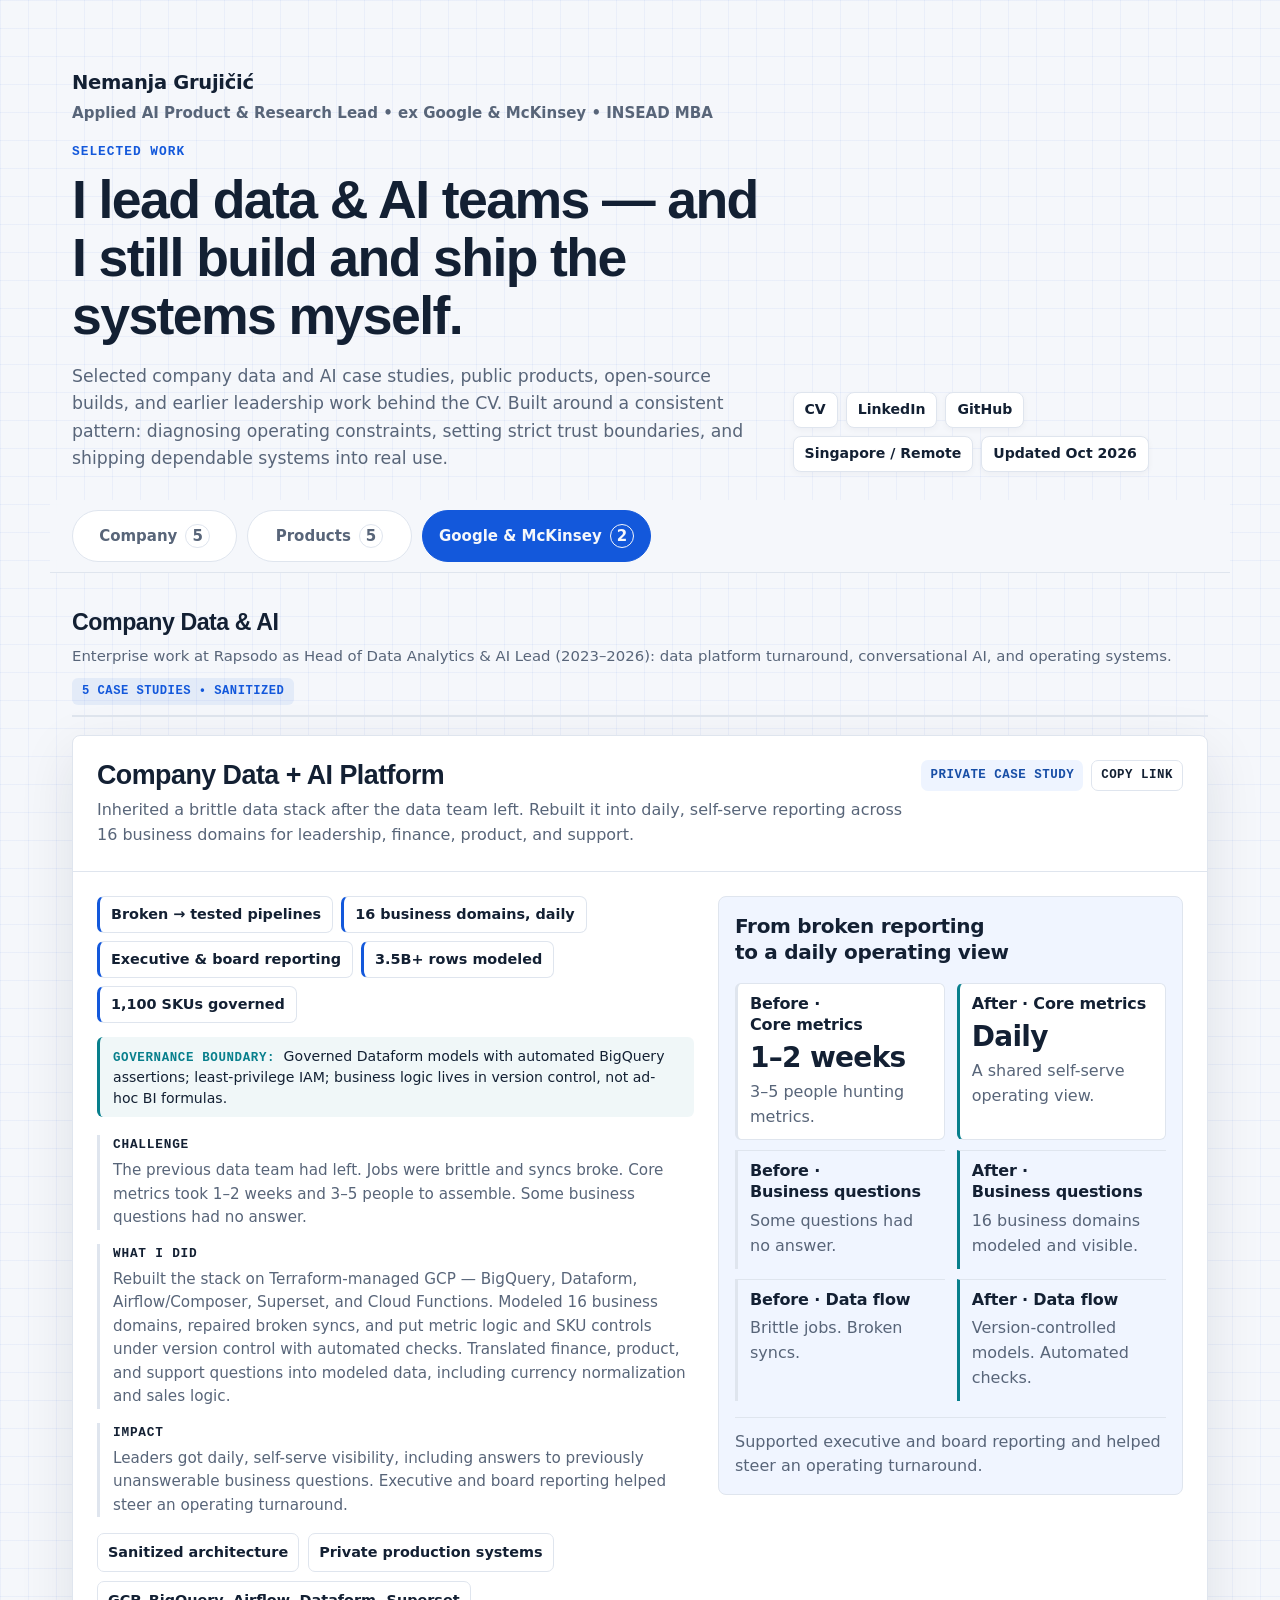
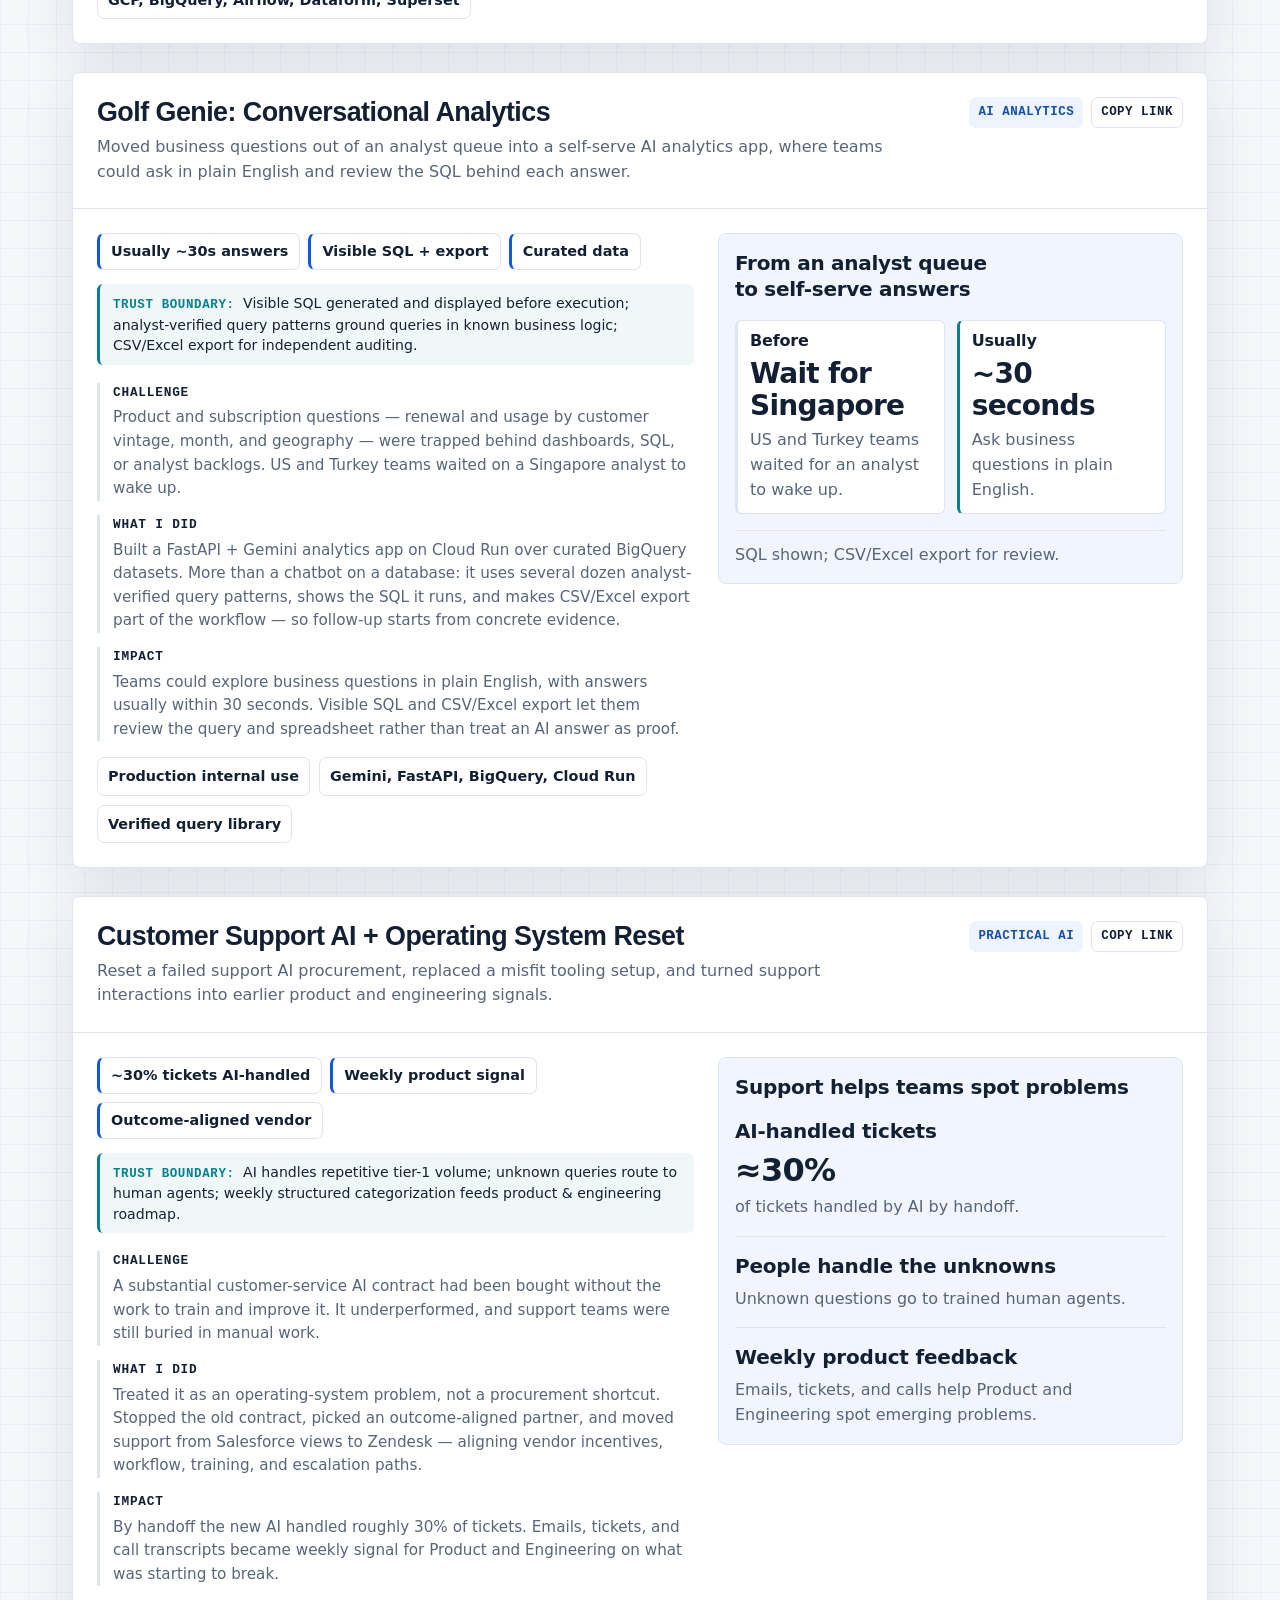
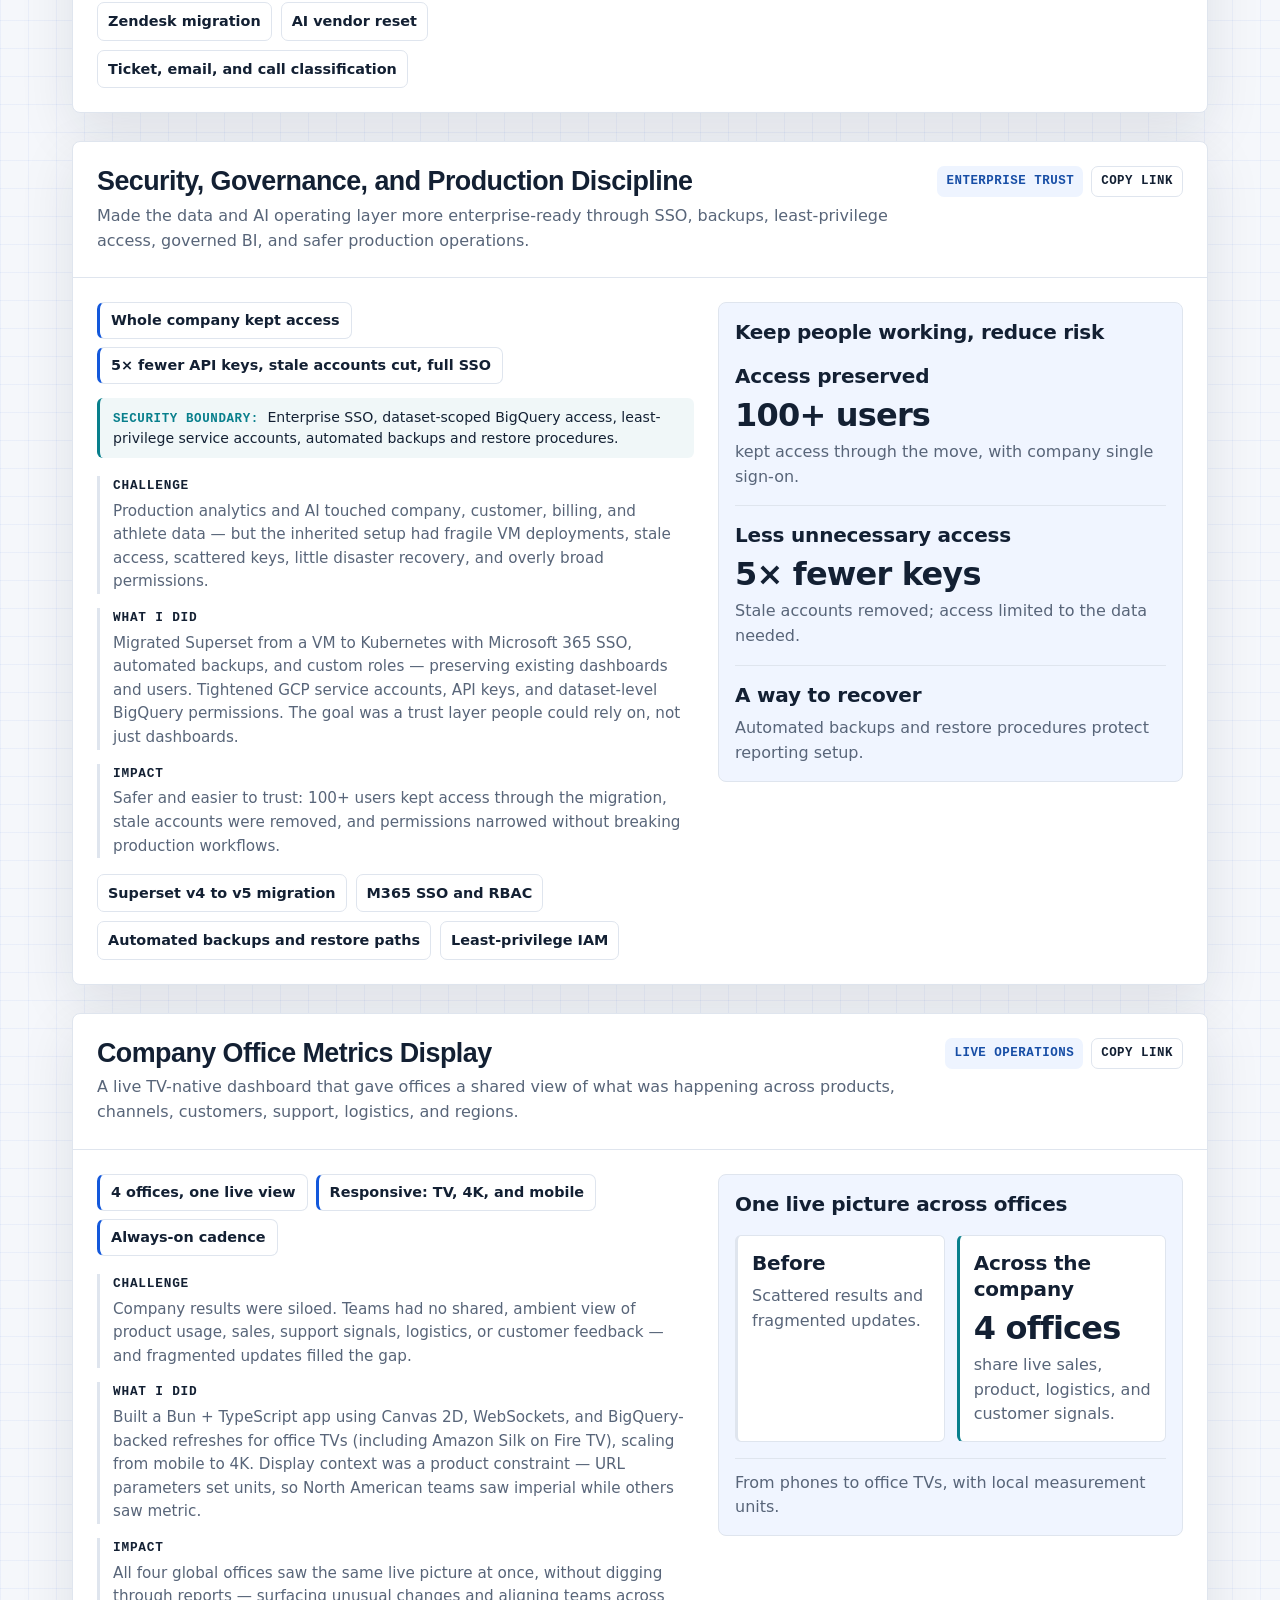
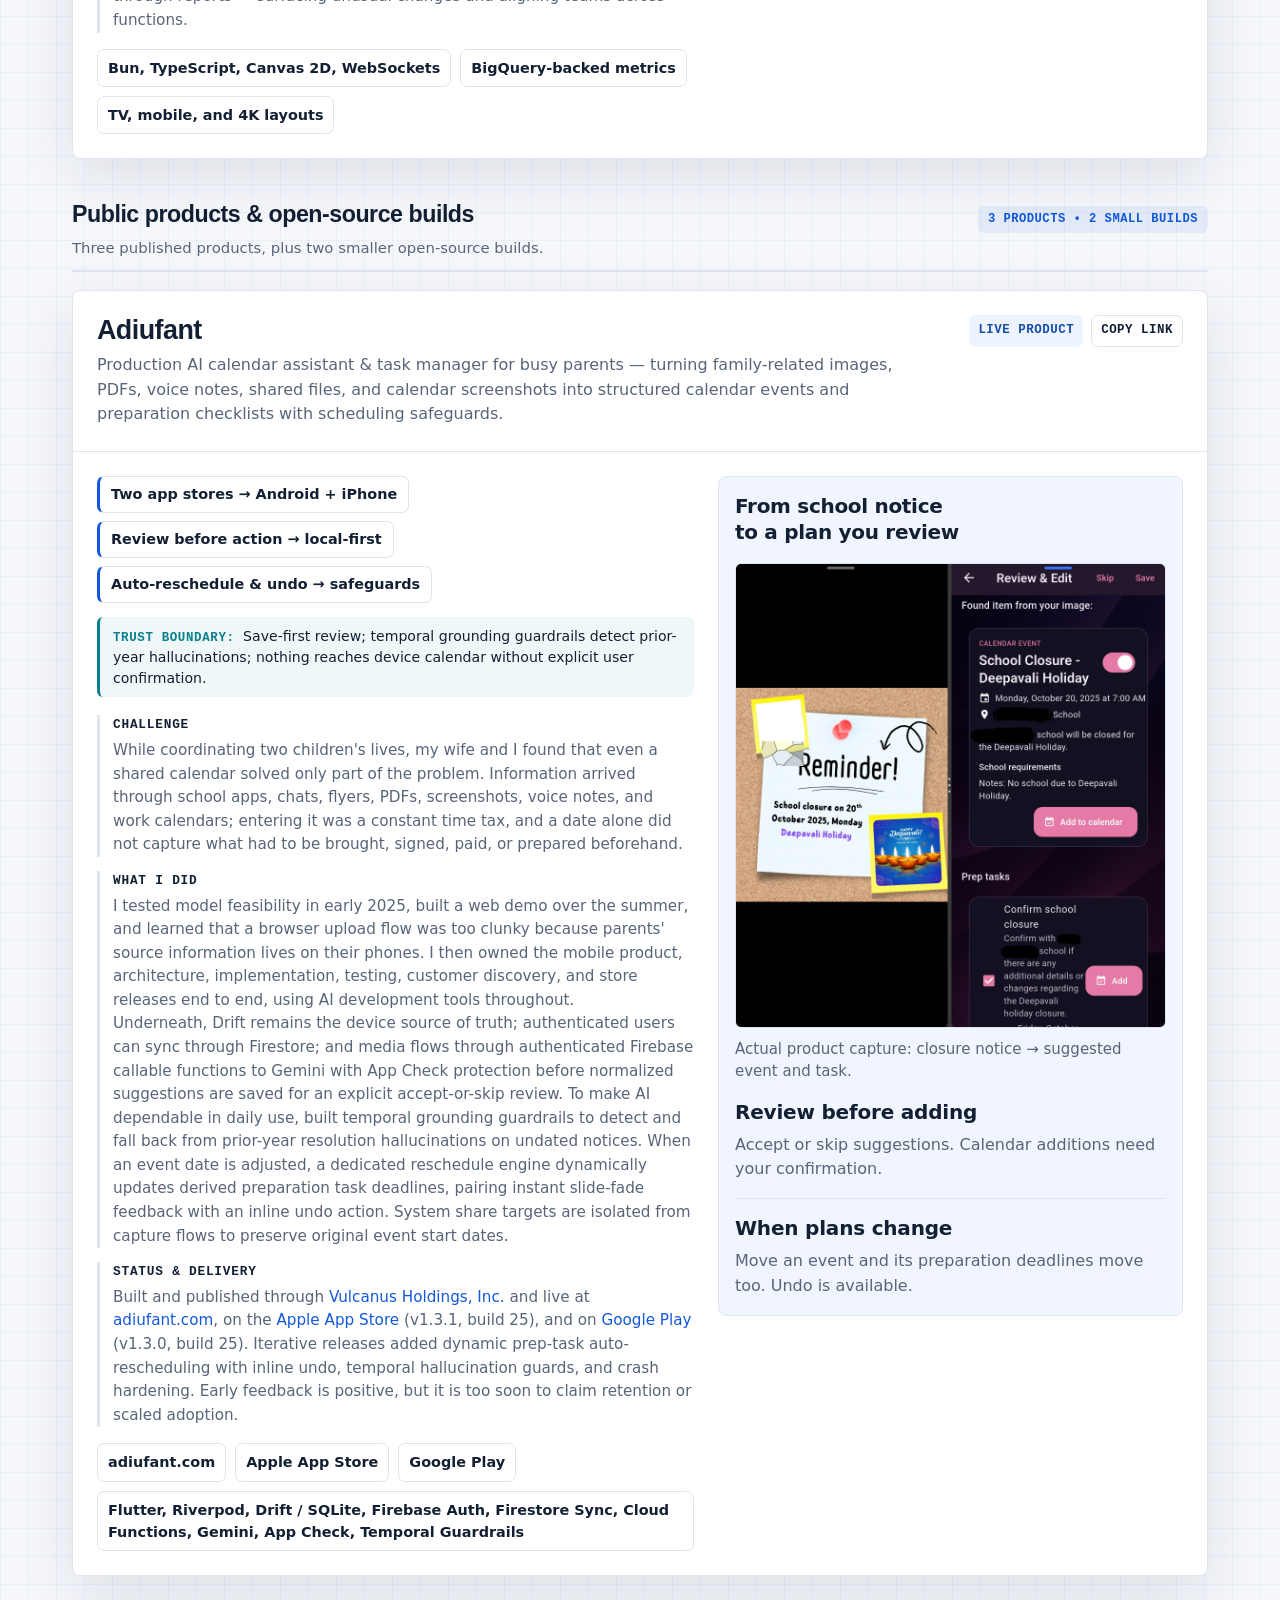
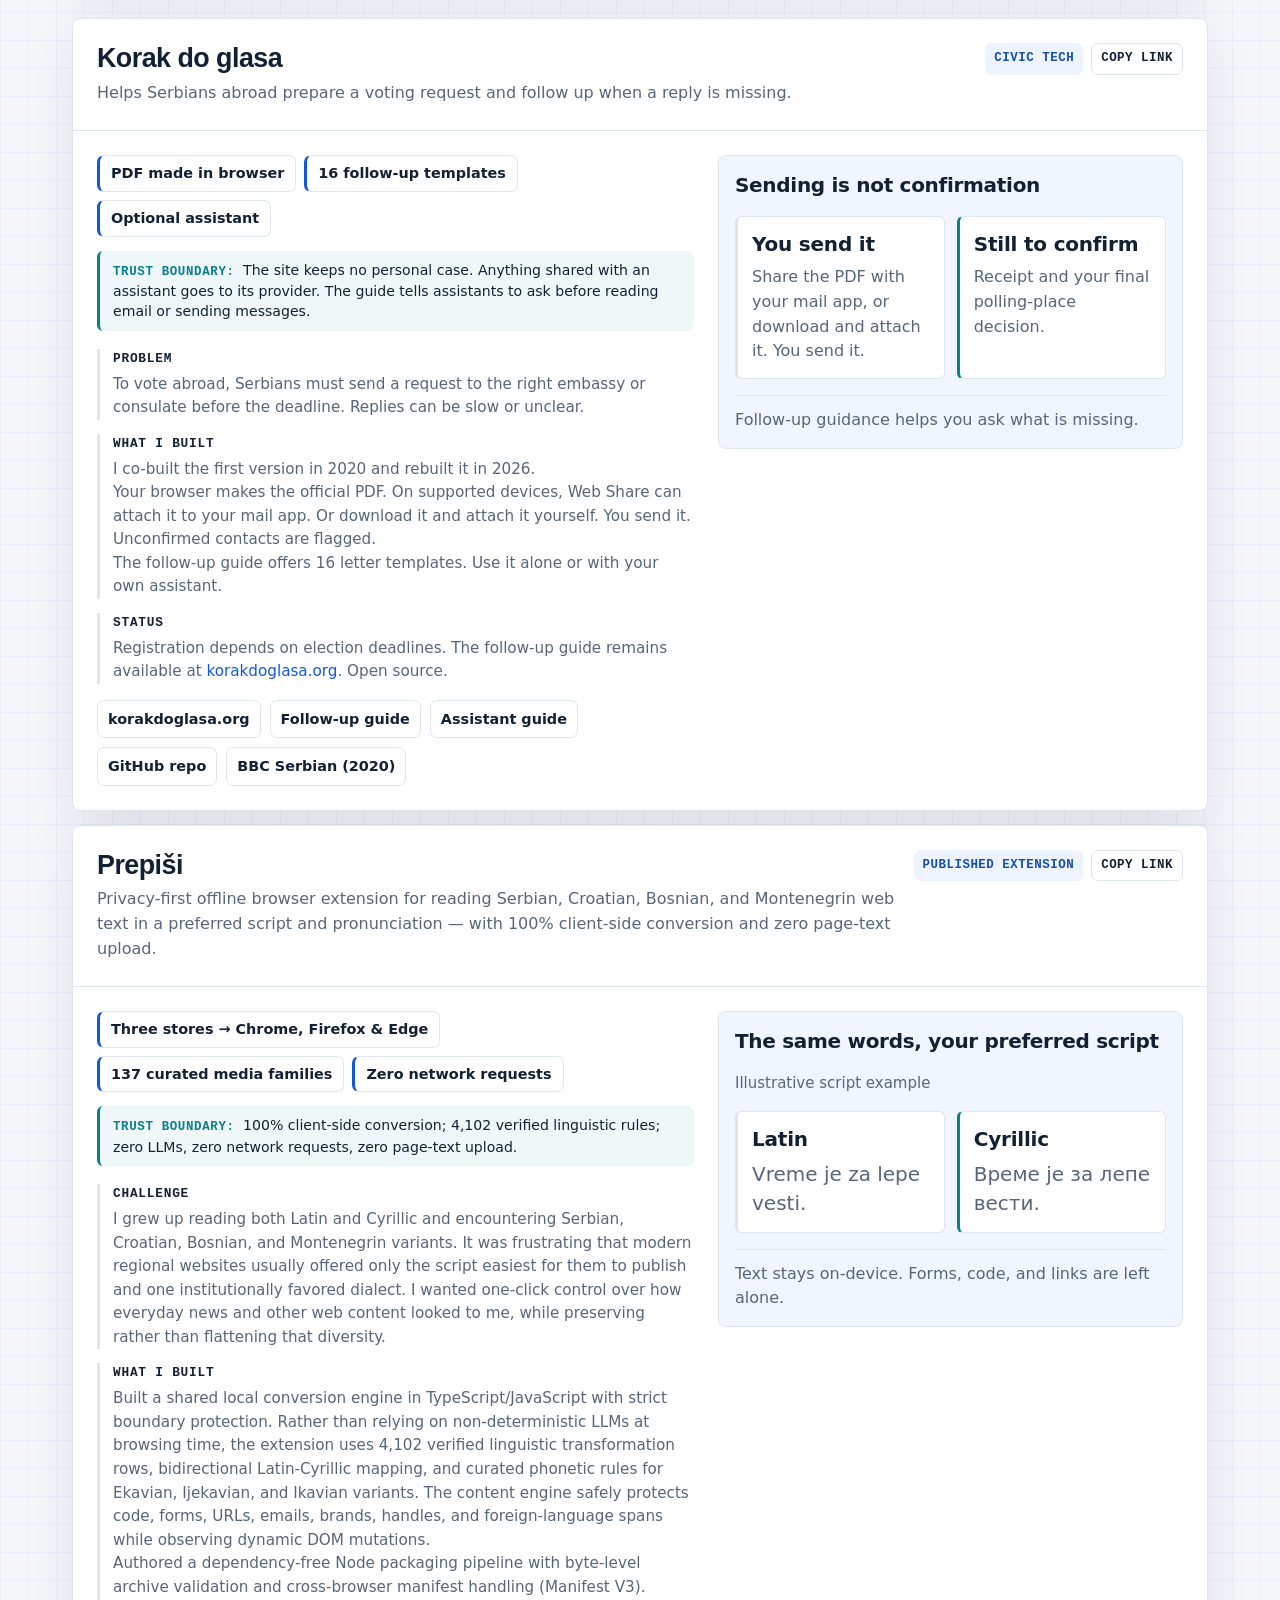
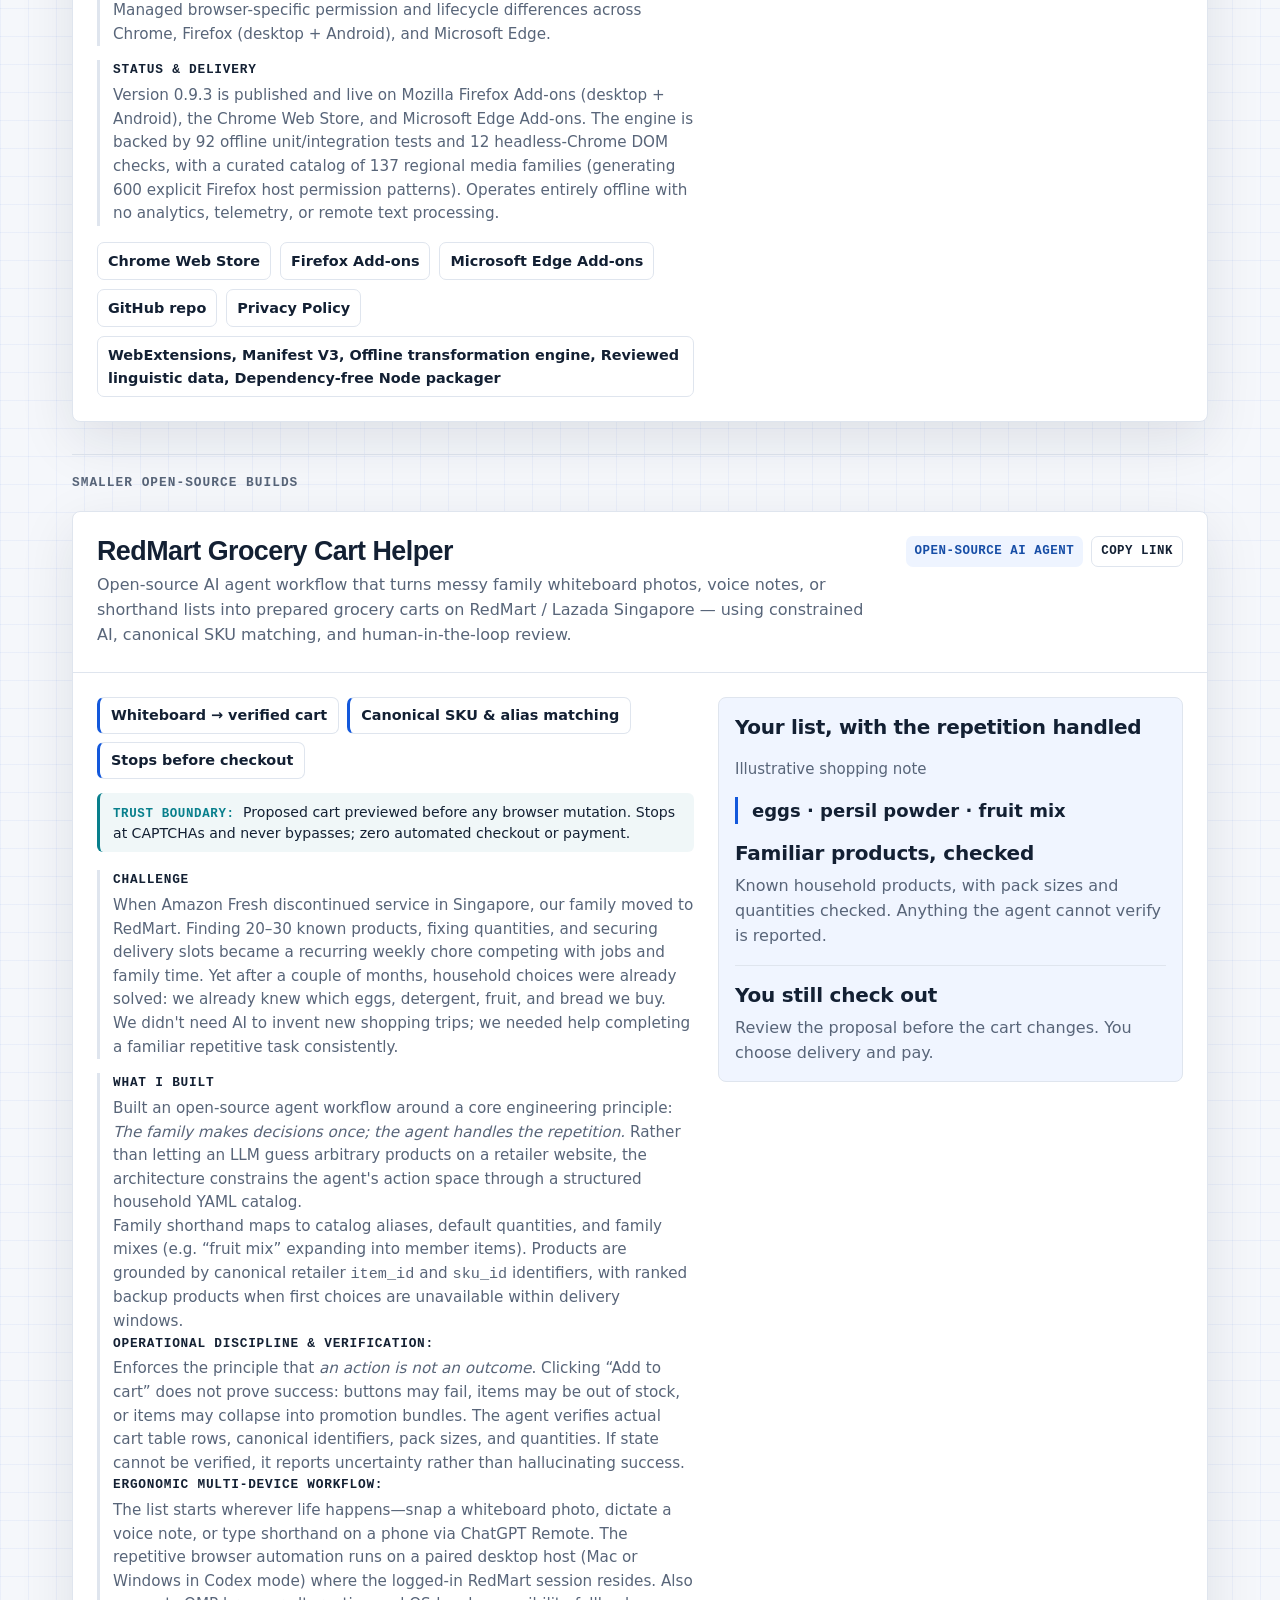
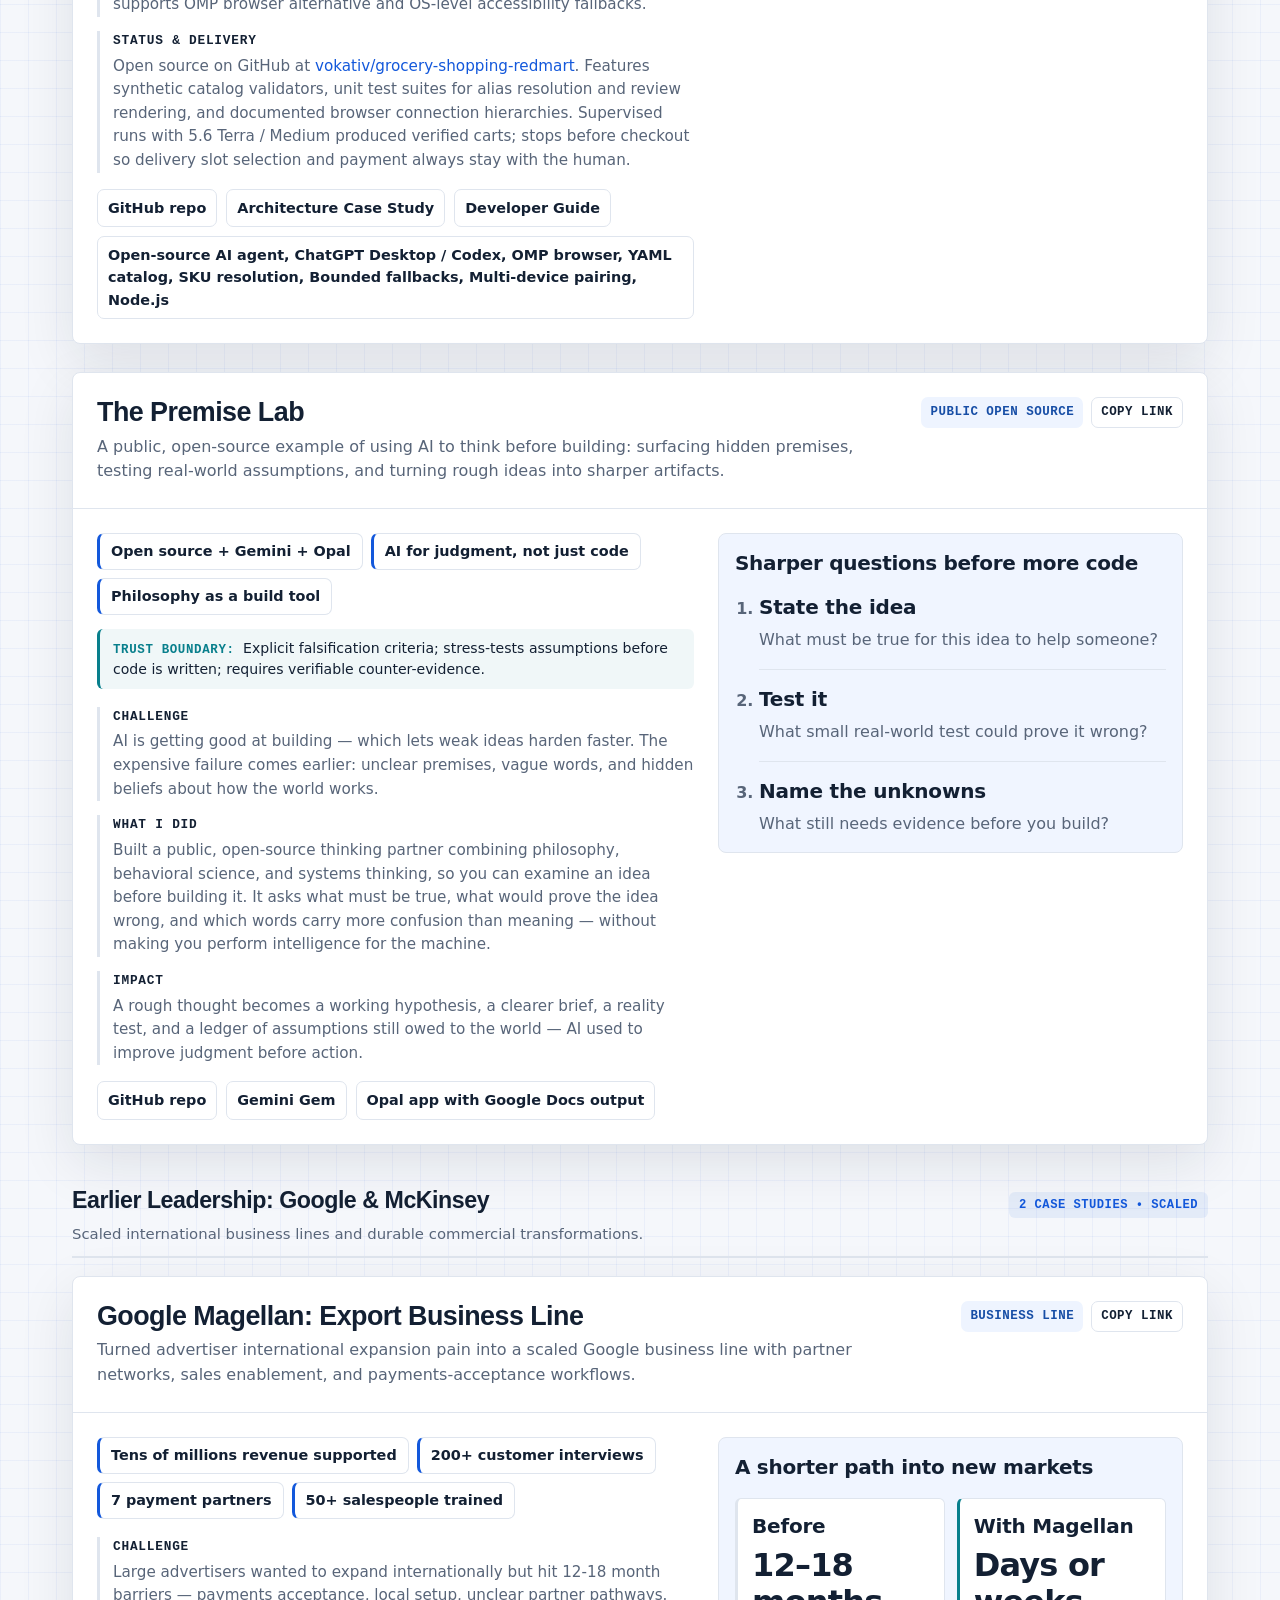
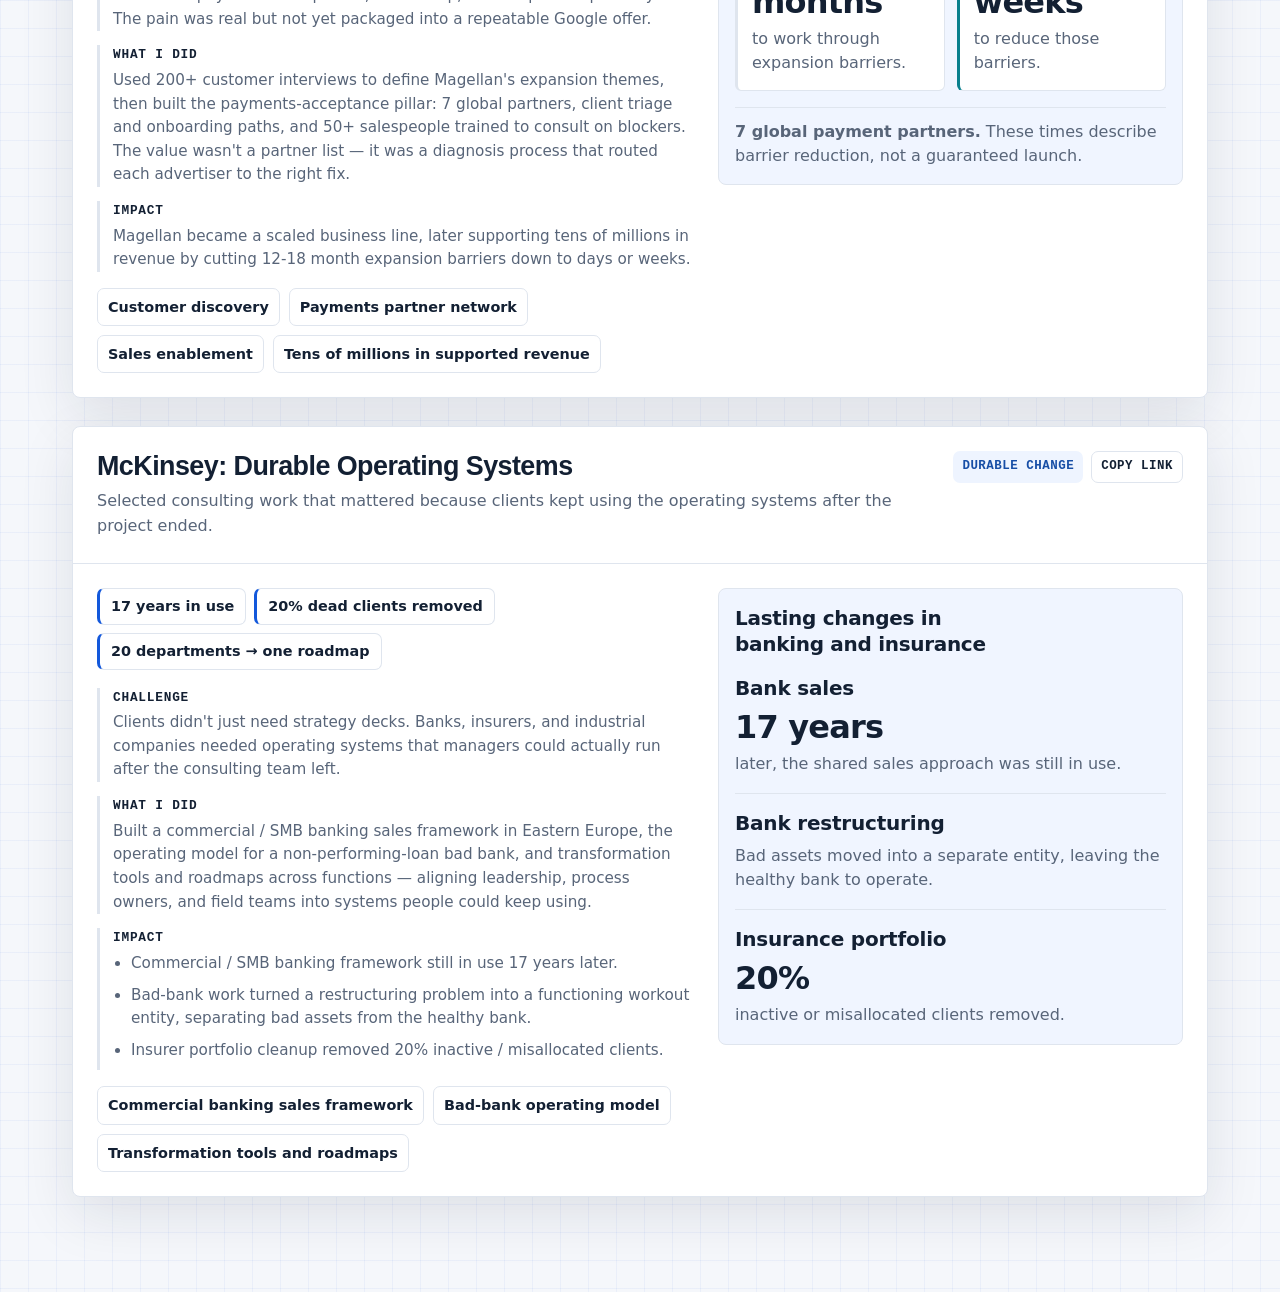
==== commit 11691bab: "Lead with company impact and simplify civic project copy" ====
--- a/artifacts.html
+++ b/artifacts.html
@@ -47,50 +47,6 @@
         },
         "hasPart": [
             {
-                "@type": "SoftwareApplication",
-                "name": "Korak do glasa",
-                "url": "https://korakdoglasa.org/",
-                "codeRepository": "https://github.com/vokativ/glasanje",
-                "applicationCategory": "GovernmentApplication",
-                "operatingSystem": "All modern browsers",
-                "description": "Open-source civic-tech diaspora voter-registration platform for Serbia's 2026 election cycle. Features client-side document generation with zero server-side applicant PII, an automated source-backed diplomatic mission verification pipeline, and an open post-submission follow-up procedure with machine-readable instructions for external AI agents."
-            },
-            {
-                "@type": "SoftwareApplication",
-                "name": "Adiufant",
-                "url": "https://adiufant.com",
-                "applicationCategory": "ProductivityApplication",
-                "description": "Production mobile app for iPhone and Android, live at adiufant.com; turns family-related PDFs, photos, voice notes, shared files, and calendar screenshots into structured events and preparation tasks.",
-                "publisher": {
-                    "@type": "Organization",
-                    "name": "Vulcanus Holdings, Inc.",
-                    "url": "https://vulcanusholdings.com"
-                }
-            },
-            {
-                "@type": "SoftwareApplication",
-                "name": "RedMart Grocery Cart Helper",
-                "url": "https://github.com/vokativ/grocery-shopping-redmart",
-                "codeRepository": "https://github.com/vokativ/grocery-shopping-redmart",
-                "applicationCategory": "ProductivityApplication",
-                "description": "Open-source AI agent workflow that turns messy family whiteboard photos, voice notes, or shorthand lists into prepared grocery carts on RedMart / Lazada Singapore using constrained AI, canonical SKU matching, and human-in-the-loop review."
-            },
-            {
-                "@type": "SoftwareApplication",
-                "name": "Prepiši",
-                "url": "https://chromewebstore.google.com/detail/prepi%C5%A1i/lgcbhfgbbjdhglmomlgkbeikcngjhikb",
-                "codeRepository": "https://github.com/vokativ/prepisi",
-                "applicationCategory": "UtilitiesApplication",
-                "description": "Privacy-first, offline browser extension published for Chrome, Firefox, and Edge (v0.9.3). Converts Serbian, Croatian, Bosnian, and Montenegrin web text between scripts and reviewed pronunciation variants with 100% client-side conversion and zero page-text upload."
-            },
-            {
-                "@type": "SoftwareSourceCode",
-                "name": "The Premise Lab",
-                "codeRepository": "https://github.com/vokativ/premise-lab",
-                "programmingLanguage": ["Markdown", "Shell"],
-                "description": "Open-source AI-agent method and skill package for stress-testing early ideas before they harden into code, with installer guides and tool-specific distributions."
-            },
-            {
                 "@type": "CreativeWork",
                 "name": "Company Data + AI Platform",
                 "description": "Sanitized private-platform case study about turning previously opaque business metrics into daily operating visibility across subscriptions, payments, sales, support, logistics, and product usage.",
@@ -118,6 +74,50 @@
                 "description": "Live office metrics display using BigQuery-backed refreshes, Canvas 2D, WebSockets, and TV-compatible rendering for shared operating visibility."
             },
             {
+                "@type": "SoftwareApplication",
+                "name": "Adiufant",
+                "url": "https://adiufant.com",
+                "applicationCategory": "ProductivityApplication",
+                "description": "Production mobile app for iPhone and Android, live at adiufant.com; turns family-related PDFs, photos, voice notes, shared files, and calendar screenshots into structured events and preparation tasks.",
+                "publisher": {
+                    "@type": "Organization",
+                    "name": "Vulcanus Holdings, Inc.",
+                    "url": "https://vulcanusholdings.com"
+                }
+            },
+            {
+                "@type": "SoftwareApplication",
+                "name": "Korak do glasa",
+                "url": "https://korakdoglasa.org/",
+                "codeRepository": "https://github.com/vokativ/glasanje",
+                "applicationCategory": "GovernmentApplication",
+                "operatingSystem": "All modern browsers",
+                "description": "Open-source civic tool that helps Serbians abroad prepare a voting request and follow up when a reply is missing. PDFs are made in the browser. On supported devices, Web Share attaches the PDF to a chosen app; users can also download and attach it themselves. Users send requests. An optional guide offers 16 follow-up templates and instructions for external assistants."
+            },
+            {
+                "@type": "SoftwareApplication",
+                "name": "Prepiši",
+                "url": "https://chromewebstore.google.com/detail/prepi%C5%A1i/lgcbhfgbbjdhglmomlgkbeikcngjhikb",
+                "codeRepository": "https://github.com/vokativ/prepisi",
+                "applicationCategory": "UtilitiesApplication",
+                "description": "Privacy-first, offline browser extension published for Chrome, Firefox, and Edge (v0.9.3). Converts Serbian, Croatian, Bosnian, and Montenegrin web text between scripts and reviewed pronunciation variants with 100% client-side conversion and zero page-text upload."
+            },
+            {
+                "@type": "SoftwareApplication",
+                "name": "RedMart Grocery Cart Helper",
+                "url": "https://github.com/vokativ/grocery-shopping-redmart",
+                "codeRepository": "https://github.com/vokativ/grocery-shopping-redmart",
+                "applicationCategory": "ProductivityApplication",
+                "description": "Open-source AI agent workflow that turns messy family whiteboard photos, voice notes, or shorthand lists into prepared grocery carts on RedMart / Lazada Singapore using constrained AI, canonical SKU matching, and human-in-the-loop review."
+            },
+            {
+                "@type": "SoftwareSourceCode",
+                "name": "The Premise Lab",
+                "codeRepository": "https://github.com/vokativ/premise-lab",
+                "programmingLanguage": ["Markdown", "Shell"],
+                "description": "Open-source AI-agent method and skill package for stress-testing early ideas before they harden into code, with installer guides and tool-specific distributions."
+            },
+            {
                 "@type": "CreativeWork",
                 "name": "Google Magellan: Export Business Line",
                 "description": "Turned advertiser international expansion pain into a scaled Google business line with partner networks, sales enablement, and payments-acceptance workflows."
@@ -869,7 +869,7 @@
                 <p class="hero-role">Applied AI Product &amp; Research Lead &bull; ex Google &amp; McKinsey &bull; INSEAD MBA</p>
                 <p class="eyebrow">Selected work</p>
                 <h1>I lead data &amp; AI teams &mdash; and I still build and ship the systems myself.</h1>
-                <p class="lead">Selected public products, open-source agent workflows, and sanitized private platform case studies behind the CV. Built around a consistent pattern: diagnosing operating constraints, setting strict trust boundaries, and shipping dependable systems into real use.</p>
+                <p class="lead">Selected company data and AI case studies, public products, open-source builds, and earlier leadership work behind the CV. Built around a consistent pattern: diagnosing operating constraints, setting strict trust boundaries, and shipping dependable systems into real use.</p>
             </div>
             <nav class="contact" aria-label="Profile links">
                 <a href="index.html">CV</a>
@@ -883,12 +883,12 @@
         <!-- Sticky Section Navigation -->
         <nav class="sticky-nav" aria-label="Selected work categories">
             <div class="sticky-nav-inner">
-                <a href="#group-built" class="nav-pill is-active" aria-label="Products: 5 public projects" aria-current="location">
-                    <span class="pill-title">Products</span>
+                <a href="#group-rapsodo" class="nav-pill is-active" aria-label="Company: 5 enterprise data and AI case studies at Rapsodo" aria-current="location">
+                    <span class="pill-title">Company</span>
                     <span class="pill-count">5</span>
                 </a>
-                <a href="#group-rapsodo" class="nav-pill" aria-label="Company: 5 enterprise data and AI case studies at Rapsodo">
-                    <span class="pill-title">Company</span>
+                <a href="#group-built" class="nav-pill" aria-label="Products: 3 published products and 2 smaller open-source builds">
+                    <span class="pill-title">Products</span>
                     <span class="pill-count">5</span>
                 </a>
                 <a href="#group-earlier" class="nav-pill" aria-label="Google and McKinsey: 2 earlier leadership case studies">
@@ -898,83 +898,339 @@
             </div>
         </nav>
 
-        <!-- Group 1: Built & Shipped Myself (Public & Verifiable) -->
-        <section class="artifact-group" id="group-built">
+        <!-- Group 1: At Rapsodo: Head of Data Analytics & AI Lead (2023–2026) -->
+        <section class="artifact-group" id="group-rapsodo">
             <div class="group-header">
                 <div class="group-header-text">
-                    <h2 class="group-title">Built &amp; Shipped Myself</h2>
-                    <p class="group-desc">Public products and open-source agent systems live in production with verifiable trust boundaries.</p>
-                </div>
-                <span class="group-badge">5 Projects &bull; Public</span>
+                    <h2 class="group-title">Company Data &amp; AI</h2>
+                    <p class="group-desc">Enterprise work at Rapsodo as Head of Data Analytics &amp; AI Lead (2023&ndash;2026): data platform turnaround, conversational AI, and operating systems.</p>
+                </div>
+                <span class="group-badge">5 Case Studies &bull; Sanitized</span>
             </div>
 
-        <article class="artifact" id="hocudaglasam">
+        <article class="artifact" id="company-platform">
             <header class="artifact-header">
                 <div>
-                    <h2>Korak do glasa</h2>
-                    <p class="artifact-summary">Civic-tech diaspora voter-registration platform for Serbia's 2026 election cycle &mdash; combining client-side zero-PII registration PDF generation with a public follow-up procedure and machine-readable instructions for external AI agents.</p>
+                    <h2>Company Data + AI Platform</h2>
+                    <p class="artifact-summary">Inherited a brittle data stack after the data team left. Rebuilt it into daily, self-serve reporting across 16 business domains for leadership, finance, product, and support.</p>
                 </div>
                 <div class="artifact-actions">
-                    <span class="tag">Live Civic Tech</span>
-                    <a class="copy-link" href="#hocudaglasam" data-copy-link aria-label="Copy link to Korak do glasa">Copy link</a>
+                    <span class="tag">Private case study</span>
+                    <a class="copy-link" href="#company-platform" data-copy-link aria-label="Copy link to Company Data + AI Platform">Copy link</a>
                 </div>
             </header>
             <div class="artifact-body">
                 <div class="col-main">
-                    <div class="impact-chips" aria-label="Korak do glasa impact highlights">
-                        <span class="chip"><b>2026 election</b> refresh</span>
-                        <span class="chip"><b>16 canonical</b> templates</span>
-                        <span class="chip"><b>Zero server-side</b> PII</span>
-                    </div>
-                    <div class="trust-boundary">
-                        <strong>Trust boundary:</strong> Zero server-side case data. Opening agent.md provides no email access; no drafting or sending without explicit human sign-off.
-                    </div>
-                    <div class="prose">
+                <div class="impact-chips" aria-label="Company platform impact highlights">
+                    <span class="chip"><b>Broken &rarr; tested</b> pipelines</span>
+                    <span class="chip"><b>16 business domains</b>, daily</span>
+                    <span class="chip"><b>Executive &amp; board</b> reporting</span>
+                    <span class="chip chip-extra"><b>3.5B+</b> rows modeled</span>
+                    <span class="chip chip-extra"><b>1,100</b> SKUs governed</span>
+                </div>
+                    <div class="trust-boundary"><strong>Governance boundary:</strong> Governed Dataform models with automated BigQuery assertions; least-privilege IAM; business logic lives in version control, not ad-hoc BI formulas.</div>
+                <div class="prose">
                         <div class="detail-block">
                             <strong>Challenge</strong>
-                            <p>Serbian citizens abroad face a clumsy, high-friction registration process across dozens of diplomatic missions with strict deadlines. After submitting, applicants frequently face weeks of administrative silence or ambiguous acknowledgements with no tracking mechanism or guidance on strict legal appeal windows (often 24&ndash;48 hours).</p>
+                            <p>The previous data team had left. Jobs were brittle and syncs broke. Core metrics took 1&ndash;2 weeks and 3&ndash;5 people to assemble. Some business questions had no answer.</p>
                         </div>
                         <div class="detail-block block-extra">
-                            <strong>What I built</strong>
-                            <p>Originally created hocudaglasam.com in 2020 and refreshed the platform for Serbia's 2026 parliamentary election cycle as Korak do glasa (korakdoglasa.org). Rebuilt the frontend as a React 19 / TypeScript application using Vite and Bun, hosted on Firebase. Built an automated Python ingestion and verification pipeline that audits Ministry of Foreign Affairs directories and mission portals, enforces evidence citations before promoting newly published election mailboxes, and exposes a strict four-state coverage contract (confirmed, partial, notice-published, unconfirmed).</p>
-                            <p>The browser generates official voter registration PDFs locally with an embedded Cyrillic font and optional client-side ID document attachment. Zero applicant personal data or documents ever reach project servers; the completed PDF is handed off directly to the user's system mail client.</p>
-                            <p><strong>Post-submission follow-up &amp; AI agent instructions:</strong> Expanded the platform with a complete post-deadline follow-up system (<a href="https://korakdoglasa.org/pracenje/">/pracenje/</a> in Cyrillic and Latin). Rather than hosting an AI service that inspects personal inboxes, the site publishes an open operating procedure: 16 canonical correspondence templates (T01&ndash;T16) in <code>templates.json</code>, a machine-readable decision tree in <code>workflow.json</code>, an official legal source catalog in <code>sources.json</code>, and a dedicated AI agent playbook (<a href="https://korakdoglasa.org/pracenje/agent.md">/pracenje/agent.md</a>) with one-click handoff to ChatGPT, Claude, and Gemini.</p>
-                            <p>The agent playbook enforces strict permission and agency boundaries: visiting a URL is not permission to read private email; reading email does not permit saving drafts; saving drafts does not permit sending; and legal appeals require separate explicit authorization. The model must report along an explicit 5-step status ladder (text prepared &rarr; draft saved &rarr; message sent &rarr; receipt confirmed &rarr; filing proven) and distinguish preliminary acknowledgements from final polling place decisions.</p>
-                        </div>
-                        <div class="detail-block block-extra">
-                            <strong>Status &amp; Delivery</strong>
-                            <p>Live at <a href="https://korakdoglasa.org/">korakdoglasa.org</a> for the 2026 election cycle. Open source on GitHub with automated recipient verification and station coverage tests. (The historical 2020 domain hocudaglasam.com lapsed after prior cycles and now hosts unrelated third-party content; all current operations are maintained under korakdoglasa.org).</p>
+                            <strong>What I did</strong>
+                            <p>Rebuilt the stack on Terraform-managed GCP &mdash; BigQuery, Dataform, Airflow/Composer, Superset, and Cloud Functions. Modeled 16 business domains, repaired broken syncs, and put metric logic and SKU controls under version control with automated checks. Translated finance, product, and support questions into modeled data, including currency normalization and sales logic.</p>
+                        </div>
+                        <div class="detail-block">
+                            <strong>Impact</strong>
+                            <p>Leaders got daily, self-serve visibility, including answers to previously unanswerable business questions. Executive and board reporting helped steer an operating turnaround.</p>
                         </div>
                     </div>
                     <div class="proof-links block-extra">
-                        <a href="https://korakdoglasa.org/">korakdoglasa.org</a>
-                        <a href="https://korakdoglasa.org/pracenje/">Follow-up Guide (/pracenje/)</a>
-                        <a href="https://korakdoglasa.org/pracenje/agent.md">Agent Instructions (agent.md)</a>
-                        <a href="https://github.com/vokativ/glasanje">GitHub repo</a>
-                        <a href="https://www.bbc.com/serbian/lat/srbija-52769005">BBC Serbian coverage</a>
-                        <span>React 19, TypeScript, Vite, Bun, Python verification pipeline, client-side PDF, zero server-side PII, Firebase Hosting, Agent playbook (agent.md), 16 templates (templates.json), workflow.json</span>
-                    </div>
-                </div>
-                <aside class="visual" aria-labelledby="hocudaglasam-effect-title">
-                    <h3 class="visual-title" id="hocudaglasam-effect-title">Private preparation, clear follow-up</h3>
-                    <ol class="effect-list">
-                        <li class="effect-item">
-                            <h4>Prepare privately</h4>
-                            <p>Your PDF is made in your browser. Personal data and documents never reach project servers.</p>
-                        </li>
-                        <li class="effect-item">
-                            <h4>You send it</h4>
-                            <p>The PDF opens in your mail app. This is not proof of sending, receipt, or registration.</p>
-                        </li>
-                        <li class="effect-item">
-                            <h4>Follow up</h4>
-                            <p><strong class="effect-value">16 templates</strong> guide follow-up. Assistants need separate permission to read email, save drafts, send, or file an appeal.</p>
-                        </li>
-                    </ol>
+                        <span>Sanitized architecture</span>
+                        <span>Private production systems</span>
+                        <span>GCP, BigQuery, Airflow, Dataform, Superset</span>
+                    </div>
+                </div>
+                <aside class="visual" aria-labelledby="company-platform-effect-title">
+                    <h3 class="visual-title" id="company-platform-effect-title">From broken reporting to a daily operating view</h3>
+                    <div class="before-after effect-comparison">
+                        <div class="state before">
+                            <h4>Before &middot; Core metrics</h4>
+                            <strong class="effect-value">1&ndash;2 weeks</strong>
+                            <p>3&ndash;5 people hunting metrics.</p>
+                        </div>
+                        <div class="state after">
+                            <h4>After &middot; Core metrics</h4>
+                            <strong class="effect-value">Daily</strong>
+                            <p>A shared self-serve operating view.</p>
+                        </div>
+                        <div class="state before effect-secondary">
+                            <h4>Before &middot; Business questions</h4>
+                            <p>Some questions had no answer.</p>
+                        </div>
+                        <div class="state after effect-secondary">
+                            <h4>After &middot; Business questions</h4>
+                            <p>16 business domains modeled and visible.</p>
+                        </div>
+                        <div class="state before effect-secondary">
+                            <h4>Before &middot; Data flow</h4>
+                            <p>Brittle jobs. Broken syncs.</p>
+                        </div>
+                        <div class="state after effect-secondary">
+                            <h4>After &middot; Data flow</h4>
+                            <p>Version-controlled models. Automated checks.</p>
+                        </div>
+                    </div>
+                    <p class="effect-evidence">Supported executive and board reporting and helped steer an operating turnaround.</p>
                 </aside>
                 <button type="button" class="case-toggle" aria-expanded="false">Show full case</button>
             </div>
         </article>
+
+        <article class="artifact" id="golf-genie">
+            <header class="artifact-header">
+                <div>
+                    <h2>Golf Genie: Conversational Analytics</h2>
+                    <p class="artifact-summary">Moved business questions out of an analyst queue into a self-serve AI analytics app, where teams could ask in plain English and review the SQL behind each answer.</p>
+                </div>
+                <div class="artifact-actions">
+                    <span class="tag">AI analytics</span>
+                    <a class="copy-link" href="#golf-genie" data-copy-link aria-label="Copy link to Golf Genie: Conversational Analytics">Copy link</a>
+                </div>
+            </header>
+            <div class="artifact-body">
+                <div class="col-main">
+                <div class="impact-chips" aria-label="Golf Genie impact highlights">
+                    <span class="chip"><b>Usually ~30s</b> answers</span>
+                    <span class="chip"><b>Visible SQL</b> + export</span>
+                    <span class="chip"><b>Curated</b> data</span>
+                </div>
+                    <div class="trust-boundary"><strong>Trust boundary:</strong> Visible SQL generated and displayed before execution; analyst-verified query patterns ground queries in known business logic; CSV/Excel export for independent auditing.</div>
+                <div class="prose">
+                        <div class="detail-block">
+                            <strong>Challenge</strong>
+                            <p>Product and subscription questions &mdash; renewal and usage by customer vintage, month, and geography &mdash; were trapped behind dashboards, SQL, or analyst backlogs. US and Turkey teams waited on a Singapore analyst to wake up.</p>
+                        </div>
+                        <div class="detail-block block-extra">
+                            <strong>What I did</strong>
+                            <p>Built a FastAPI + Gemini analytics app on Cloud Run over curated BigQuery datasets. More than a chatbot on a database: it uses several dozen analyst-verified query patterns, shows the SQL it runs, and makes CSV/Excel export part of the workflow &mdash; so follow-up starts from concrete evidence.</p>
+                        </div>
+                        <div class="detail-block">
+                            <strong>Impact</strong>
+                            <p>Teams could explore business questions in plain English, with answers usually within 30 seconds. Visible SQL and CSV/Excel export let them review the query and spreadsheet rather than treat an AI answer as proof.</p>
+                        </div>
+                    </div>
+                    <div class="proof-links block-extra">
+                        <span>Production internal use</span>
+                        <span>Gemini, FastAPI, BigQuery, Cloud Run</span>
+                        <span>Verified query library</span>
+                    </div>
+                </div>
+                <aside class="visual" aria-labelledby="golf-genie-effect-title">
+                    <h3 class="visual-title" id="golf-genie-effect-title">From an analyst queue to self-serve answers</h3>
+                    <div class="before-after effect-comparison">
+                        <div class="state before">
+                            <h4>Before</h4>
+                            <strong class="effect-value">Wait for Singapore</strong>
+                            <p>US and Turkey teams waited for an analyst to wake up.</p>
+                        </div>
+                        <div class="state after">
+                            <h4>Usually</h4>
+                            <strong class="effect-value">~30 seconds</strong>
+                            <p>Ask business questions in plain English.</p>
+                        </div>
+                    </div>
+                    <p class="effect-evidence">SQL shown; CSV/Excel export for review.</p>
+                </aside>
+                <button type="button" class="case-toggle" aria-expanded="false">Show full case</button>
+            </div>
+        </article>
+
+        <article class="artifact" id="support-ai-reset">
+            <header class="artifact-header">
+                <div>
+                    <h2>Customer Support AI + Operating System Reset</h2>
+                    <p class="artifact-summary">Reset a failed support AI procurement, replaced a misfit tooling setup, and turned support interactions into earlier product and engineering signals.</p>
+                </div>
+                <div class="artifact-actions">
+                    <span class="tag">Practical AI</span>
+                    <a class="copy-link" href="#support-ai-reset" data-copy-link aria-label="Copy link to Customer Support AI + Operating System Reset">Copy link</a>
+                </div>
+            </header>
+            <div class="artifact-body">
+                <div class="col-main">
+                <div class="impact-chips" aria-label="Support AI impact highlights">
+                    <span class="chip"><b>~30%</b> tickets AI-handled</span>
+                    <span class="chip"><b>Weekly</b> product signal</span>
+                    <span class="chip"><b>Outcome-aligned</b> vendor</span>
+                </div>
+                    <div class="trust-boundary"><strong>Trust boundary:</strong> AI handles repetitive tier-1 volume; unknown queries route to human agents; weekly structured categorization feeds product &amp; engineering roadmap.</div>
+                <div class="prose">
+                        <div class="detail-block">
+                            <strong>Challenge</strong>
+                            <p>A substantial customer-service AI contract had been bought without the work to train and improve it. It underperformed, and support teams were still buried in manual work.</p>
+                        </div>
+                        <div class="detail-block block-extra">
+                            <strong>What I did</strong>
+                            <p>Treated it as an operating-system problem, not a procurement shortcut. Stopped the old contract, picked an outcome-aligned partner, and moved support from Salesforce views to Zendesk &mdash; aligning vendor incentives, workflow, training, and escalation paths.</p>
+                        </div>
+                        <div class="detail-block">
+                            <strong>Impact</strong>
+                            <p>By handoff the new AI handled roughly 30% of tickets. Emails, tickets, and call transcripts became weekly signal for Product and Engineering on what was starting to break.</p>
+                        </div>
+                    </div>
+                    <div class="proof-links block-extra">
+                        <span>Zendesk migration</span>
+                        <span>AI vendor reset</span>
+                        <span>Ticket, email, and call classification</span>
+                    </div>
+                </div>
+                <aside class="visual" aria-labelledby="support-ai-reset-effect-title">
+                    <h3 class="visual-title" id="support-ai-reset-effect-title">Support helps teams spot problems</h3>
+                    <ul class="effect-list">
+                        <li class="effect-item">
+                            <h4>AI-handled tickets</h4>
+                            <p><strong class="effect-value">&asymp;30%</strong> of tickets handled by AI by handoff.</p>
+                        </li>
+                        <li class="effect-item">
+                            <h4>People handle the unknowns</h4>
+                            <p>Unknown questions go to trained human agents.</p>
+                        </li>
+                        <li class="effect-item">
+                            <h4>Weekly product feedback</h4>
+                            <p>Emails, tickets, and calls help Product and Engineering spot emerging problems.</p>
+                        </li>
+                    </ul>
+                </aside>
+                <button type="button" class="case-toggle" aria-expanded="false">Show full case</button>
+            </div>
+        </article>
+
+        <article class="artifact" id="security-governance">
+            <header class="artifact-header">
+                <div>
+                    <h2>Security, Governance, and Production Discipline</h2>
+                    <p class="artifact-summary">Made the data and AI operating layer more enterprise-ready through SSO, backups, least-privilege access, governed BI, and safer production operations.</p>
+                </div>
+                <div class="artifact-actions">
+                    <span class="tag">Enterprise trust</span>
+                    <a class="copy-link" href="#security-governance" data-copy-link aria-label="Copy link to Security, Governance, and Production Discipline">Copy link</a>
+                </div>
+            </header>
+            <div class="artifact-body">
+                <div class="col-main">
+                <div class="impact-chips" aria-label="Security and governance impact highlights">
+                    <span class="chip"><b>Whole company</b> kept access</span>
+                    <span class="chip"><b>5&times; fewer</b> API keys, stale accounts cut, full SSO</span>
+                </div>
+                    <div class="trust-boundary"><strong>Security boundary:</strong> Enterprise SSO, dataset-scoped BigQuery access, least-privilege service accounts, automated backups and restore procedures.</div>
+                <div class="prose">
+                        <div class="detail-block">
+                            <strong>Challenge</strong>
+                            <p>Production analytics and AI touched company, customer, billing, and athlete data &mdash; but the inherited setup had fragile VM deployments, stale access, scattered keys, little disaster recovery, and overly broad permissions.</p>
+                        </div>
+                        <div class="detail-block block-extra">
+                            <strong>What I did</strong>
+                            <p>Migrated Superset from a VM to Kubernetes with Microsoft 365 SSO, automated backups, and custom roles &mdash; preserving existing dashboards and users. Tightened GCP service accounts, API keys, and dataset-level BigQuery permissions. The goal was a trust layer people could rely on, not just dashboards.</p>
+                        </div>
+                        <div class="detail-block">
+                            <strong>Impact</strong>
+                            <p>Safer and easier to trust: 100+ users kept access through the migration, stale accounts were removed, and permissions narrowed without breaking production workflows.</p>
+                        </div>
+                    </div>
+                    <div class="proof-links block-extra">
+                        <span>Superset v4 to v5 migration</span>
+                        <span>M365 SSO and RBAC</span>
+                        <span>Automated backups and restore paths</span>
+                        <span>Least-privilege IAM</span>
+                    </div>
+                </div>
+                <aside class="visual" aria-labelledby="security-governance-effect-title">
+                    <h3 class="visual-title" id="security-governance-effect-title">Keep people working, reduce risk</h3>
+                    <ul class="effect-list">
+                        <li class="effect-item">
+                            <h4>Access preserved</h4>
+                            <p><strong class="effect-value">100+ users</strong> kept access through the move, with company single sign-on.</p>
+                        </li>
+                        <li class="effect-item">
+                            <h4>Less unnecessary access</h4>
+                            <p><strong class="effect-value">5&times; fewer keys</strong> Stale accounts removed; access limited to the data needed.</p>
+                        </li>
+                        <li class="effect-item">
+                            <h4>A way to recover</h4>
+                            <p>Automated backups and restore procedures protect reporting setup.</p>
+                        </li>
+                    </ul>
+                </aside>
+                <button type="button" class="case-toggle" aria-expanded="false">Show full case</button>
+            </div>
+        </article>
+
+        <article class="artifact" id="office-metrics">
+            <header class="artifact-header">
+                <div>
+                    <h2>Company Office Metrics Display</h2>
+                    <p class="artifact-summary">A live TV-native dashboard that gave offices a shared view of what was happening across products, channels, customers, support, logistics, and regions.</p>
+                </div>
+                <div class="artifact-actions">
+                    <span class="tag">Live operations</span>
+                    <a class="copy-link" href="#office-metrics" data-copy-link aria-label="Copy link to Company Office Metrics Display">Copy link</a>
+                </div>
+            </header>
+            <div class="artifact-body">
+                <div class="col-main">
+                <div class="impact-chips" aria-label="Office metrics display impact highlights">
+                    <span class="chip"><b>4 offices</b>, one live view</span>
+                    <span class="chip"><b>Responsive</b>: TV, 4K, and mobile</span>
+                    <span class="chip"><b>Always-on</b> cadence</span>
+                </div>
+                <div class="prose">
+                        <div class="detail-block">
+                            <strong>Challenge</strong>
+                            <p>Company results were siloed. Teams had no shared, ambient view of product usage, sales, support signals, logistics, or customer feedback &mdash; and fragmented updates filled the gap.</p>
+                        </div>
+                        <div class="detail-block block-extra">
+                            <strong>What I did</strong>
+                            <p>Built a Bun + TypeScript app using Canvas 2D, WebSockets, and BigQuery-backed refreshes for office TVs (including Amazon Silk on Fire TV), scaling from mobile to 4K. Display context was a product constraint &mdash; URL parameters set units, so North American teams saw imperial while others saw metric.</p>
+                        </div>
+                        <div class="detail-block">
+                            <strong>Impact</strong>
+                            <p>All four global offices saw the same live picture at once, without digging through reports &mdash; surfacing unusual changes and aligning teams across functions.</p>
+                        </div>
+                    </div>
+                    <div class="proof-links block-extra">
+                        <span>Bun, TypeScript, Canvas 2D, WebSockets</span>
+                        <span>BigQuery-backed metrics</span>
+                        <span>TV, mobile, and 4K layouts</span>
+                    </div>
+                </div>
+                <aside class="visual" aria-labelledby="office-metrics-effect-title">
+                    <h3 class="visual-title" id="office-metrics-effect-title">One live picture across offices</h3>
+                    <div class="before-after">
+                        <div class="state before">
+                            <h4>Before</h4>
+                            <p>Scattered results and fragmented updates.</p>
+                        </div>
+                        <div class="state after">
+                            <h4>Across the company</h4>
+                            <p><strong class="effect-value">4 offices</strong> share live sales, product, logistics, and customer signals.</p>
+                        </div>
+                    </div>
+                    <p class="effect-evidence">From phones to office TVs, with local measurement units.</p>
+                </aside>
+                <button type="button" class="case-toggle" aria-expanded="false">Show full case</button>
+            </div>
+        </article>
+
+        </section>
+
+        <!-- Group 2: Public products & open-source builds -->
+        <section class="artifact-group" id="group-built">
+            <div class="group-header">
+                <div class="group-header-text">
+                    <h2 class="group-title">Public products &amp; open-source builds</h2>
+                    <p class="group-desc">Three published products, plus two smaller open-source builds.</p>
+                </div>
+                <span class="group-badge">3 Products &bull; 2 Small Builds</span>
+            </div>
 
         <article class="artifact" id="adiufant">
             <header class="artifact-header">
@@ -1038,6 +1294,133 @@
             </div>
         </article>
 
+        <article class="artifact" id="hocudaglasam">
+            <header class="artifact-header">
+                <div>
+                    <h2>Korak do glasa</h2>
+                    <p class="artifact-summary">Helps Serbians abroad prepare a voting request and follow up when a reply is missing.</p>
+                </div>
+                <div class="artifact-actions">
+                    <span class="tag">Civic Tech</span>
+                    <a class="copy-link" href="#hocudaglasam" data-copy-link aria-label="Copy link to Korak do glasa">Copy link</a>
+                </div>
+            </header>
+            <div class="artifact-body">
+                <div class="col-main">
+                    <div class="impact-chips" aria-label="Korak do glasa impact highlights">
+                        <span class="chip"><b>PDF made</b> in browser</span>
+                        <span class="chip"><b>16</b> follow-up templates</span>
+                        <span class="chip"><b>Optional</b> assistant</span>
+                    </div>
+                    <div class="trust-boundary">
+                        <strong>Trust boundary:</strong> The site keeps no personal case. Anything shared with an assistant goes to its provider. The guide tells assistants to ask before reading email or sending messages.
+                    </div>
+                    <div class="prose">
+                        <div class="detail-block">
+                            <strong>Problem</strong>
+                            <p>To vote abroad, Serbians must send a request to the right embassy or consulate before the deadline. Replies can be slow or unclear.</p>
+                        </div>
+                        <div class="detail-block block-extra">
+                            <strong>What I built</strong>
+                            <p>I co-built the first version in 2020 and rebuilt it in 2026.</p>
+                            <p>Your browser makes the official PDF. On supported devices, Web Share can attach it to your mail app. Or download it and attach it yourself. You send it. Unconfirmed contacts are flagged.</p>
+                            <p>The follow-up guide offers 16 letter templates. Use it alone or with your own assistant.</p>
+                        </div>
+                        <div class="detail-block block-extra">
+                            <strong>Status</strong>
+                            <p>Registration depends on election deadlines. The follow-up guide remains available at <a href="https://korakdoglasa.org/">korakdoglasa.org</a>. Open source.</p>
+                        </div>
+                    </div>
+                    <div class="proof-links block-extra">
+                        <a href="https://korakdoglasa.org/">korakdoglasa.org</a>
+                        <a href="https://korakdoglasa.org/pracenje/">Follow-up guide</a>
+                        <a href="https://korakdoglasa.org/pracenje/agent.md">Assistant guide</a>
+                        <a href="https://github.com/vokativ/glasanje">GitHub repo</a>
+                        <a href="https://www.bbc.com/serbian/lat/srbija-52769005">BBC Serbian (2020)</a>
+                    </div>
+                </div>
+                <aside class="visual" aria-labelledby="hocudaglasam-effect-title">
+                    <h3 class="visual-title" id="hocudaglasam-effect-title">Sending is not confirmation</h3>
+                    <div class="before-after">
+                        <div class="state before">
+                            <h4>You send it</h4>
+                            <p>Share the PDF with your mail app, or download and attach it. You send it.</p>
+                        </div>
+                        <div class="state after">
+                            <h4>Still to confirm</h4>
+                            <p>Receipt and your final polling-place decision.</p>
+                        </div>
+                    </div>
+                    <p class="effect-evidence">Follow-up guidance helps you ask what is missing.</p>
+                </aside>
+                <button type="button" class="case-toggle" aria-expanded="false">Show full case</button>
+            </div>
+        </article>
+
+        <article class="artifact" id="prepisi">
+            <header class="artifact-header">
+                <div>
+                    <h2>Prepiši</h2>
+                    <p class="artifact-summary">Privacy-first offline browser extension for reading Serbian, Croatian, Bosnian, and Montenegrin web text in a preferred script and pronunciation &mdash; with 100% client-side conversion and zero page-text upload.</p>
+                </div>
+                <div class="artifact-actions">
+                    <span class="tag">Published Extension</span>
+                    <a class="copy-link" href="#prepisi" data-copy-link aria-label="Copy link to Prepiši">Copy link</a>
+                </div>
+            </header>
+            <div class="artifact-body">
+                <div class="col-main">
+                    <div class="impact-chips" aria-label="Prepiši impact highlights">
+                        <span class="chip"><b>Three stores</b> &rarr; Chrome, Firefox &amp; Edge</span>
+                        <span class="chip"><b>137 curated</b> media families</span>
+                        <span class="chip"><b>Zero network</b> requests</span>
+                    </div>
+                                        <div class="trust-boundary"><strong>Trust boundary:</strong> 100% client-side conversion; 4,102 verified linguistic rules; zero LLMs, zero network requests, zero page-text upload.</div>
+<div class="prose">
+                        <div class="detail-block">
+                            <strong>Challenge</strong>
+                            <p>I grew up reading both Latin and Cyrillic and encountering Serbian, Croatian, Bosnian, and Montenegrin variants. It was frustrating that modern regional websites usually offered only the script easiest for them to publish and one institutionally favored dialect. I wanted one-click control over how everyday news and other web content looked to me, while preserving rather than flattening that diversity.</p>
+                        </div>
+                        <div class="detail-block block-extra">
+                            <strong>What I built</strong>
+                            <p>Built a shared local conversion engine in TypeScript/JavaScript with strict boundary protection. Rather than relying on non-deterministic LLMs at browsing time, the extension uses 4,102 verified linguistic transformation rows, bidirectional Latin-Cyrillic mapping, and curated phonetic rules for Ekavian, Ijekavian, and Ikavian variants. The content engine safely protects code, forms, URLs, emails, brands, handles, and foreign-language spans while observing dynamic DOM mutations.</p>
+                            <p>Authored a dependency-free Node packaging pipeline with byte-level archive validation and cross-browser manifest handling (Manifest V3). Managed browser-specific permission and lifecycle differences across Chrome, Firefox (desktop + Android), and Microsoft Edge.</p>
+                        </div>
+                        <div class="detail-block block-extra">
+                            <strong>Status &amp; Delivery</strong>
+                            <p>Version 0.9.3 is published and live on Mozilla Firefox Add-ons (desktop + Android), the Chrome Web Store, and Microsoft Edge Add-ons. The engine is backed by 92 offline unit/integration tests and 12 headless-Chrome DOM checks, with a curated catalog of 137 regional media families (generating 600 explicit Firefox host permission patterns). Operates entirely offline with no analytics, telemetry, or remote text processing.</p>
+                        </div>
+                    </div>
+                    <div class="proof-links block-extra">
+                        <a href="https://chromewebstore.google.com/detail/prepi%C5%A1i/lgcbhfgbbjdhglmomlgkbeikcngjhikb">Chrome Web Store</a>
+                        <a href="https://addons.mozilla.org/firefox/addon/prepisi-converter/">Firefox Add-ons</a>
+                        <a href="https://microsoftedge.microsoft.com/addons/detail/prepi%C5%A1i/idgdmkmmdemdhdkenlodijkljpbckool">Microsoft Edge Add-ons</a>
+                        <a href="https://github.com/vokativ/prepisi">GitHub repo</a>
+                        <a href="https://github.com/vokativ/prepisi/blob/main/PRIVACY.md">Privacy Policy</a>
+                        <span>WebExtensions, Manifest V3, Offline transformation engine, Reviewed linguistic data, Dependency-free Node packager</span>
+                    </div>
+                </div>
+                <aside class="visual" aria-labelledby="prepisi-effect-title">
+                    <h3 class="visual-title" id="prepisi-effect-title">The same words, your preferred script</h3>
+                    <p class="effect-caption">Illustrative script example</p>
+                    <div class="before-after effect-specimen">
+                        <div class="state before">
+                            <h4>Latin</h4>
+                            <p lang="sr-Latn">Vreme je za lepe vesti.</p>
+                        </div>
+                        <div class="state after">
+                            <h4>Cyrillic</h4>
+                            <p lang="sr-Cyrl">Време је за лепе вести.</p>
+                        </div>
+                    </div>
+                    <p class="effect-evidence">Text stays on-device. Forms, code, and links are left alone.</p>
+                </aside>
+                <button type="button" class="case-toggle" aria-expanded="false">Show full case</button>
+            </div>
+        </article>
+
+        <p class="eyebrow subgroup-label">Smaller open-source builds</p>
+
         <article class="artifact" id="redmart-grocery">
             <header class="artifact-header">
                 <div>
@@ -1104,68 +1487,6 @@
             </div>
         </article>
 
-        <article class="artifact" id="prepisi">
-            <header class="artifact-header">
-                <div>
-                    <h2>Prepiši</h2>
-                    <p class="artifact-summary">Privacy-first offline browser extension for reading Serbian, Croatian, Bosnian, and Montenegrin web text in a preferred script and pronunciation &mdash; with 100% client-side conversion and zero page-text upload.</p>
-                </div>
-                <div class="artifact-actions">
-                    <span class="tag">Published Extension</span>
-                    <a class="copy-link" href="#prepisi" data-copy-link aria-label="Copy link to Prepiši">Copy link</a>
-                </div>
-            </header>
-            <div class="artifact-body">
-                <div class="col-main">
-                    <div class="impact-chips" aria-label="Prepiši impact highlights">
-                        <span class="chip"><b>Three stores</b> &rarr; Chrome, Firefox &amp; Edge</span>
-                        <span class="chip"><b>137 curated</b> media families</span>
-                        <span class="chip"><b>Zero network</b> requests</span>
-                    </div>
-                                        <div class="trust-boundary"><strong>Trust boundary:</strong> 100% client-side conversion; 4,102 verified linguistic rules; zero LLMs, zero network requests, zero page-text upload.</div>
-<div class="prose">
-                        <div class="detail-block">
-                            <strong>Challenge</strong>
-                            <p>I grew up reading both Latin and Cyrillic and encountering Serbian, Croatian, Bosnian, and Montenegrin variants. It was frustrating that modern regional websites usually offered only the script easiest for them to publish and one institutionally favored dialect. I wanted one-click control over how everyday news and other web content looked to me, while preserving rather than flattening that diversity.</p>
-                        </div>
-                        <div class="detail-block block-extra">
-                            <strong>What I built</strong>
-                            <p>Built a shared local conversion engine in TypeScript/JavaScript with strict boundary protection. Rather than relying on non-deterministic LLMs at browsing time, the extension uses 4,102 verified linguistic transformation rows, bidirectional Latin-Cyrillic mapping, and curated phonetic rules for Ekavian, Ijekavian, and Ikavian variants. The content engine safely protects code, forms, URLs, emails, brands, handles, and foreign-language spans while observing dynamic DOM mutations.</p>
-                            <p>Authored a dependency-free Node packaging pipeline with byte-level archive validation and cross-browser manifest handling (Manifest V3). Managed browser-specific permission and lifecycle differences across Chrome, Firefox (desktop + Android), and Microsoft Edge.</p>
-                        </div>
-                        <div class="detail-block block-extra">
-                            <strong>Status &amp; Delivery</strong>
-                            <p>Version 0.9.3 is published and live on Mozilla Firefox Add-ons (desktop + Android), the Chrome Web Store, and Microsoft Edge Add-ons. The engine is backed by 92 offline unit/integration tests and 12 headless-Chrome DOM checks, with a curated catalog of 137 regional media families (generating 600 explicit Firefox host permission patterns). Operates entirely offline with no analytics, telemetry, or remote text processing.</p>
-                        </div>
-                    </div>
-                    <div class="proof-links block-extra">
-                        <a href="https://chromewebstore.google.com/detail/prepi%C5%A1i/lgcbhfgbbjdhglmomlgkbeikcngjhikb">Chrome Web Store</a>
-                        <a href="https://addons.mozilla.org/firefox/addon/prepisi-converter/">Firefox Add-ons</a>
-                        <a href="https://microsoftedge.microsoft.com/addons/detail/prepi%C5%A1i/idgdmkmmdemdhdkenlodijkljpbckool">Microsoft Edge Add-ons</a>
-                        <a href="https://github.com/vokativ/prepisi">GitHub repo</a>
-                        <a href="https://github.com/vokativ/prepisi/blob/main/PRIVACY.md">Privacy Policy</a>
-                        <span>WebExtensions, Manifest V3, Offline transformation engine, Reviewed linguistic data, Dependency-free Node packager</span>
-                    </div>
-                </div>
-                <aside class="visual" aria-labelledby="prepisi-effect-title">
-                    <h3 class="visual-title" id="prepisi-effect-title">The same words, your preferred script</h3>
-                    <p class="effect-caption">Illustrative script example</p>
-                    <div class="before-after effect-specimen">
-                        <div class="state before">
-                            <h4>Latin</h4>
-                            <p lang="sr-Latn">Vreme je za lepe vesti.</p>
-                        </div>
-                        <div class="state after">
-                            <h4>Cyrillic</h4>
-                            <p lang="sr-Cyrl">Време је за лепе вести.</p>
-                        </div>
-                    </div>
-                    <p class="effect-evidence">Text stays on-device. Forms, code, and links are left alone.</p>
-                </aside>
-                <button type="button" class="case-toggle" aria-expanded="false">Show full case</button>
-            </div>
-        </article>
-
         <article class="artifact" id="premise-lab">
             <header class="artifact-header">
                 <div>
@@ -1228,313 +1549,6 @@
 
         </section>
 
-        <!-- Group 2: At Rapsodo: Head of Data Analytics & AI Lead (2023–2026) -->
-        <section class="artifact-group" id="group-rapsodo">
-            <div class="group-header">
-                <div class="group-header-text">
-                    <h2 class="group-title">Company Data &amp; AI</h2>
-                    <p class="group-desc">Enterprise work at Rapsodo as Head of Data Analytics &amp; AI Lead (2023&ndash;2026): data platform turnaround, conversational AI, and operating systems.</p>
-                </div>
-                <span class="group-badge">5 Case Studies &bull; Sanitized</span>
-            </div>
-
-        <article class="artifact" id="company-platform">
-            <header class="artifact-header">
-                <div>
-                    <h2>Company Data + AI Platform</h2>
-                    <p class="artifact-summary">Turned a stalled analytics effort into the daily operating layer for subscription behavior, revenue, trial take-up, payments, sales, logistics, support, product usage, and executive company-health reporting.</p>
-                </div>
-                <div class="artifact-actions">
-                    <span class="tag">Private case study</span>
-                    <a class="copy-link" href="#company-platform" data-copy-link aria-label="Copy link to Company Data + AI Platform">Copy link</a>
-                </div>
-            </header>
-            <div class="artifact-body">
-                <div class="col-main">
-                <div class="impact-chips" aria-label="Company platform impact highlights">
-                    <span class="chip"><b>Weeks &rarr; daily</b> reporting</span>
-                    <span class="chip"><b>Board-level</b> reporting</span>
-                    <span class="chip"><b>16</b> business domains</span>
-                    <span class="chip chip-extra"><b>3.5B+</b> rows modeled</span>
-                    <span class="chip chip-extra"><b>1,100</b> SKUs governed</span>
-                </div>
-                    <div class="trust-boundary"><strong>Governance boundary:</strong> Governed Dataform models with automated BigQuery assertions; least-privilege IAM; business logic lives in version control, not ad-hoc BI formulas.</div>
-                <div class="prose">
-                        <div class="detail-block">
-                            <strong>Challenge</strong>
-                            <p>Core operating metrics took 1-2 weeks and 3-5 people to pull &mdash; usage, trials, subscriptions, payments, sales, support, logistics, product. Some questions couldn't be answered at all.</p>
-                        </div>
-                        <div class="detail-block block-extra">
-                            <strong>What I did</strong>
-                            <p>Rebuilt the stack on Terraform-managed GCP &mdash; BigQuery, Dataform, Airflow/Composer, Superset, Cloud Functions &mdash; across 16 business domains, and translated finance, product, and support questions into modeled data (currency normalization, SKU hygiene, sales logic) while rescuing broken syncs along the way.</p>
-                        </div>
-                        <div class="detail-block">
-                            <strong>Impact</strong>
-                            <p>Leaders manage the business daily instead of reconstructing it late &mdash; helping steer a major operating performance turnaround.</p>
-                        </div>
-                    </div>
-                    <div class="proof-links block-extra">
-                        <span>Sanitized architecture</span>
-                        <span>Private production systems</span>
-                        <span>GCP, BigQuery, Airflow, Dataform, Superset</span>
-                    </div>
-                </div>
-                <aside class="visual" aria-labelledby="company-platform-effect-title">
-                    <h3 class="visual-title" id="company-platform-effect-title">From a metric hunt to a daily view</h3>
-                    <div class="before-after">
-                        <div class="state before">
-                            <h4>Before</h4>
-                            <p><strong class="effect-value">1&ndash;2 weeks</strong> and 3&ndash;5 people to assemble core metrics.</p>
-                        </div>
-                        <div class="state after">
-                            <h4>After</h4>
-                            <p><strong class="effect-value">Daily</strong> A shared operating view for leadership, finance, product, and support.</p>
-                        </div>
-                    </div>
-                    <p class="effect-evidence"><strong>16 business domains</strong> supporting executive and board reporting.</p>
-                </aside>
-                <button type="button" class="case-toggle" aria-expanded="false">Show full case</button>
-            </div>
-        </article>
-
-        <article class="artifact" id="golf-genie">
-            <header class="artifact-header">
-                <div>
-                    <h2>Golf Genie: Conversational Analytics</h2>
-                    <p class="artifact-summary">Internal production AI analytics app that helped leadership, product, and non-technical teams ask complex business questions without starting from a blank SQL prompt.</p>
-                </div>
-                <div class="artifact-actions">
-                    <span class="tag">AI analytics</span>
-                    <a class="copy-link" href="#golf-genie" data-copy-link aria-label="Copy link to Golf Genie: Conversational Analytics">Copy link</a>
-                </div>
-            </header>
-            <div class="artifact-body">
-                <div class="col-main">
-                <div class="impact-chips" aria-label="Golf Genie impact highlights">
-                    <span class="chip"><b>Days &rarr; ~30s</b> answers</span>
-                    <span class="chip"><b>Self-serve</b> with visible SQL</span>
-                    <span class="chip"><b>All global teams</b> unblocked</span>
-                </div>
-                    <div class="trust-boundary"><strong>Trust boundary:</strong> Visible SQL generated and displayed before execution; analyst-verified query patterns ground queries in known business logic; CSV/Excel export for independent auditing.</div>
-                <div class="prose">
-                        <div class="detail-block">
-                            <strong>Challenge</strong>
-                            <p>Product and subscription questions &mdash; renewal and usage by customer vintage, month, and geography &mdash; were trapped behind dashboards, SQL, or analyst backlogs. US and Turkey teams waited on a Singapore analyst to wake up.</p>
-                        </div>
-                        <div class="detail-block block-extra">
-                            <strong>What I did</strong>
-                            <p>Built a FastAPI + Gemini analytics app on Cloud Run over curated BigQuery datasets. More than a chatbot on a database: it uses several dozen analyst-verified query patterns, shows the SQL it runs, and makes CSV/Excel export part of the workflow &mdash; so follow-up starts from concrete evidence.</p>
-                        </div>
-                        <div class="detail-block">
-                            <strong>Impact</strong>
-                            <p>Teams explore business questions in plain English, usually answered within 30 seconds, while keeping transparency. Verified patterns and curated datasets keep the AI useful instead of a black box.</p>
-                        </div>
-                    </div>
-                    <div class="proof-links block-extra">
-                        <span>Production internal use</span>
-                        <span>Gemini, FastAPI, BigQuery, Cloud Run</span>
-                        <span>Verified query library</span>
-                    </div>
-                </div>
-                <aside class="visual" aria-labelledby="golf-genie-effect-title">
-                    <h3 class="visual-title" id="golf-genie-effect-title">Ask a question. Check the answer.</h3>
-                    <p class="effect-caption">Illustrative business question</p>
-                    <blockquote class="effect-quote">
-                        <p>How do renewals vary by month and geography?</p>
-                    </blockquote>
-                    <ul class="effect-list">
-                        <li class="effect-item">
-                            <h4>Usually within about</h4>
-                            <p><strong class="effect-value">30 seconds</strong> for a plain-English answer.</p>
-                        </li>
-                        <li class="effect-item">
-                            <h4>Check the workings</h4>
-                            <p>See the database query (SQL) and download a spreadsheet for review.</p>
-                        </li>
-                    </ul>
-                </aside>
-                <button type="button" class="case-toggle" aria-expanded="false">Show full case</button>
-            </div>
-        </article>
-
-        <article class="artifact" id="support-ai-reset">
-            <header class="artifact-header">
-                <div>
-                    <h2>Customer Support AI + Operating System Reset</h2>
-                    <p class="artifact-summary">Reset a failed support AI procurement, replaced a misfit tooling setup, and turned support interactions into earlier product and engineering signals.</p>
-                </div>
-                <div class="artifact-actions">
-                    <span class="tag">Practical AI</span>
-                    <a class="copy-link" href="#support-ai-reset" data-copy-link aria-label="Copy link to Customer Support AI + Operating System Reset">Copy link</a>
-                </div>
-            </header>
-            <div class="artifact-body">
-                <div class="col-main">
-                <div class="impact-chips" aria-label="Support AI impact highlights">
-                    <span class="chip"><b>~30%</b> tickets AI-handled</span>
-                    <span class="chip"><b>Weekly</b> product signal</span>
-                    <span class="chip"><b>Outcome-aligned</b> vendor</span>
-                </div>
-                    <div class="trust-boundary"><strong>Trust boundary:</strong> AI handles repetitive tier-1 volume; unknown queries route to human agents; weekly structured categorization feeds product &amp; engineering roadmap.</div>
-                <div class="prose">
-                        <div class="detail-block">
-                            <strong>Challenge</strong>
-                            <p>A substantial customer-service AI contract had been bought without the work to train and improve it. It underperformed, and support teams were still buried in manual work.</p>
-                        </div>
-                        <div class="detail-block block-extra">
-                            <strong>What I did</strong>
-                            <p>Treated it as an operating-system problem, not a procurement shortcut. Stopped the old contract, picked an outcome-aligned partner, and moved support from Salesforce views to Zendesk &mdash; aligning vendor incentives, workflow, training, and escalation paths.</p>
-                        </div>
-                        <div class="detail-block">
-                            <strong>Impact</strong>
-                            <p>By handoff the new AI handled roughly 30% of tickets. Emails, tickets, and call transcripts became weekly signal for Product and Engineering on what was starting to break.</p>
-                        </div>
-                    </div>
-                    <div class="proof-links block-extra">
-                        <span>Zendesk migration</span>
-                        <span>AI vendor reset</span>
-                        <span>Ticket, email, and call classification</span>
-                    </div>
-                </div>
-                <aside class="visual" aria-labelledby="support-ai-reset-effect-title">
-                    <h3 class="visual-title" id="support-ai-reset-effect-title">Support helps teams spot problems</h3>
-                    <ul class="effect-list">
-                        <li class="effect-item">
-                            <h4>AI-handled tickets</h4>
-                            <p><strong class="effect-value">&asymp;30%</strong> of tickets handled by AI by handoff.</p>
-                        </li>
-                        <li class="effect-item">
-                            <h4>People handle the unknowns</h4>
-                            <p>Unknown questions go to trained human agents.</p>
-                        </li>
-                        <li class="effect-item">
-                            <h4>Weekly product feedback</h4>
-                            <p>Emails, tickets, and calls help Product and Engineering spot emerging problems.</p>
-                        </li>
-                    </ul>
-                </aside>
-                <button type="button" class="case-toggle" aria-expanded="false">Show full case</button>
-            </div>
-        </article>
-
-        <article class="artifact" id="security-governance">
-            <header class="artifact-header">
-                <div>
-                    <h2>Security, Governance, and Production Discipline</h2>
-                    <p class="artifact-summary">Made the data and AI operating layer more enterprise-ready through SSO, backups, least-privilege access, governed BI, and safer production operations.</p>
-                </div>
-                <div class="artifact-actions">
-                    <span class="tag">Enterprise trust</span>
-                    <a class="copy-link" href="#security-governance" data-copy-link aria-label="Copy link to Security, Governance, and Production Discipline">Copy link</a>
-                </div>
-            </header>
-            <div class="artifact-body">
-                <div class="col-main">
-                <div class="impact-chips" aria-label="Security and governance impact highlights">
-                    <span class="chip"><b>Whole company</b> kept access</span>
-                    <span class="chip"><b>5&times; fewer</b> API keys, stale accounts cut, full SSO</span>
-                </div>
-                    <div class="trust-boundary"><strong>Security boundary:</strong> Enterprise SSO, dataset-scoped BigQuery access, least-privilege service accounts, automated backups and restore procedures.</div>
-                <div class="prose">
-                        <div class="detail-block">
-                            <strong>Challenge</strong>
-                            <p>Production analytics and AI touched company, customer, billing, and athlete data &mdash; but the inherited setup had fragile VM deployments, stale access, scattered keys, little disaster recovery, and overly broad permissions.</p>
-                        </div>
-                        <div class="detail-block block-extra">
-                            <strong>What I did</strong>
-                            <p>Migrated Superset from a VM to Kubernetes with Microsoft 365 SSO, automated backups, and custom roles &mdash; preserving existing dashboards and users. Tightened GCP service accounts, API keys, and dataset-level BigQuery permissions. The goal was a trust layer people could rely on, not just dashboards.</p>
-                        </div>
-                        <div class="detail-block">
-                            <strong>Impact</strong>
-                            <p>Safer and easier to trust: 100+ users kept access through the migration, stale accounts were removed, and permissions narrowed without breaking production workflows.</p>
-                        </div>
-                    </div>
-                    <div class="proof-links block-extra">
-                        <span>Superset v4 to v5 migration</span>
-                        <span>M365 SSO and RBAC</span>
-                        <span>Automated backups and restore paths</span>
-                        <span>Least-privilege IAM</span>
-                    </div>
-                </div>
-                <aside class="visual" aria-labelledby="security-governance-effect-title">
-                    <h3 class="visual-title" id="security-governance-effect-title">Keep people working, reduce risk</h3>
-                    <ul class="effect-list">
-                        <li class="effect-item">
-                            <h4>Access preserved</h4>
-                            <p><strong class="effect-value">100+ users</strong> kept access through the move, with company single sign-on.</p>
-                        </li>
-                        <li class="effect-item">
-                            <h4>Less unnecessary access</h4>
-                            <p><strong class="effect-value">5&times; fewer keys</strong> Stale accounts removed; access limited to the data needed.</p>
-                        </li>
-                        <li class="effect-item">
-                            <h4>A way to recover</h4>
-                            <p>Automated backups and restore procedures protect reporting setup.</p>
-                        </li>
-                    </ul>
-                </aside>
-                <button type="button" class="case-toggle" aria-expanded="false">Show full case</button>
-            </div>
-        </article>
-
-        <article class="artifact" id="office-metrics">
-            <header class="artifact-header">
-                <div>
-                    <h2>Company Office Metrics Display</h2>
-                    <p class="artifact-summary">A live TV-native dashboard that gave offices a shared view of what was happening across products, channels, customers, support, logistics, and regions.</p>
-                </div>
-                <div class="artifact-actions">
-                    <span class="tag">Live operations</span>
-                    <a class="copy-link" href="#office-metrics" data-copy-link aria-label="Copy link to Company Office Metrics Display">Copy link</a>
-                </div>
-            </header>
-            <div class="artifact-body">
-                <div class="col-main">
-                <div class="impact-chips" aria-label="Office metrics display impact highlights">
-                    <span class="chip"><b>4 offices</b>, one live view</span>
-                    <span class="chip"><b>Responsive</b>: TV, 4K, and mobile</span>
-                    <span class="chip"><b>Always-on</b> cadence</span>
-                </div>
-                <div class="prose">
-                        <div class="detail-block">
-                            <strong>Challenge</strong>
-                            <p>Company results were siloed. Teams had no shared, ambient view of product usage, sales, support signals, logistics, or customer feedback &mdash; and fragmented updates filled the gap.</p>
-                        </div>
-                        <div class="detail-block block-extra">
-                            <strong>What I did</strong>
-                            <p>Built a Bun + TypeScript app using Canvas 2D, WebSockets, and BigQuery-backed refreshes for office TVs (including Amazon Silk on Fire TV), scaling from mobile to 4K. Display context was a product constraint &mdash; URL parameters set units, so North American teams saw imperial while others saw metric.</p>
-                        </div>
-                        <div class="detail-block">
-                            <strong>Impact</strong>
-                            <p>All four global offices saw the same live picture at once, without digging through reports &mdash; surfacing unusual changes and aligning teams across functions.</p>
-                        </div>
-                    </div>
-                    <div class="proof-links block-extra">
-                        <span>Bun, TypeScript, Canvas 2D, WebSockets</span>
-                        <span>BigQuery-backed metrics</span>
-                        <span>TV, mobile, and 4K layouts</span>
-                    </div>
-                </div>
-                <aside class="visual" aria-labelledby="office-metrics-effect-title">
-                    <h3 class="visual-title" id="office-metrics-effect-title">One live picture across offices</h3>
-                    <div class="before-after">
-                        <div class="state before">
-                            <h4>Before</h4>
-                            <p>Scattered results and fragmented updates.</p>
-                        </div>
-                        <div class="state after">
-                            <h4>Across the company</h4>
-                            <p><strong class="effect-value">4 offices</strong> share live sales, product, logistics, and customer signals.</p>
-                        </div>
-                    </div>
-                    <p class="effect-evidence">From phones to office TVs, with local measurement units.</p>
-                </aside>
-                <button type="button" class="case-toggle" aria-expanded="false">Show full case</button>
-            </div>
-        </article>
-
-        </section>
-
         <!-- Group 3: Earlier Leadership: Google & McKinsey -->
         <section class="artifact-group" id="group-earlier">
             <div class="group-header">
--- a/artifacts-presentation.css
+++ b/artifacts-presentation.css
@@ -102,6 +102,13 @@
     }
 }
 
+.subgroup-label {
+    margin: 32px 0 12px;
+    padding-top: 18px;
+    border-top: 1px solid var(--line);
+    color: var(--muted);
+}
+
 /* Effects are ordinary HTML, with container-driven comparisons rather than diagrams.
    Deliberately do not set .visual display: the page owns mobile disclosure states. */
 .visual {
@@ -207,6 +214,43 @@
     margin-top: 8px;
 }
 
+.effect-comparison {
+    gap: 10px 12px;
+}
+
+.effect-comparison .state {
+    padding: 10px 12px;
+}
+
+.effect-comparison .state h4 {
+    margin: 0 0 6px;
+    font-size: 1rem;
+    line-height: 1.3;
+}
+
+.effect-comparison .effect-value {
+    font-size: 1.75rem;
+}
+
+.effect-comparison .state.effect-secondary {
+    border: 0;
+    border-top: 1px solid var(--line);
+    border-radius: 0;
+    background: transparent;
+}
+
+.effect-comparison .effect-secondary.before {
+    border-inline-start: 3px solid var(--line);
+}
+
+.effect-comparison .effect-secondary.after {
+    border-inline-start: 3px solid var(--teal);
+}
+
+.effect-comparison .effect-secondary p {
+    font-size: 1rem;
+}
+
 @container case-effect (min-width: 420px) {
     .before-after {
         grid-template-columns: repeat(2, minmax(0, 1fr));
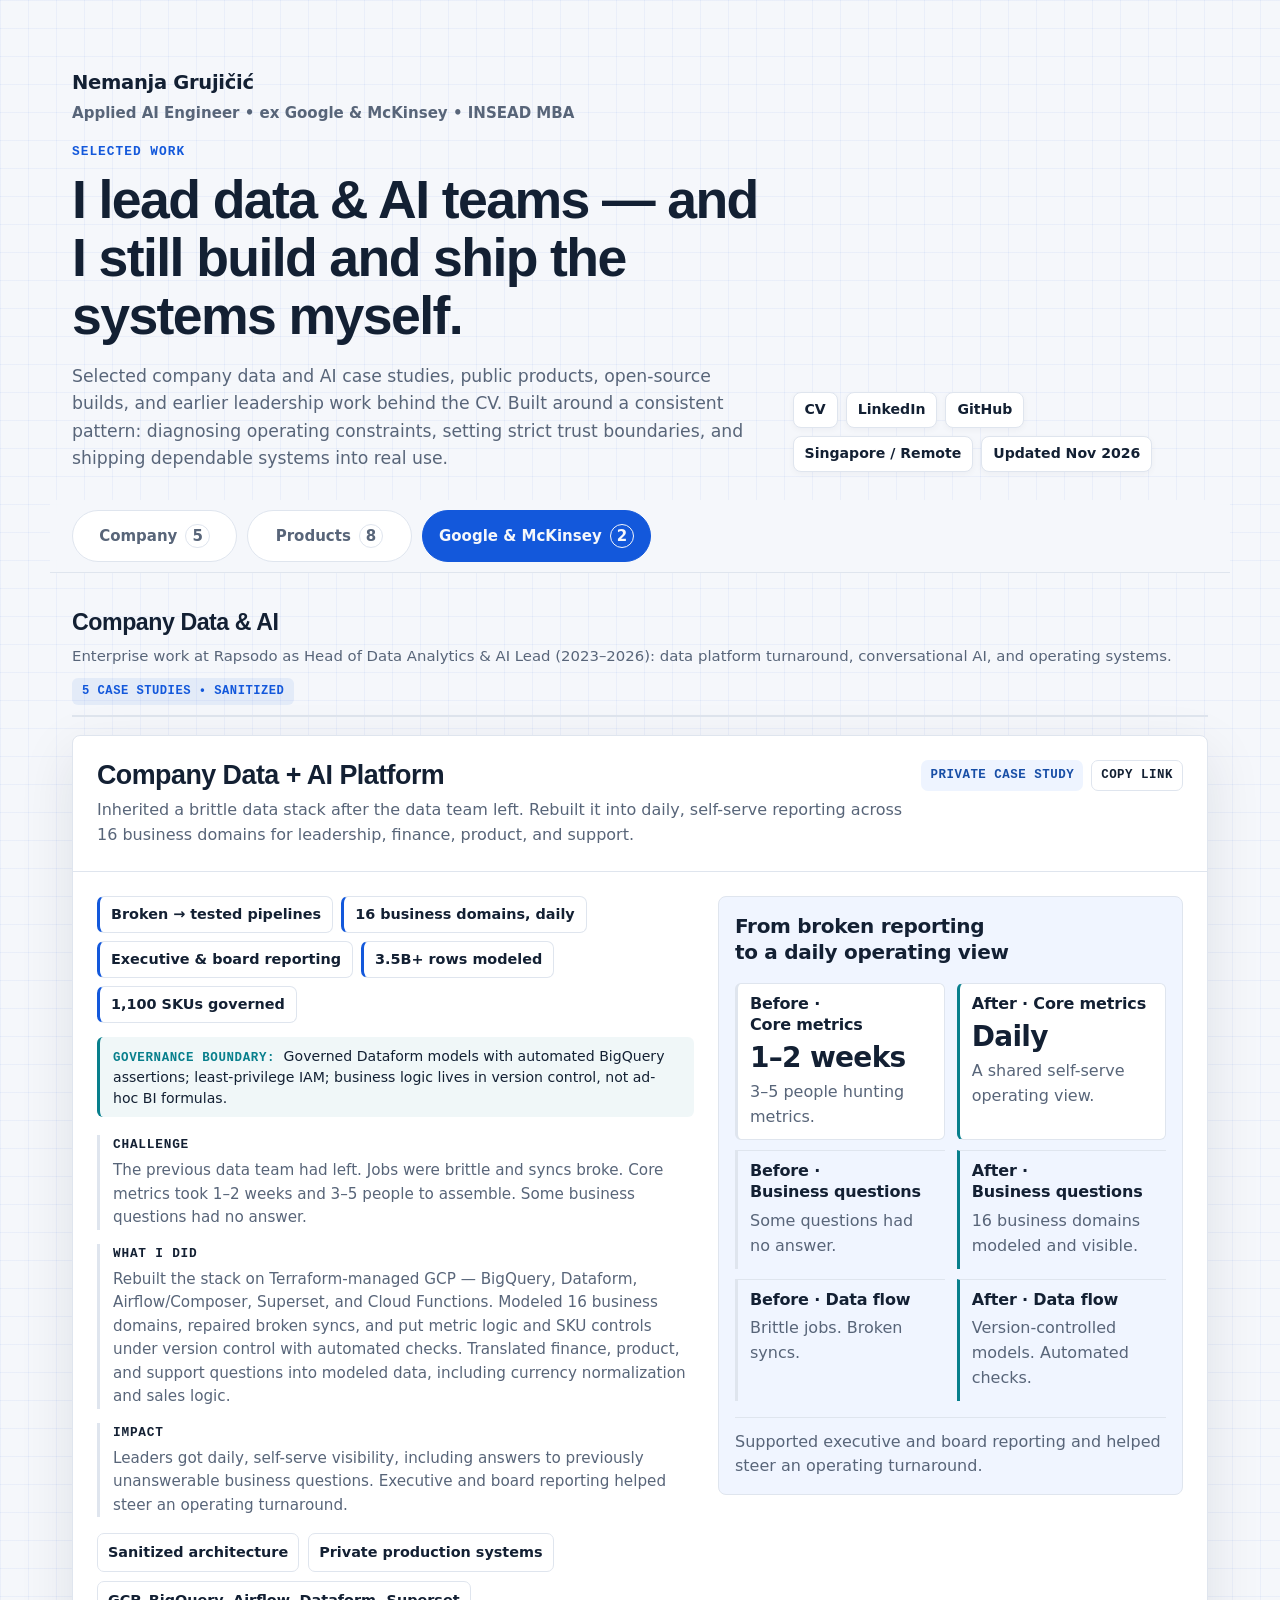
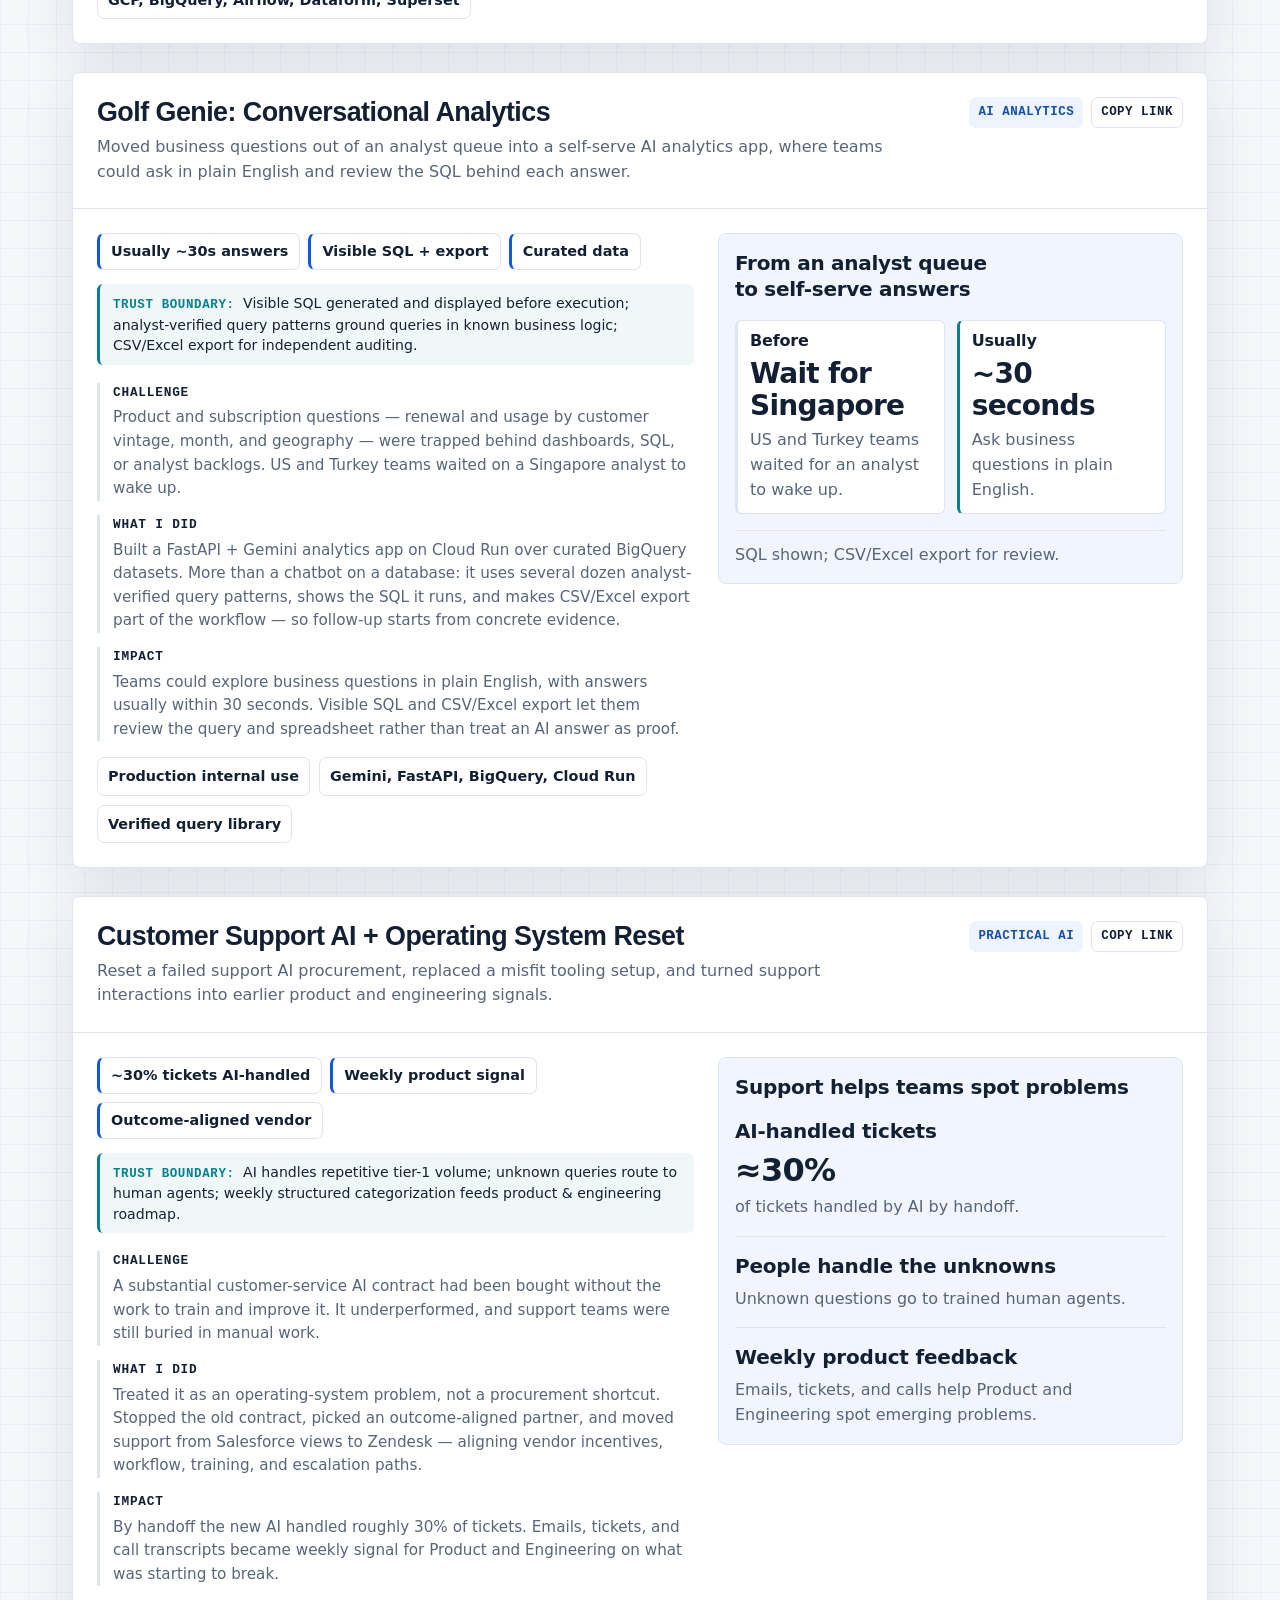
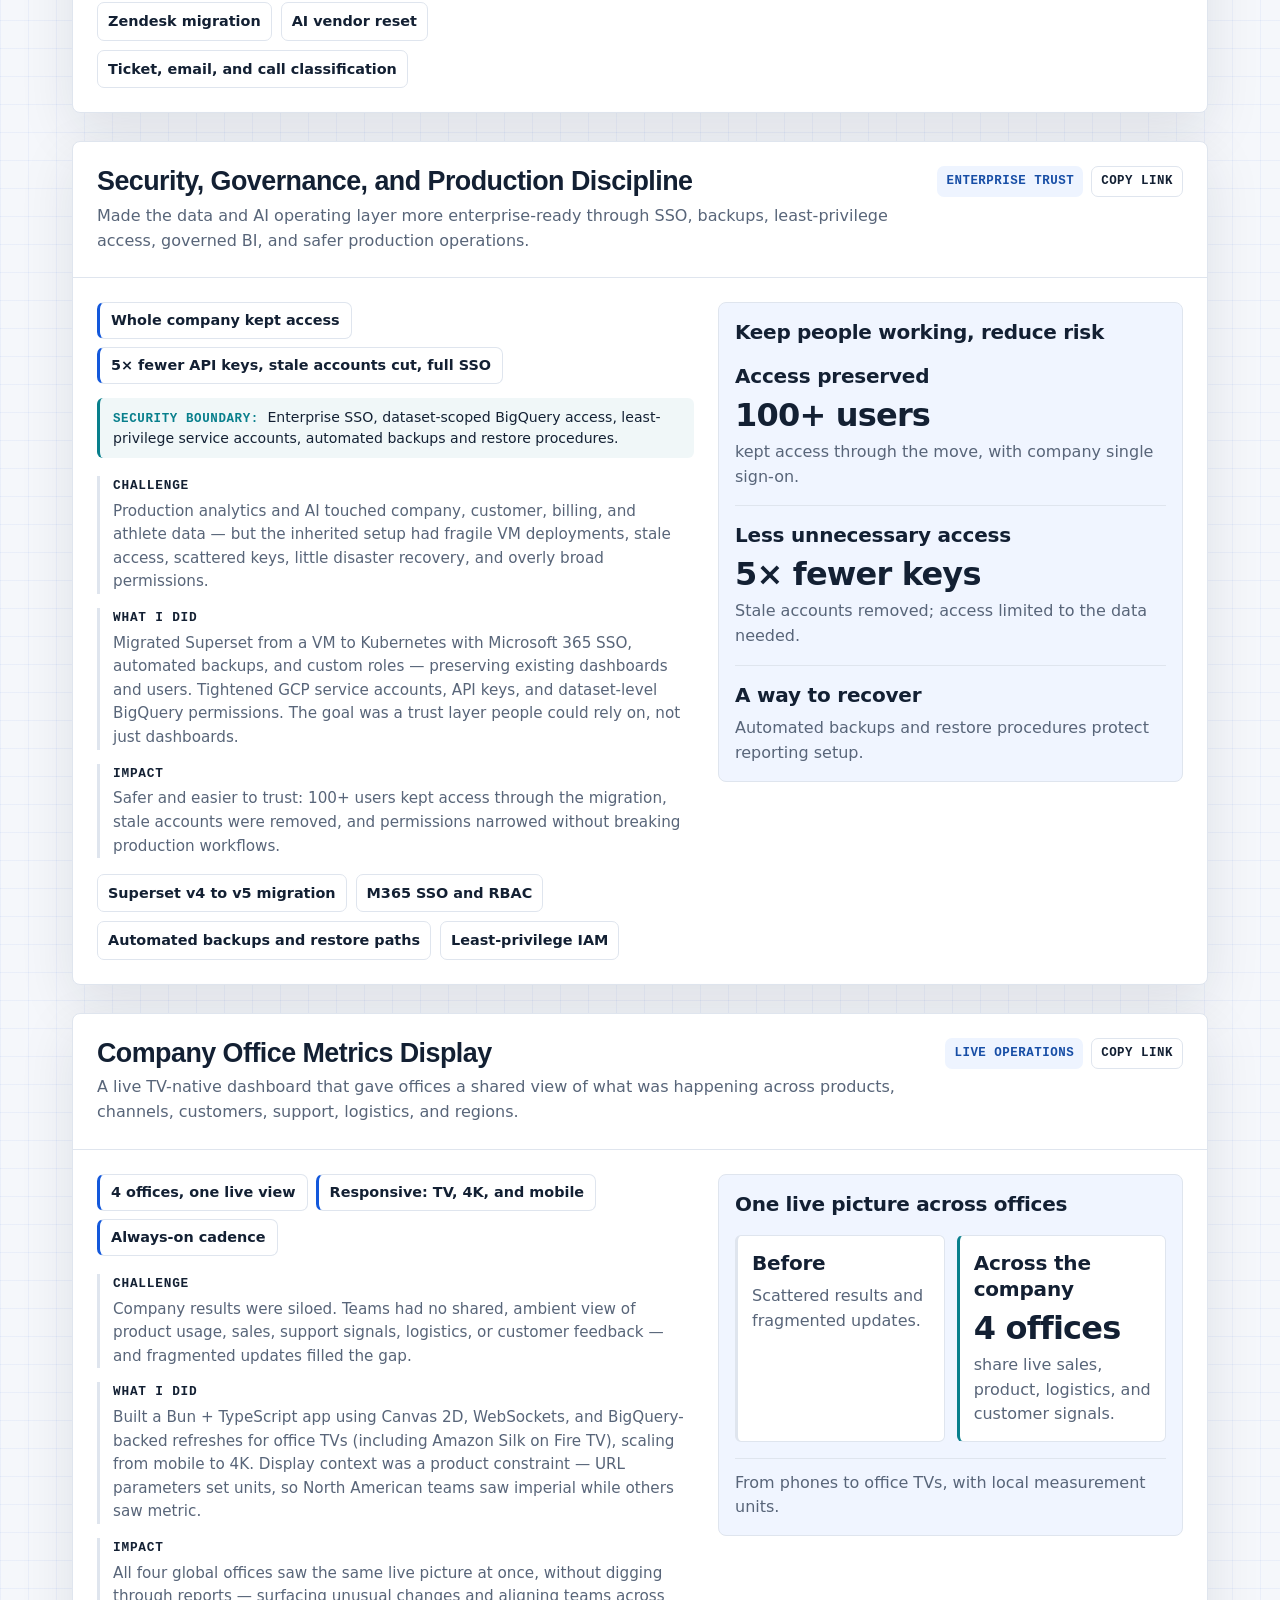
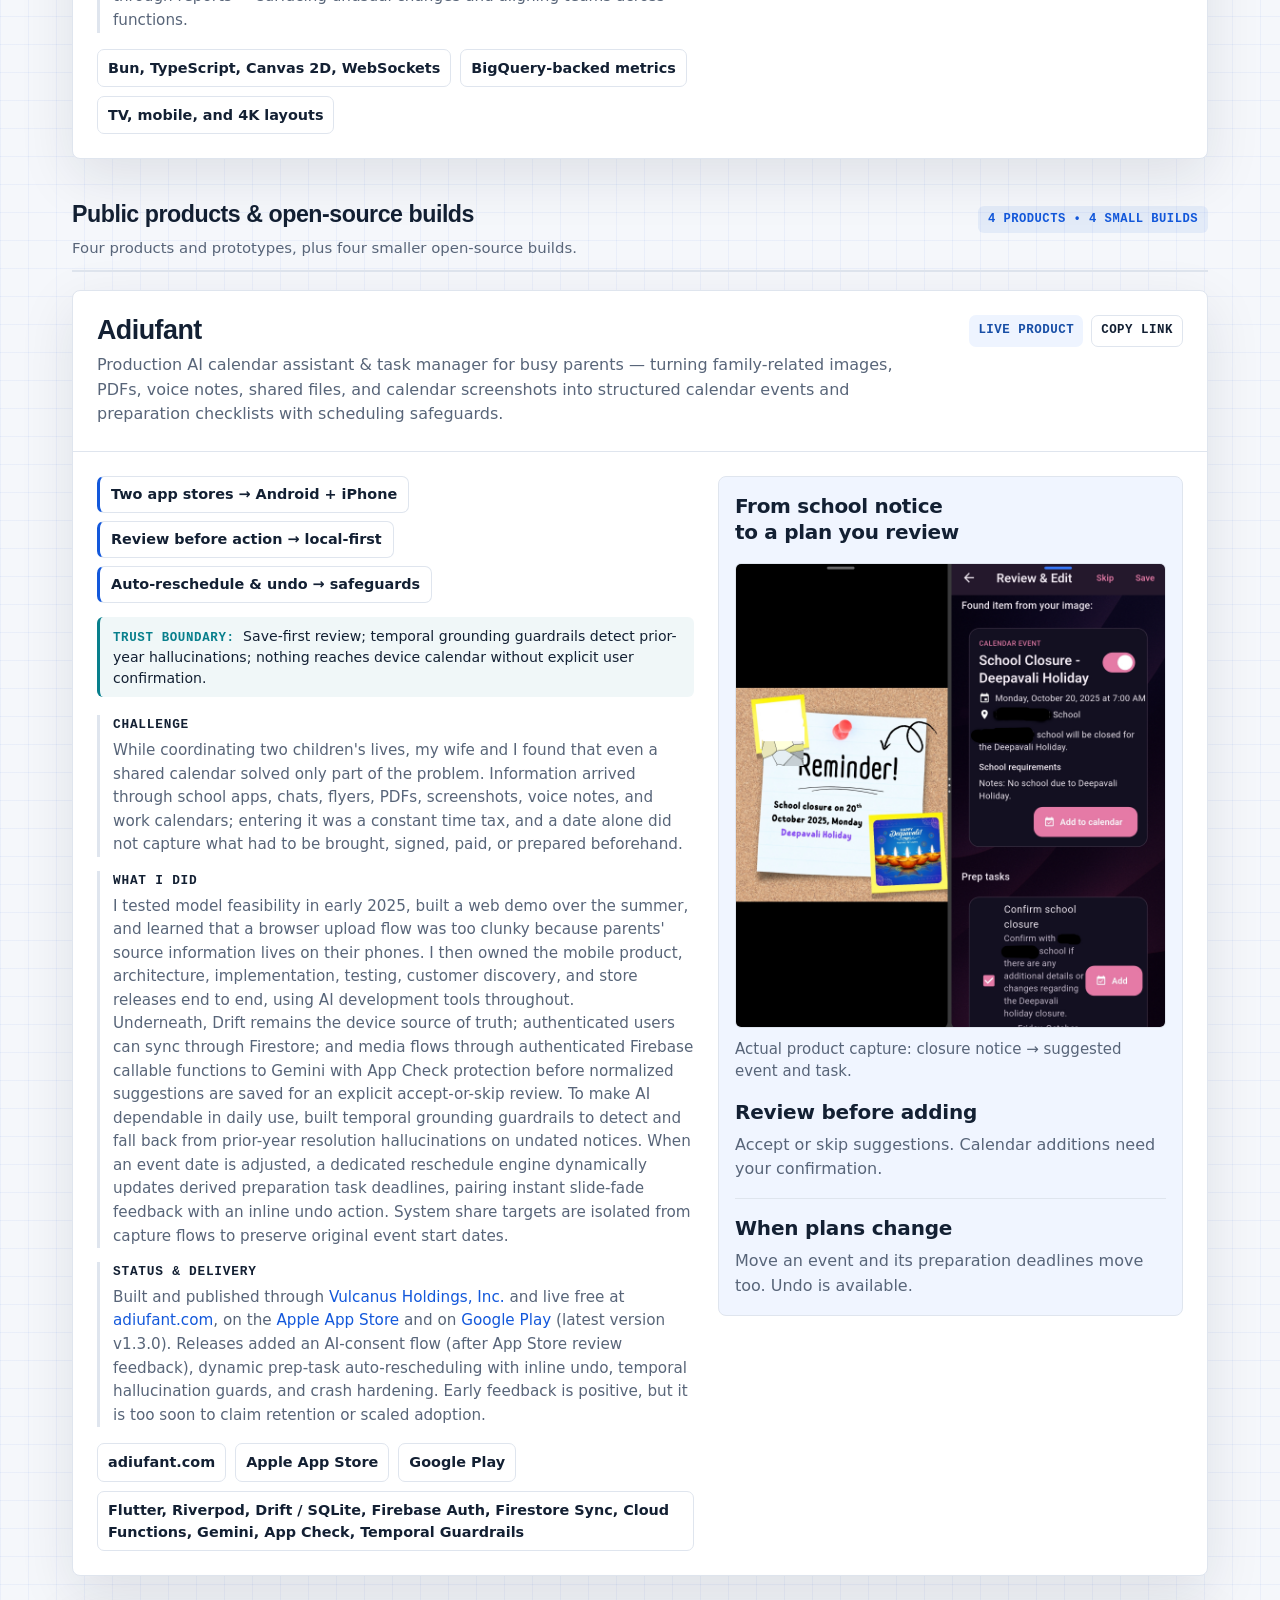
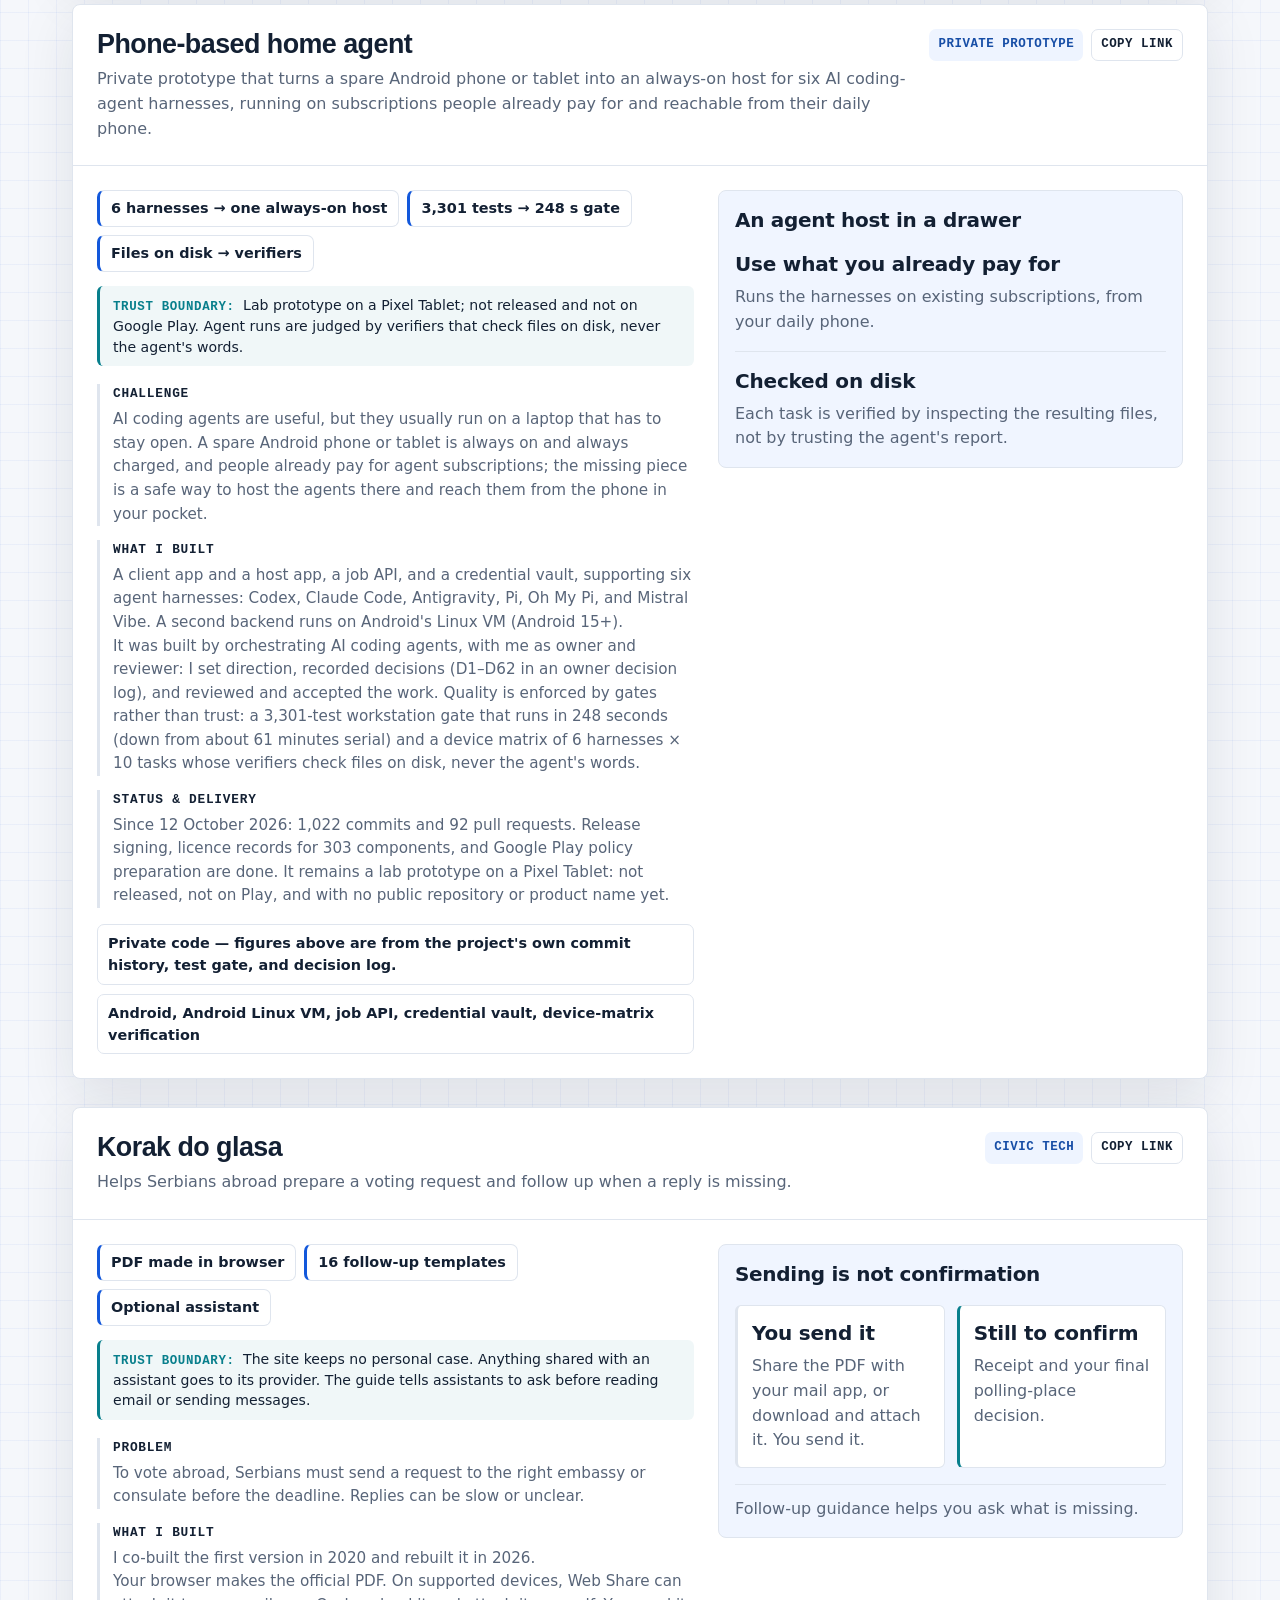
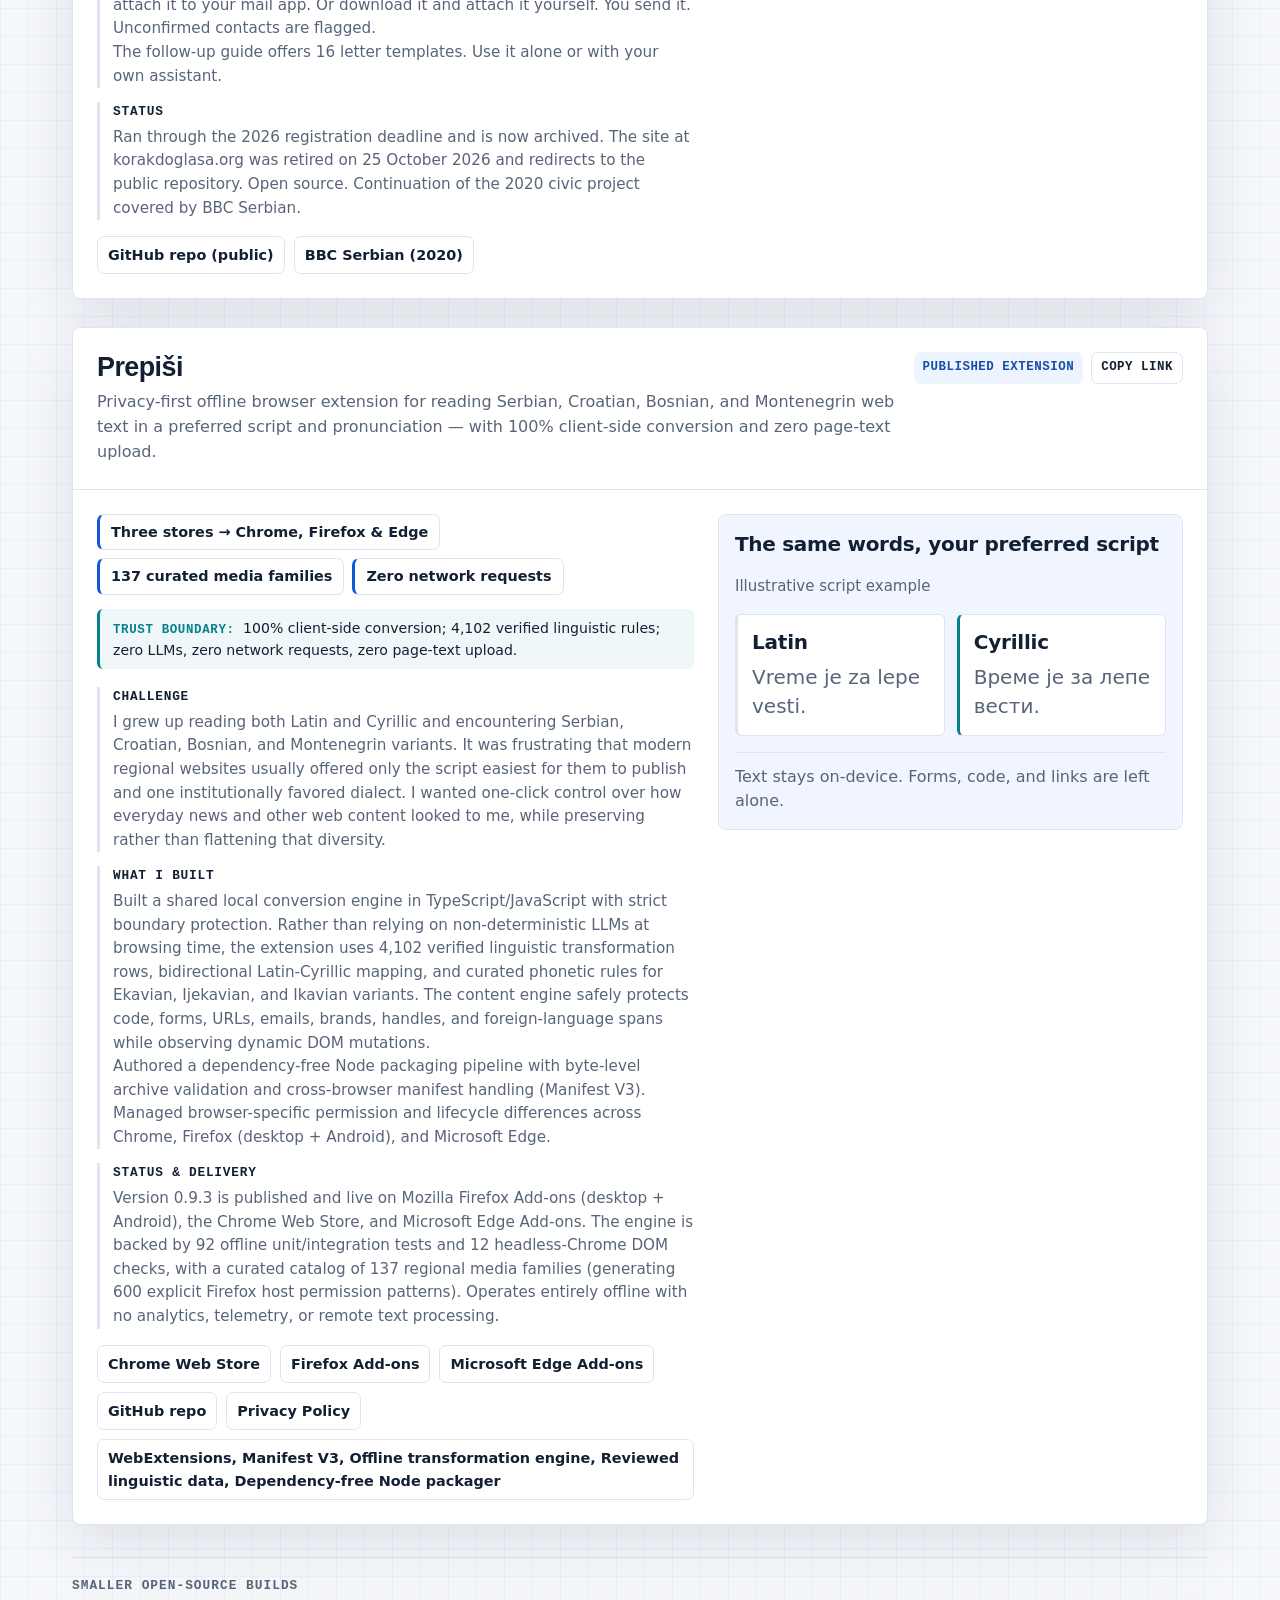
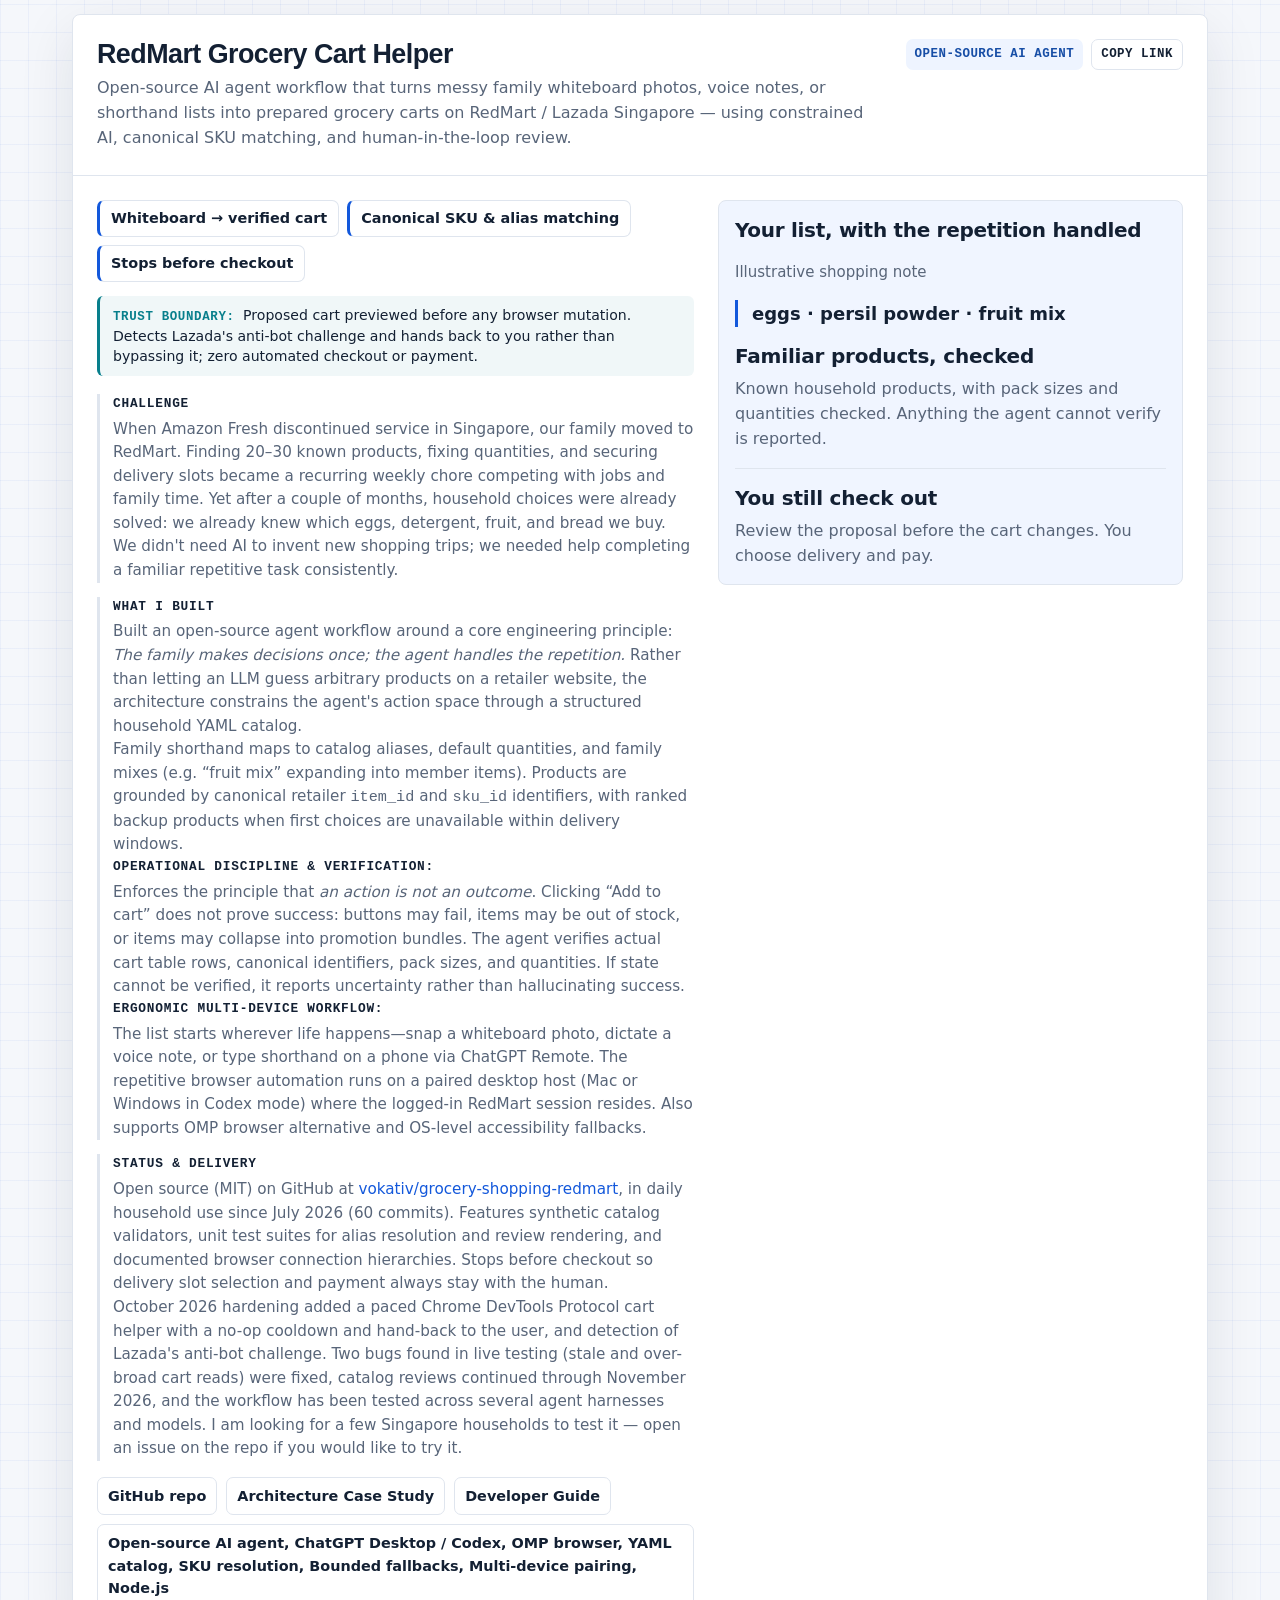
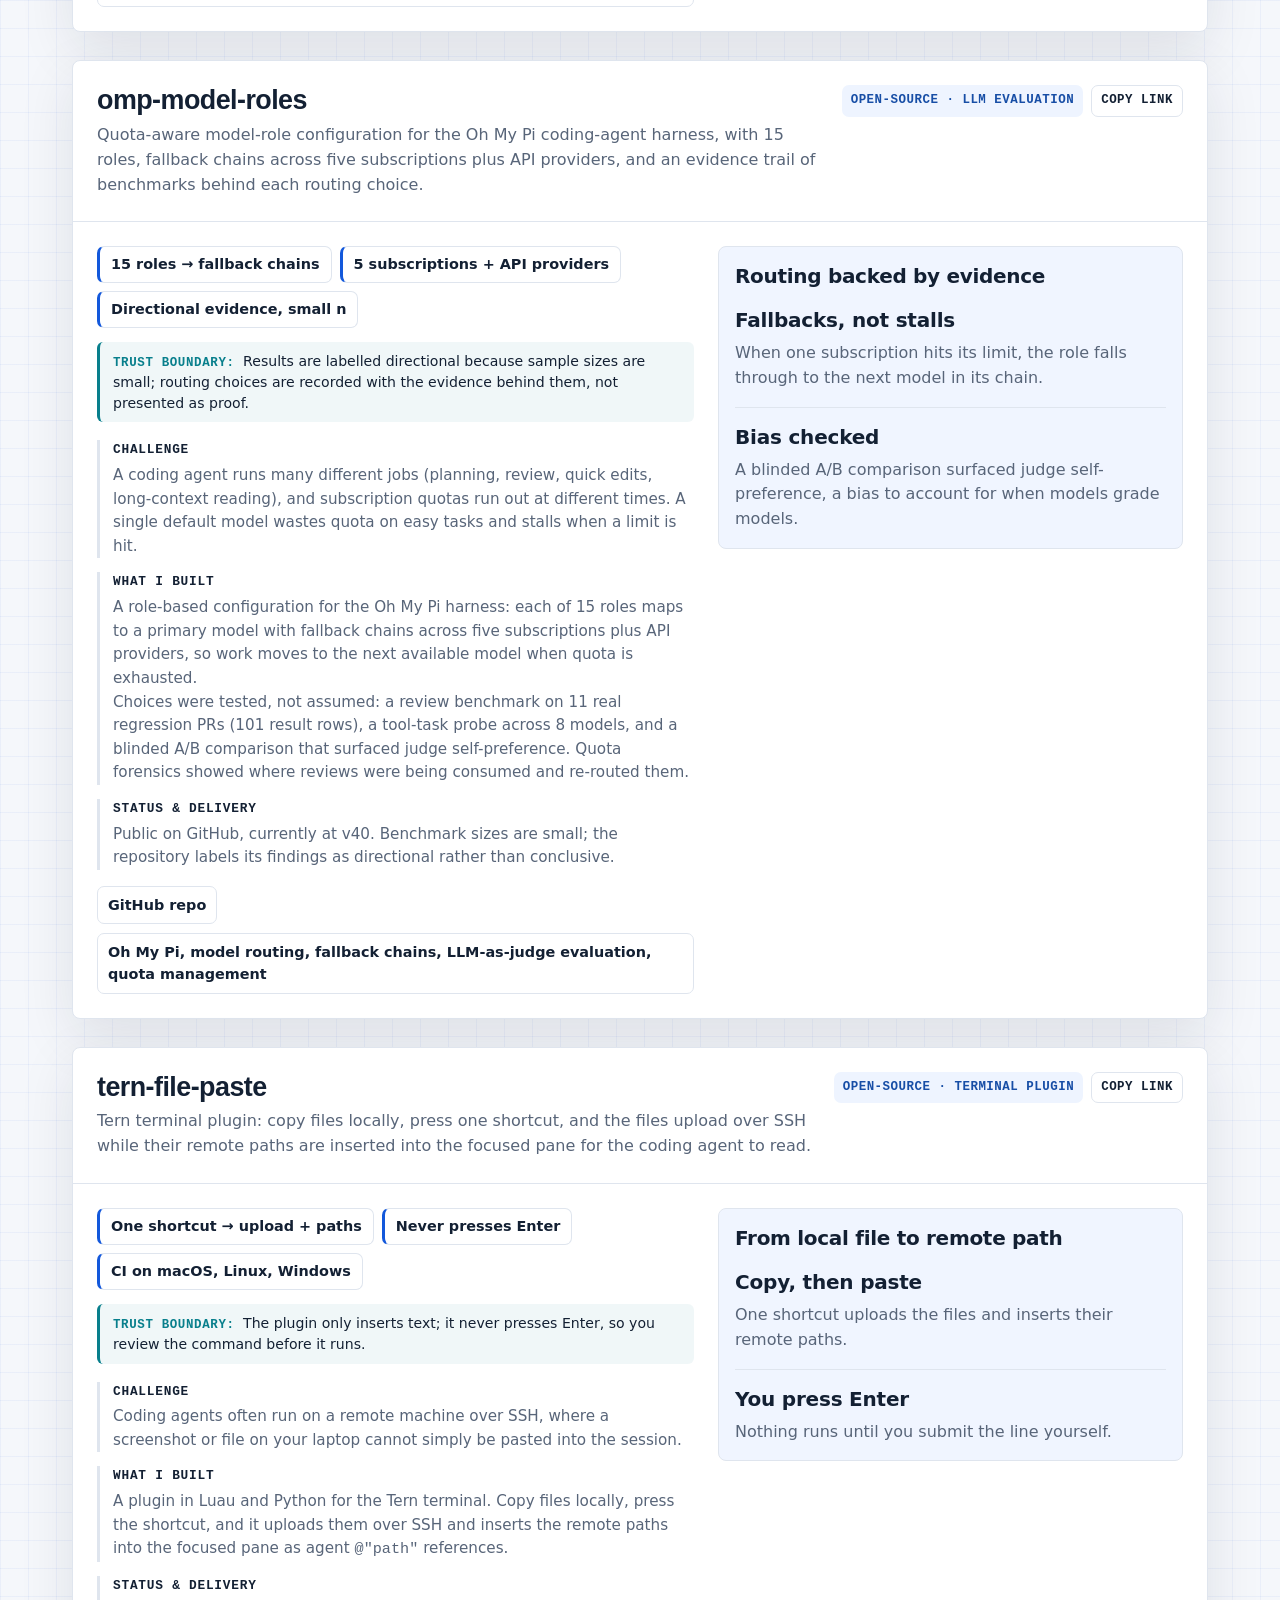
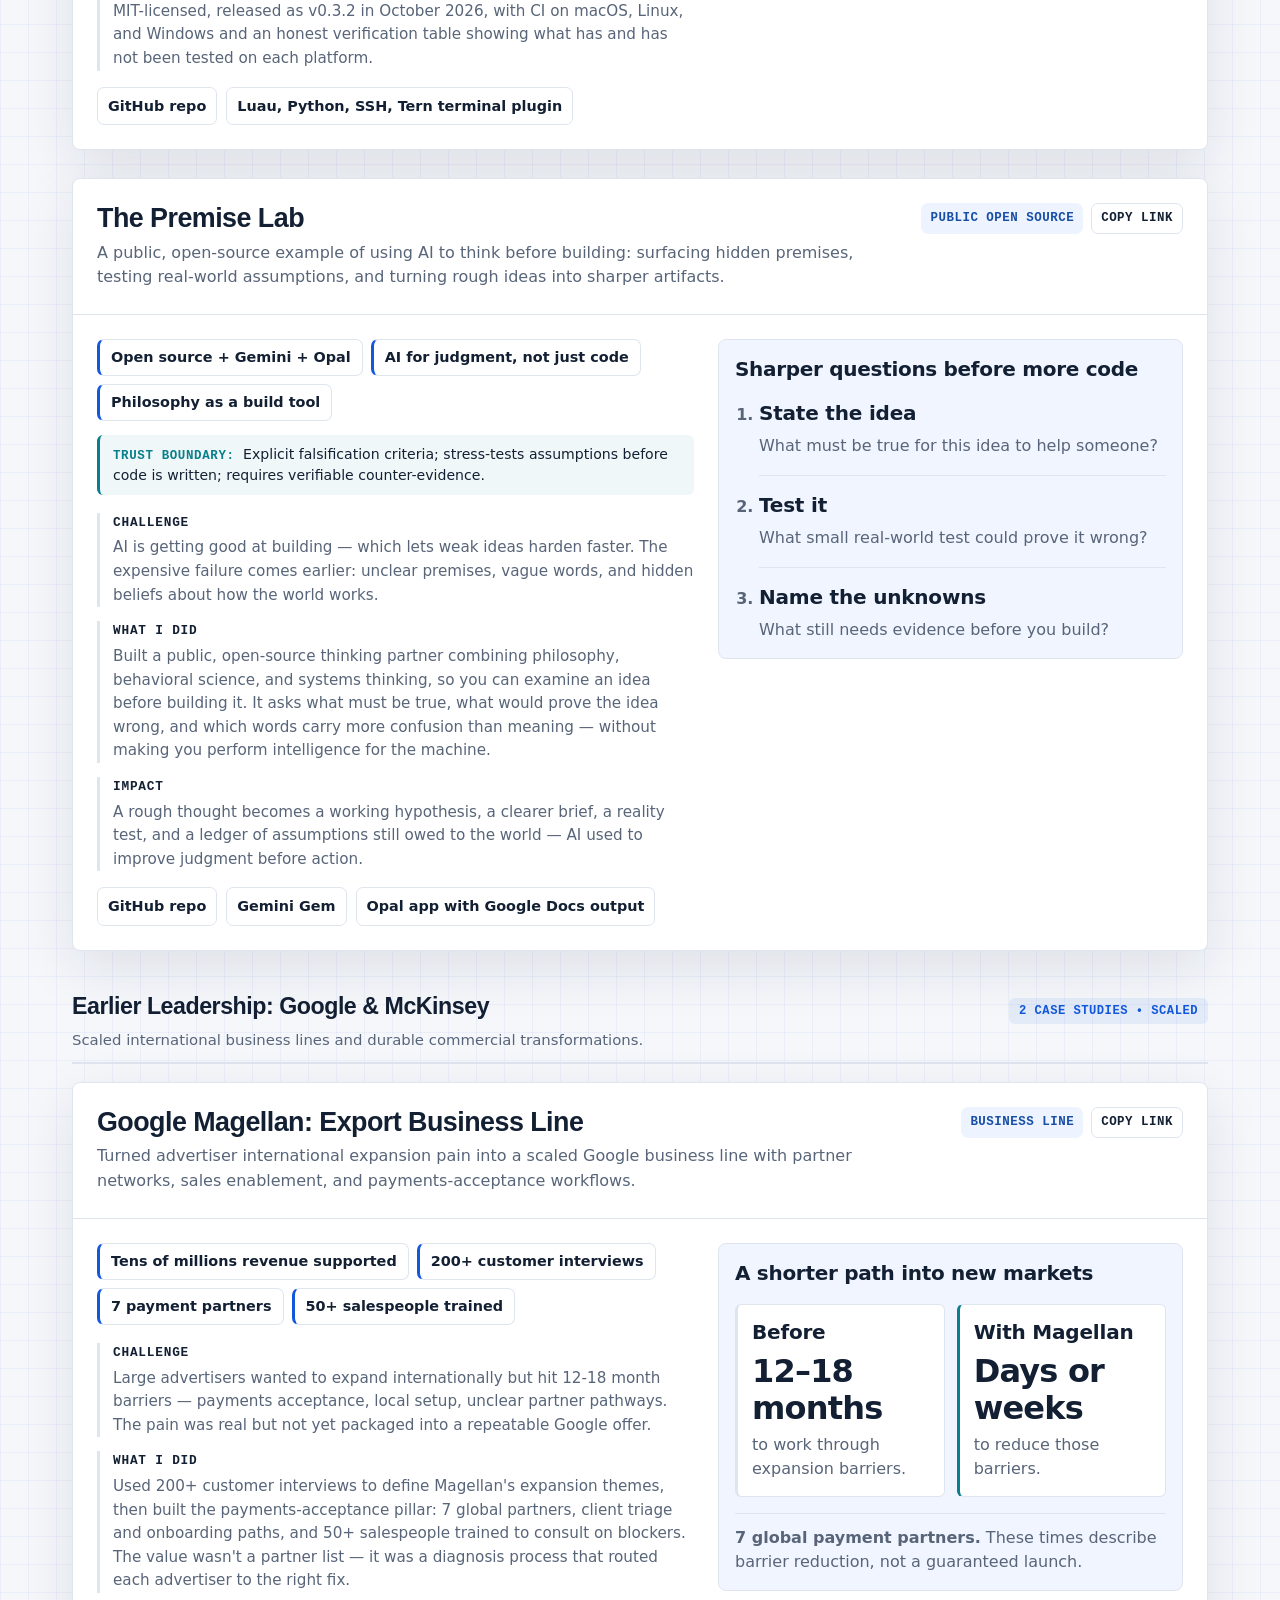
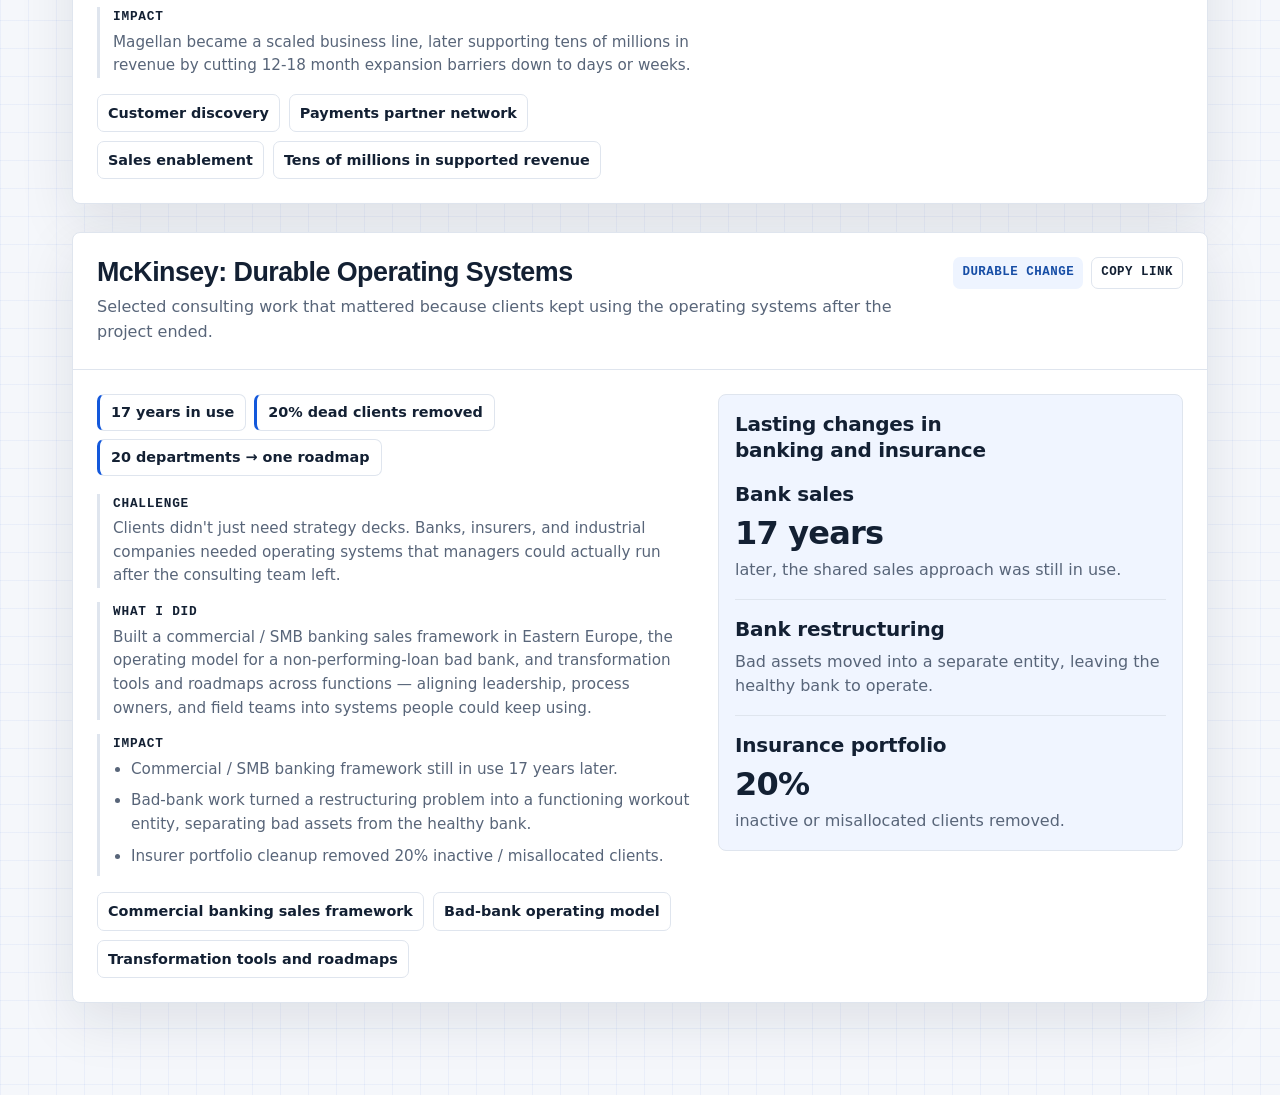
==== commit d1391b88: "Add phone agent, omp-model-roles and tern-file-paste cards; unify Applied AI Engineer title; add OG " ====
--- a/artifacts.html
+++ b/artifacts.html
@@ -10,6 +10,11 @@
     <meta property="og:description" content="Selected public projects, open-source AI agent workflows, and sanitized private-platform case studies behind the CV.">
     <meta property="og:type" content="website">
     <meta property="og:url" content="https://vokativ.github.io/nemanja-selected-work/artifacts.html">
+    <meta property="og:image" content="https://vokativ.github.io/nemanja-selected-work/img/adiufant-showcase.jpg">
+    <meta name="twitter:card" content="summary_large_image">
+    <meta name="twitter:title" content="Nemanja Grujičić - Selected Work">
+    <meta name="twitter:description" content="Selected public projects, open-source AI agent workflows, and sanitized private-platform case studies behind the CV.">
+    <meta name="twitter:image" content="https://vokativ.github.io/nemanja-selected-work/img/adiufant-showcase.jpg">
     <link rel="canonical" href="https://vokativ.github.io/nemanja-selected-work/artifacts.html">
     <script type="application/ld+json">
     {
@@ -86,9 +91,14 @@
                 }
             },
             {
+                "@type": "CreativeWork",
+                "name": "Phone-based home agent",
+                "description": "Private lab prototype that turns a spare Android phone or tablet into an always-on host for six AI coding-agent harnesses; built by orchestrating AI coding agents with the owner as reviewer. 3,301-test gate in 248 s; 6 harnesses x 10 tasks device matrix with file-based verifiers."
+            },
+            {
                 "@type": "SoftwareApplication",
                 "name": "Korak do glasa",
-                "url": "https://korakdoglasa.org/",
+                "url": "https://github.com/vokativ/glasanje",
                 "codeRepository": "https://github.com/vokativ/glasanje",
                 "applicationCategory": "GovernmentApplication",
                 "operatingSystem": "All modern browsers",
@@ -112,6 +122,21 @@
             },
             {
                 "@type": "SoftwareSourceCode",
+                "name": "omp-model-roles",
+                "url": "https://github.com/vokativ/omp-model-roles",
+                "codeRepository": "https://github.com/vokativ/omp-model-roles",
+                "description": "Quota-aware model-role configuration for the Oh My Pi coding-agent harness: 15 roles with fallback chains across five subscriptions plus API providers, backed by directional benchmarks."
+            },
+            {
+                "@type": "SoftwareSourceCode",
+                "name": "tern-file-paste",
+                "url": "https://github.com/vokativ/tern-file-paste",
+                "codeRepository": "https://github.com/vokativ/tern-file-paste",
+                "programmingLanguage": ["Luau", "Python"],
+                "description": "Tern terminal plugin that uploads copied files over SSH and inserts remote paths into the focused pane; never presses Enter."
+            },
+            {
+                "@type": "SoftwareSourceCode",
                 "name": "The Premise Lab",
                 "codeRepository": "https://github.com/vokativ/premise-lab",
                 "programmingLanguage": ["Markdown", "Shell"],
@@ -866,7 +891,7 @@
         <section class="hero">
             <div>
                 <p class="hero-name">Nemanja Grujičić</p>
-                <p class="hero-role">Applied AI Product &amp; Research Lead &bull; ex Google &amp; McKinsey &bull; INSEAD MBA</p>
+                <p class="hero-role">Applied AI Engineer &bull; ex Google &amp; McKinsey &bull; INSEAD MBA</p>
                 <p class="eyebrow">Selected work</p>
                 <h1>I lead data &amp; AI teams &mdash; and I still build and ship the systems myself.</h1>
                 <p class="lead">Selected company data and AI case studies, public products, open-source builds, and earlier leadership work behind the CV. Built around a consistent pattern: diagnosing operating constraints, setting strict trust boundaries, and shipping dependable systems into real use.</p>
@@ -876,7 +901,7 @@
                 <a href="https://www.linkedin.com/in/grujicicnemanja/">LinkedIn</a>
                 <a href="https://github.com/vokativ/">GitHub</a>
                 <span>Singapore / Remote</span>
-                <span>Updated Oct 2026</span>
+                <span>Updated Nov 2026</span>
             </nav>
         </section>
 
@@ -887,9 +912,9 @@
                     <span class="pill-title">Company</span>
                     <span class="pill-count">5</span>
                 </a>
-                <a href="#group-built" class="nav-pill" aria-label="Products: 3 published products and 2 smaller open-source builds">
+                <a href="#group-built" class="nav-pill" aria-label="Products: 4 products and prototypes and 4 smaller open-source builds">
                     <span class="pill-title">Products</span>
-                    <span class="pill-count">5</span>
+                    <span class="pill-count">8</span>
                 </a>
                 <a href="#group-earlier" class="nav-pill" aria-label="Google and McKinsey: 2 earlier leadership case studies">
                     <span class="pill-title"><span>Google &amp;</span> <span>McKinsey</span></span>
@@ -1227,9 +1252,9 @@
             <div class="group-header">
                 <div class="group-header-text">
                     <h2 class="group-title">Public products &amp; open-source builds</h2>
-                    <p class="group-desc">Three published products, plus two smaller open-source builds.</p>
-                </div>
-                <span class="group-badge">3 Products &bull; 2 Small Builds</span>
+                    <p class="group-desc">Four products and prototypes, plus four smaller open-source builds.</p>
+                </div>
+                <span class="group-badge">4 Products &bull; 4 Small Builds</span>
             </div>
 
         <article class="artifact" id="adiufant">
@@ -1263,7 +1288,7 @@
                         </div>
                         <div class="detail-block block-extra">
                             <strong>Status &amp; Delivery</strong>
-                            <p>Built and published through <a href="https://vulcanusholdings.com">Vulcanus Holdings, Inc.</a> and live at <a href="https://adiufant.com">adiufant.com</a>, on the <a href="https://apps.apple.com/us/app/adiufant-family-organizer/id6757211021">Apple App Store</a> (v1.3.1, build 25), and on <a href="https://play.google.com/store/apps/details?id=com.adiufant.app">Google Play</a> (v1.3.0, build 25). Iterative releases added dynamic prep-task auto-rescheduling with inline undo, temporal hallucination guards, and crash hardening. Early feedback is positive, but it is too soon to claim retention or scaled adoption.</p>
+                            <p>Built and published through <a href="https://vulcanusholdings.com">Vulcanus Holdings, Inc.</a> and live free at <a href="https://adiufant.com">adiufant.com</a>, on the <a href="https://apps.apple.com/us/app/adiufant-family-organizer/id6757211021">Apple App Store</a> and on <a href="https://play.google.com/store/apps/details?id=com.adiufant.app">Google Play</a> (latest version v1.3.0). Releases added an AI-consent flow (after App Store review feedback), dynamic prep-task auto-rescheduling with inline undo, temporal hallucination guards, and crash hardening. Early feedback is positive, but it is too soon to claim retention or scaled adoption.</p>
                         </div>
                     </div>
                     <div class="proof-links block-extra">
@@ -1294,6 +1319,64 @@
             </div>
         </article>
 
+        <article class="artifact" id="phone-based-agent">
+            <header class="artifact-header">
+                <div>
+                    <h2>Phone-based home agent</h2>
+                    <p class="artifact-summary">Private prototype that turns a spare Android phone or tablet into an always-on host for six AI coding-agent harnesses, running on subscriptions people already pay for and reachable from their daily phone.</p>
+                </div>
+                <div class="artifact-actions">
+                    <span class="tag">Private prototype</span>
+                    <a class="copy-link" href="#phone-based-agent" data-copy-link aria-label="Copy link to Phone-based home agent">Copy link</a>
+                </div>
+            </header>
+            <div class="artifact-body">
+                <div class="col-main">
+                    <div class="impact-chips" aria-label="Phone-based home agent impact highlights">
+                        <span class="chip"><b>6 harnesses</b> &rarr; one always-on host</span>
+                        <span class="chip"><b>3,301 tests</b> &rarr; 248 s gate</span>
+                        <span class="chip"><b>Files on disk</b> &rarr; verifiers</span>
+                    </div>
+                    <div class="trust-boundary">
+                        <strong>Trust boundary:</strong> Lab prototype on a Pixel Tablet; not released and not on Google Play. Agent runs are judged by verifiers that check files on disk, never the agent's words.
+                    </div>
+                    <div class="prose">
+                        <div class="detail-block">
+                            <strong>Challenge</strong>
+                            <p>AI coding agents are useful, but they usually run on a laptop that has to stay open. A spare Android phone or tablet is always on and always charged, and people already pay for agent subscriptions; the missing piece is a safe way to host the agents there and reach them from the phone in your pocket.</p>
+                        </div>
+                        <div class="detail-block block-extra">
+                            <strong>What I built</strong>
+                            <p>A client app and a host app, a job API, and a credential vault, supporting six agent harnesses: Codex, Claude Code, Antigravity, Pi, Oh My Pi, and Mistral Vibe. A second backend runs on Android's Linux VM (Android 15+).</p>
+                            <p>It was built by orchestrating AI coding agents, with me as owner and reviewer: I set direction, recorded decisions (D1&ndash;D62 in an owner decision log), and reviewed and accepted the work. Quality is enforced by gates rather than trust: a 3,301-test workstation gate that runs in 248 seconds (down from about 61 minutes serial) and a device matrix of 6 harnesses &times; 10 tasks whose verifiers check files on disk, never the agent's words.</p>
+                        </div>
+                        <div class="detail-block block-extra">
+                            <strong>Status &amp; Delivery</strong>
+                            <p>Since 12 October 2026: 1,022 commits and 92 pull requests. Release signing, licence records for 303 components, and Google Play policy preparation are done. It remains a lab prototype on a Pixel Tablet: not released, not on Play, and with no public repository or product name yet.</p>
+                        </div>
+                    </div>
+                    <div class="proof-links block-extra">
+                        <span>Private code &mdash; figures above are from the project's own commit history, test gate, and decision log.</span>
+                        <span>Android, Android Linux VM, job API, credential vault, device-matrix verification</span>
+                    </div>
+                </div>
+                <aside class="visual" aria-labelledby="phone-based-agent-effect-title">
+                    <h3 class="visual-title" id="phone-based-agent-effect-title">An agent host in a drawer</h3>
+                    <ul class="effect-list">
+                        <li class="effect-item">
+                            <h4>Use what you already pay for</h4>
+                            <p>Runs the harnesses on existing subscriptions, from your daily phone.</p>
+                        </li>
+                        <li class="effect-item">
+                            <h4>Checked on disk</h4>
+                            <p>Each task is verified by inspecting the resulting files, not by trusting the agent's report.</p>
+                        </li>
+                    </ul>
+                </aside>
+                <button type="button" class="case-toggle" aria-expanded="false">Show full case</button>
+            </div>
+        </article>
+
         <article class="artifact" id="hocudaglasam">
             <header class="artifact-header">
                 <div>
@@ -1328,14 +1411,11 @@
                         </div>
                         <div class="detail-block block-extra">
                             <strong>Status</strong>
-                            <p>Registration depends on election deadlines. The follow-up guide remains available at <a href="https://korakdoglasa.org/">korakdoglasa.org</a>. Open source.</p>
+                            <p>Ran through the 2026 registration deadline and is now archived. The site at korakdoglasa.org was retired on 25 October 2026 and redirects to the public repository. Open source. Continuation of the 2020 civic project covered by BBC Serbian.</p>
                         </div>
                     </div>
                     <div class="proof-links block-extra">
-                        <a href="https://korakdoglasa.org/">korakdoglasa.org</a>
-                        <a href="https://korakdoglasa.org/pracenje/">Follow-up guide</a>
-                        <a href="https://korakdoglasa.org/pracenje/agent.md">Assistant guide</a>
-                        <a href="https://github.com/vokativ/glasanje">GitHub repo</a>
+                        <a href="https://github.com/vokativ/glasanje">GitHub repo (public)</a>
                         <a href="https://www.bbc.com/serbian/lat/srbija-52769005">BBC Serbian (2020)</a>
                     </div>
                 </div>
@@ -1440,7 +1520,7 @@
                         <span class="chip"><b>Stops before</b> checkout</span>
                     </div>
                     <div class="trust-boundary">
-                        <strong>Trust boundary:</strong> Proposed cart previewed before any browser mutation. Stops at CAPTCHAs and never bypasses; zero automated checkout or payment.
+                        <strong>Trust boundary:</strong> Proposed cart previewed before any browser mutation. Detects Lazada's anti-bot challenge and hands back to you rather than bypassing it; zero automated checkout or payment.
                     </div>
                     <div class="prose">
                         <div class="detail-block">
@@ -1456,7 +1536,8 @@
                         </div>
                         <div class="detail-block block-extra">
                             <strong>Status &amp; Delivery</strong>
-                            <p>Open source on GitHub at <a href="https://github.com/vokativ/grocery-shopping-redmart">vokativ/grocery-shopping-redmart</a>. Features synthetic catalog validators, unit test suites for alias resolution and review rendering, and documented browser connection hierarchies. Supervised runs with 5.6 Terra / Medium produced verified carts; stops before checkout so delivery slot selection and payment always stay with the human.</p>
+                            <p>Open source (MIT) on GitHub at <a href="https://github.com/vokativ/grocery-shopping-redmart">vokativ/grocery-shopping-redmart</a>, in daily household use since July 2026 (60 commits). Features synthetic catalog validators, unit test suites for alias resolution and review rendering, and documented browser connection hierarchies. Stops before checkout so delivery slot selection and payment always stay with the human.</p>
+                            <p>October 2026 hardening added a paced Chrome DevTools Protocol cart helper with a no-op cooldown and hand-back to the user, and detection of Lazada's anti-bot challenge. Two bugs found in live testing (stale and over-broad cart reads) were fixed, catalog reviews continued through November 2026, and the workflow has been tested across several agent harnesses and models. I am looking for a few Singapore households to test it &mdash; open an issue on the repo if you would like to try it.</p>
                         </div>
                     </div>
                     <div class="proof-links block-extra">
@@ -1480,6 +1561,121 @@
                         <li class="effect-item">
                             <h4>You still check out</h4>
                             <p>Review the proposal before the cart changes. You choose delivery and pay.</p>
+                        </li>
+                    </ul>
+                </aside>
+                <button type="button" class="case-toggle" aria-expanded="false">Show full case</button>
+            </div>
+        </article>
+
+        <article class="artifact" id="omp-model-roles">
+            <header class="artifact-header">
+                <div>
+                    <h2>omp-model-roles</h2>
+                    <p class="artifact-summary">Quota-aware model-role configuration for the Oh My Pi coding-agent harness, with 15 roles, fallback chains across five subscriptions plus API providers, and an evidence trail of benchmarks behind each routing choice.</p>
+                </div>
+                <div class="artifact-actions">
+                    <span class="tag">Open-source &middot; LLM evaluation</span>
+                    <a class="copy-link" href="#omp-model-roles" data-copy-link aria-label="Copy link to omp-model-roles">Copy link</a>
+                </div>
+            </header>
+            <div class="artifact-body">
+                <div class="col-main">
+                    <div class="impact-chips" aria-label="omp-model-roles impact highlights">
+                        <span class="chip"><b>15 roles</b> &rarr; fallback chains</span>
+                        <span class="chip"><b>5 subscriptions</b> + API providers</span>
+                        <span class="chip"><b>Directional</b> evidence, small n</span>
+                    </div>
+                    <div class="trust-boundary">
+                        <strong>Trust boundary:</strong> Results are labelled directional because sample sizes are small; routing choices are recorded with the evidence behind them, not presented as proof.
+                    </div>
+                    <div class="prose">
+                        <div class="detail-block">
+                            <strong>Challenge</strong>
+                            <p>A coding agent runs many different jobs (planning, review, quick edits, long-context reading), and subscription quotas run out at different times. A single default model wastes quota on easy tasks and stalls when a limit is hit.</p>
+                        </div>
+                        <div class="detail-block block-extra">
+                            <strong>What I built</strong>
+                            <p>A role-based configuration for the Oh My Pi harness: each of 15 roles maps to a primary model with fallback chains across five subscriptions plus API providers, so work moves to the next available model when quota is exhausted.</p>
+                            <p>Choices were tested, not assumed: a review benchmark on 11 real regression PRs (101 result rows), a tool-task probe across 8 models, and a blinded A/B comparison that surfaced judge self-preference. Quota forensics showed where reviews were being consumed and re-routed them.</p>
+                        </div>
+                        <div class="detail-block block-extra">
+                            <strong>Status &amp; Delivery</strong>
+                            <p>Public on GitHub, currently at v40. Benchmark sizes are small; the repository labels its findings as directional rather than conclusive.</p>
+                        </div>
+                    </div>
+                    <div class="proof-links block-extra">
+                        <a href="https://github.com/vokativ/omp-model-roles">GitHub repo</a>
+                        <span>Oh My Pi, model routing, fallback chains, LLM-as-judge evaluation, quota management</span>
+                    </div>
+                </div>
+                <aside class="visual" aria-labelledby="omp-model-roles-effect-title">
+                    <h3 class="visual-title" id="omp-model-roles-effect-title">Routing backed by evidence</h3>
+                    <ul class="effect-list">
+                        <li class="effect-item">
+                            <h4>Fallbacks, not stalls</h4>
+                            <p>When one subscription hits its limit, the role falls through to the next model in its chain.</p>
+                        </li>
+                        <li class="effect-item">
+                            <h4>Bias checked</h4>
+                            <p>A blinded A/B comparison surfaced judge self-preference, a bias to account for when models grade models.</p>
+                        </li>
+                    </ul>
+                </aside>
+                <button type="button" class="case-toggle" aria-expanded="false">Show full case</button>
+            </div>
+        </article>
+
+        <article class="artifact" id="tern-file-paste">
+            <header class="artifact-header">
+                <div>
+                    <h2>tern-file-paste</h2>
+                    <p class="artifact-summary">Tern terminal plugin: copy files locally, press one shortcut, and the files upload over SSH while their remote paths are inserted into the focused pane for the coding agent to read.</p>
+                </div>
+                <div class="artifact-actions">
+                    <span class="tag">Open-source &middot; Terminal plugin</span>
+                    <a class="copy-link" href="#tern-file-paste" data-copy-link aria-label="Copy link to tern-file-paste">Copy link</a>
+                </div>
+            </header>
+            <div class="artifact-body">
+                <div class="col-main">
+                    <div class="impact-chips" aria-label="tern-file-paste impact highlights">
+                        <span class="chip"><b>One shortcut</b> &rarr; upload + paths</span>
+                        <span class="chip"><b>Never presses</b> Enter</span>
+                        <span class="chip"><b>CI</b> on macOS, Linux, Windows</span>
+                    </div>
+                    <div class="trust-boundary">
+                        <strong>Trust boundary:</strong> The plugin only inserts text; it never presses Enter, so you review the command before it runs.
+                    </div>
+                    <div class="prose">
+                        <div class="detail-block">
+                            <strong>Challenge</strong>
+                            <p>Coding agents often run on a remote machine over SSH, where a screenshot or file on your laptop cannot simply be pasted into the session.</p>
+                        </div>
+                        <div class="detail-block block-extra">
+                            <strong>What I built</strong>
+                            <p>A plugin in Luau and Python for the Tern terminal. Copy files locally, press the shortcut, and it uploads them over SSH and inserts the remote paths into the focused pane as agent <code>@"path"</code> references.</p>
+                        </div>
+                        <div class="detail-block block-extra">
+                            <strong>Status &amp; Delivery</strong>
+                            <p>MIT-licensed, released as v0.3.2 in October 2026, with CI on macOS, Linux, and Windows and an honest verification table showing what has and has not been tested on each platform.</p>
+                        </div>
+                    </div>
+                    <div class="proof-links block-extra">
+                        <a href="https://github.com/vokativ/tern-file-paste">GitHub repo</a>
+                        <span>Luau, Python, SSH, Tern terminal plugin</span>
+                    </div>
+                </div>
+                <aside class="visual" aria-labelledby="tern-file-paste-effect-title">
+                    <h3 class="visual-title" id="tern-file-paste-effect-title">From local file to remote path</h3>
+                    <ul class="effect-list">
+                        <li class="effect-item">
+                            <h4>Copy, then paste</h4>
+                            <p>One shortcut uploads the files and inserts their remote paths.</p>
+                        </li>
+                        <li class="effect-item">
+                            <h4>You press Enter</h4>
+                            <p>Nothing runs until you submit the line yourself.</p>
                         </li>
                     </ul>
                 </aside>
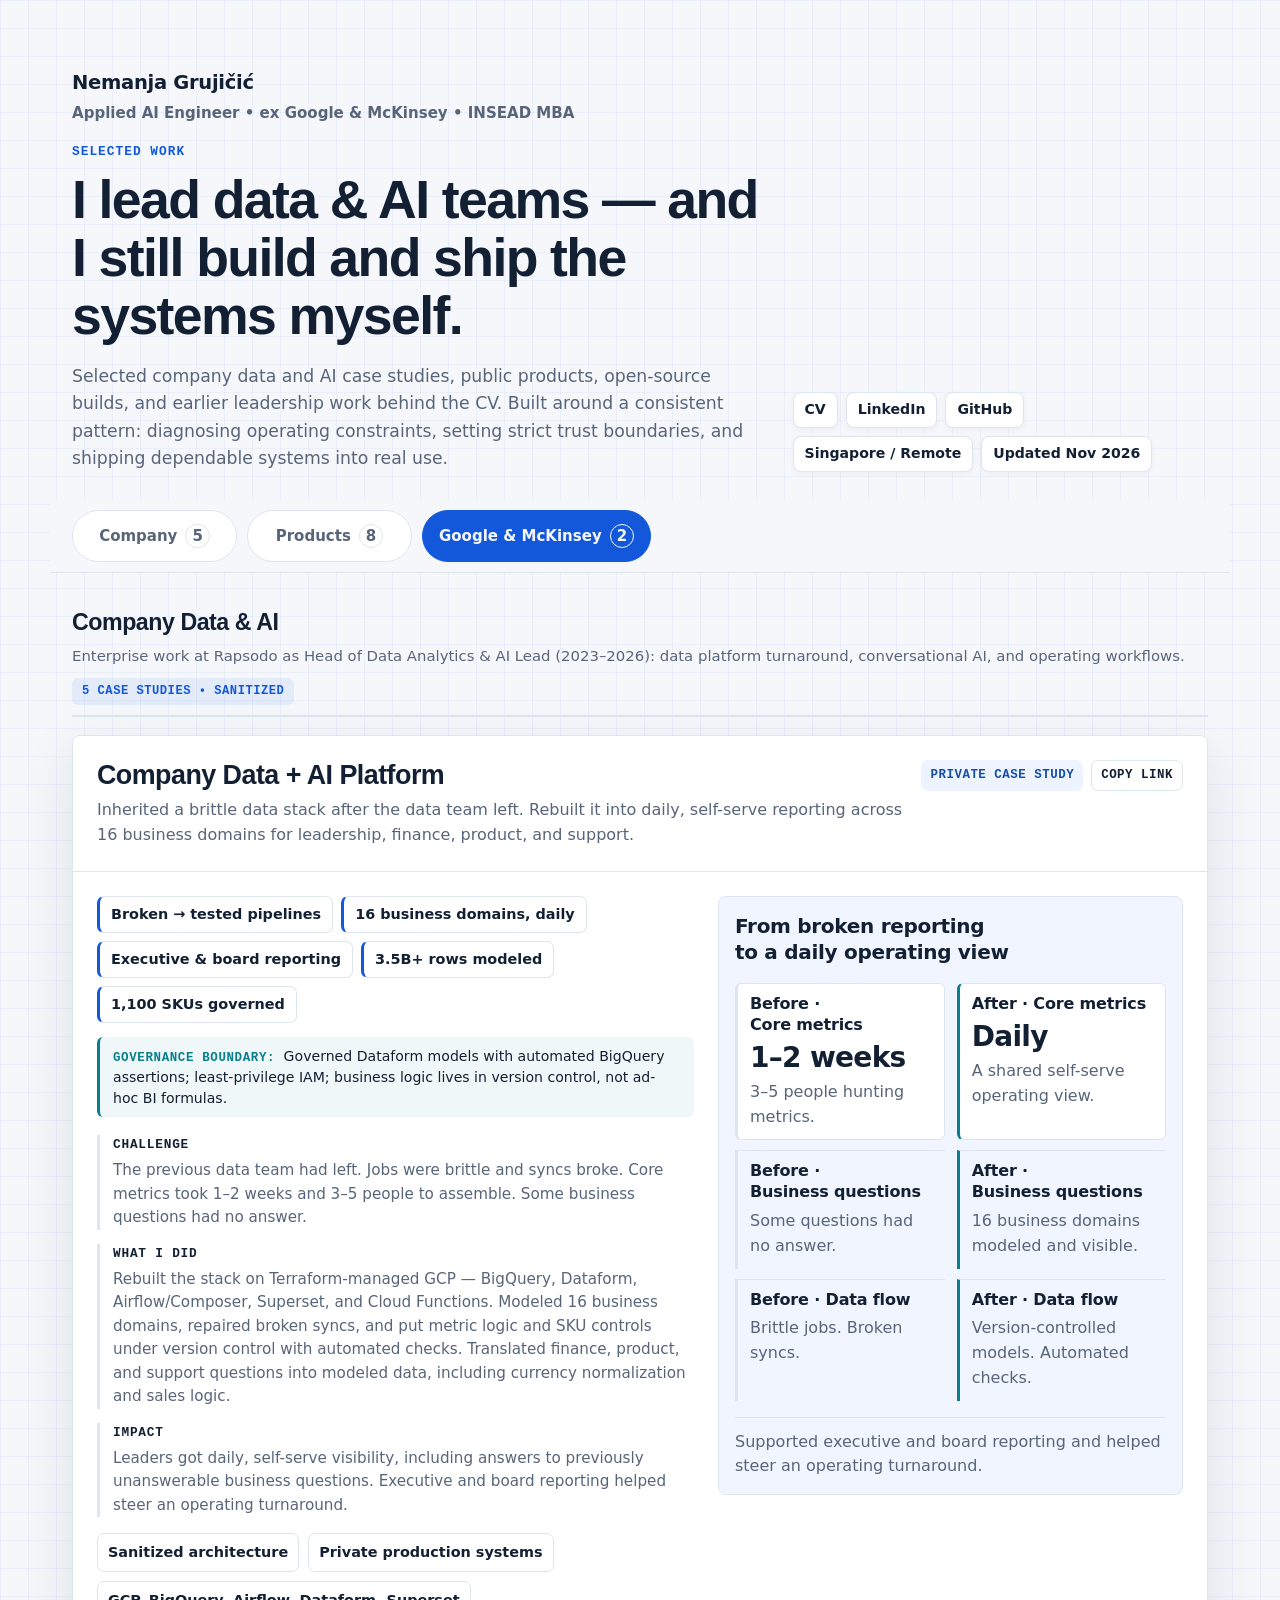
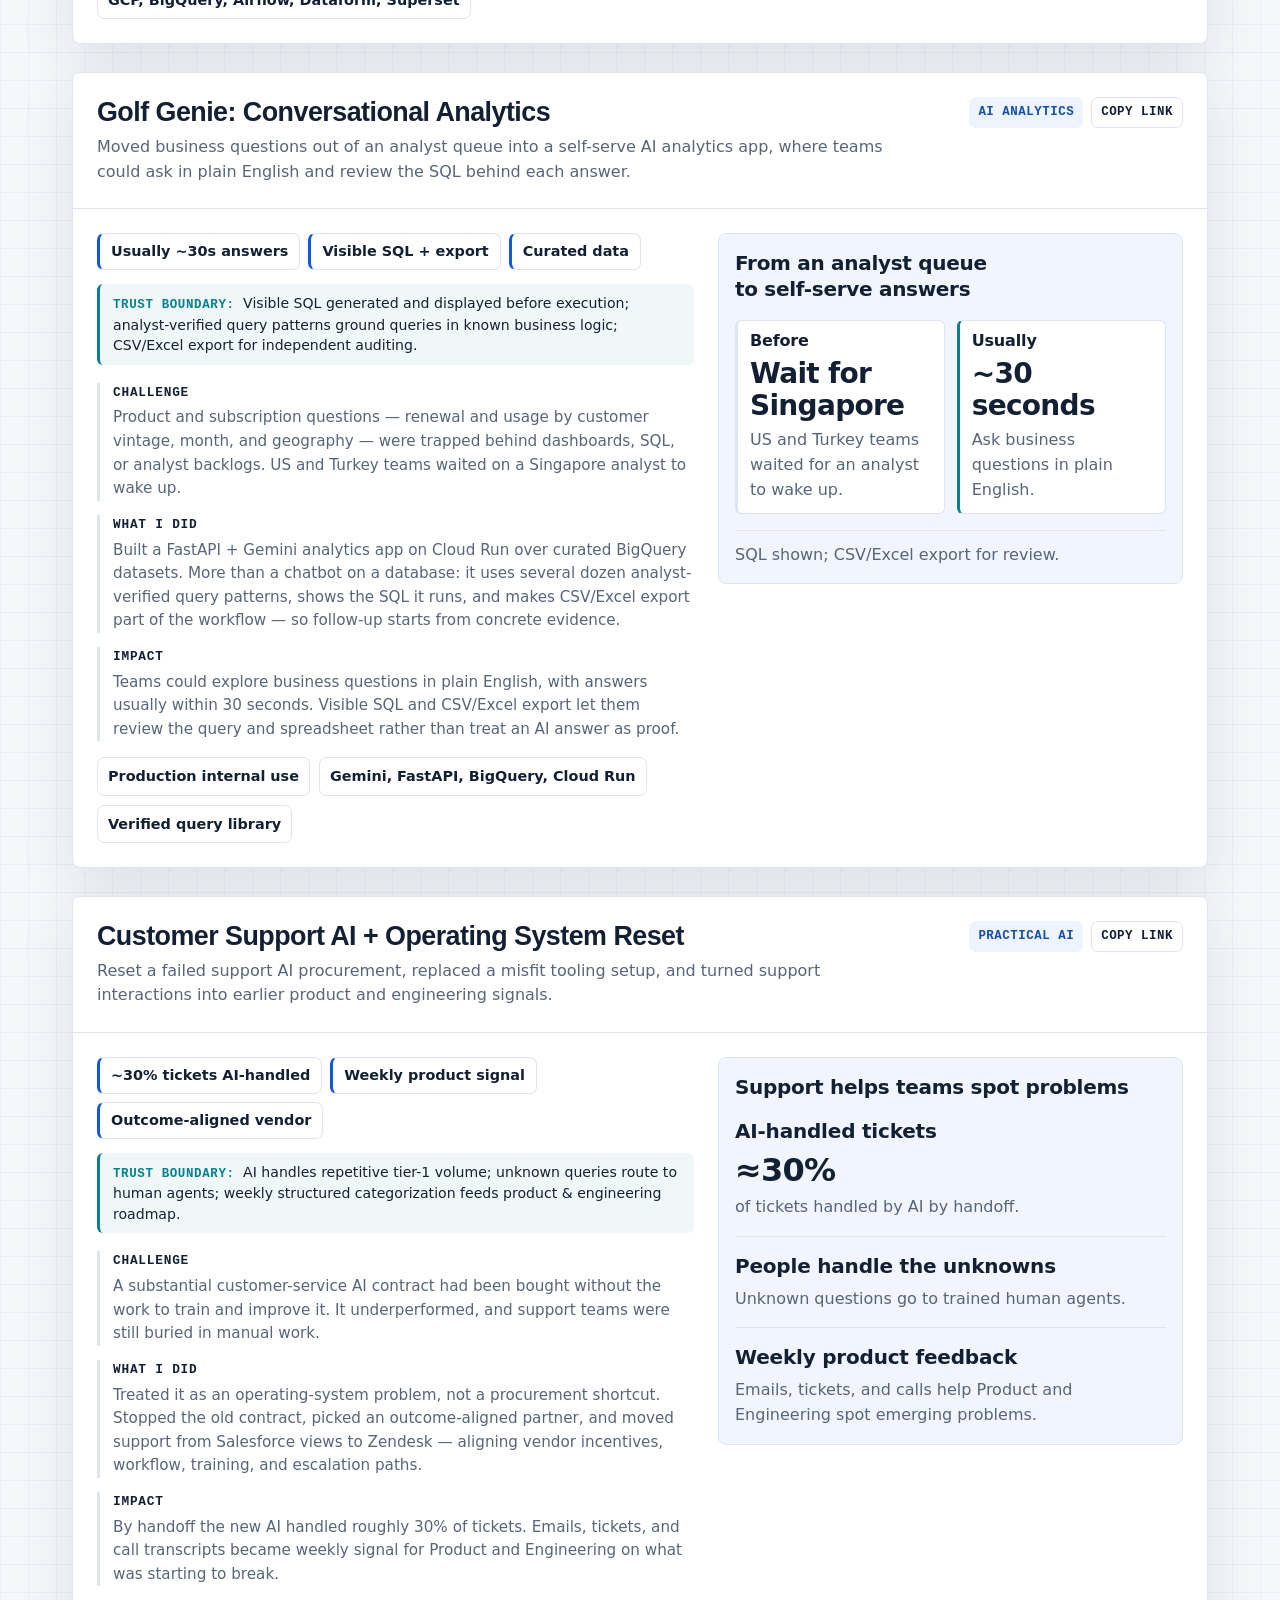
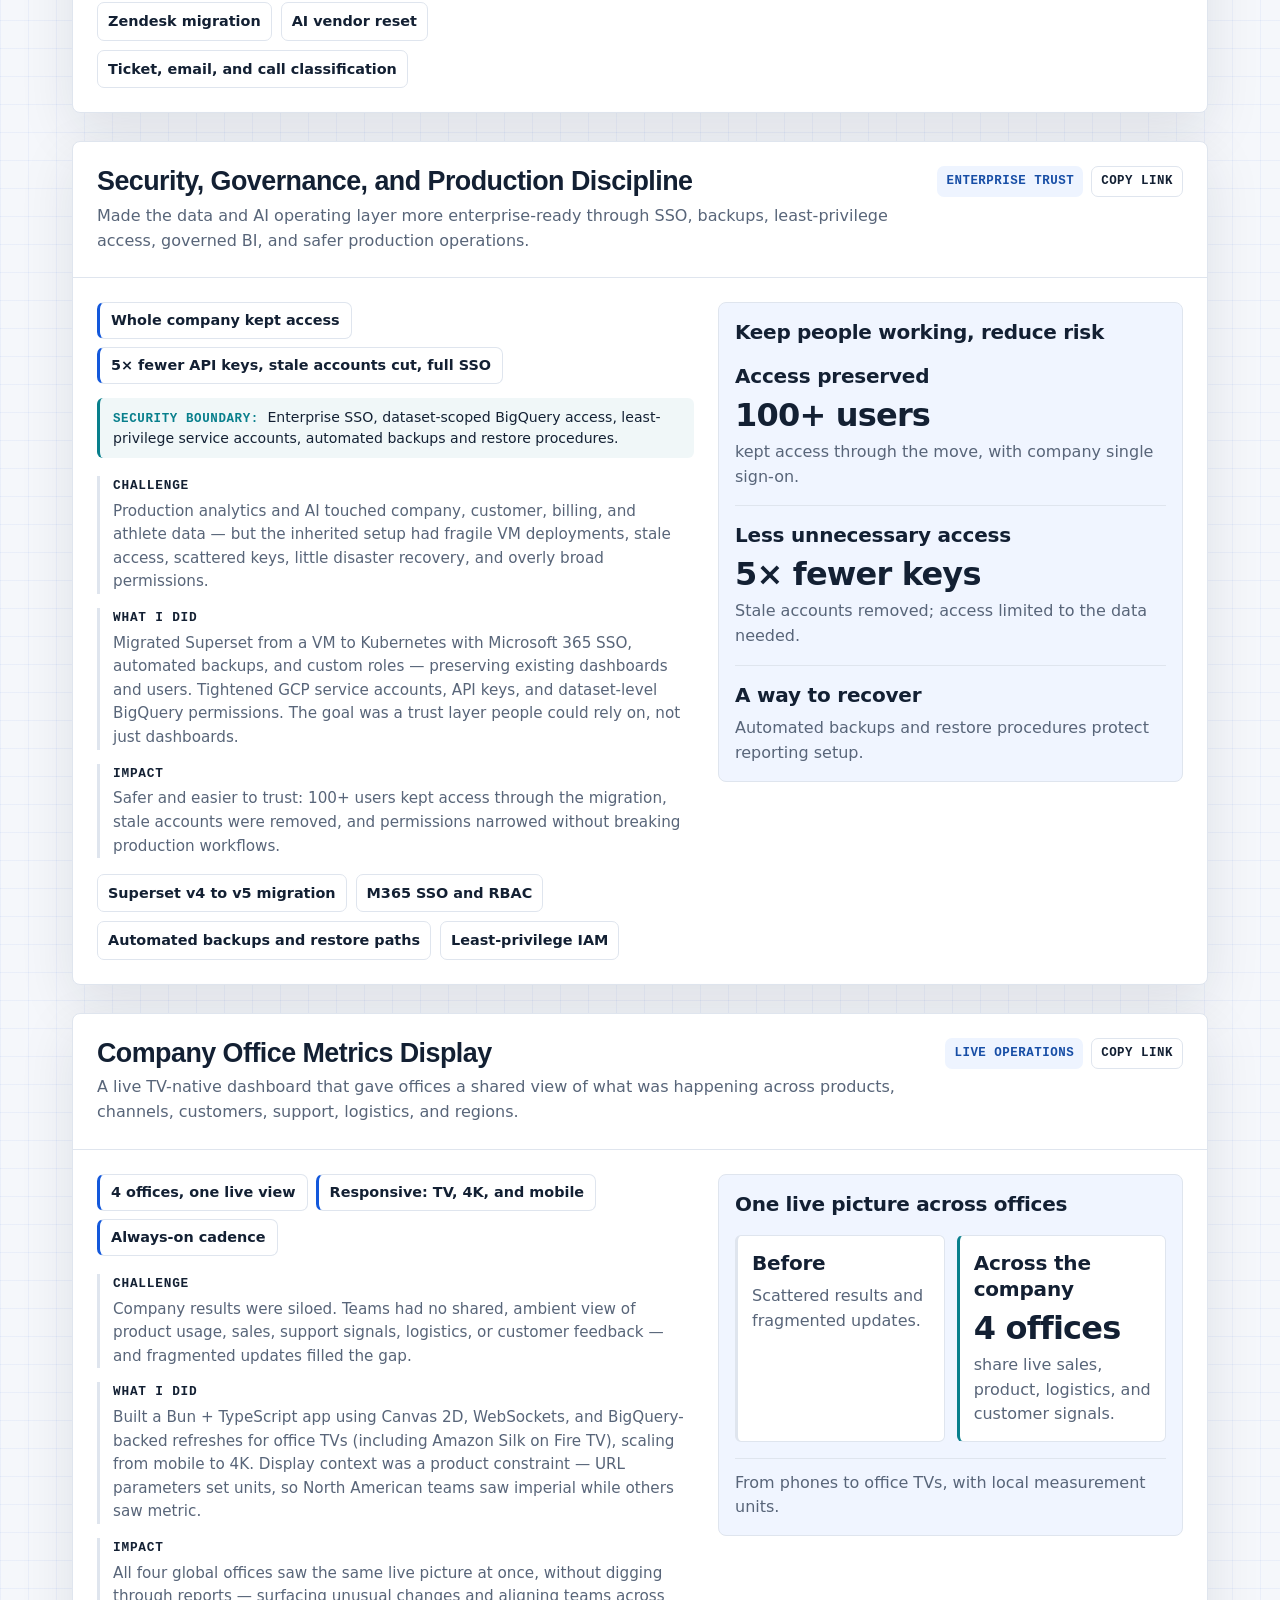
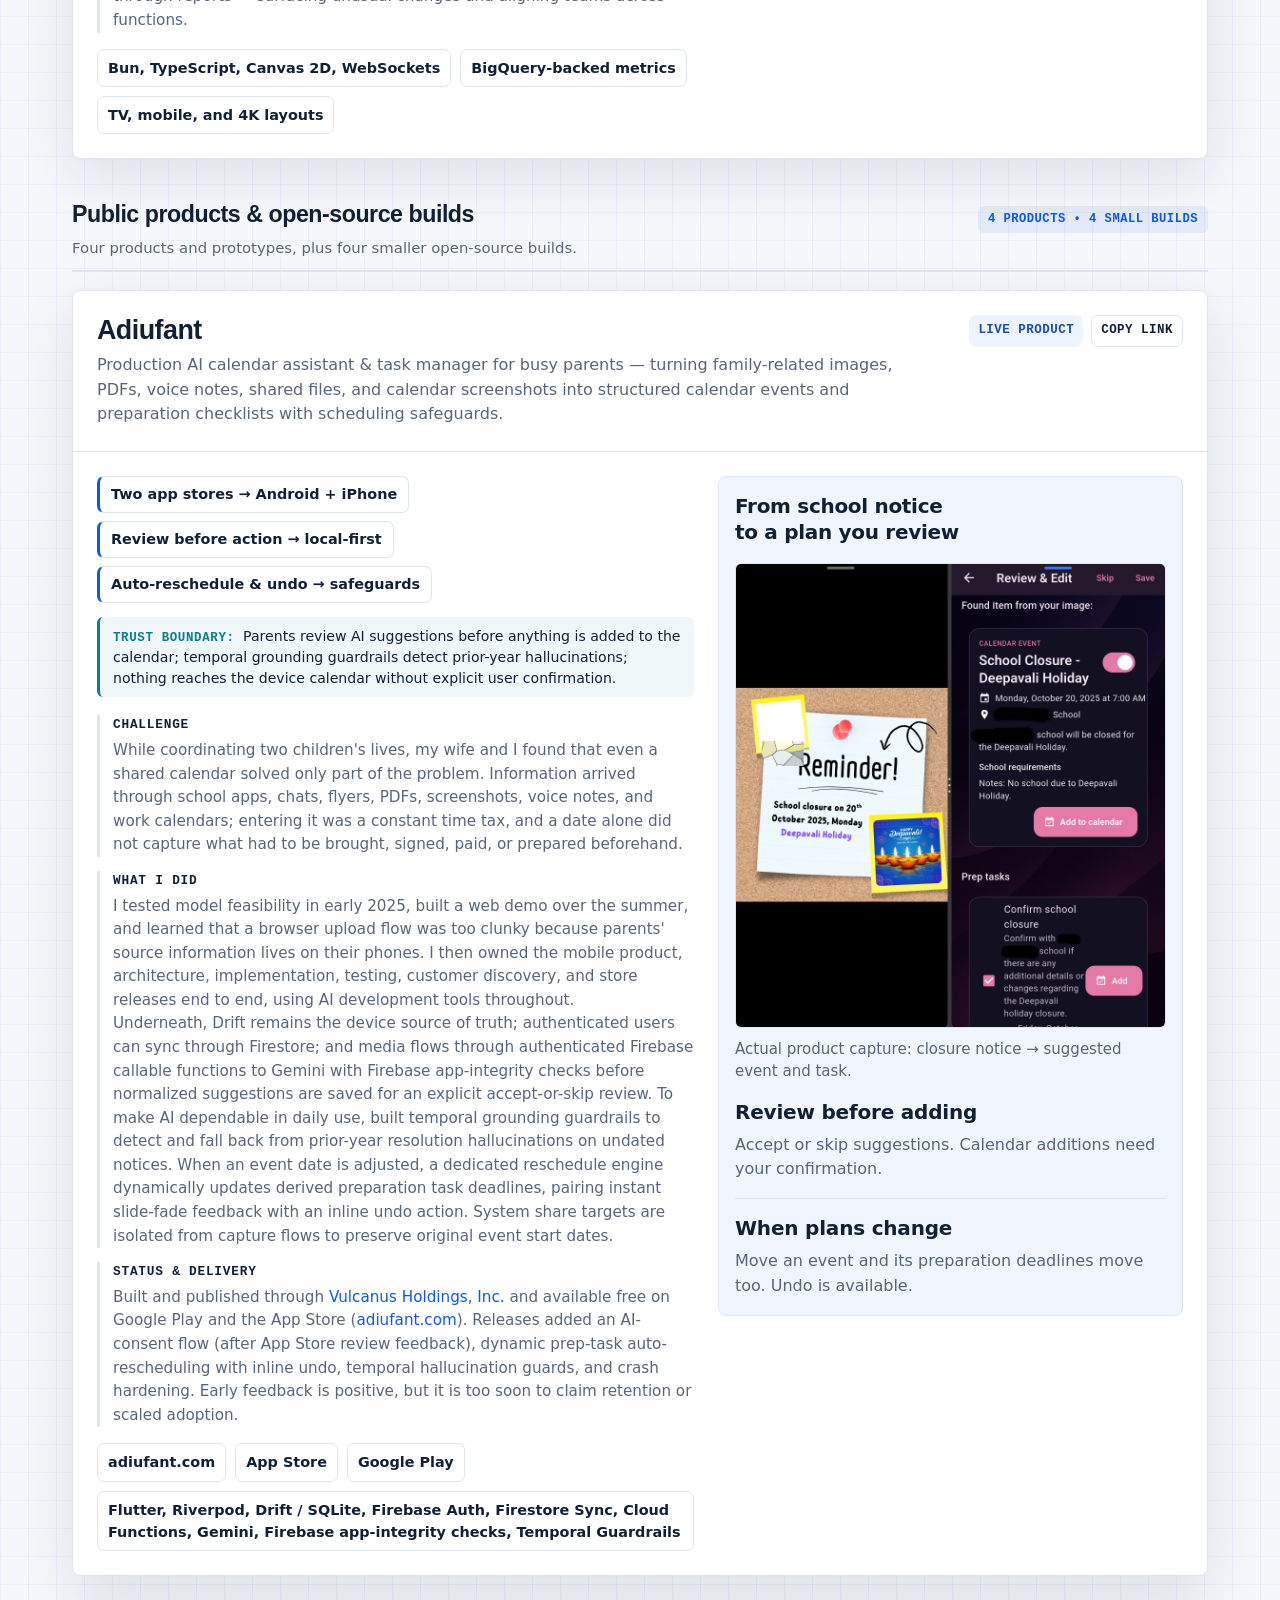
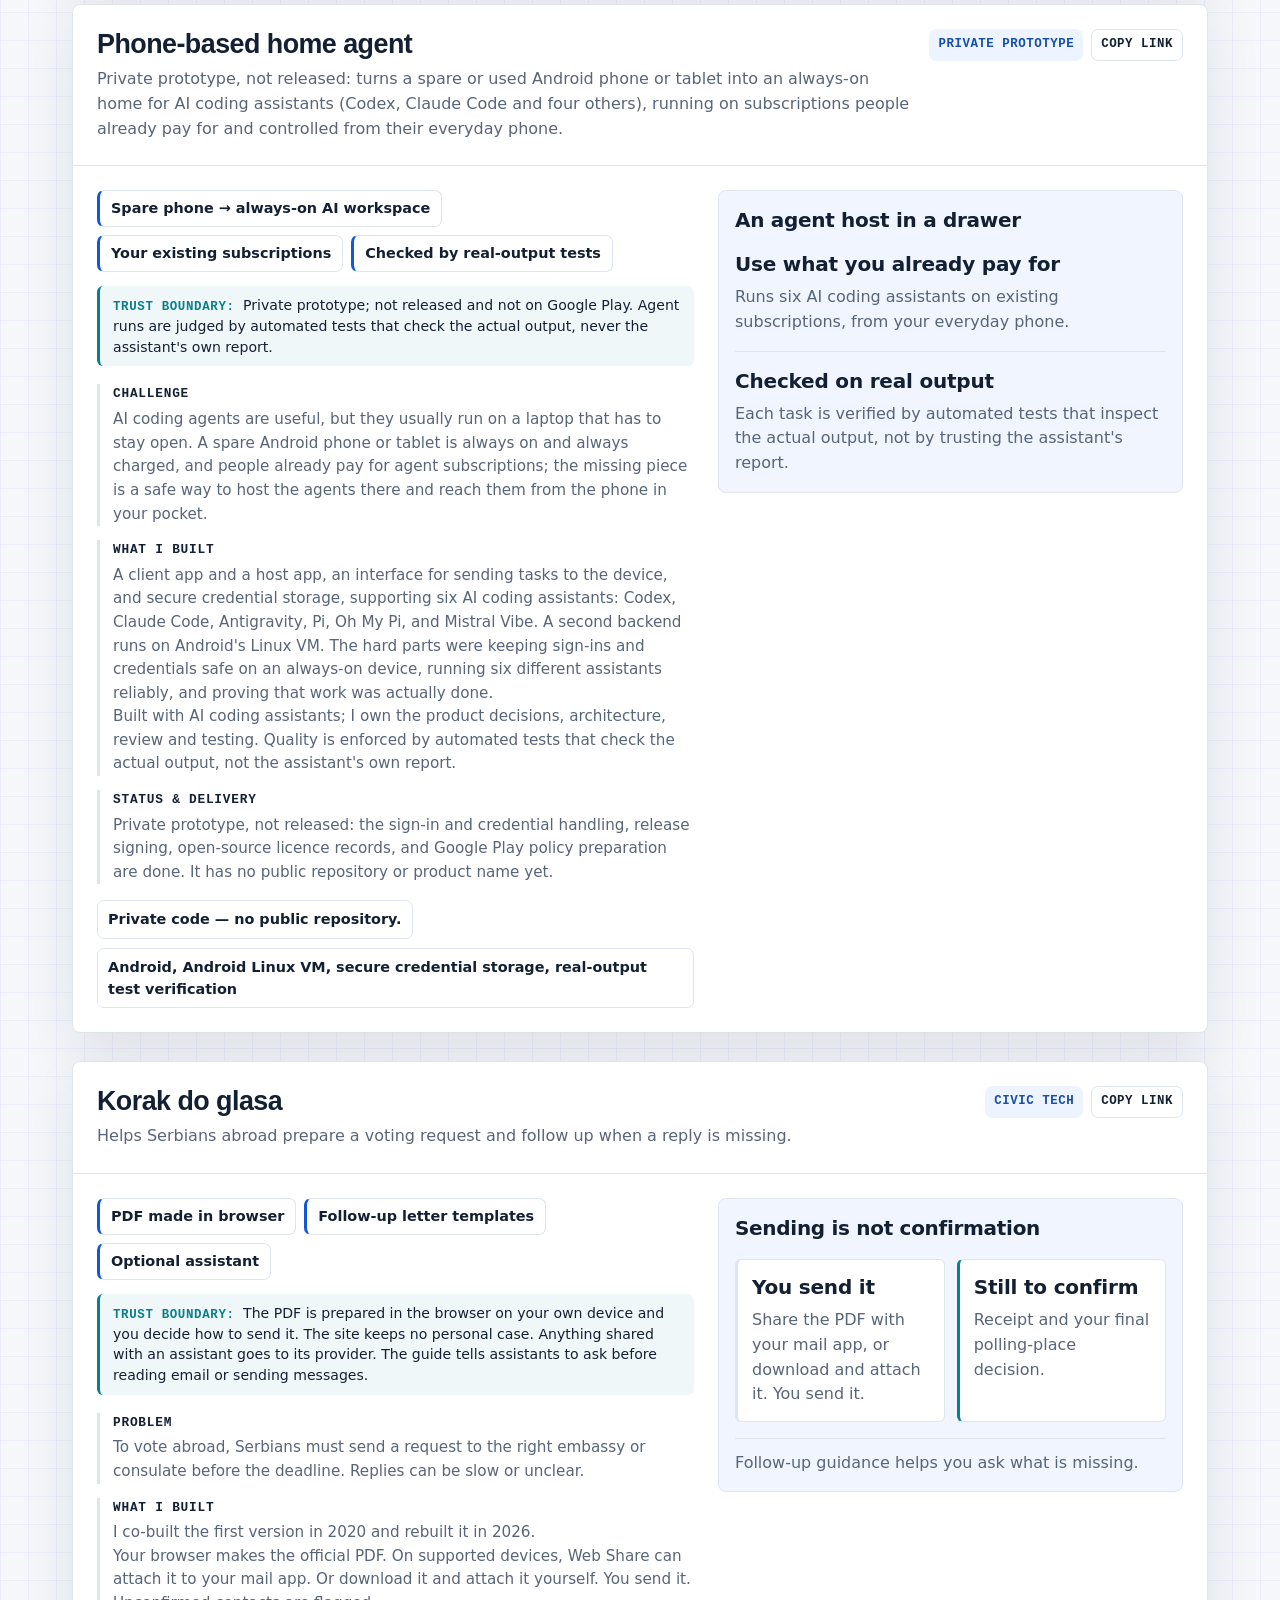
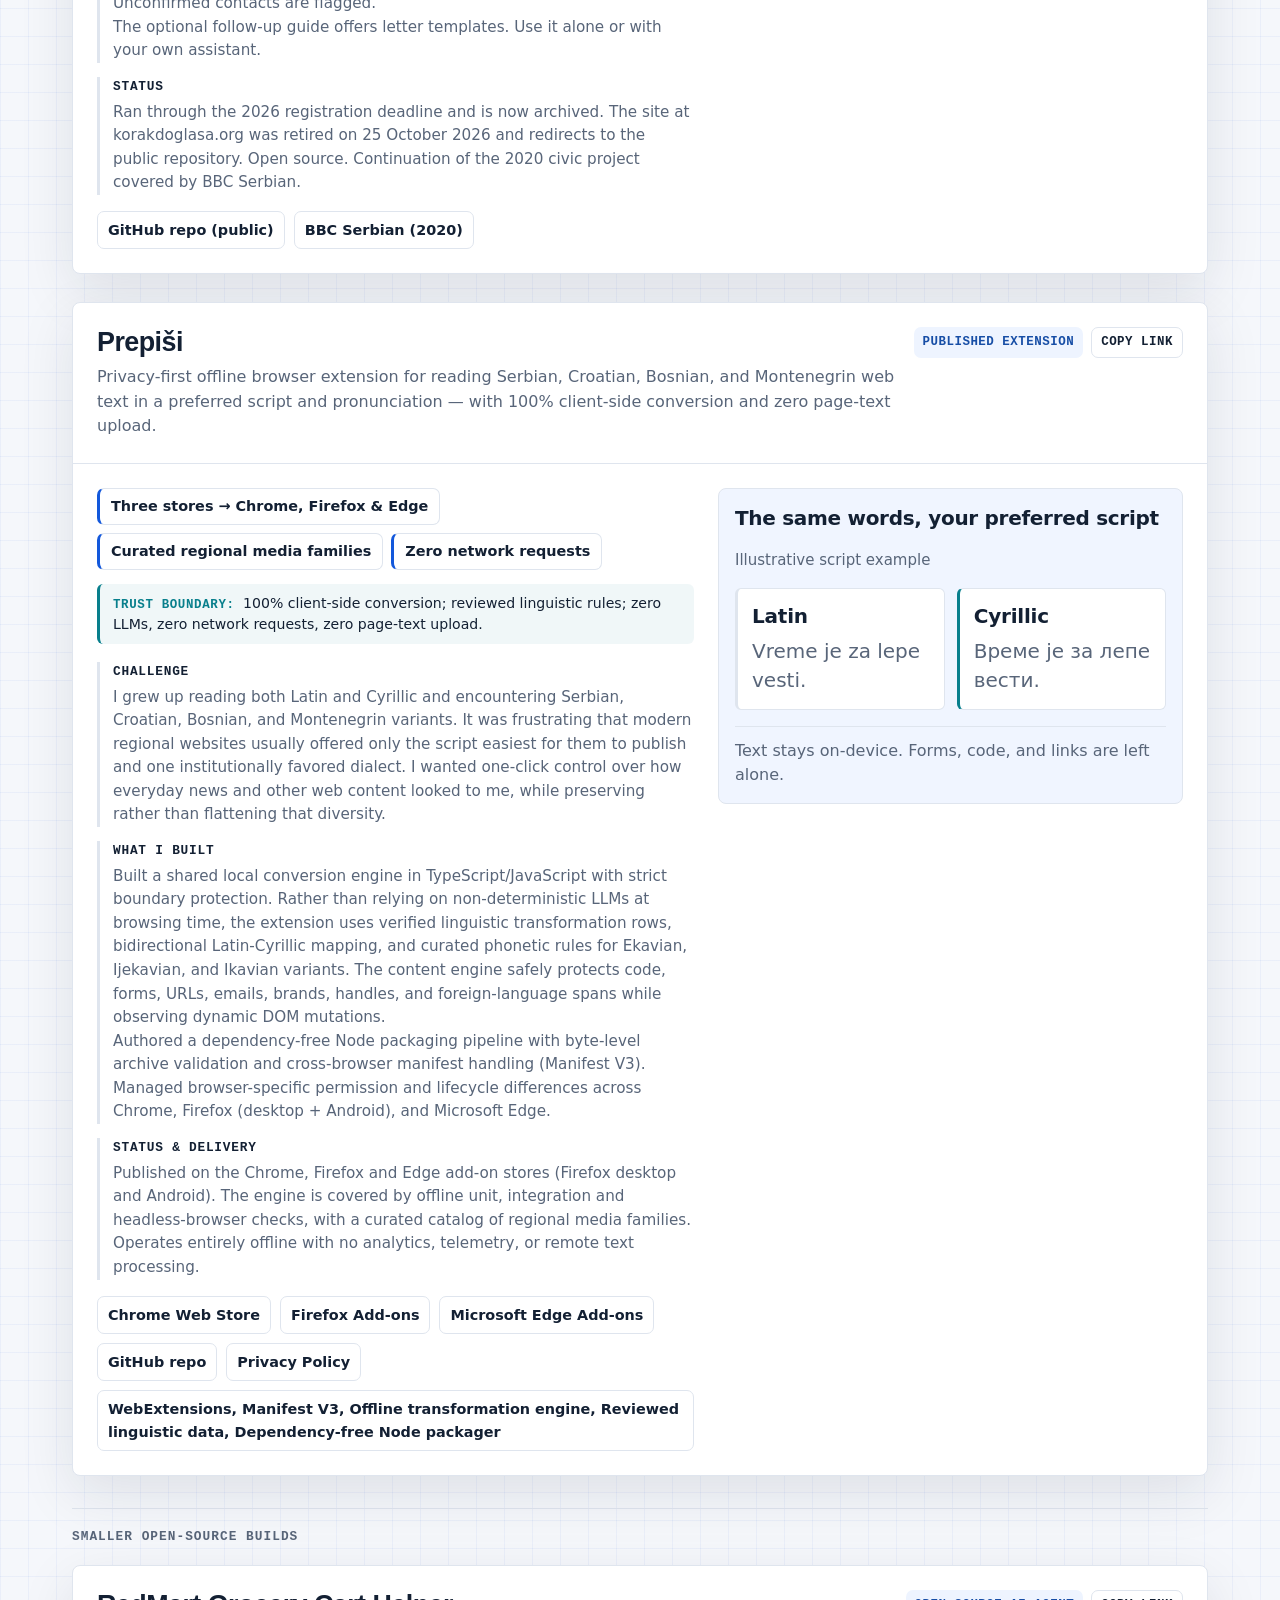
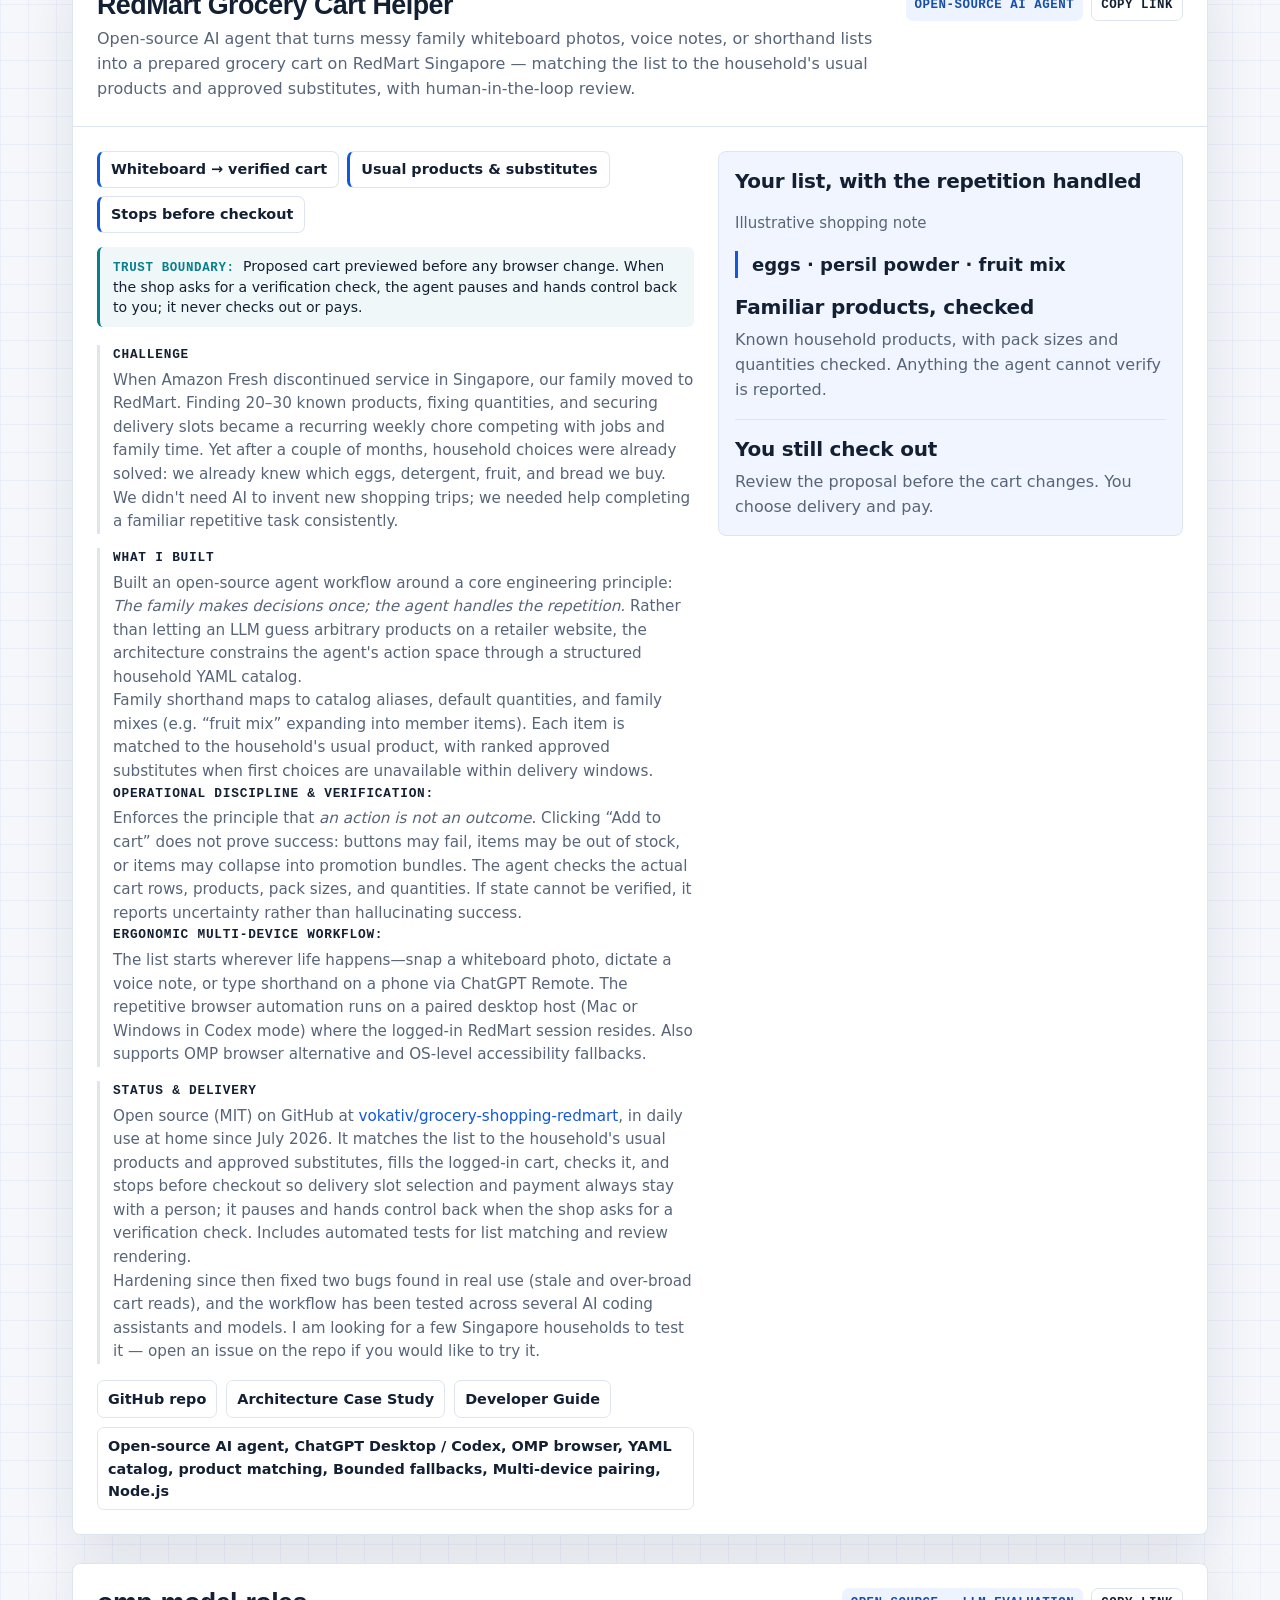
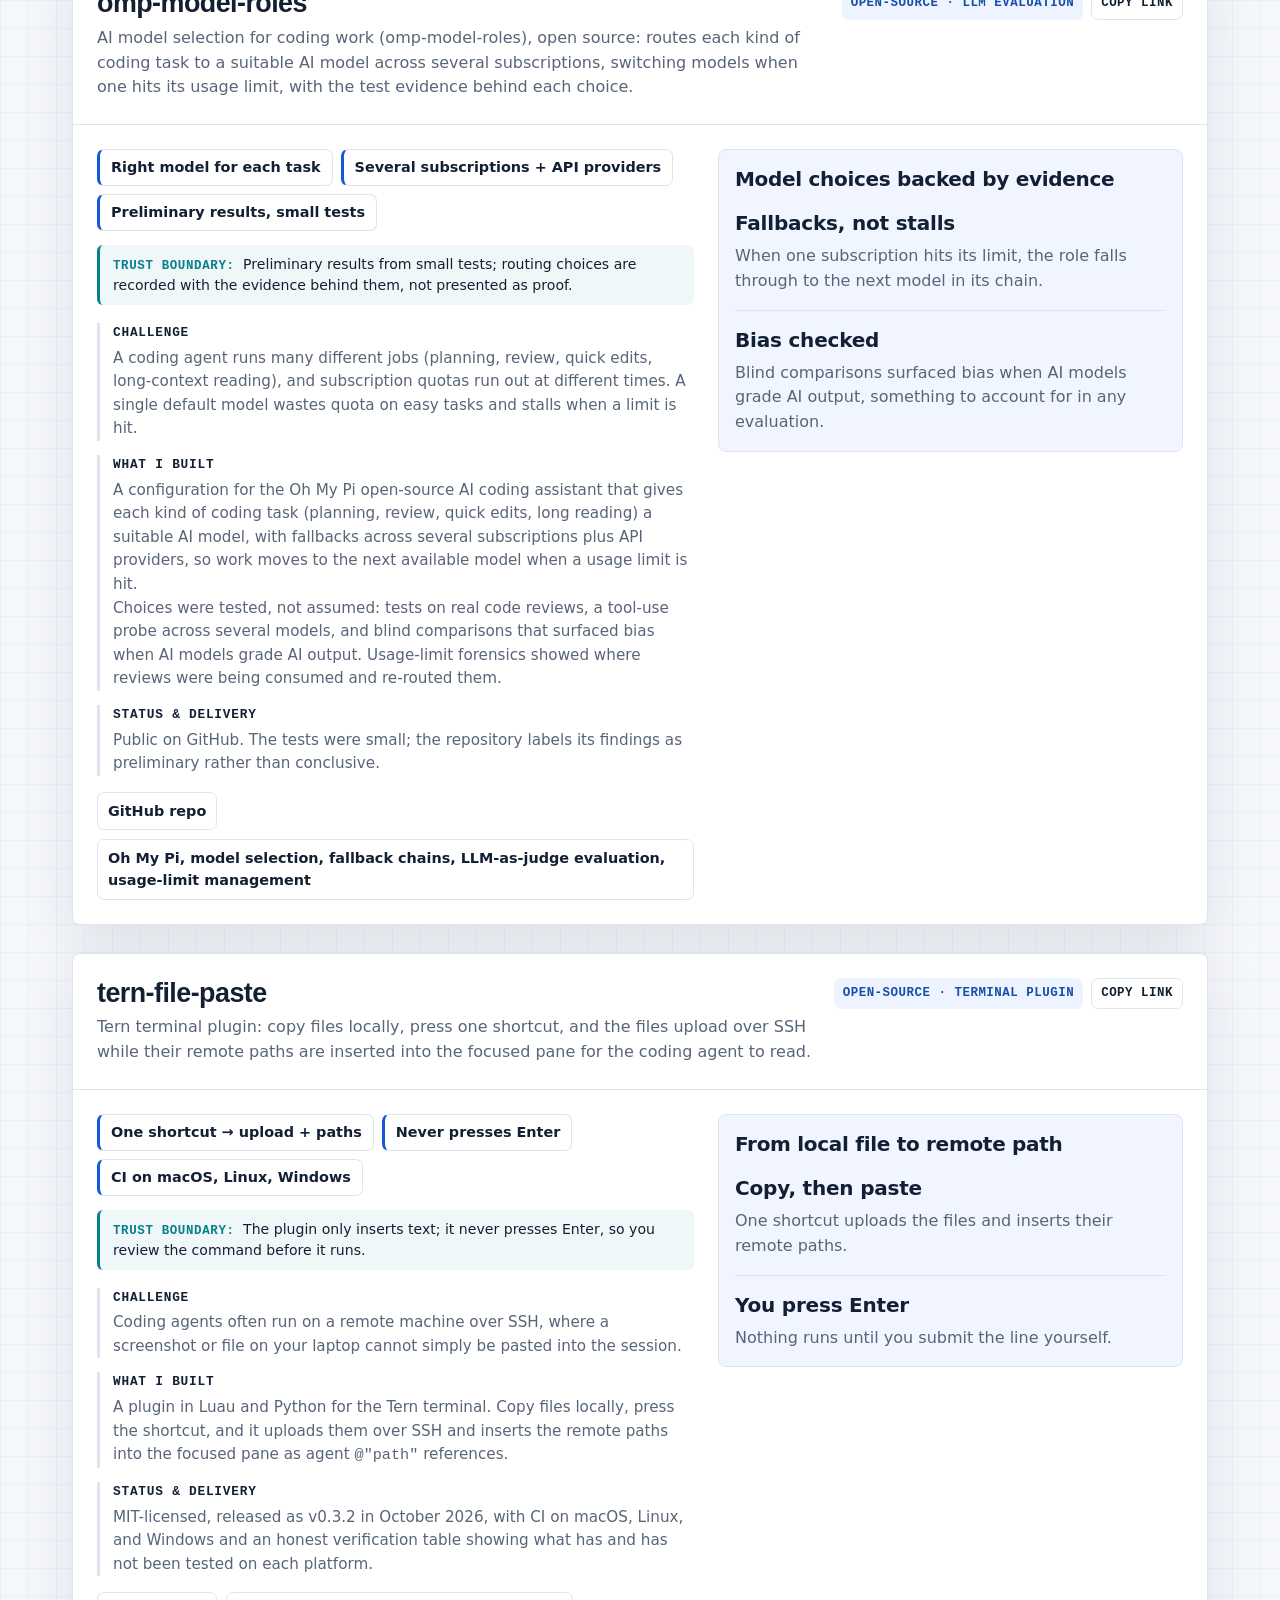
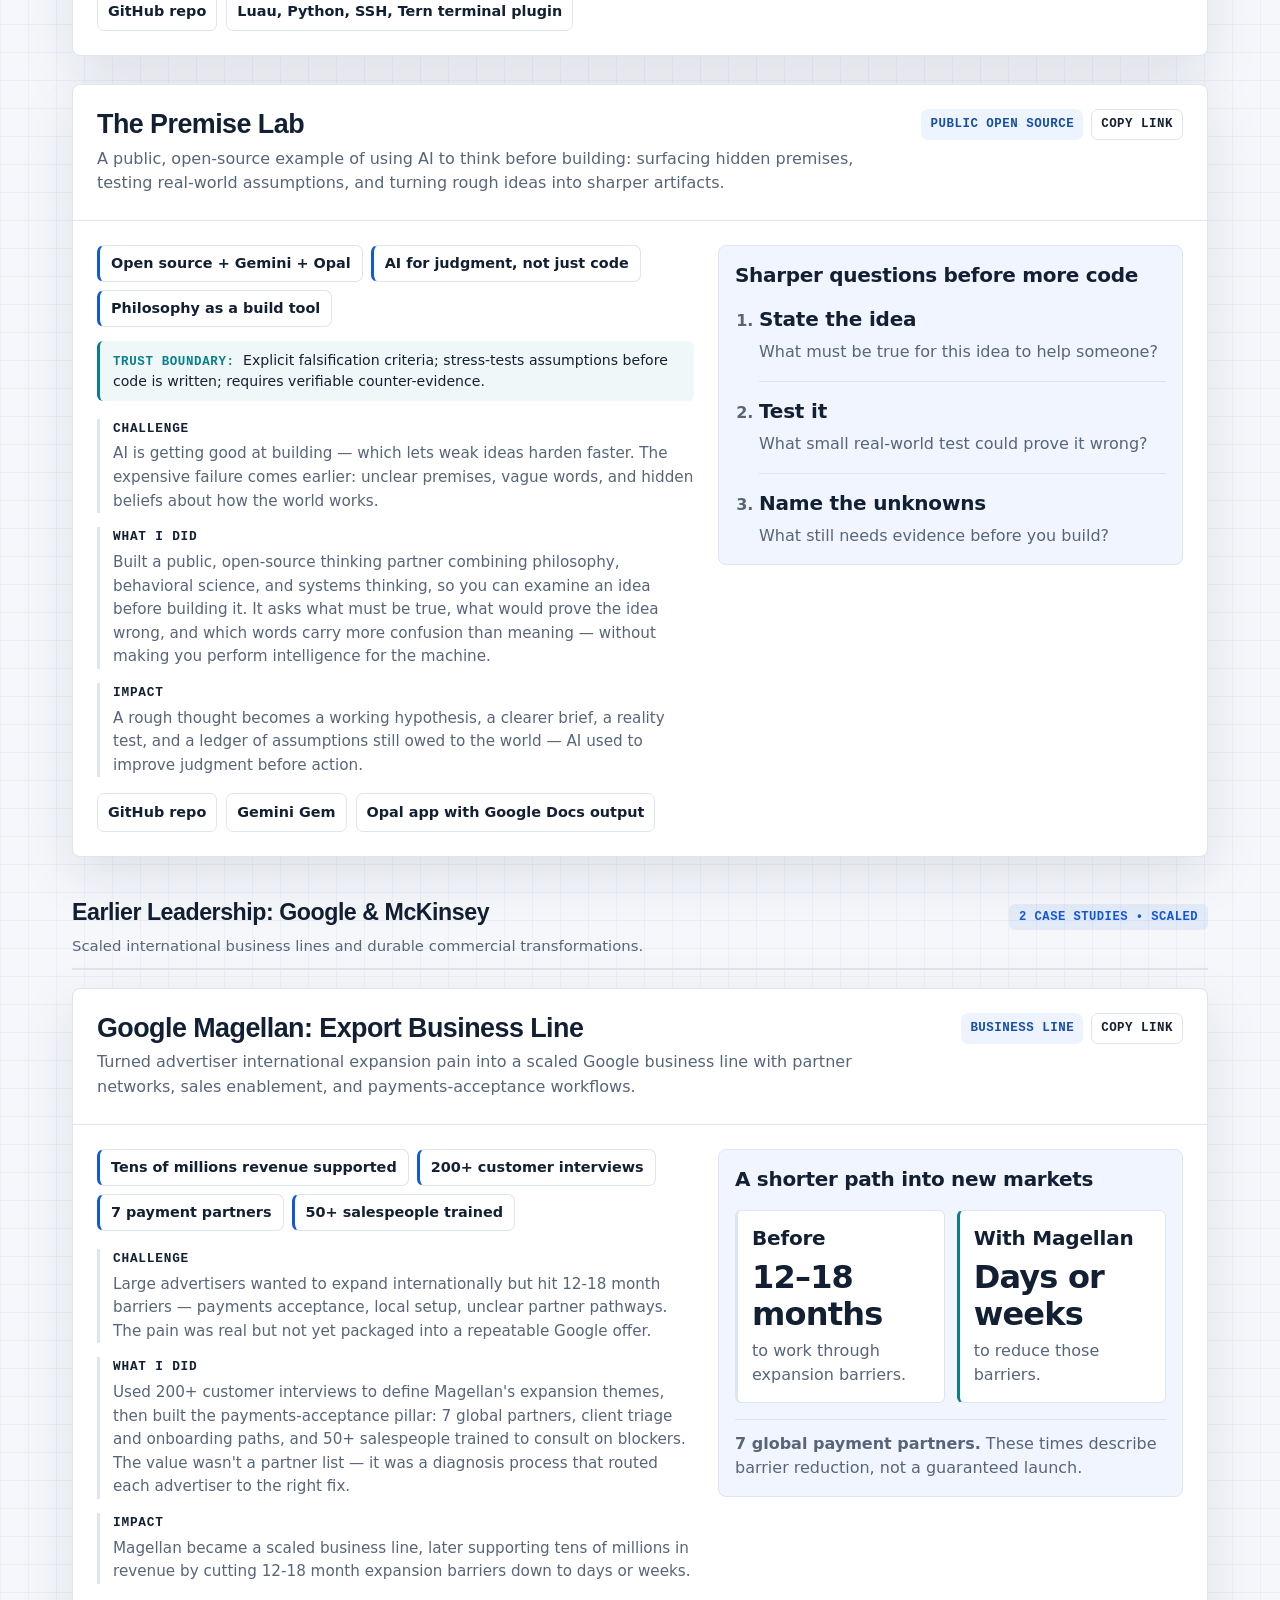
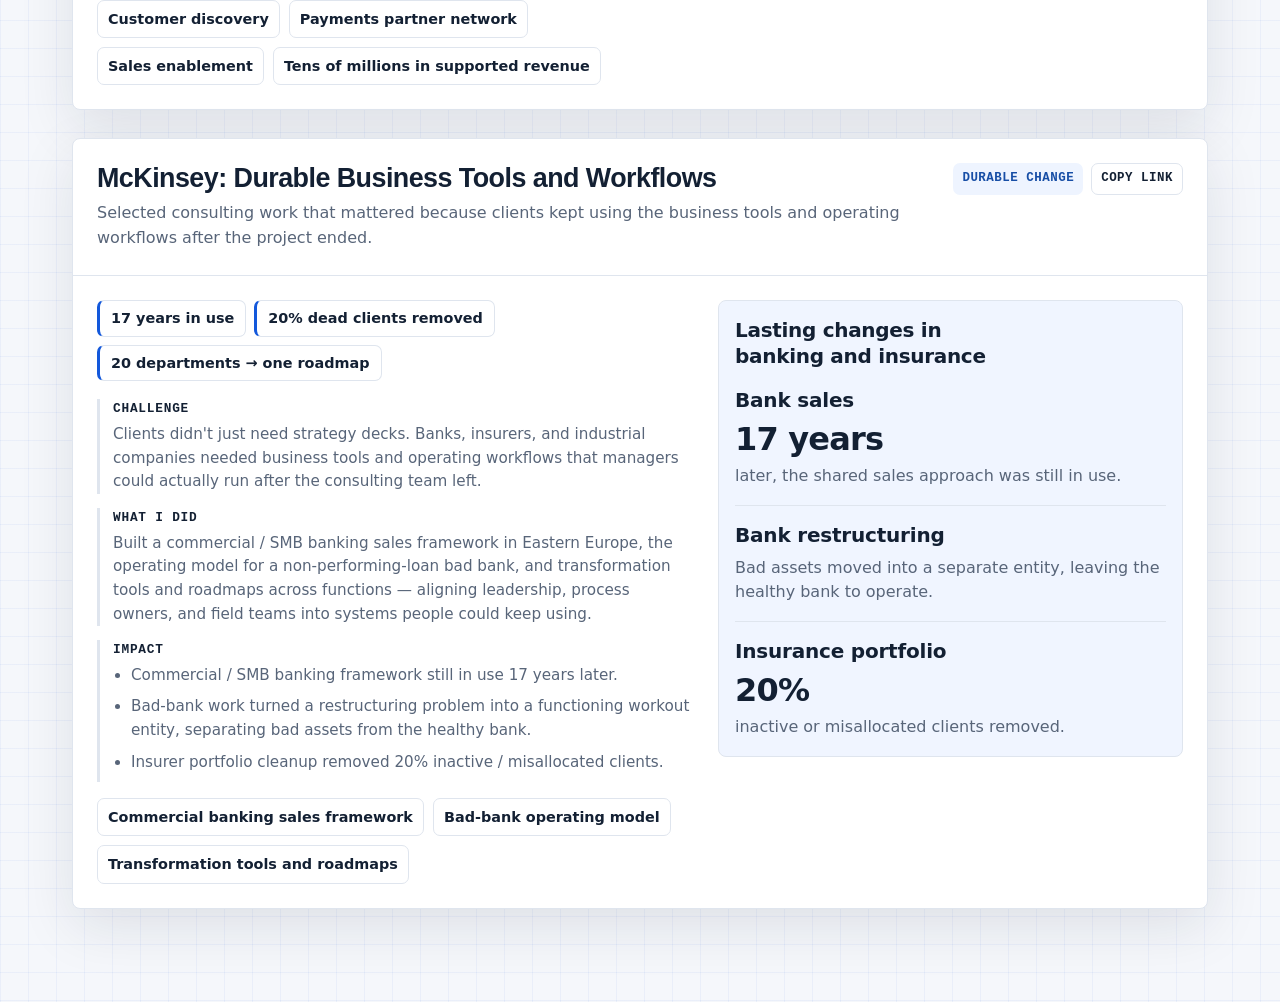
==== commit 6815eb5c: "Rewrite project copy for recruiters: drop activity metrics and jargon, clarify store wording and pri" ====
--- a/artifacts.html
+++ b/artifacts.html
@@ -83,7 +83,7 @@
                 "name": "Adiufant",
                 "url": "https://adiufant.com",
                 "applicationCategory": "ProductivityApplication",
-                "description": "Production mobile app for iPhone and Android, live at adiufant.com; turns family-related PDFs, photos, voice notes, shared files, and calendar screenshots into structured events and preparation tasks.",
+                "description": "Mobile app for iPhone and Android, available free on Google Play and the App Store; turns family-related PDFs, photos, voice notes, shared files, and calendar screenshots into structured events and preparation tasks that parents review before anything is added to the calendar.",
                 "publisher": {
                     "@type": "Organization",
                     "name": "Vulcanus Holdings, Inc.",
@@ -93,7 +93,7 @@
             {
                 "@type": "CreativeWork",
                 "name": "Phone-based home agent",
-                "description": "Private lab prototype that turns a spare Android phone or tablet into an always-on host for six AI coding-agent harnesses; built by orchestrating AI coding agents with the owner as reviewer. 3,301-test gate in 248 s; 6 harnesses x 10 tasks device matrix with file-based verifiers."
+                "description": "Private prototype, not released: turns a spare or used Android phone or tablet into an always-on home for AI coding assistants (Codex, Claude Code and four others), running on subscriptions people already pay for and controlled from their everyday phone. Includes secure credential storage and automated tests that check the actual output, not the assistant's own report. Built with AI coding assistants; the owner makes the product decisions, architecture, review and testing."
             },
             {
                 "@type": "SoftwareApplication",
@@ -102,7 +102,7 @@
                 "codeRepository": "https://github.com/vokativ/glasanje",
                 "applicationCategory": "GovernmentApplication",
                 "operatingSystem": "All modern browsers",
-                "description": "Open-source civic tool that helps Serbians abroad prepare a voting request and follow up when a reply is missing. PDFs are made in the browser. On supported devices, Web Share attaches the PDF to a chosen app; users can also download and attach it themselves. Users send requests. An optional guide offers 16 follow-up templates and instructions for external assistants."
+                "description": "Open-source civic tool (archived) that helps Serbians abroad prepare a voting request and follow up when a reply is missing. It prepares the official request PDF in the browser on the user's own device; the user decides how to send it, and an optional guide offers follow-up letter templates and instructions for external assistants."
             },
             {
                 "@type": "SoftwareApplication",
@@ -110,7 +110,7 @@
                 "url": "https://chromewebstore.google.com/detail/prepi%C5%A1i/lgcbhfgbbjdhglmomlgkbeikcngjhikb",
                 "codeRepository": "https://github.com/vokativ/prepisi",
                 "applicationCategory": "UtilitiesApplication",
-                "description": "Privacy-first, offline browser extension published for Chrome, Firefox, and Edge (v0.9.3). Converts Serbian, Croatian, Bosnian, and Montenegrin web text between scripts and reviewed pronunciation variants with 100% client-side conversion and zero page-text upload."
+                "description": "Privacy-first, offline browser extension published on the Chrome, Firefox and Edge add-on stores. Converts Serbian, Croatian, Bosnian, and Montenegrin web text between scripts and reviewed pronunciation variants with 100% client-side conversion and zero page-text upload."
             },
             {
                 "@type": "SoftwareApplication",
@@ -118,14 +118,14 @@
                 "url": "https://github.com/vokativ/grocery-shopping-redmart",
                 "codeRepository": "https://github.com/vokativ/grocery-shopping-redmart",
                 "applicationCategory": "ProductivityApplication",
-                "description": "Open-source AI agent workflow that turns messy family whiteboard photos, voice notes, or shorthand lists into prepared grocery carts on RedMart / Lazada Singapore using constrained AI, canonical SKU matching, and human-in-the-loop review."
+                "description": "Open-source AI agent that turns messy family whiteboard photos, voice notes, or shorthand lists into a prepared grocery cart on RedMart Singapore: it matches the list to the household's usual products and approved substitutes, fills the logged-in cart, checks it, and stops before checkout so a person pays; human-in-the-loop review throughout."
             },
             {
                 "@type": "SoftwareSourceCode",
                 "name": "omp-model-roles",
                 "url": "https://github.com/vokativ/omp-model-roles",
                 "codeRepository": "https://github.com/vokativ/omp-model-roles",
-                "description": "Quota-aware model-role configuration for the Oh My Pi coding-agent harness: 15 roles with fallback chains across five subscriptions plus API providers, backed by directional benchmarks."
+                "description": "Open-source AI model selection for coding work (omp-model-roles): routes each kind of coding task to a suitable AI model across several subscriptions, switching models when one hits its usage limit; backed by preliminary results from small tests on real code reviews."
             },
             {
                 "@type": "SoftwareSourceCode",
@@ -149,8 +149,8 @@
             },
             {
                 "@type": "CreativeWork",
-                "name": "McKinsey: Durable Operating Systems",
-                "description": "Selected consulting work that mattered because clients kept using the operating systems after the project ended."
+                "name": "McKinsey: Durable Business Tools and Workflows",
+                "description": "Selected consulting work that mattered because clients kept using the business tools and operating workflows after the project ended."
             }
         ],
         "mainEntityOfPage": {
@@ -928,7 +928,7 @@
             <div class="group-header">
                 <div class="group-header-text">
                     <h2 class="group-title">Company Data &amp; AI</h2>
-                    <p class="group-desc">Enterprise work at Rapsodo as Head of Data Analytics &amp; AI Lead (2023&ndash;2026): data platform turnaround, conversational AI, and operating systems.</p>
+                    <p class="group-desc">Enterprise work at Rapsodo as Head of Data Analytics &amp; AI Lead (2023&ndash;2026): data platform turnaround, conversational AI, and operating workflows.</p>
                 </div>
                 <span class="group-badge">5 Case Studies &bull; Sanitized</span>
             </div>
@@ -1275,7 +1275,7 @@
                     <span class="chip"><b>Review before action</b> &rarr; local-first</span>
                     <span class="chip"><b>Auto-reschedule &amp; undo</b> &rarr; safeguards</span>
                 </div>
-                    <div class="trust-boundary"><strong>Trust boundary:</strong> Save-first review; temporal grounding guardrails detect prior-year hallucinations; nothing reaches device calendar without explicit user confirmation.</div>
+                    <div class="trust-boundary"><strong>Trust boundary:</strong> Parents review AI suggestions before anything is added to the calendar; temporal grounding guardrails detect prior-year hallucinations; nothing reaches the device calendar without explicit user confirmation.</div>
                 <div class="prose">
                         <div class="detail-block">
                             <strong>Challenge</strong>
@@ -1284,18 +1284,18 @@
                         <div class="detail-block block-extra">
                             <strong>What I did</strong>
                             <p>I tested model feasibility in early 2025, built a web demo over the summer, and learned that a browser upload flow was too clunky because parents' source information lives on their phones. I then owned the mobile product, architecture, implementation, testing, customer discovery, and store releases end to end, using AI development tools throughout.</p>
-                            <p>Underneath, Drift remains the device source of truth; authenticated users can sync through Firestore; and media flows through authenticated Firebase callable functions to Gemini with App Check protection before normalized suggestions are saved for an explicit accept-or-skip review. To make AI dependable in daily use, built temporal grounding guardrails to detect and fall back from prior-year resolution hallucinations on undated notices. When an event date is adjusted, a dedicated reschedule engine dynamically updates derived preparation task deadlines, pairing instant slide-fade feedback with an inline undo action. System share targets are isolated from capture flows to preserve original event start dates.</p>
+                            <p>Underneath, Drift remains the device source of truth; authenticated users can sync through Firestore; and media flows through authenticated Firebase callable functions to Gemini with Firebase app-integrity checks before normalized suggestions are saved for an explicit accept-or-skip review. To make AI dependable in daily use, built temporal grounding guardrails to detect and fall back from prior-year resolution hallucinations on undated notices. When an event date is adjusted, a dedicated reschedule engine dynamically updates derived preparation task deadlines, pairing instant slide-fade feedback with an inline undo action. System share targets are isolated from capture flows to preserve original event start dates.</p>
                         </div>
                         <div class="detail-block block-extra">
                             <strong>Status &amp; Delivery</strong>
-                            <p>Built and published through <a href="https://vulcanusholdings.com">Vulcanus Holdings, Inc.</a> and live free at <a href="https://adiufant.com">adiufant.com</a>, on the <a href="https://apps.apple.com/us/app/adiufant-family-organizer/id6757211021">Apple App Store</a> and on <a href="https://play.google.com/store/apps/details?id=com.adiufant.app">Google Play</a> (latest version v1.3.0). Releases added an AI-consent flow (after App Store review feedback), dynamic prep-task auto-rescheduling with inline undo, temporal hallucination guards, and crash hardening. Early feedback is positive, but it is too soon to claim retention or scaled adoption.</p>
+                            <p>Built and published through <a href="https://vulcanusholdings.com">Vulcanus Holdings, Inc.</a> and available free on Google Play and the App Store (<a href="https://adiufant.com">adiufant.com</a>). Releases added an AI-consent flow (after App Store review feedback), dynamic prep-task auto-rescheduling with inline undo, temporal hallucination guards, and crash hardening. Early feedback is positive, but it is too soon to claim retention or scaled adoption.</p>
                         </div>
                     </div>
                     <div class="proof-links block-extra">
                         <a href="https://adiufant.com">adiufant.com</a>
-                        <a href="https://apps.apple.com/us/app/adiufant-family-organizer/id6757211021">Apple App Store</a>
+                        <a href="https://apps.apple.com/us/app/adiufant-family-organizer/id6757211021">App Store</a>
                         <a href="https://play.google.com/store/apps/details?id=com.adiufant.app">Google Play</a>
-                        <span>Flutter, Riverpod, Drift / SQLite, Firebase Auth, Firestore Sync, Cloud Functions, Gemini, App Check, Temporal Guardrails</span>
+                        <span>Flutter, Riverpod, Drift / SQLite, Firebase Auth, Firestore Sync, Cloud Functions, Gemini, Firebase app-integrity checks, Temporal Guardrails</span>
                     </div>
                 </div>
                 <aside class="visual" aria-labelledby="adiufant-effect-title">
@@ -1323,7 +1323,7 @@
             <header class="artifact-header">
                 <div>
                     <h2>Phone-based home agent</h2>
-                    <p class="artifact-summary">Private prototype that turns a spare Android phone or tablet into an always-on host for six AI coding-agent harnesses, running on subscriptions people already pay for and reachable from their daily phone.</p>
+                    <p class="artifact-summary">Private prototype, not released: turns a spare or used Android phone or tablet into an always-on home for AI coding assistants (Codex, Claude Code and four others), running on subscriptions people already pay for and controlled from their everyday phone.</p>
                 </div>
                 <div class="artifact-actions">
                     <span class="tag">Private prototype</span>
@@ -1333,12 +1333,12 @@
             <div class="artifact-body">
                 <div class="col-main">
                     <div class="impact-chips" aria-label="Phone-based home agent impact highlights">
-                        <span class="chip"><b>6 harnesses</b> &rarr; one always-on host</span>
-                        <span class="chip"><b>3,301 tests</b> &rarr; 248 s gate</span>
-                        <span class="chip"><b>Files on disk</b> &rarr; verifiers</span>
+                        <span class="chip"><b>Spare phone</b> &rarr; always-on AI workspace</span>
+                        <span class="chip"><b>Your existing</b> subscriptions</span>
+                        <span class="chip"><b>Checked</b> by real-output tests</span>
                     </div>
                     <div class="trust-boundary">
-                        <strong>Trust boundary:</strong> Lab prototype on a Pixel Tablet; not released and not on Google Play. Agent runs are judged by verifiers that check files on disk, never the agent's words.
+                        <strong>Trust boundary:</strong> Private prototype; not released and not on Google Play. Agent runs are judged by automated tests that check the actual output, never the assistant's own report.
                     </div>
                     <div class="prose">
                         <div class="detail-block">
@@ -1347,17 +1347,17 @@
                         </div>
                         <div class="detail-block block-extra">
                             <strong>What I built</strong>
-                            <p>A client app and a host app, a job API, and a credential vault, supporting six agent harnesses: Codex, Claude Code, Antigravity, Pi, Oh My Pi, and Mistral Vibe. A second backend runs on Android's Linux VM (Android 15+).</p>
-                            <p>It was built by orchestrating AI coding agents, with me as owner and reviewer: I set direction, recorded decisions (D1&ndash;D62 in an owner decision log), and reviewed and accepted the work. Quality is enforced by gates rather than trust: a 3,301-test workstation gate that runs in 248 seconds (down from about 61 minutes serial) and a device matrix of 6 harnesses &times; 10 tasks whose verifiers check files on disk, never the agent's words.</p>
+                            <p>A client app and a host app, an interface for sending tasks to the device, and secure credential storage, supporting six AI coding assistants: Codex, Claude Code, Antigravity, Pi, Oh My Pi, and Mistral Vibe. A second backend runs on Android's Linux VM. The hard parts were keeping sign-ins and credentials safe on an always-on device, running six different assistants reliably, and proving that work was actually done.</p>
+                            <p>Built with AI coding assistants; I own the product decisions, architecture, review and testing. Quality is enforced by automated tests that check the actual output, not the assistant's own report.</p>
                         </div>
                         <div class="detail-block block-extra">
                             <strong>Status &amp; Delivery</strong>
-                            <p>Since 12 October 2026: 1,022 commits and 92 pull requests. Release signing, licence records for 303 components, and Google Play policy preparation are done. It remains a lab prototype on a Pixel Tablet: not released, not on Play, and with no public repository or product name yet.</p>
+                            <p>Private prototype, not released: the sign-in and credential handling, release signing, open-source licence records, and Google Play policy preparation are done. It has no public repository or product name yet.</p>
                         </div>
                     </div>
                     <div class="proof-links block-extra">
-                        <span>Private code &mdash; figures above are from the project's own commit history, test gate, and decision log.</span>
-                        <span>Android, Android Linux VM, job API, credential vault, device-matrix verification</span>
+                        <span>Private code &mdash; no public repository.</span>
+                        <span>Android, Android Linux VM, secure credential storage, real-output test verification</span>
                     </div>
                 </div>
                 <aside class="visual" aria-labelledby="phone-based-agent-effect-title">
@@ -1365,11 +1365,11 @@
                     <ul class="effect-list">
                         <li class="effect-item">
                             <h4>Use what you already pay for</h4>
-                            <p>Runs the harnesses on existing subscriptions, from your daily phone.</p>
-                        </li>
-                        <li class="effect-item">
-                            <h4>Checked on disk</h4>
-                            <p>Each task is verified by inspecting the resulting files, not by trusting the agent's report.</p>
+                            <p>Runs six AI coding assistants on existing subscriptions, from your everyday phone.</p>
+                        </li>
+                        <li class="effect-item">
+                            <h4>Checked on real output</h4>
+                            <p>Each task is verified by automated tests that inspect the actual output, not by trusting the assistant's report.</p>
                         </li>
                     </ul>
                 </aside>
@@ -1392,11 +1392,11 @@
                 <div class="col-main">
                     <div class="impact-chips" aria-label="Korak do glasa impact highlights">
                         <span class="chip"><b>PDF made</b> in browser</span>
-                        <span class="chip"><b>16</b> follow-up templates</span>
+                        <span class="chip"><b>Follow-up</b> letter templates</span>
                         <span class="chip"><b>Optional</b> assistant</span>
                     </div>
                     <div class="trust-boundary">
-                        <strong>Trust boundary:</strong> The site keeps no personal case. Anything shared with an assistant goes to its provider. The guide tells assistants to ask before reading email or sending messages.
+                        <strong>Trust boundary:</strong> The PDF is prepared in the browser on your own device and you decide how to send it. The site keeps no personal case. Anything shared with an assistant goes to its provider. The guide tells assistants to ask before reading email or sending messages.
                     </div>
                     <div class="prose">
                         <div class="detail-block">
@@ -1407,7 +1407,7 @@
                             <strong>What I built</strong>
                             <p>I co-built the first version in 2020 and rebuilt it in 2026.</p>
                             <p>Your browser makes the official PDF. On supported devices, Web Share can attach it to your mail app. Or download it and attach it yourself. You send it. Unconfirmed contacts are flagged.</p>
-                            <p>The follow-up guide offers 16 letter templates. Use it alone or with your own assistant.</p>
+                            <p>The optional follow-up guide offers letter templates. Use it alone or with your own assistant.</p>
                         </div>
                         <div class="detail-block block-extra">
                             <strong>Status</strong>
@@ -1452,10 +1452,10 @@
                 <div class="col-main">
                     <div class="impact-chips" aria-label="Prepiši impact highlights">
                         <span class="chip"><b>Three stores</b> &rarr; Chrome, Firefox &amp; Edge</span>
-                        <span class="chip"><b>137 curated</b> media families</span>
+                        <span class="chip"><b>Curated</b> regional media families</span>
                         <span class="chip"><b>Zero network</b> requests</span>
                     </div>
-                                        <div class="trust-boundary"><strong>Trust boundary:</strong> 100% client-side conversion; 4,102 verified linguistic rules; zero LLMs, zero network requests, zero page-text upload.</div>
+                                        <div class="trust-boundary"><strong>Trust boundary:</strong> 100% client-side conversion; reviewed linguistic rules; zero LLMs, zero network requests, zero page-text upload.</div>
 <div class="prose">
                         <div class="detail-block">
                             <strong>Challenge</strong>
@@ -1463,12 +1463,12 @@
                         </div>
                         <div class="detail-block block-extra">
                             <strong>What I built</strong>
-                            <p>Built a shared local conversion engine in TypeScript/JavaScript with strict boundary protection. Rather than relying on non-deterministic LLMs at browsing time, the extension uses 4,102 verified linguistic transformation rows, bidirectional Latin-Cyrillic mapping, and curated phonetic rules for Ekavian, Ijekavian, and Ikavian variants. The content engine safely protects code, forms, URLs, emails, brands, handles, and foreign-language spans while observing dynamic DOM mutations.</p>
+                            <p>Built a shared local conversion engine in TypeScript/JavaScript with strict boundary protection. Rather than relying on non-deterministic LLMs at browsing time, the extension uses verified linguistic transformation rows, bidirectional Latin-Cyrillic mapping, and curated phonetic rules for Ekavian, Ijekavian, and Ikavian variants. The content engine safely protects code, forms, URLs, emails, brands, handles, and foreign-language spans while observing dynamic DOM mutations.</p>
                             <p>Authored a dependency-free Node packaging pipeline with byte-level archive validation and cross-browser manifest handling (Manifest V3). Managed browser-specific permission and lifecycle differences across Chrome, Firefox (desktop + Android), and Microsoft Edge.</p>
                         </div>
                         <div class="detail-block block-extra">
                             <strong>Status &amp; Delivery</strong>
-                            <p>Version 0.9.3 is published and live on Mozilla Firefox Add-ons (desktop + Android), the Chrome Web Store, and Microsoft Edge Add-ons. The engine is backed by 92 offline unit/integration tests and 12 headless-Chrome DOM checks, with a curated catalog of 137 regional media families (generating 600 explicit Firefox host permission patterns). Operates entirely offline with no analytics, telemetry, or remote text processing.</p>
+                            <p>Published on the Chrome, Firefox and Edge add-on stores (Firefox desktop and Android). The engine is covered by offline unit, integration and headless-browser checks, with a curated catalog of regional media families. Operates entirely offline with no analytics, telemetry, or remote text processing.</p>
                         </div>
                     </div>
                     <div class="proof-links block-extra">
@@ -1505,7 +1505,7 @@
             <header class="artifact-header">
                 <div>
                     <h2>RedMart Grocery Cart Helper</h2>
-                    <p class="artifact-summary">Open-source AI agent workflow that turns messy family whiteboard photos, voice notes, or shorthand lists into prepared grocery carts on RedMart / Lazada Singapore &mdash; using constrained AI, canonical SKU matching, and human-in-the-loop review.</p>
+                    <p class="artifact-summary">Open-source AI agent that turns messy family whiteboard photos, voice notes, or shorthand lists into a prepared grocery cart on RedMart Singapore &mdash; matching the list to the household's usual products and approved substitutes, with human-in-the-loop review.</p>
                 </div>
                 <div class="artifact-actions">
                     <span class="tag">Open-Source AI Agent</span>
@@ -1516,11 +1516,11 @@
                 <div class="col-main">
                     <div class="impact-chips" aria-label="RedMart Grocery Cart Helper impact highlights">
                         <span class="chip"><b>Whiteboard</b> &rarr; verified cart</span>
-                        <span class="chip"><b>Canonical SKU</b> &amp; alias matching</span>
+                        <span class="chip"><b>Usual products</b> &amp; substitutes</span>
                         <span class="chip"><b>Stops before</b> checkout</span>
                     </div>
                     <div class="trust-boundary">
-                        <strong>Trust boundary:</strong> Proposed cart previewed before any browser mutation. Detects Lazada's anti-bot challenge and hands back to you rather than bypassing it; zero automated checkout or payment.
+                        <strong>Trust boundary:</strong> Proposed cart previewed before any browser change. When the shop asks for a verification check, the agent pauses and hands control back to you; it never checks out or pays.
                     </div>
                     <div class="prose">
                         <div class="detail-block">
@@ -1530,21 +1530,21 @@
                         <div class="detail-block block-extra">
                             <strong>What I built</strong>
                             <p>Built an open-source agent workflow around a core engineering principle: <em>The family makes decisions once; the agent handles the repetition.</em> Rather than letting an LLM guess arbitrary products on a retailer website, the architecture constrains the agent's action space through a structured household YAML catalog.</p>
-                            <p>Family shorthand maps to catalog aliases, default quantities, and family mixes (e.g. &ldquo;fruit mix&rdquo; expanding into member items). Products are grounded by canonical retailer <code>item_id</code> and <code>sku_id</code> identifiers, with ranked backup products when first choices are unavailable within delivery windows.</p>
-                            <p><strong>Operational discipline &amp; verification:</strong> Enforces the principle that <em>an action is not an outcome</em>. Clicking &ldquo;Add to cart&rdquo; does not prove success: buttons may fail, items may be out of stock, or items may collapse into promotion bundles. The agent verifies actual cart table rows, canonical identifiers, pack sizes, and quantities. If state cannot be verified, it reports uncertainty rather than hallucinating success.</p>
+                            <p>Family shorthand maps to catalog aliases, default quantities, and family mixes (e.g. &ldquo;fruit mix&rdquo; expanding into member items). Each item is matched to the household's usual product, with ranked approved substitutes when first choices are unavailable within delivery windows.</p>
+                            <p><strong>Operational discipline &amp; verification:</strong> Enforces the principle that <em>an action is not an outcome</em>. Clicking &ldquo;Add to cart&rdquo; does not prove success: buttons may fail, items may be out of stock, or items may collapse into promotion bundles. The agent checks the actual cart rows, products, pack sizes, and quantities. If state cannot be verified, it reports uncertainty rather than hallucinating success.</p>
                             <p><strong>Ergonomic multi-device workflow:</strong> The list starts wherever life happens&mdash;snap a whiteboard photo, dictate a voice note, or type shorthand on a phone via ChatGPT Remote. The repetitive browser automation runs on a paired desktop host (Mac or Windows in Codex mode) where the logged-in RedMart session resides. Also supports OMP browser alternative and OS-level accessibility fallbacks.</p>
                         </div>
                         <div class="detail-block block-extra">
                             <strong>Status &amp; Delivery</strong>
-                            <p>Open source (MIT) on GitHub at <a href="https://github.com/vokativ/grocery-shopping-redmart">vokativ/grocery-shopping-redmart</a>, in daily household use since July 2026 (60 commits). Features synthetic catalog validators, unit test suites for alias resolution and review rendering, and documented browser connection hierarchies. Stops before checkout so delivery slot selection and payment always stay with the human.</p>
-                            <p>October 2026 hardening added a paced Chrome DevTools Protocol cart helper with a no-op cooldown and hand-back to the user, and detection of Lazada's anti-bot challenge. Two bugs found in live testing (stale and over-broad cart reads) were fixed, catalog reviews continued through November 2026, and the workflow has been tested across several agent harnesses and models. I am looking for a few Singapore households to test it &mdash; open an issue on the repo if you would like to try it.</p>
+                            <p>Open source (MIT) on GitHub at <a href="https://github.com/vokativ/grocery-shopping-redmart">vokativ/grocery-shopping-redmart</a>, in daily use at home since July 2026. It matches the list to the household's usual products and approved substitutes, fills the logged-in cart, checks it, and stops before checkout so delivery slot selection and payment always stay with a person; it pauses and hands control back when the shop asks for a verification check. Includes automated tests for list matching and review rendering.</p>
+                            <p>Hardening since then fixed two bugs found in real use (stale and over-broad cart reads), and the workflow has been tested across several AI coding assistants and models. I am looking for a few Singapore households to test it &mdash; open an issue on the repo if you would like to try it.</p>
                         </div>
                     </div>
                     <div class="proof-links block-extra">
                         <a href="https://github.com/vokativ/grocery-shopping-redmart">GitHub repo</a>
                         <a href="https://github.com/vokativ/grocery-shopping-redmart/blob/main/docs/case-study.md">Architecture Case Study</a>
                         <a href="https://github.com/vokativ/grocery-shopping-redmart/blob/main/docs/developer-guide.md">Developer Guide</a>
-                        <span>Open-source AI agent, ChatGPT Desktop / Codex, OMP browser, YAML catalog, SKU resolution, Bounded fallbacks, Multi-device pairing, Node.js</span>
+                        <span>Open-source AI agent, ChatGPT Desktop / Codex, OMP browser, YAML catalog, product matching, Bounded fallbacks, Multi-device pairing, Node.js</span>
                     </div>
                 </div>
                 <aside class="visual" aria-labelledby="redmart-grocery-effect-title">
@@ -1572,7 +1572,7 @@
             <header class="artifact-header">
                 <div>
                     <h2>omp-model-roles</h2>
-                    <p class="artifact-summary">Quota-aware model-role configuration for the Oh My Pi coding-agent harness, with 15 roles, fallback chains across five subscriptions plus API providers, and an evidence trail of benchmarks behind each routing choice.</p>
+                    <p class="artifact-summary">AI model selection for coding work (omp-model-roles), open source: routes each kind of coding task to a suitable AI model across several subscriptions, switching models when one hits its usage limit, with the test evidence behind each choice.</p>
                 </div>
                 <div class="artifact-actions">
                     <span class="tag">Open-source &middot; LLM evaluation</span>
@@ -1582,12 +1582,12 @@
             <div class="artifact-body">
                 <div class="col-main">
                     <div class="impact-chips" aria-label="omp-model-roles impact highlights">
-                        <span class="chip"><b>15 roles</b> &rarr; fallback chains</span>
-                        <span class="chip"><b>5 subscriptions</b> + API providers</span>
-                        <span class="chip"><b>Directional</b> evidence, small n</span>
+                        <span class="chip"><b>Right model</b> for each task</span>
+                        <span class="chip"><b>Several subscriptions</b> + API providers</span>
+                        <span class="chip"><b>Preliminary</b> results, small tests</span>
                     </div>
                     <div class="trust-boundary">
-                        <strong>Trust boundary:</strong> Results are labelled directional because sample sizes are small; routing choices are recorded with the evidence behind them, not presented as proof.
+                        <strong>Trust boundary:</strong> Preliminary results from small tests; routing choices are recorded with the evidence behind them, not presented as proof.
                     </div>
                     <div class="prose">
                         <div class="detail-block">
@@ -1596,21 +1596,21 @@
                         </div>
                         <div class="detail-block block-extra">
                             <strong>What I built</strong>
-                            <p>A role-based configuration for the Oh My Pi harness: each of 15 roles maps to a primary model with fallback chains across five subscriptions plus API providers, so work moves to the next available model when quota is exhausted.</p>
-                            <p>Choices were tested, not assumed: a review benchmark on 11 real regression PRs (101 result rows), a tool-task probe across 8 models, and a blinded A/B comparison that surfaced judge self-preference. Quota forensics showed where reviews were being consumed and re-routed them.</p>
+                            <p>A configuration for the Oh My Pi open-source AI coding assistant that gives each kind of coding task (planning, review, quick edits, long reading) a suitable AI model, with fallbacks across several subscriptions plus API providers, so work moves to the next available model when a usage limit is hit.</p>
+                            <p>Choices were tested, not assumed: tests on real code reviews, a tool-use probe across several models, and blind comparisons that surfaced bias when AI models grade AI output. Usage-limit forensics showed where reviews were being consumed and re-routed them.</p>
                         </div>
                         <div class="detail-block block-extra">
                             <strong>Status &amp; Delivery</strong>
-                            <p>Public on GitHub, currently at v40. Benchmark sizes are small; the repository labels its findings as directional rather than conclusive.</p>
+                            <p>Public on GitHub. The tests were small; the repository labels its findings as preliminary rather than conclusive.</p>
                         </div>
                     </div>
                     <div class="proof-links block-extra">
                         <a href="https://github.com/vokativ/omp-model-roles">GitHub repo</a>
-                        <span>Oh My Pi, model routing, fallback chains, LLM-as-judge evaluation, quota management</span>
+                        <span>Oh My Pi, model selection, fallback chains, LLM-as-judge evaluation, usage-limit management</span>
                     </div>
                 </div>
                 <aside class="visual" aria-labelledby="omp-model-roles-effect-title">
-                    <h3 class="visual-title" id="omp-model-roles-effect-title">Routing backed by evidence</h3>
+                    <h3 class="visual-title" id="omp-model-roles-effect-title">Model choices backed by evidence</h3>
                     <ul class="effect-list">
                         <li class="effect-item">
                             <h4>Fallbacks, not stalls</h4>
@@ -1618,7 +1618,7 @@
                         </li>
                         <li class="effect-item">
                             <h4>Bias checked</h4>
-                            <p>A blinded A/B comparison surfaced judge self-preference, a bias to account for when models grade models.</p>
+                            <p>Blind comparisons surfaced bias when AI models grade AI output, something to account for in any evaluation.</p>
                         </li>
                     </ul>
                 </aside>
@@ -1816,12 +1816,12 @@
         <article class="artifact" id="mckinsey-operating-systems">
             <header class="artifact-header">
                 <div>
-                    <h2>McKinsey: Durable Operating Systems</h2>
-                    <p class="artifact-summary">Selected consulting work that mattered because clients kept using the operating systems after the project ended.</p>
+                    <h2>McKinsey: Durable Business Tools and Workflows</h2>
+                    <p class="artifact-summary">Selected consulting work that mattered because clients kept using the business tools and operating workflows after the project ended.</p>
                 </div>
                 <div class="artifact-actions">
                     <span class="tag">Durable change</span>
-                    <a class="copy-link" href="#mckinsey-operating-systems" data-copy-link aria-label="Copy link to McKinsey: Durable Operating Systems">Copy link</a>
+                    <a class="copy-link" href="#mckinsey-operating-systems" data-copy-link aria-label="Copy link to McKinsey: Durable Business Tools and Workflows">Copy link</a>
                 </div>
             </header>
             <div class="artifact-body">
@@ -1834,7 +1834,7 @@
                 <div class="prose">
                         <div class="detail-block">
                             <strong>Challenge</strong>
-                            <p>Clients didn't just need strategy decks. Banks, insurers, and industrial companies needed operating systems that managers could actually run after the consulting team left.</p>
+                            <p>Clients didn't just need strategy decks. Banks, insurers, and industrial companies needed business tools and operating workflows that managers could actually run after the consulting team left.</p>
                         </div>
                         <div class="detail-block block-extra">
                             <strong>What I did</strong>
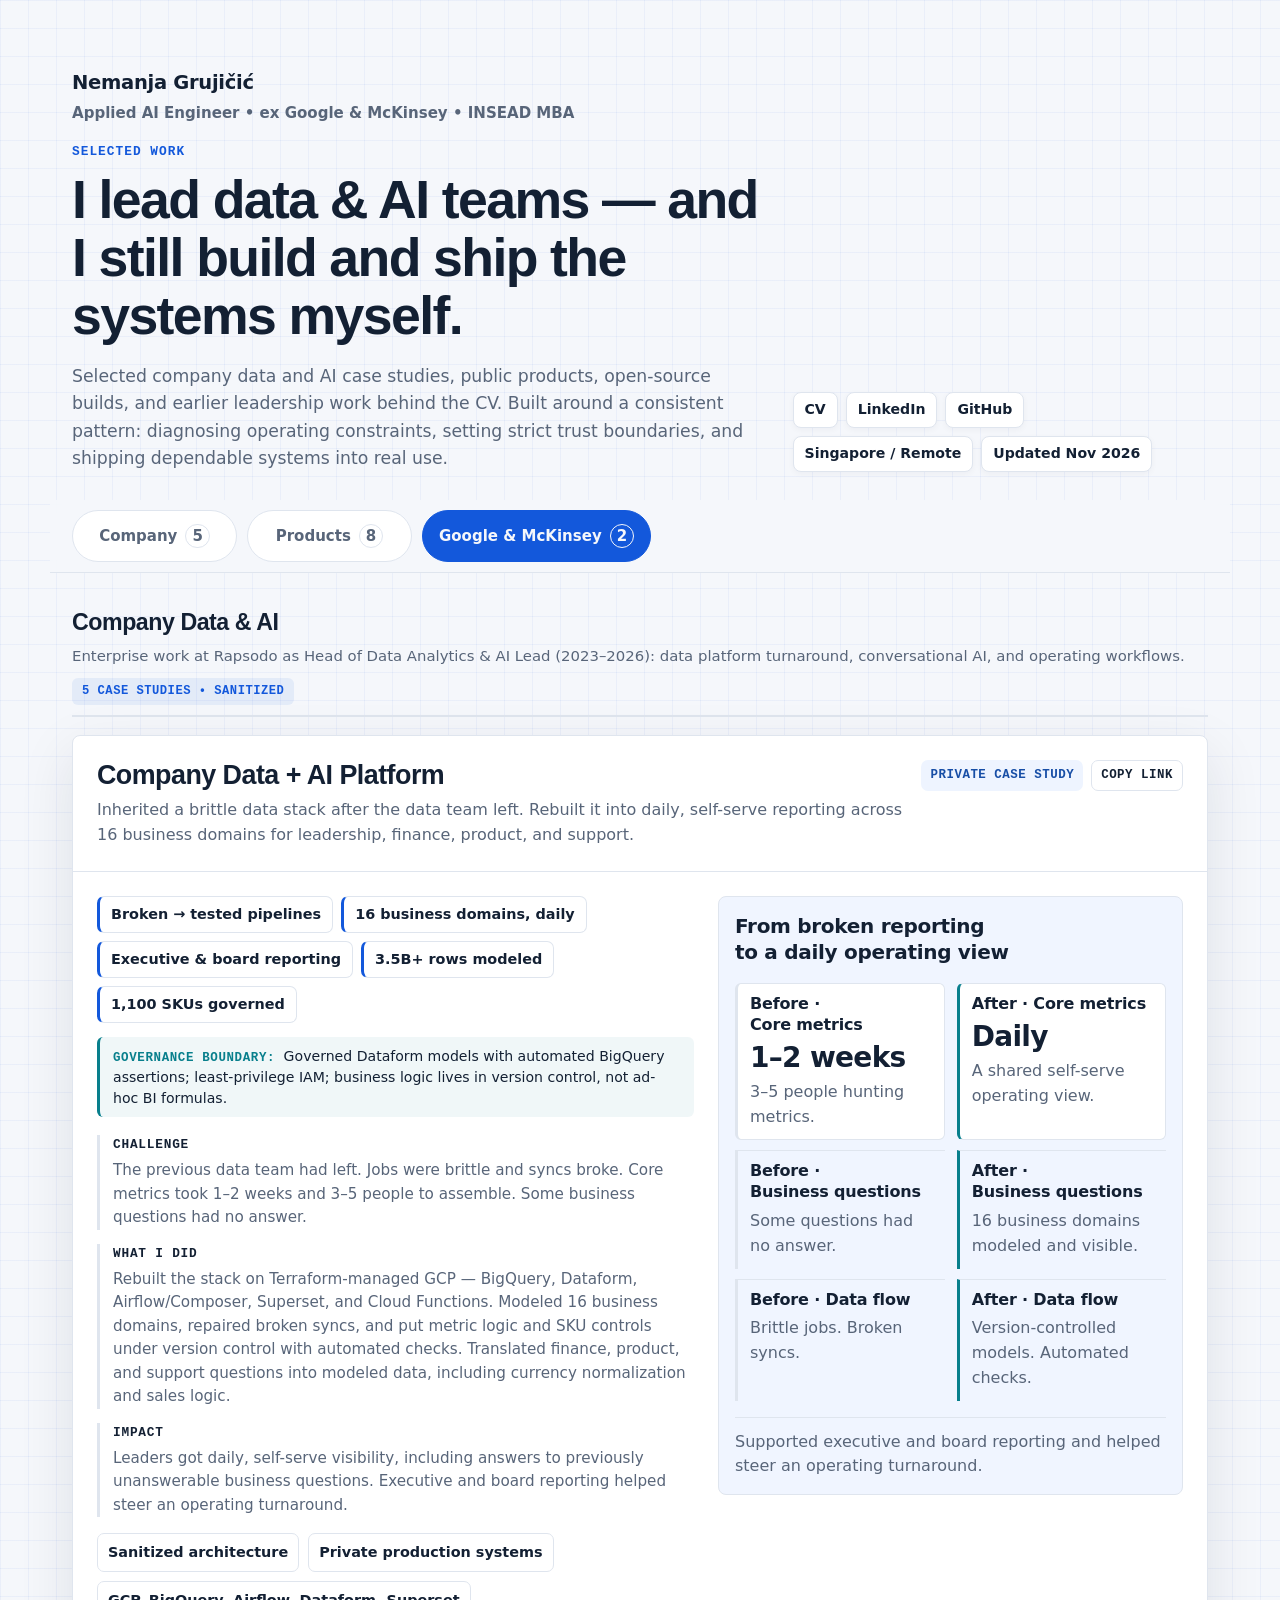
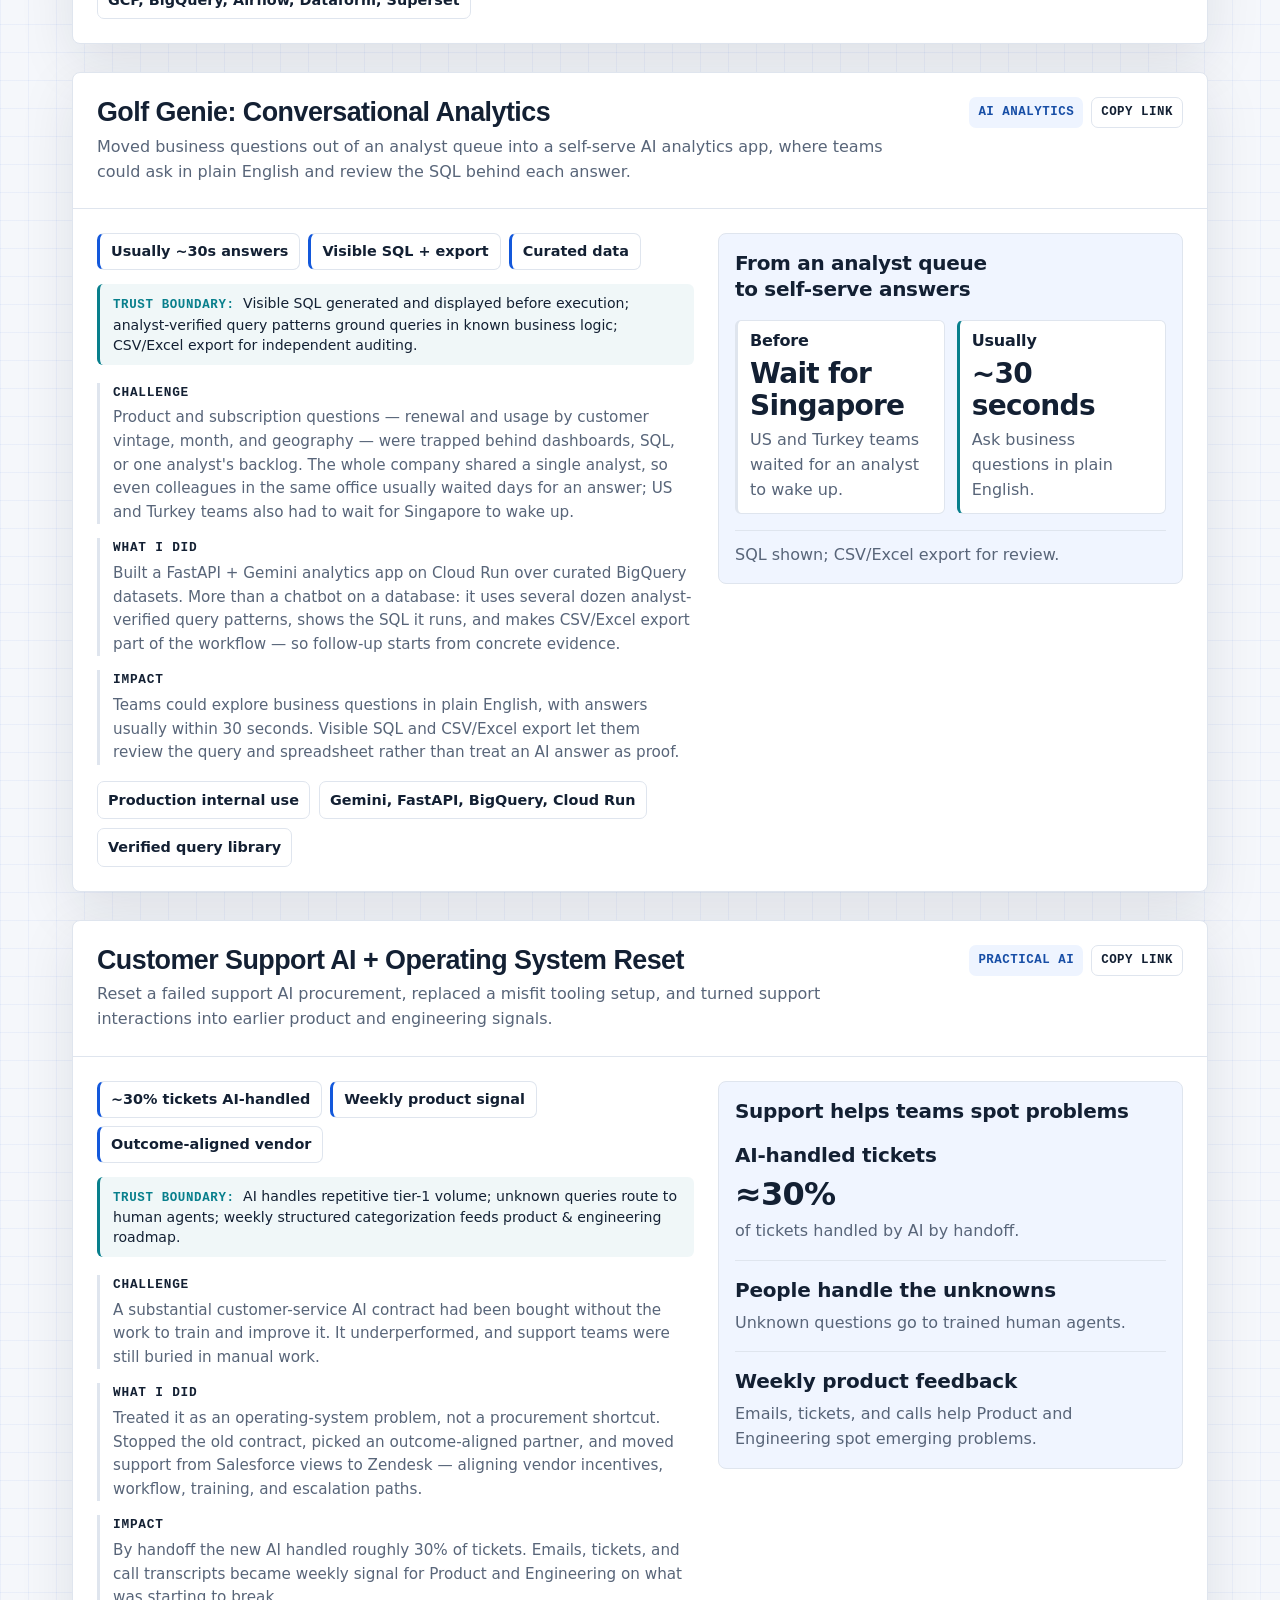
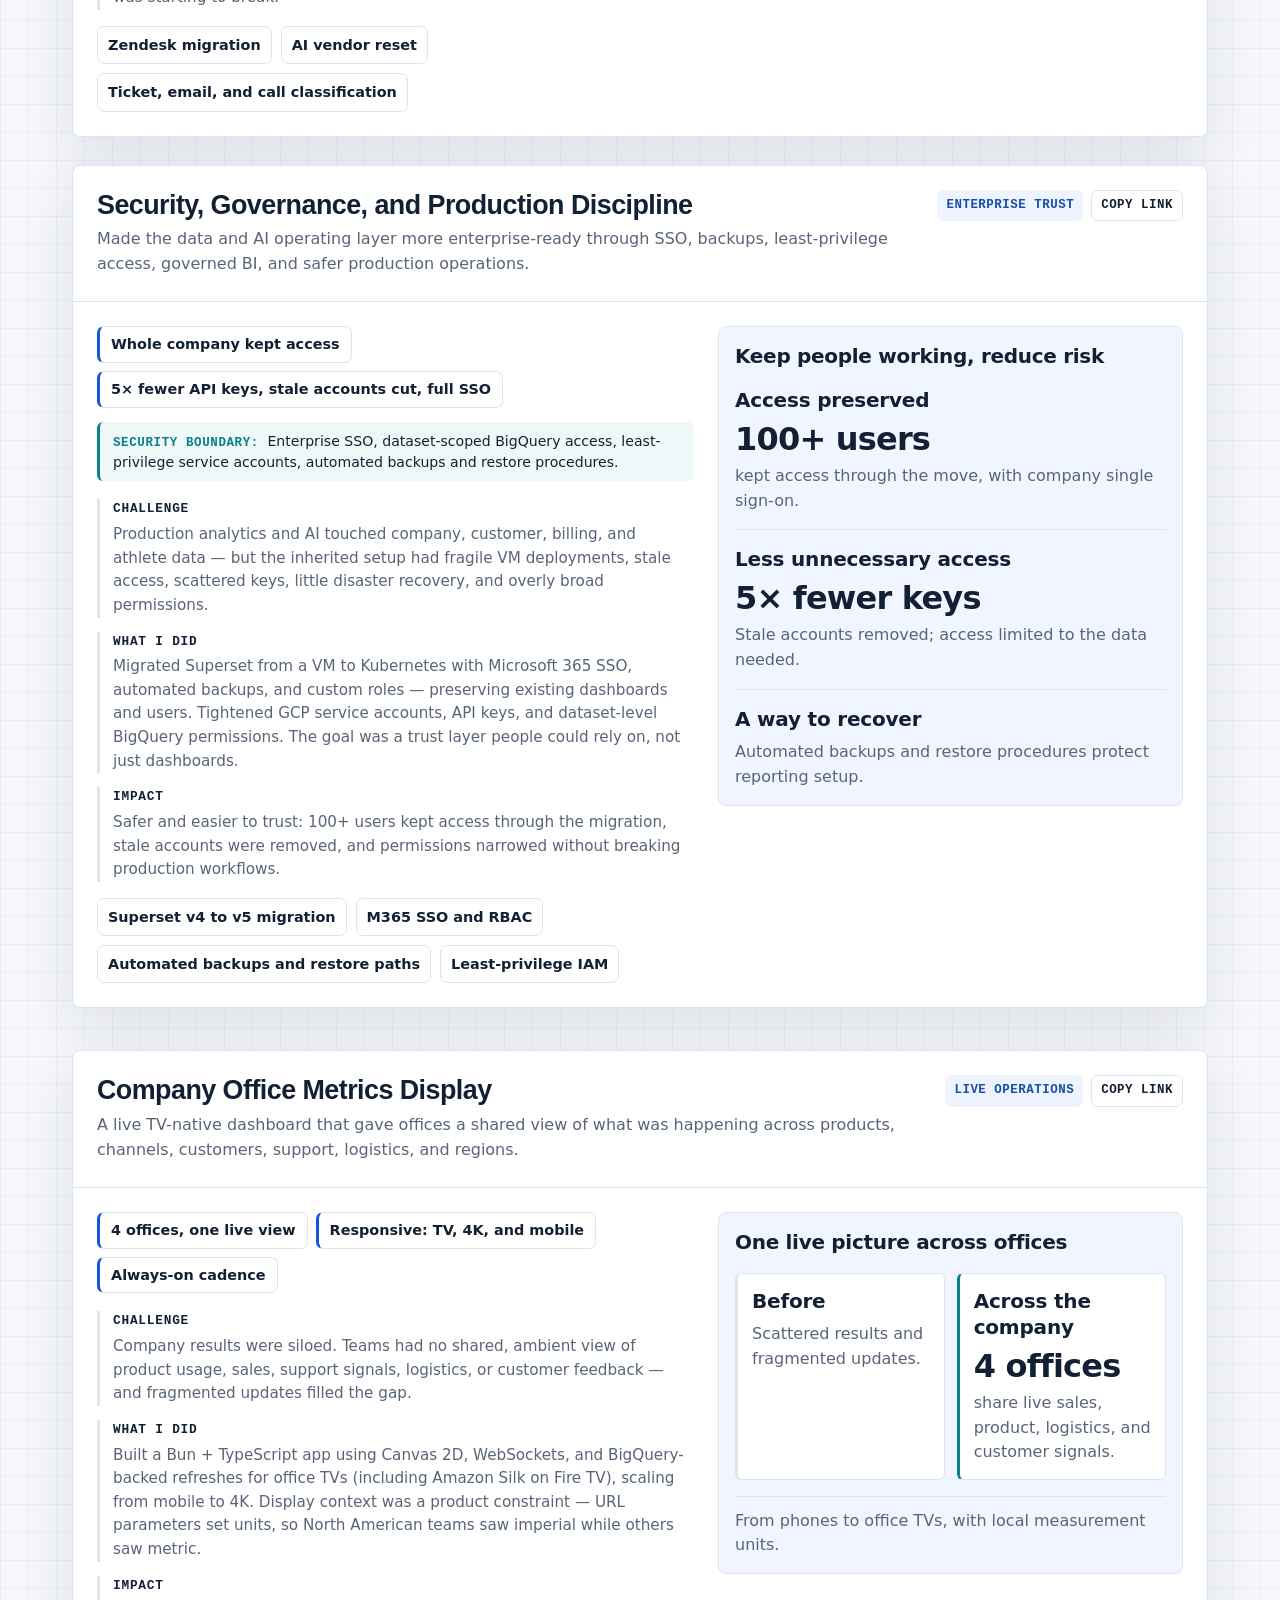
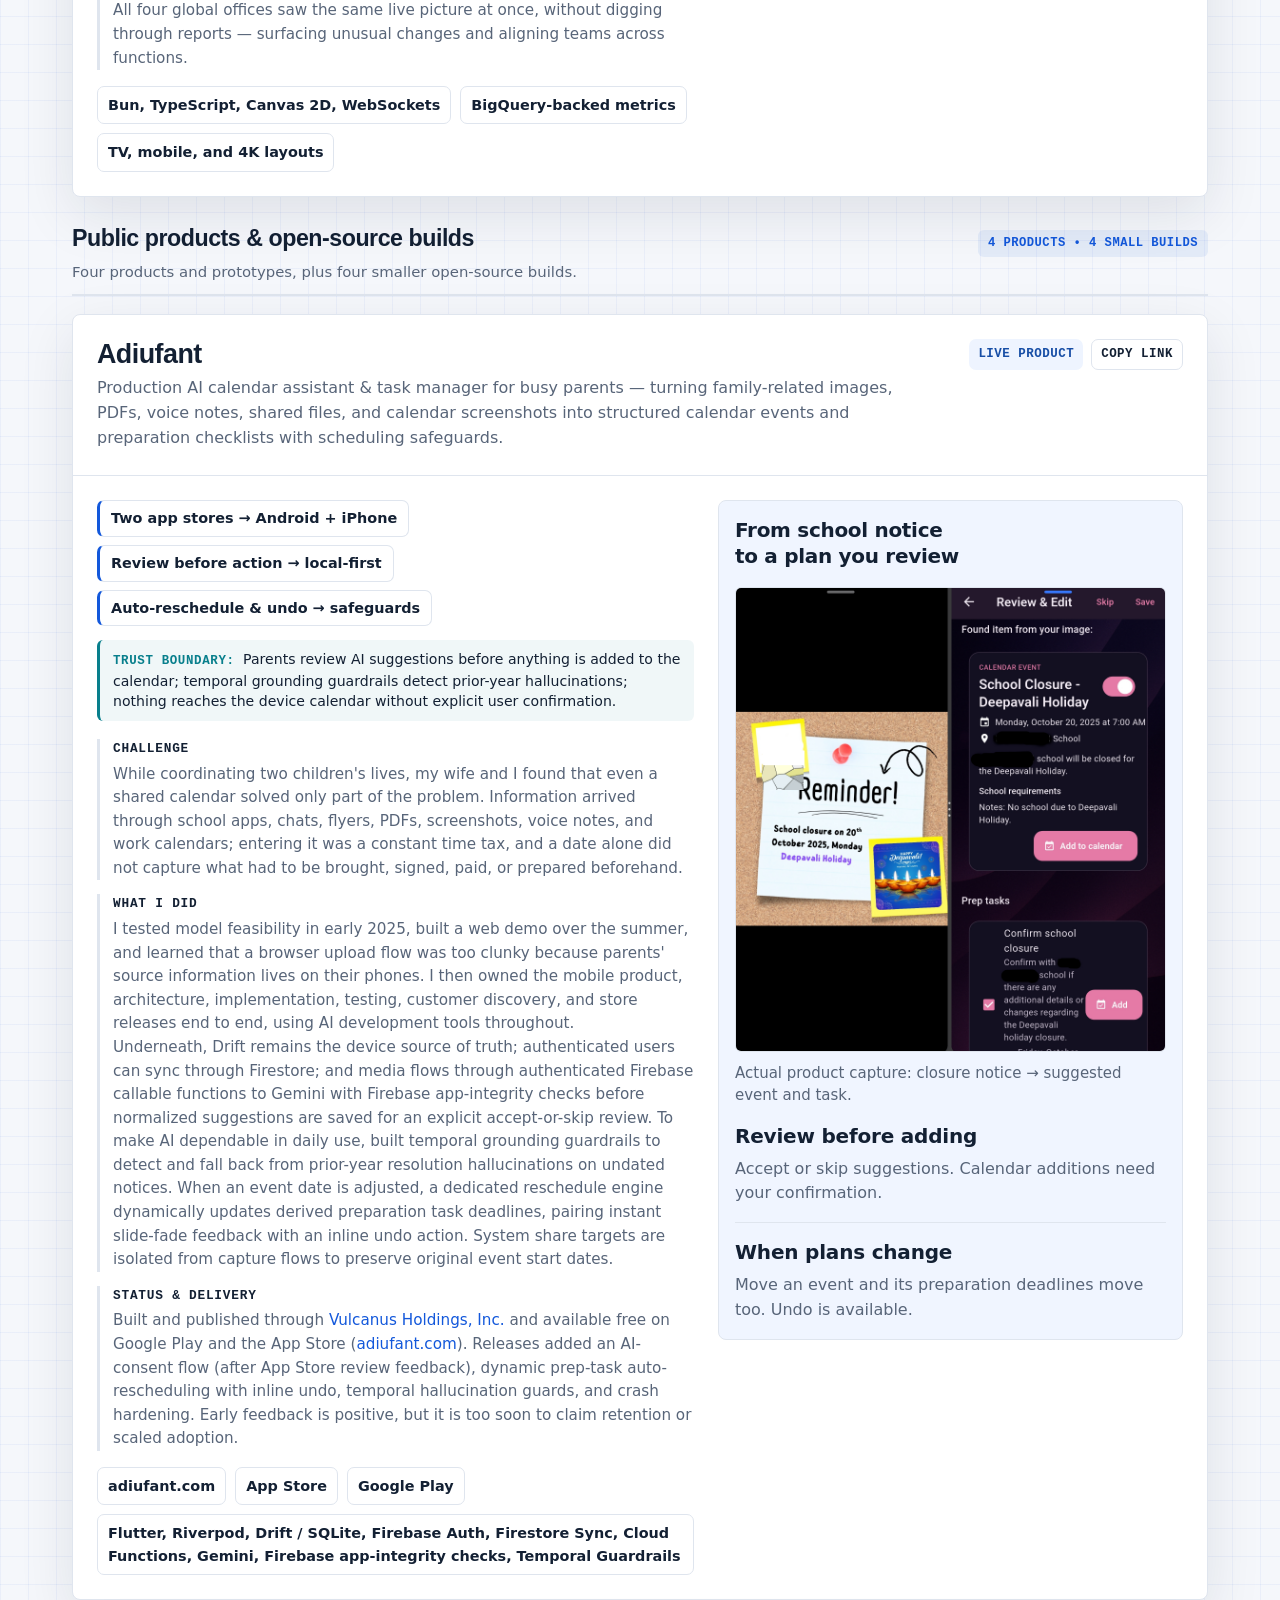
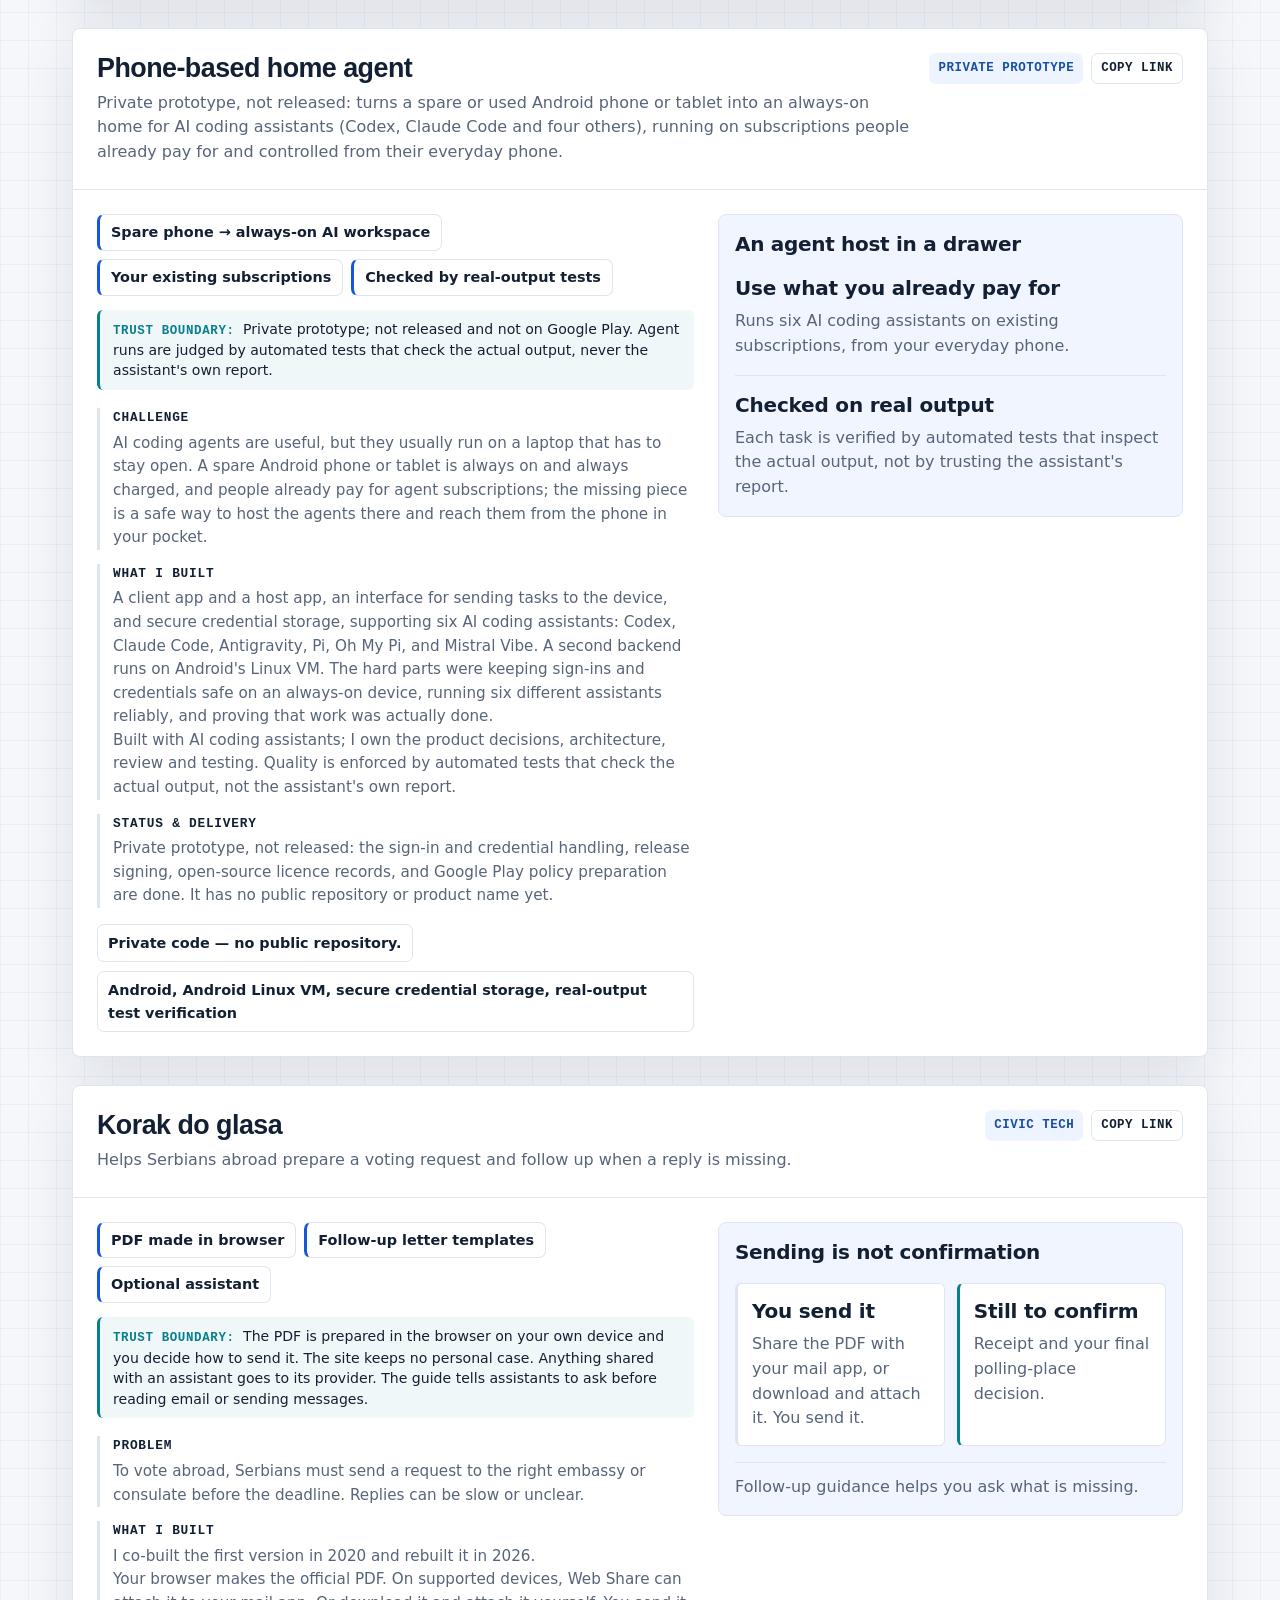
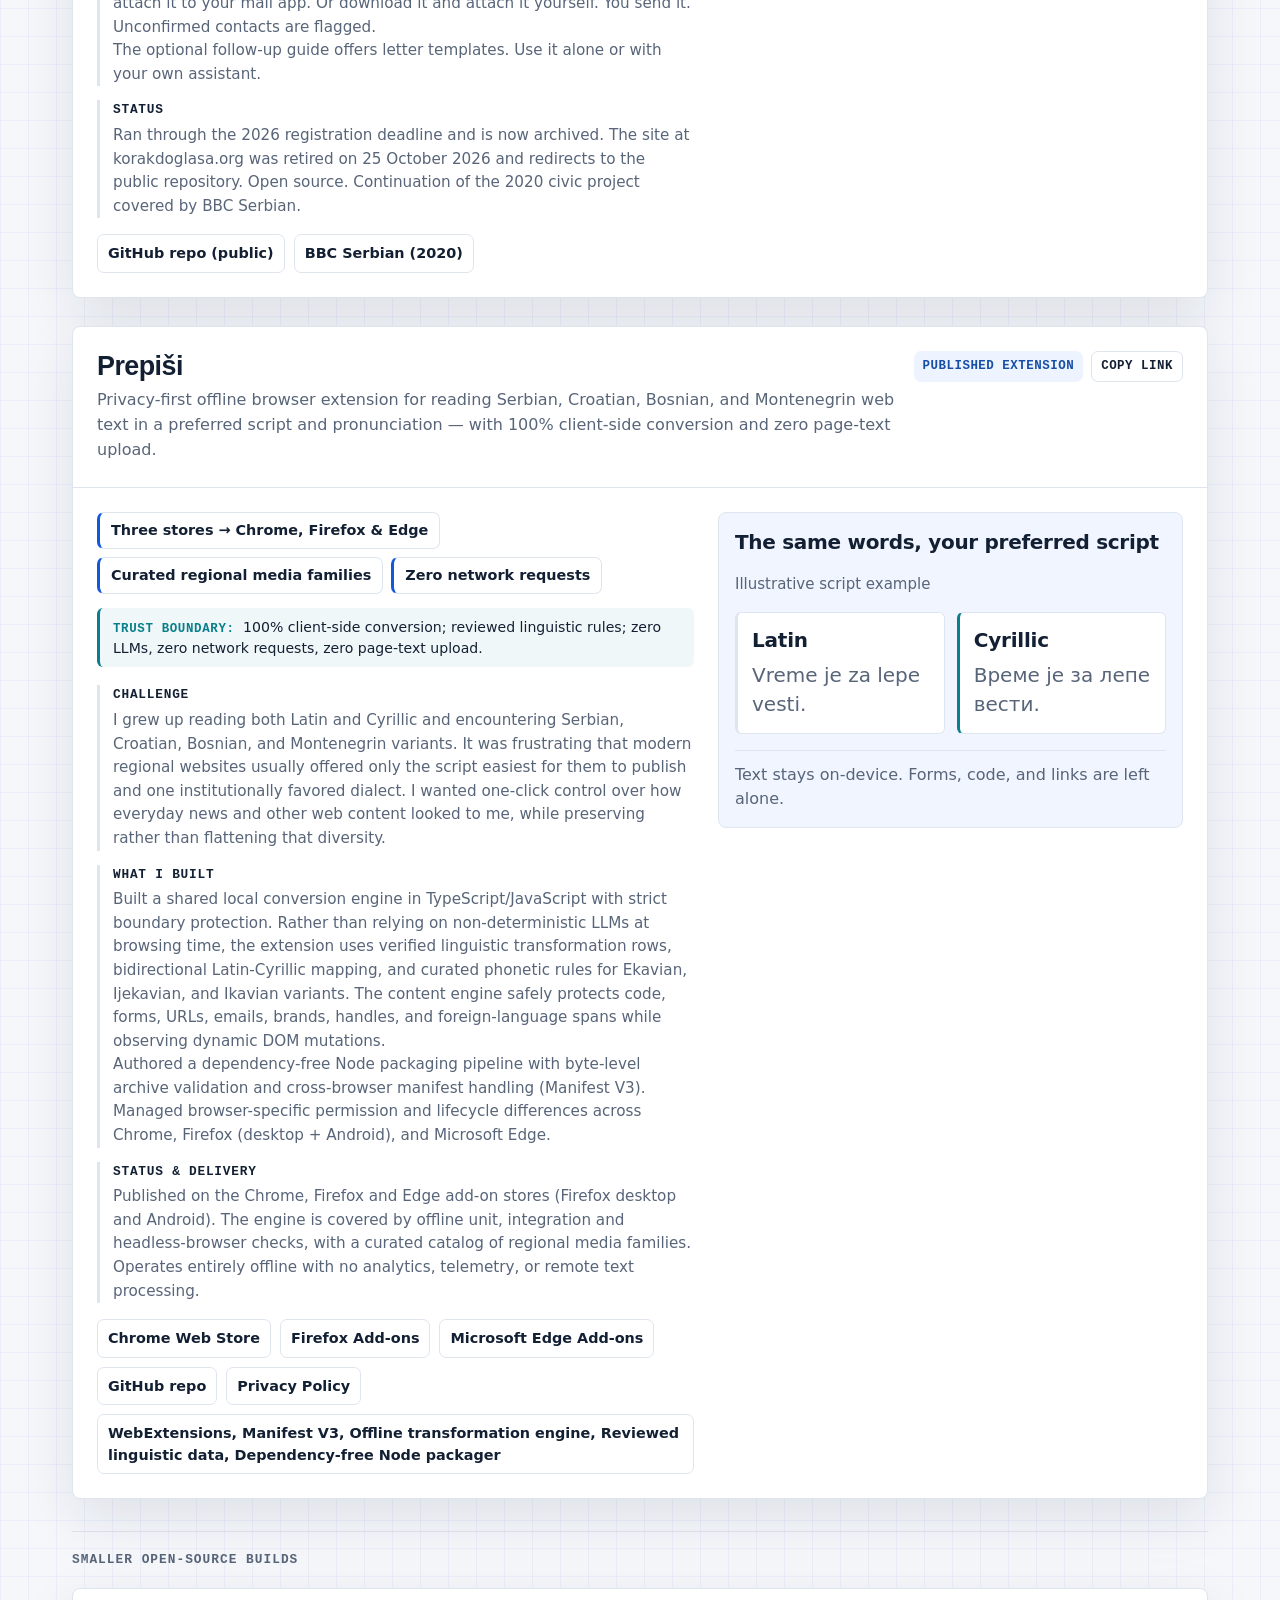
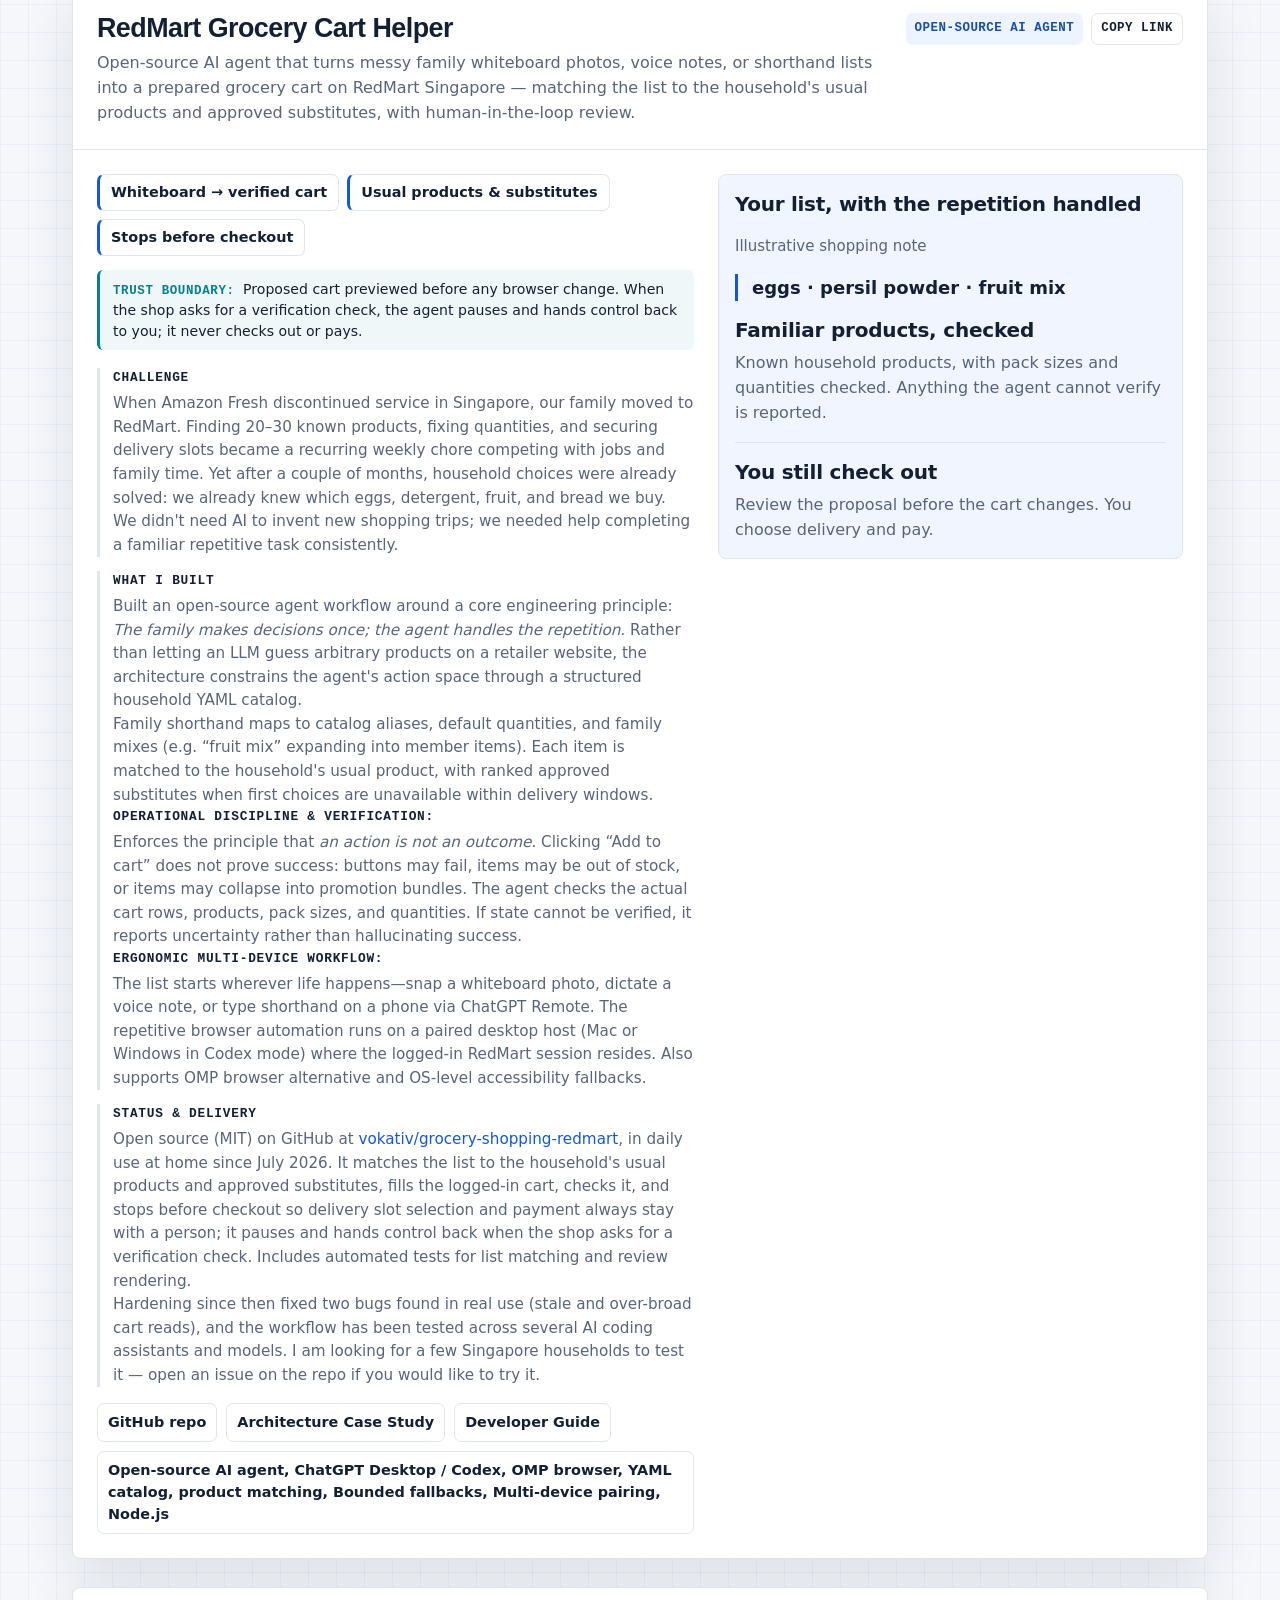
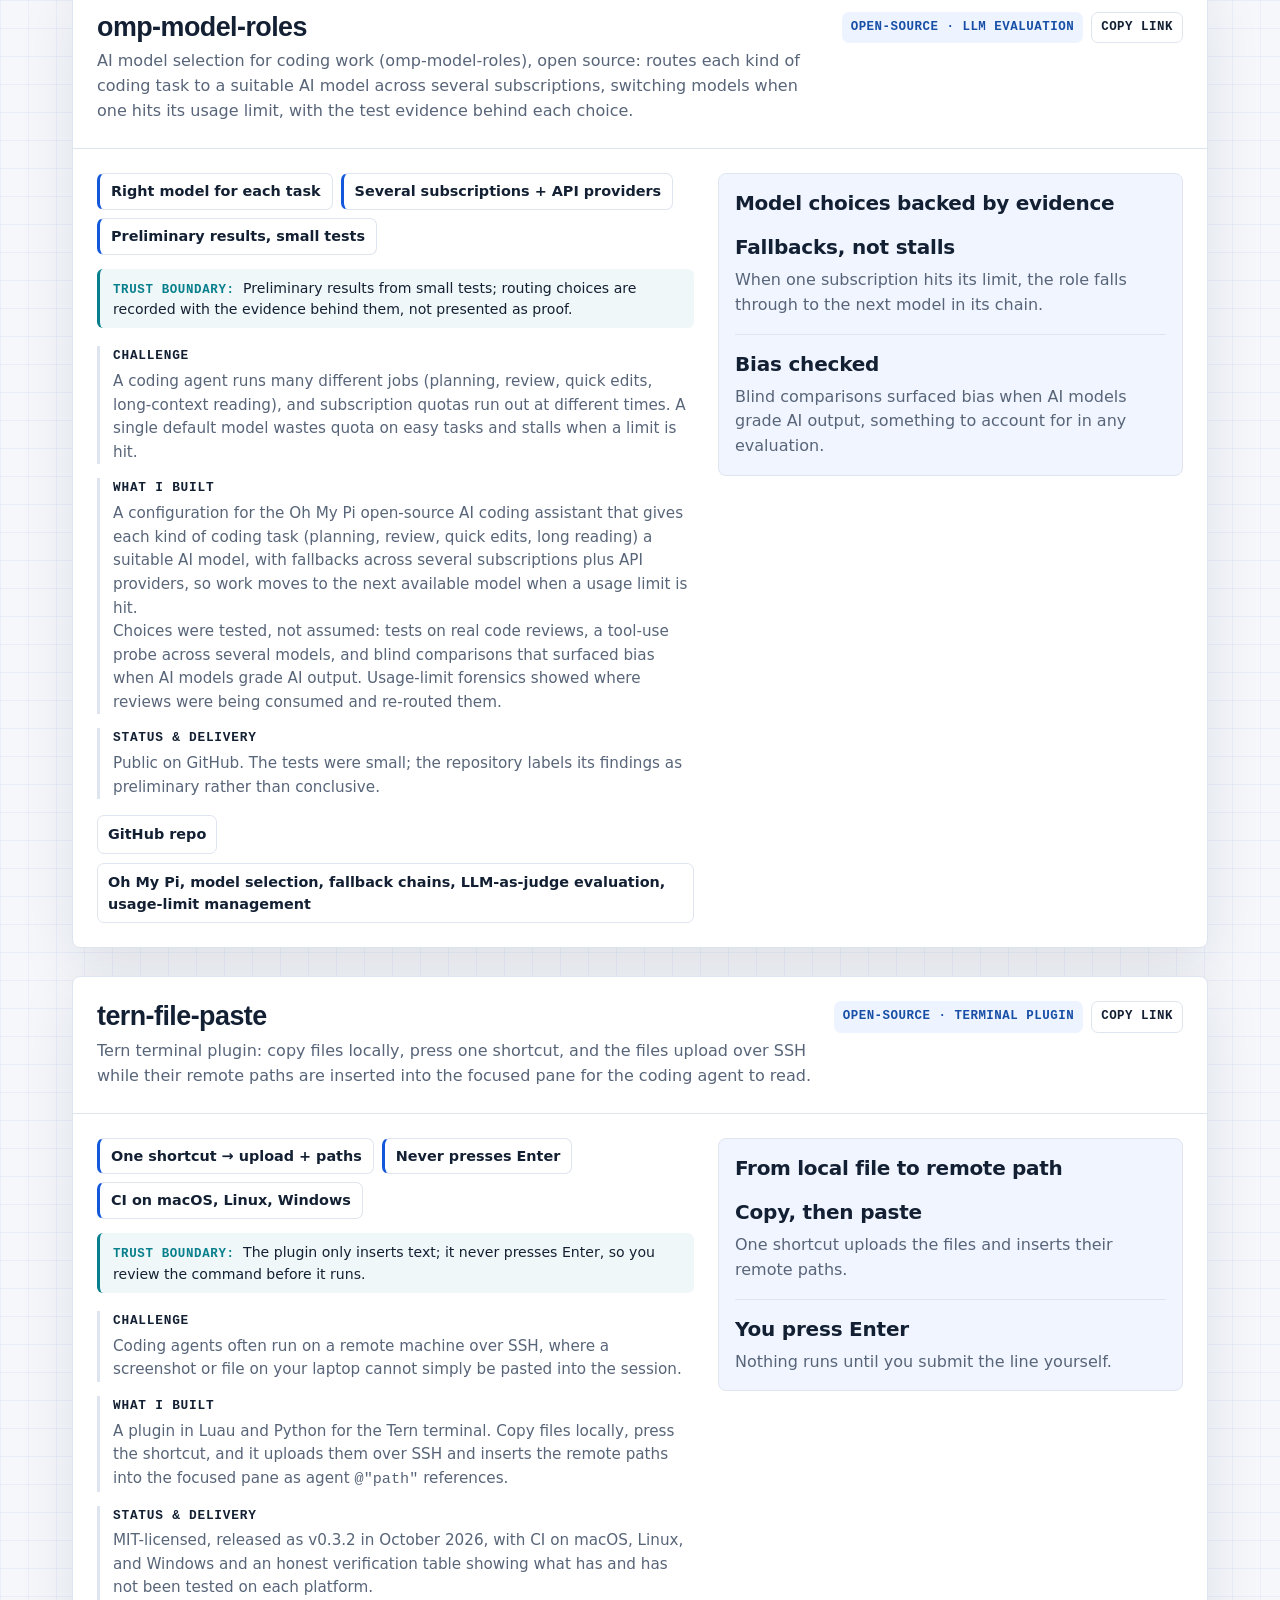
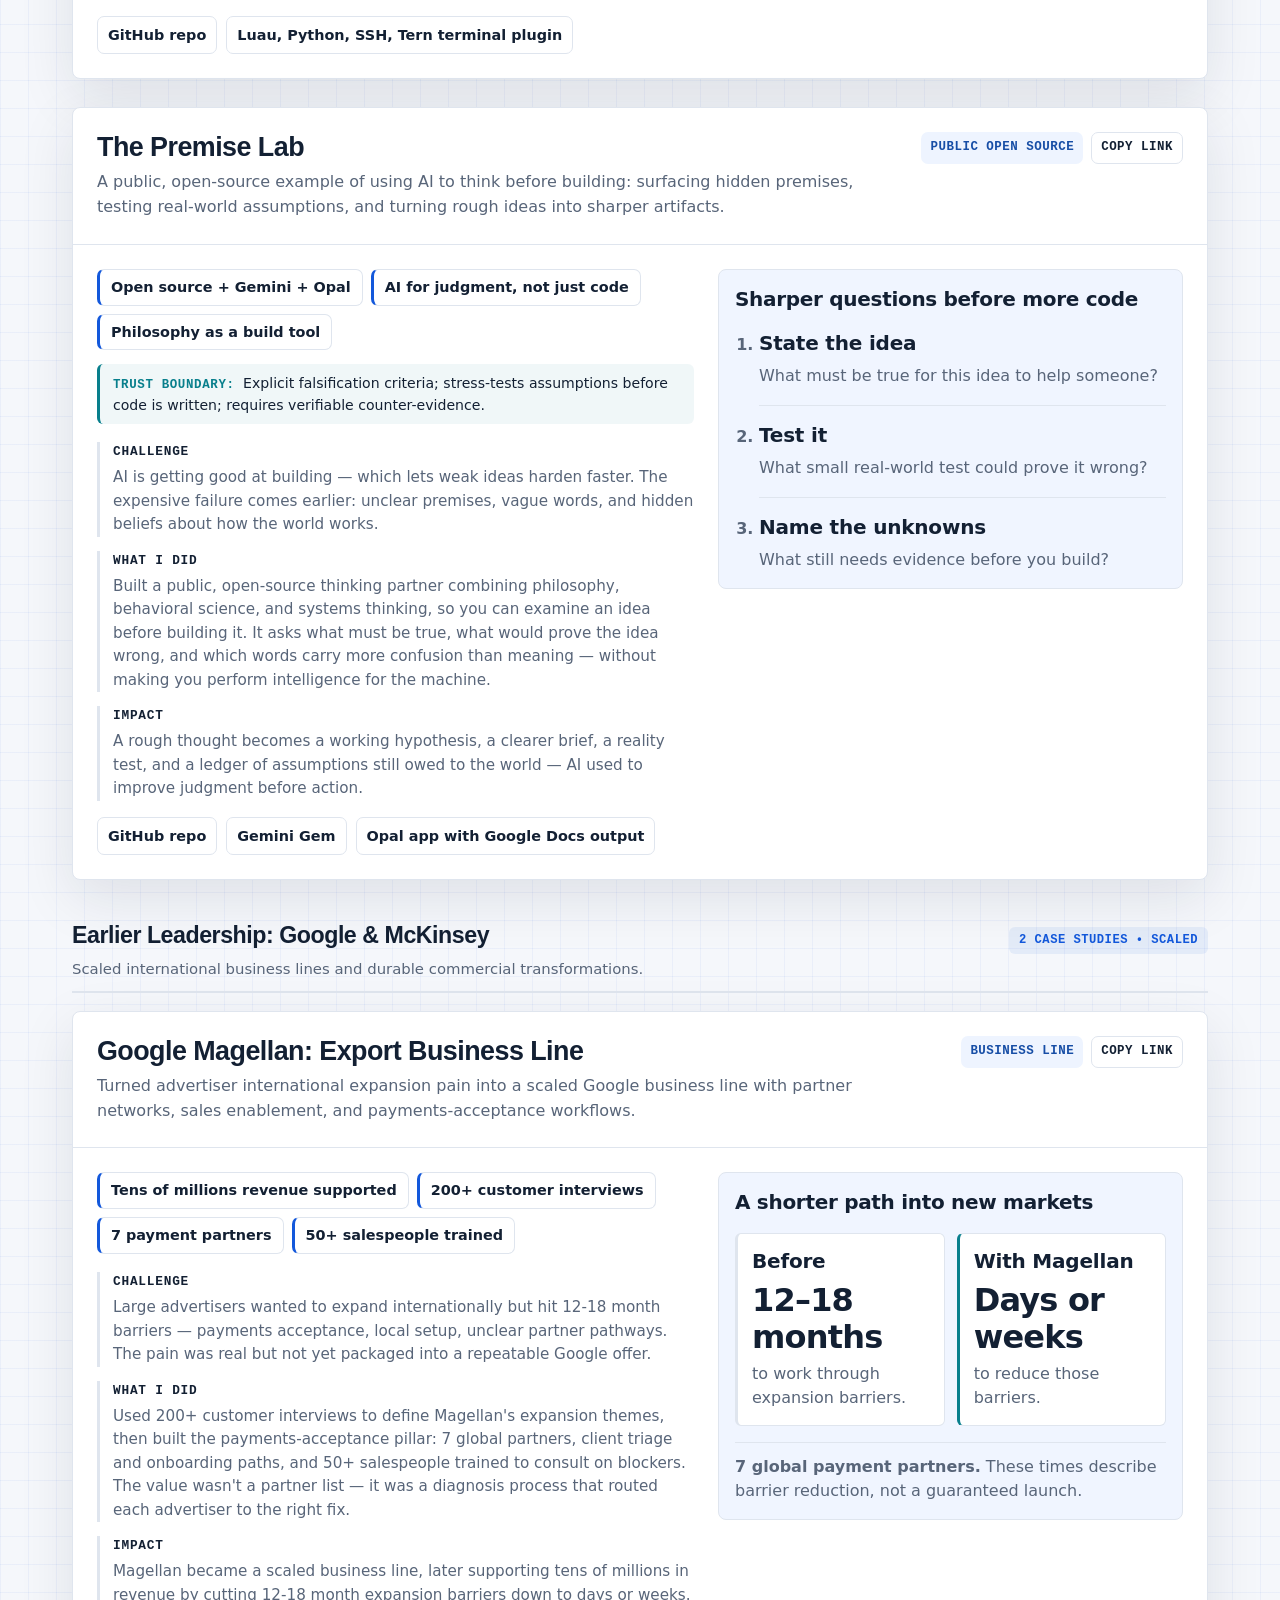
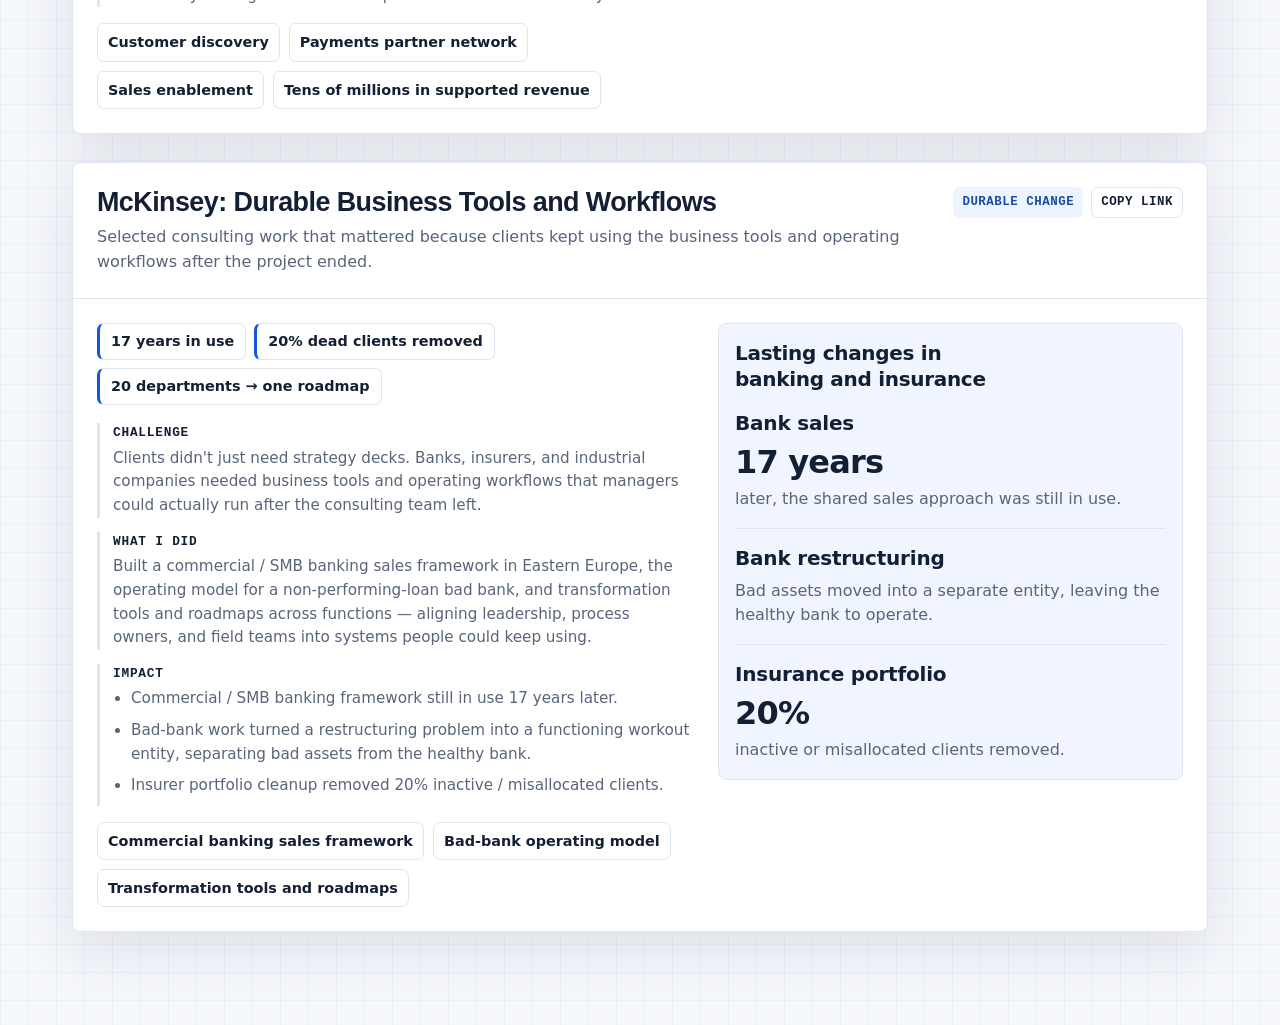
==== commit 1a2a3426: "Golf Genie: describe the single-analyst bottleneck accurately" ====
--- a/artifacts.html
+++ b/artifacts.html
@@ -1032,7 +1032,7 @@
                 <div class="prose">
                         <div class="detail-block">
                             <strong>Challenge</strong>
-                            <p>Product and subscription questions &mdash; renewal and usage by customer vintage, month, and geography &mdash; were trapped behind dashboards, SQL, or analyst backlogs. US and Turkey teams waited on a Singapore analyst to wake up.</p>
+                            <p>Product and subscription questions &mdash; renewal and usage by customer vintage, month, and geography &mdash; were trapped behind dashboards, SQL, or one analyst's backlog. The whole company shared a single analyst, so even colleagues in the same office usually waited days for an answer; US and Turkey teams also had to wait for Singapore to wake up.</p>
                         </div>
                         <div class="detail-block block-extra">
                             <strong>What I did</strong>
